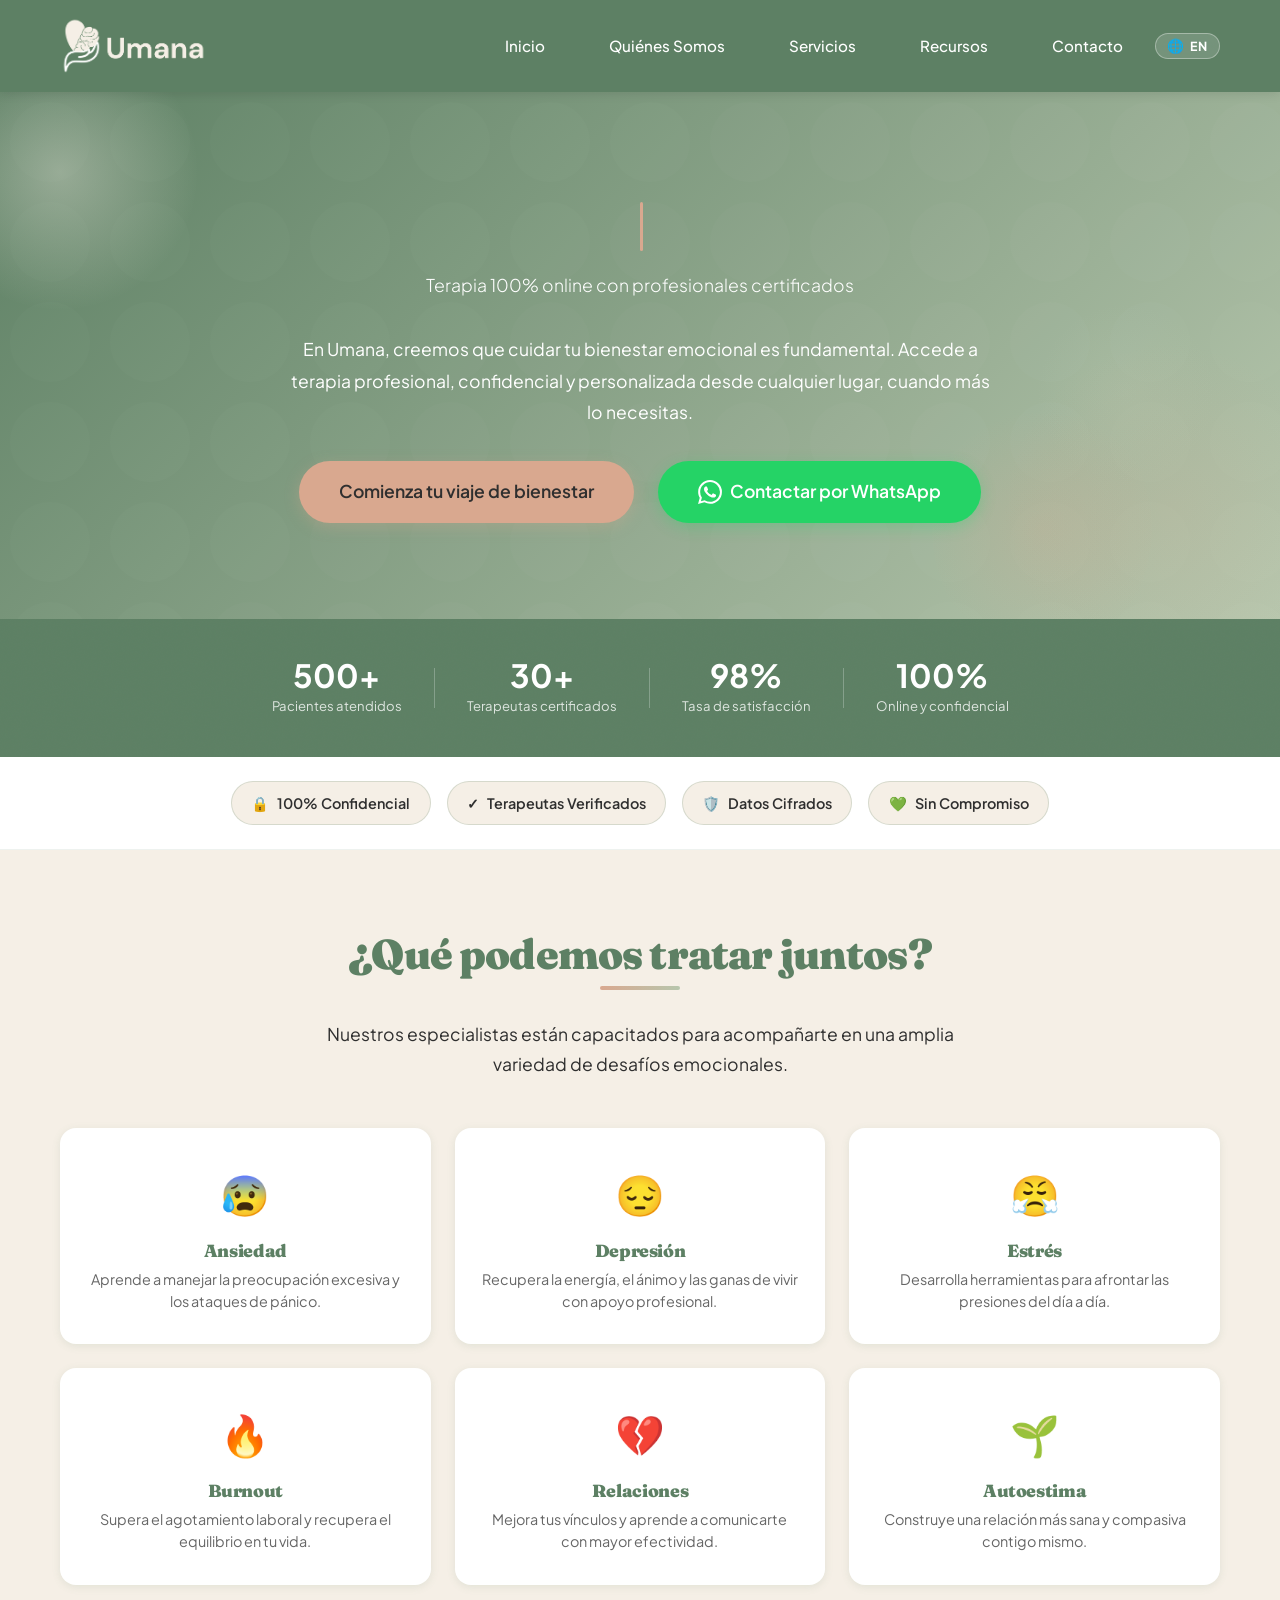
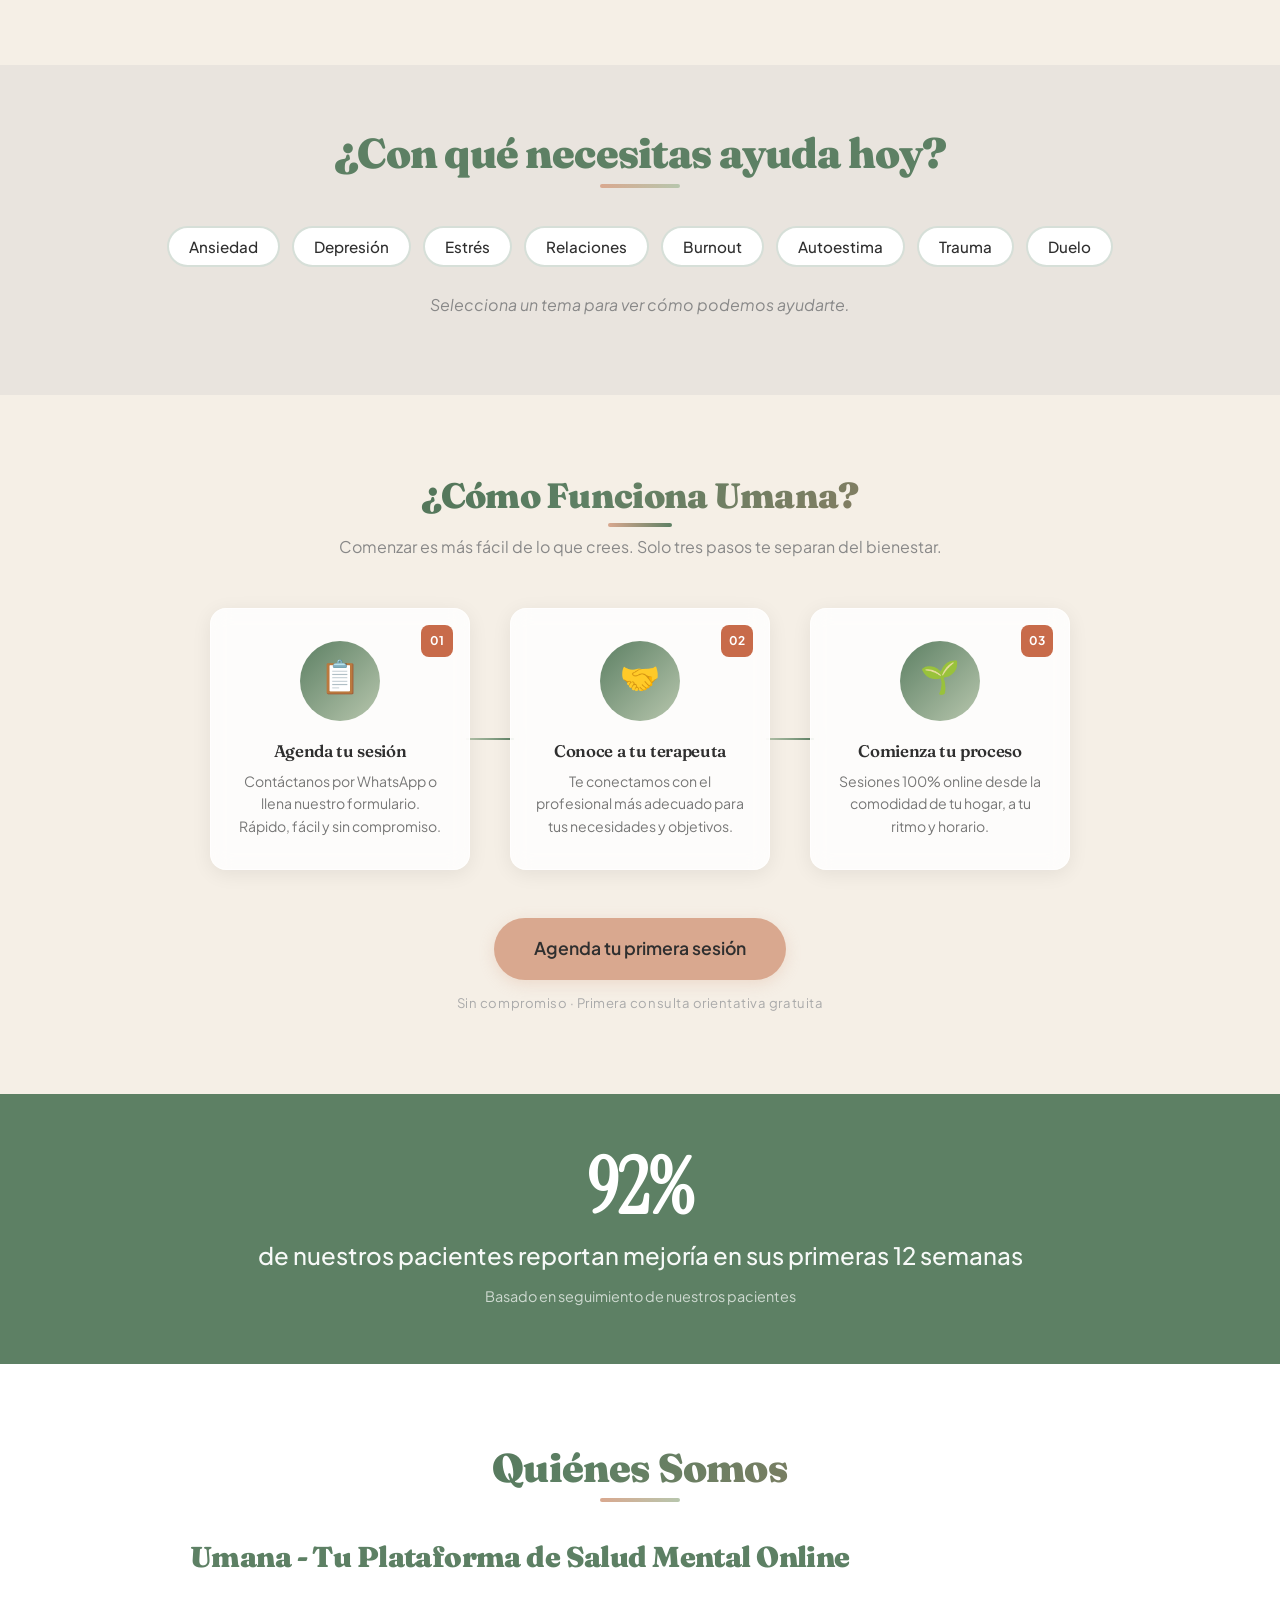
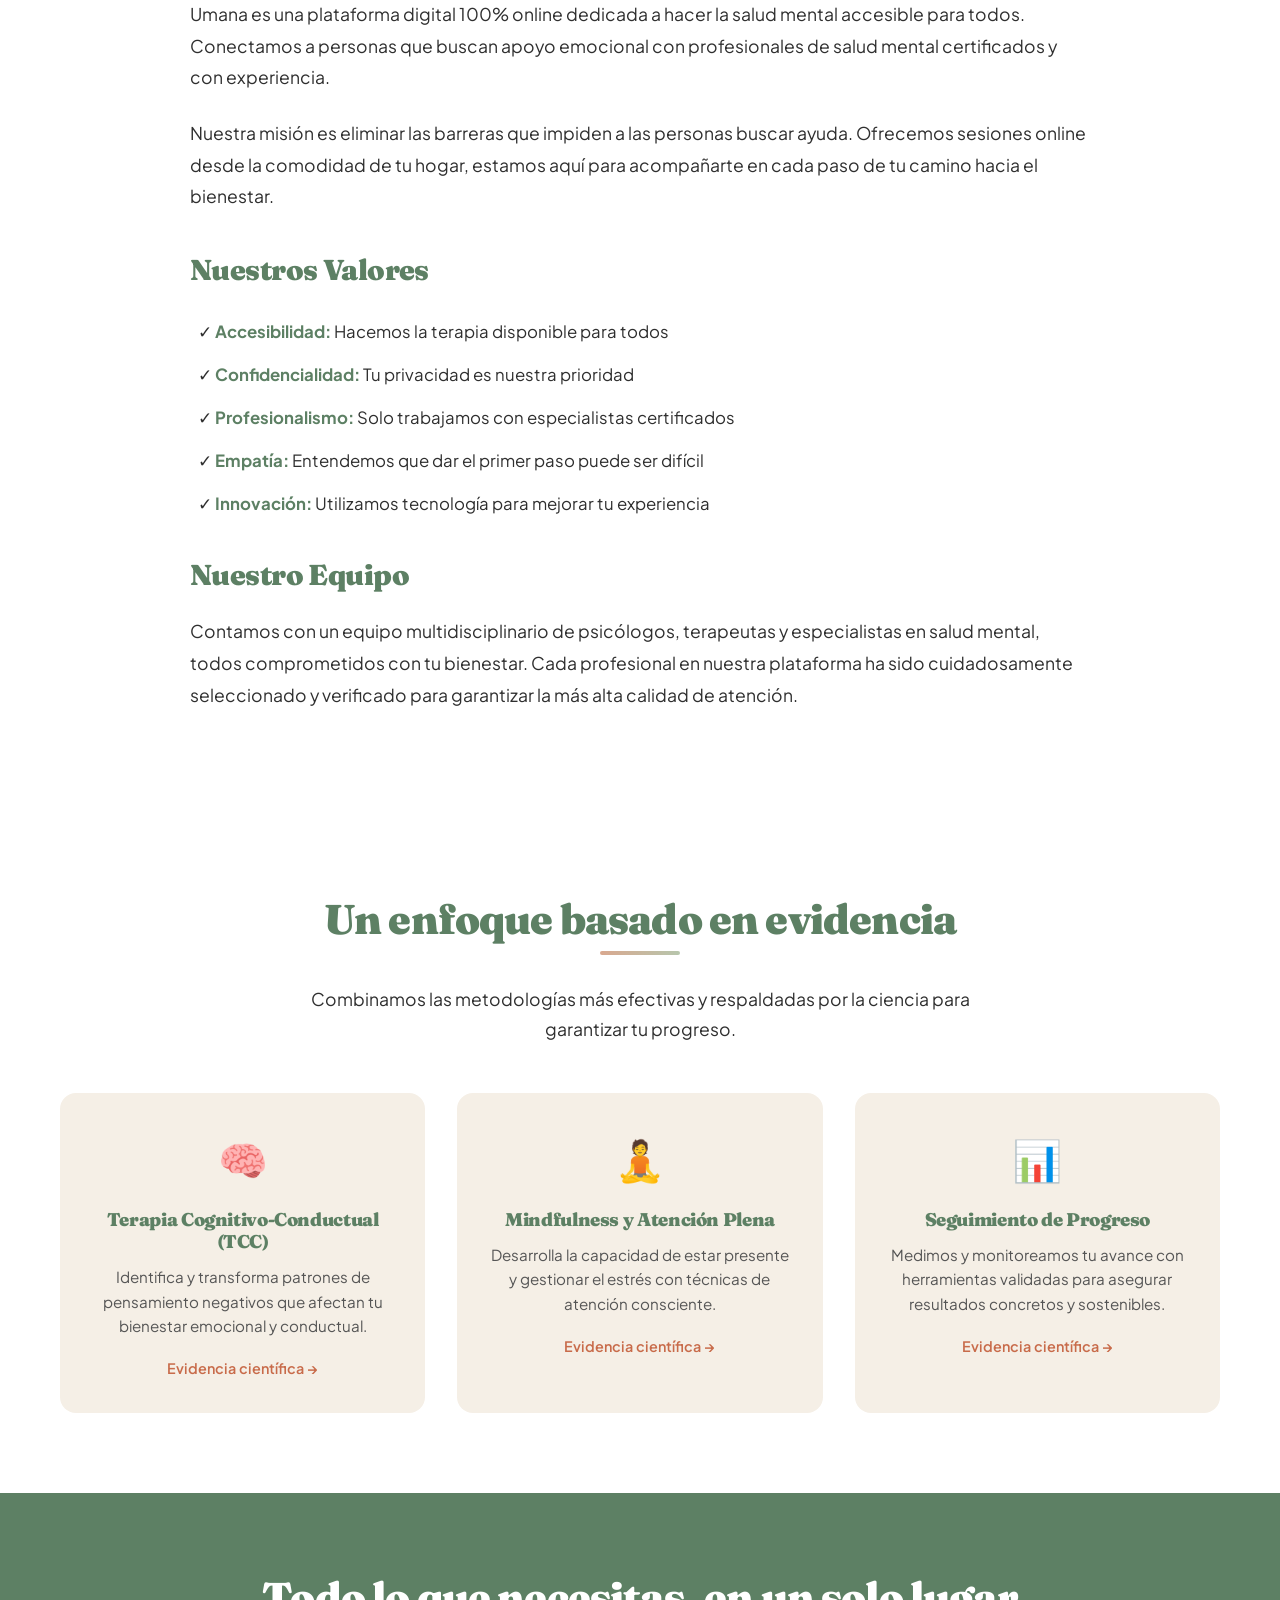
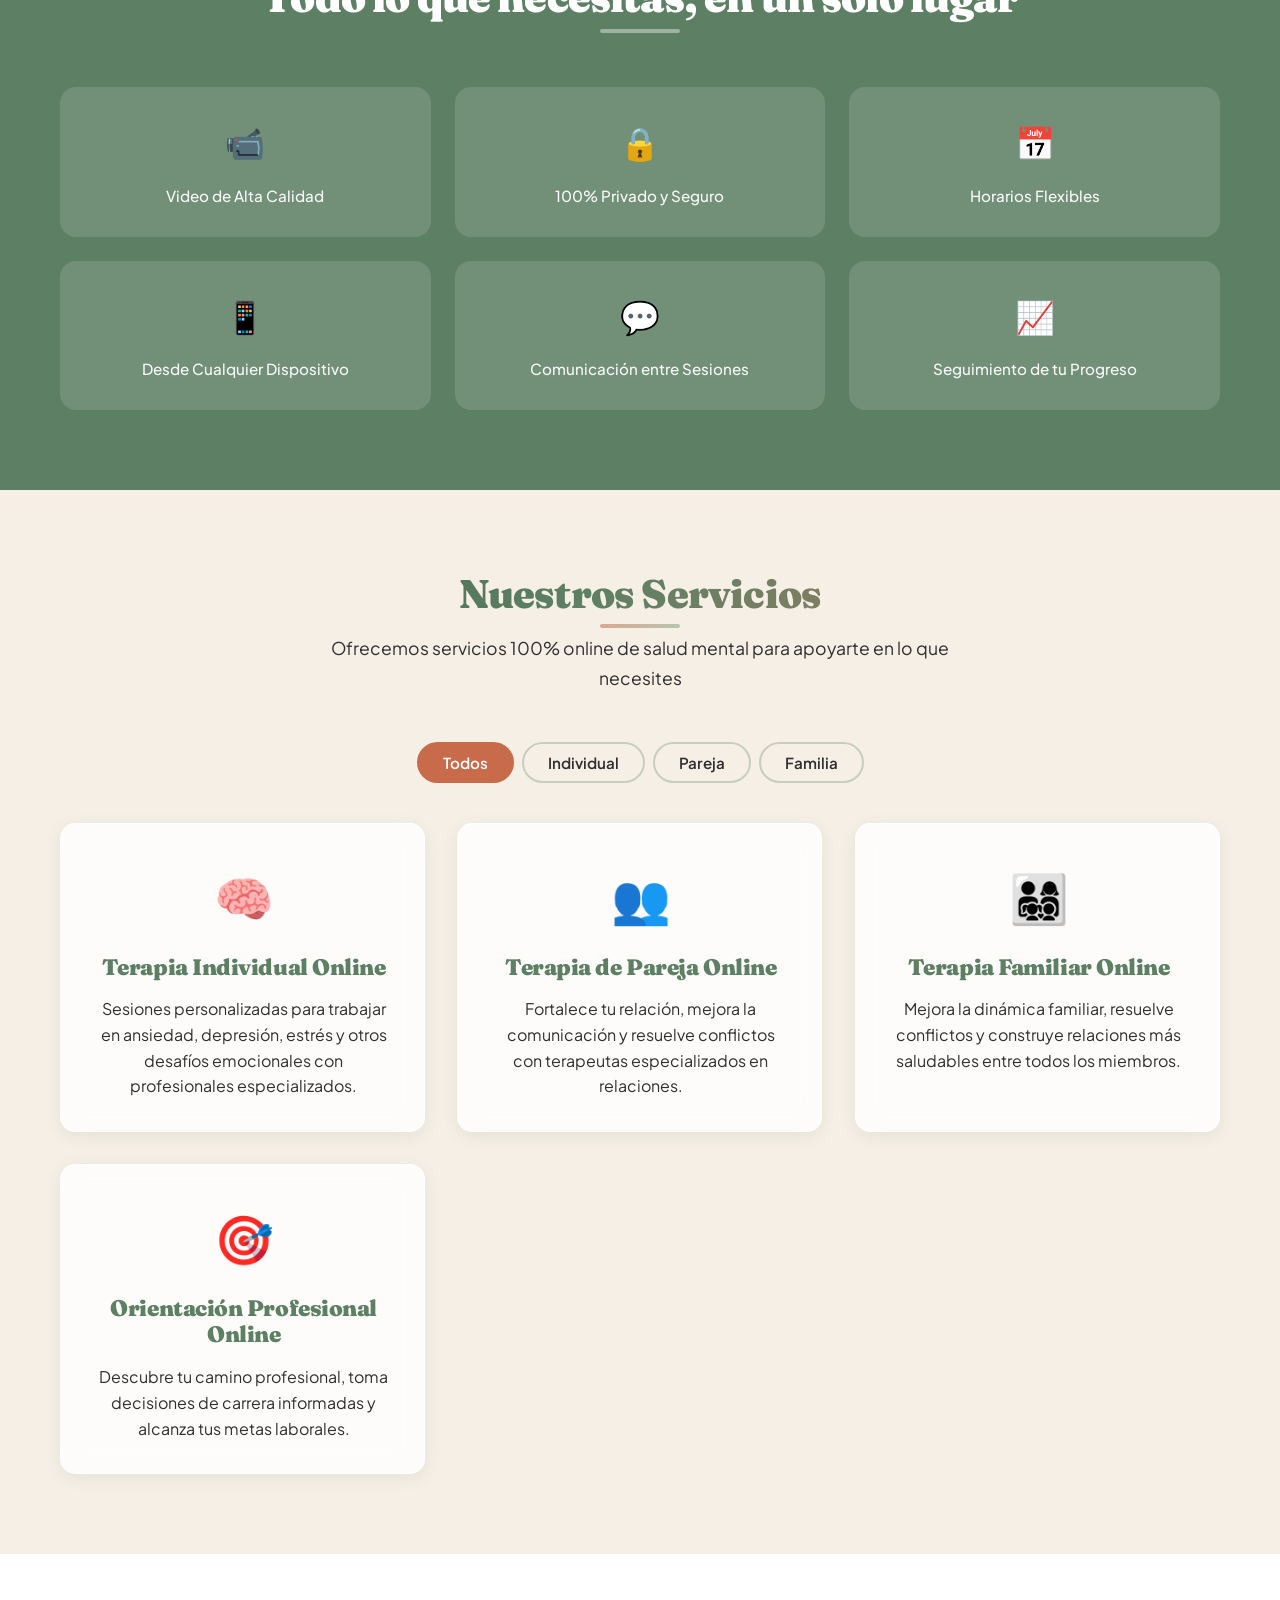
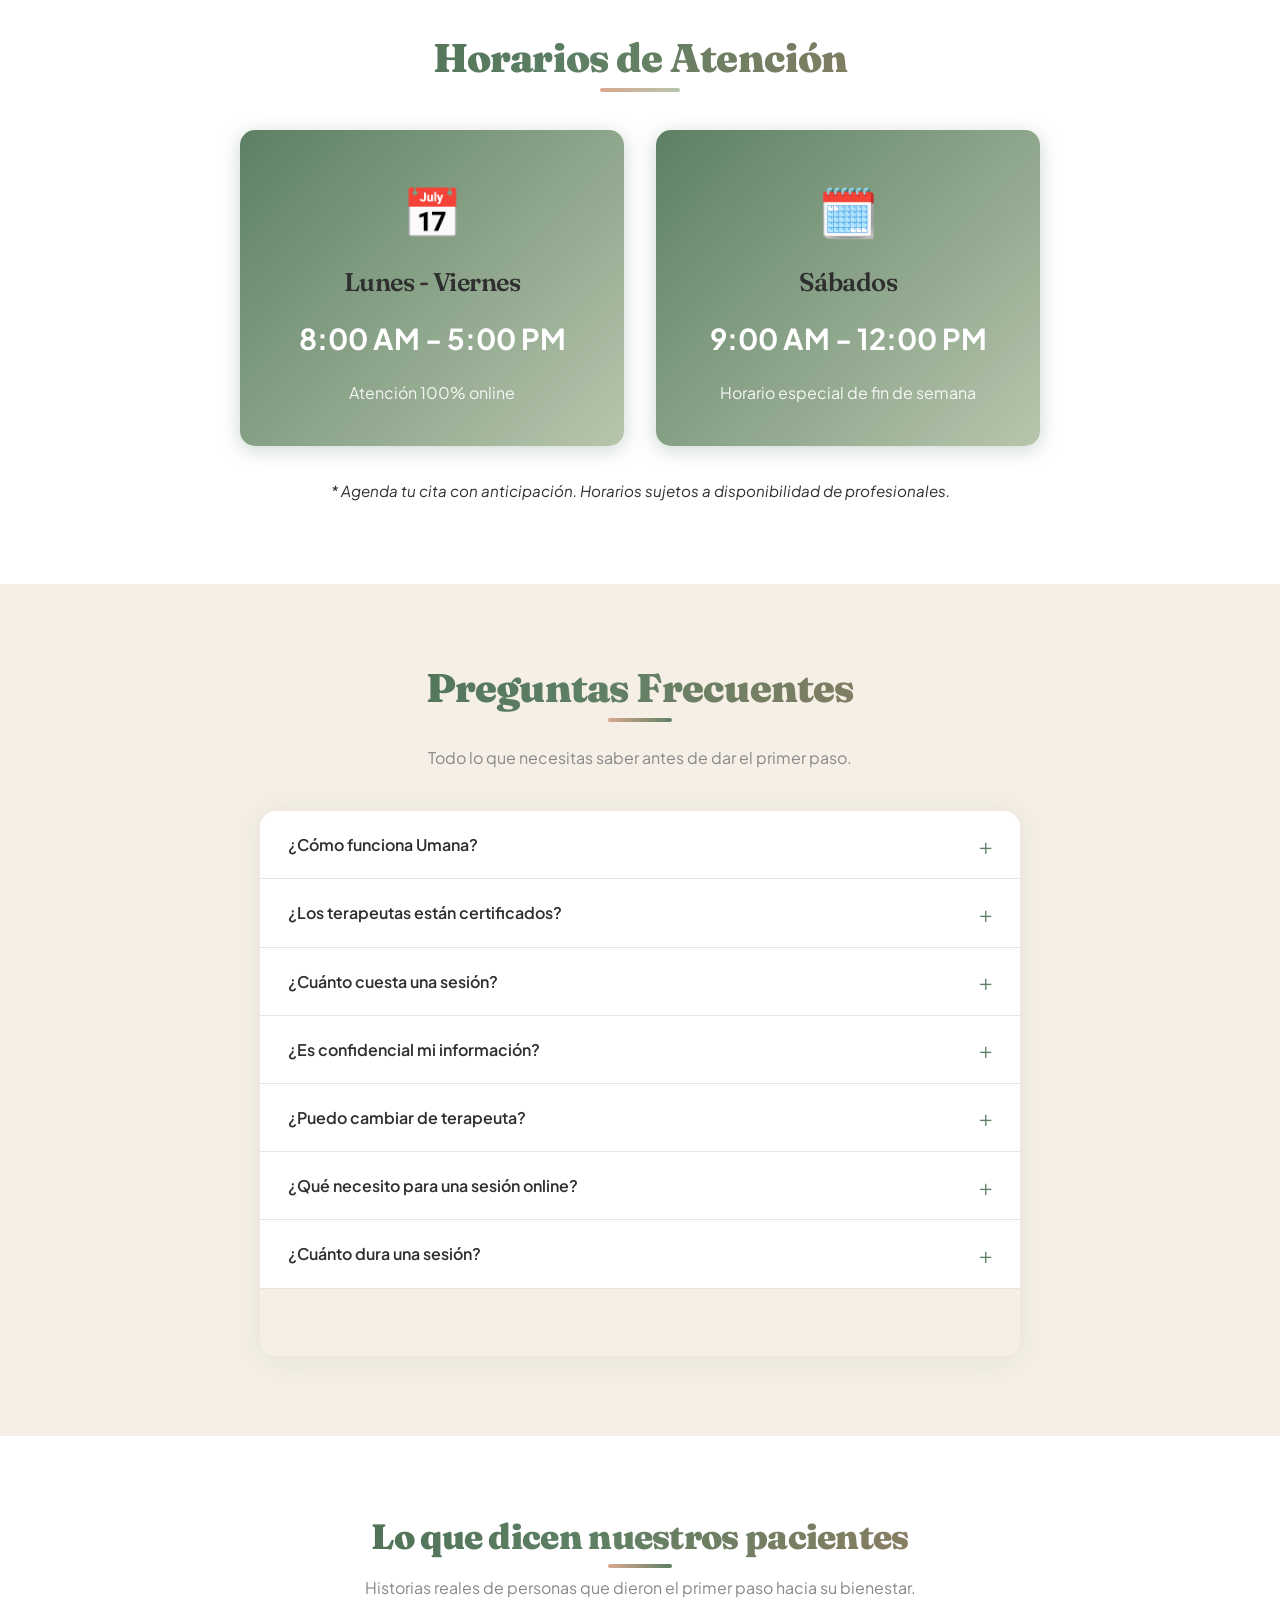
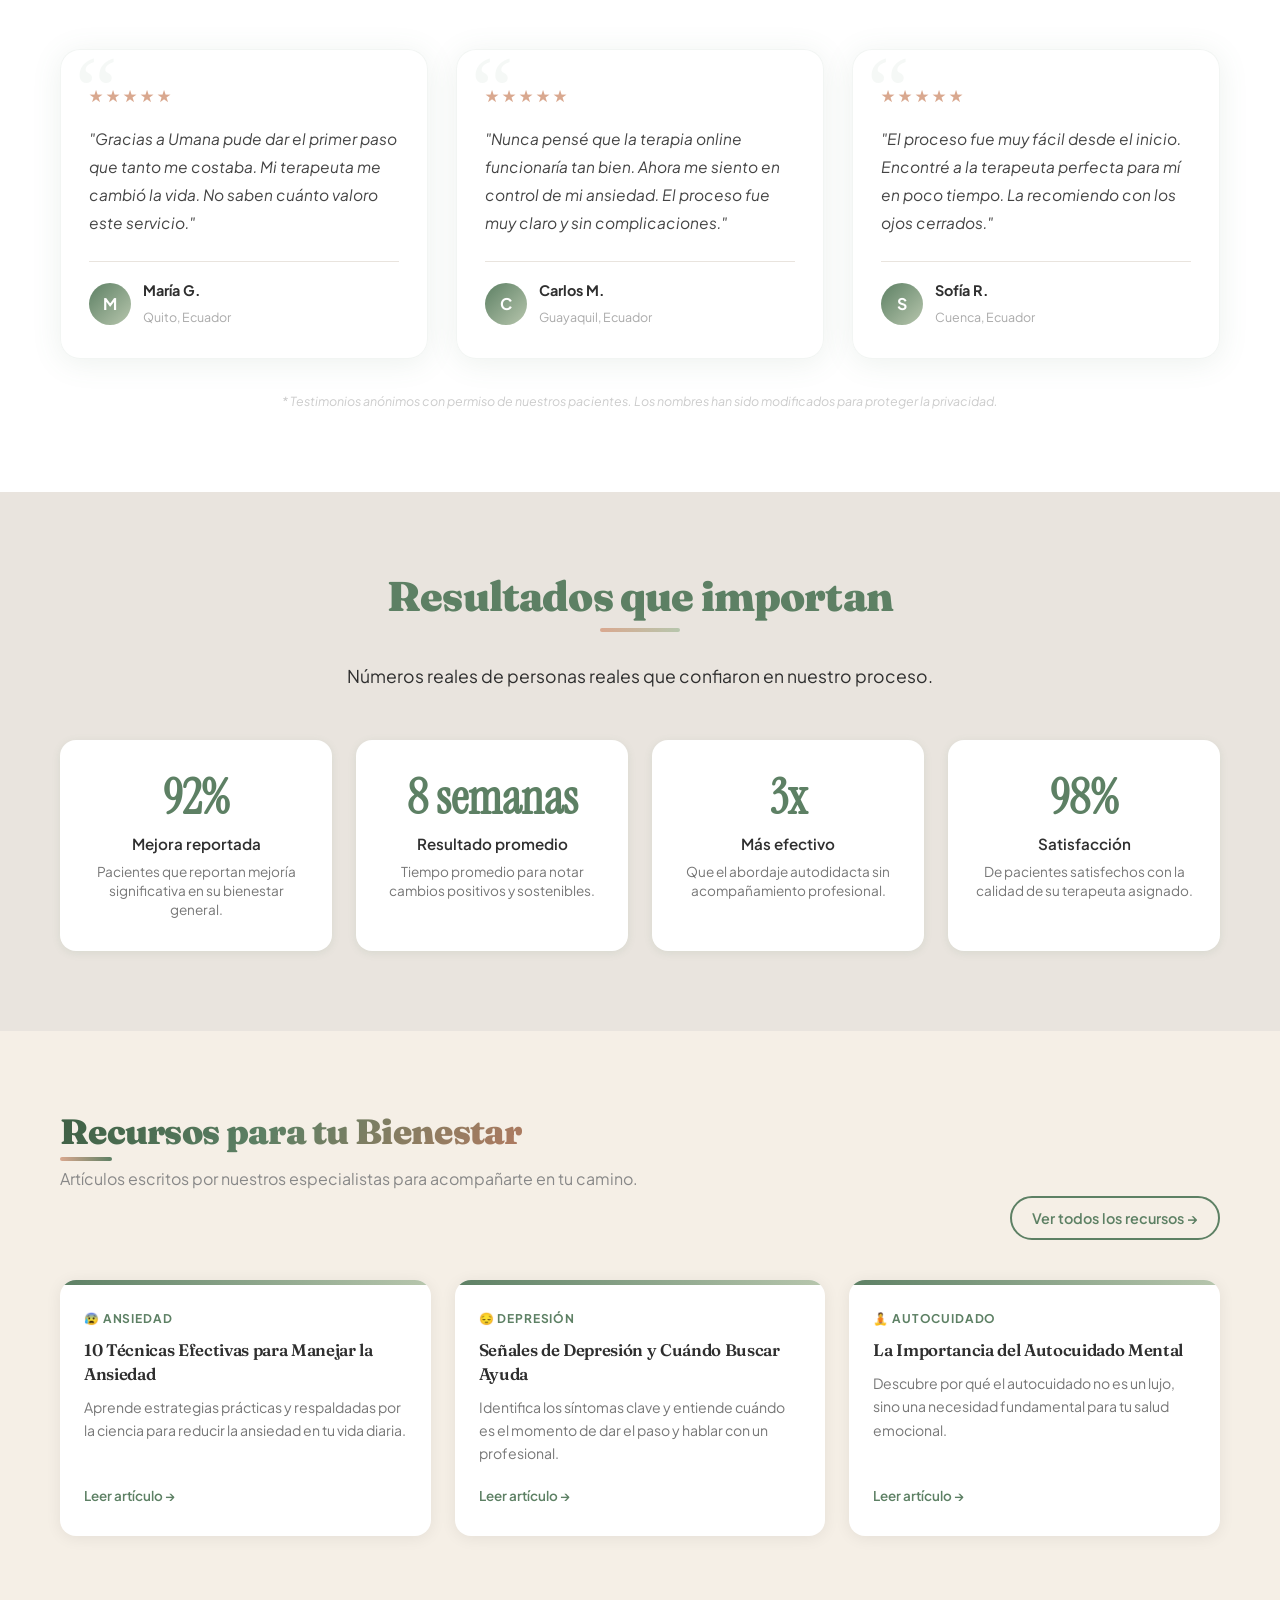
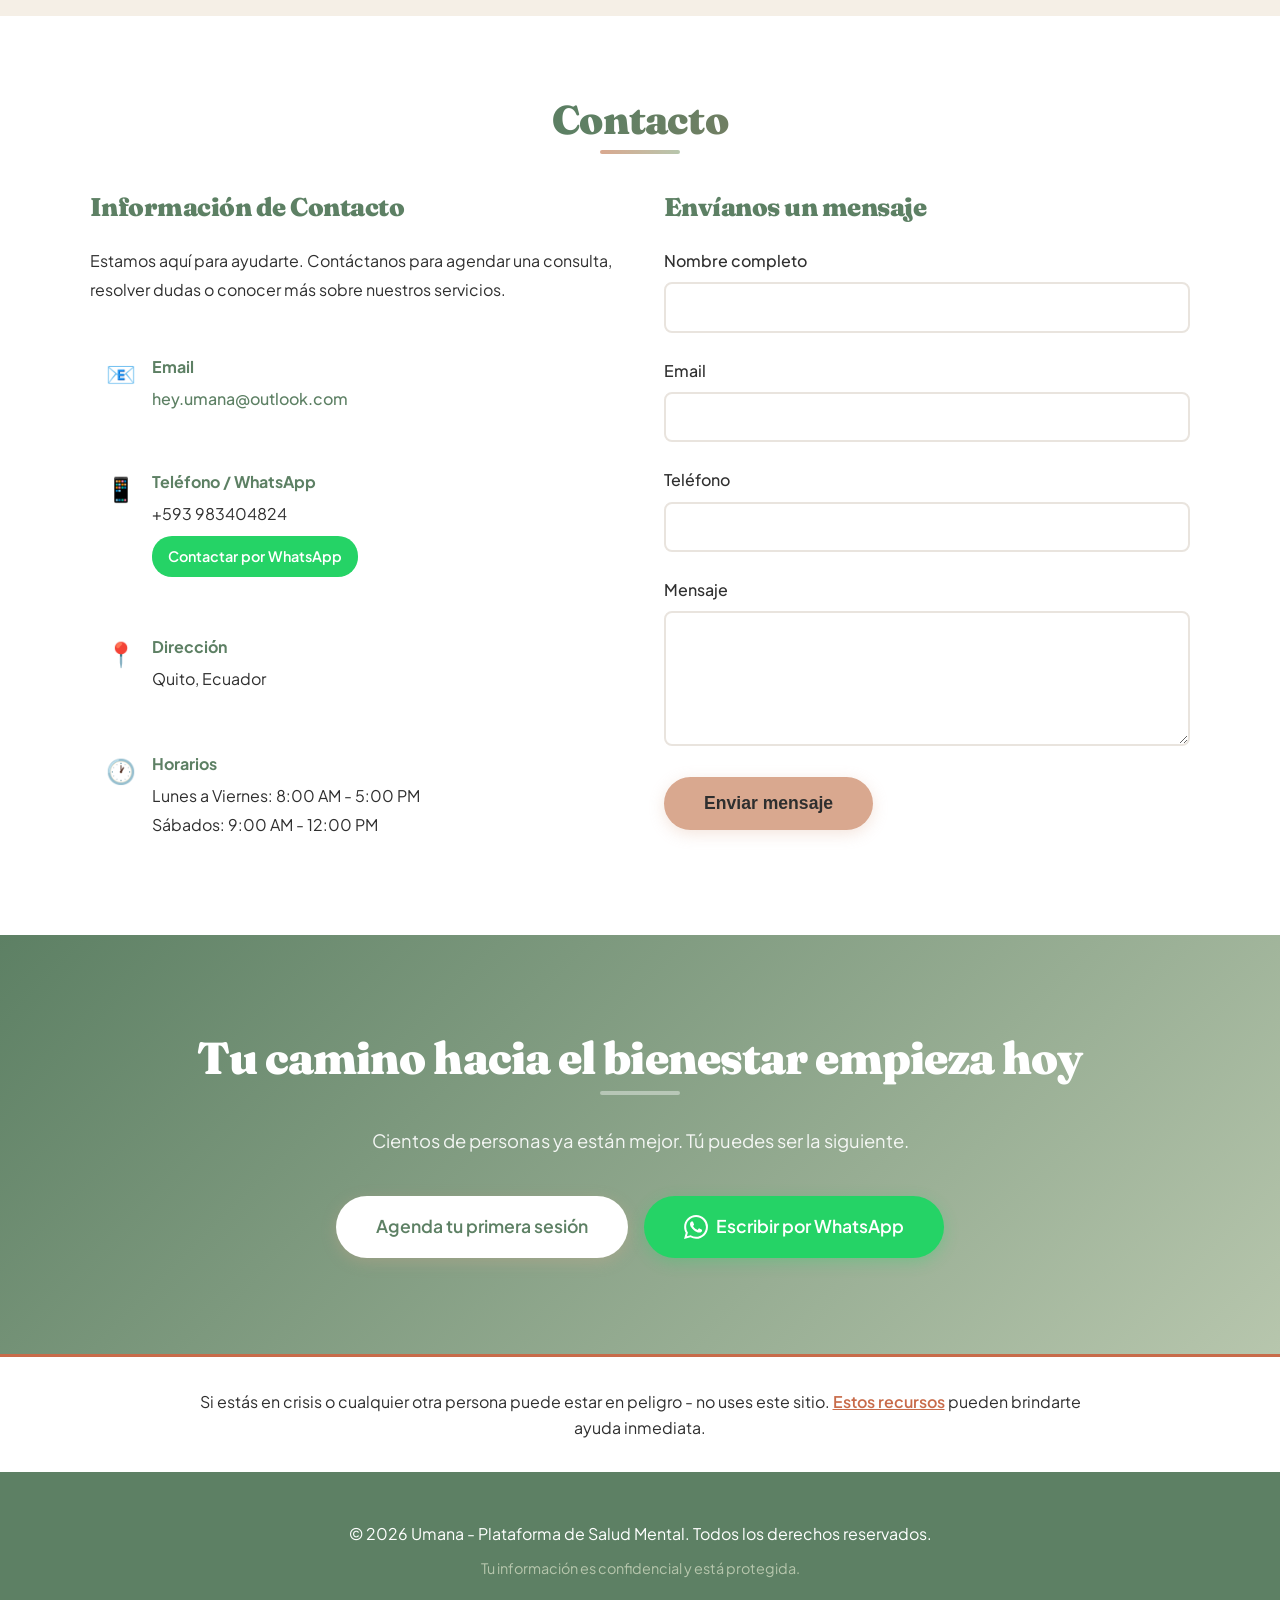
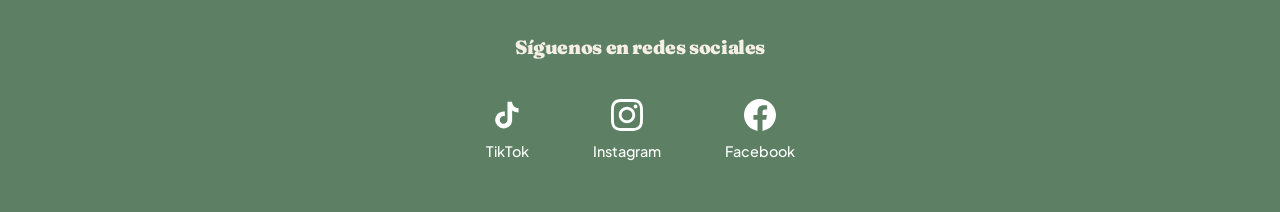
==== index.html @ 253be268 "feat: hero h1 → Fraunces 900; admin image upload for hero/about/testimonials/branding Co-authored-by" ====
<!DOCTYPE html>
<html lang="es-419" prefix="og: https://ogp.me/ns#">
<head>
    <meta charset="UTF-8">
    <meta name="viewport" content="width=device-width, initial-scale=1.0">
    <meta name="google-site-verification" content="b06fc9ef5c585532" />

    <!-- ═══ Primary SEO ═══════════════════════════════════════════ -->
    <title>Umana | Terapia Online en Ecuador – Salud Mental Accesible</title>
    <meta name="description" content="Umana es tu plataforma de salud mental 100% online en Ecuador. Conectamos con psicólogos y terapeutas certificados para tratar ansiedad, depresión, estrés, relaciones y más. Primera consulta orientativa gratuita.">
    <meta name="keywords" content="terapia online Ecuador, psicólogo online Quito, salud mental online, terapia ansiedad, terapia depresión, psicólogo certificado, Umana salud mental, terapia pareja online, burnout, bienestar emocional">
    <meta name="author" content="Umana Salud Mental">
    <meta name="robots" content="index, follow, max-snippet:-1, max-image-preview:large, max-video-preview:-1">
    <link rel="canonical" href="https://umana-salud-mental.github.io/">

    <!-- ═══ Language / Region ═════════════════════════════════════ -->
    <link rel="alternate" hreflang="es" href="https://umana-salud-mental.github.io/">
    <link rel="alternate" hreflang="en" href="https://umana-salud-mental.github.io/">
    <link rel="alternate" hreflang="x-default" href="https://umana-salud-mental.github.io/">

    <!-- ═══ Open Graph (Facebook, WhatsApp, LinkedIn) ════════════ -->
    <meta property="og:type" content="website">
    <meta property="og:url" content="https://umana-salud-mental.github.io/">
    <meta property="og:title" content="Umana | Terapia Online en Ecuador – Salud Mental Accesible">
    <meta property="og:description" content="Terapia 100% online con psicólogos certificados. Trata ansiedad, depresión, estrés y más desde la comodidad de tu hogar. Primera consulta orientativa gratuita.">
    <meta property="og:image" content="https://umana-salud-mental.github.io/assets/images/og-umana.png">
    <meta property="og:image:width" content="1200">
    <meta property="og:image:height" content="630">
    <meta property="og:image:alt" content="Umana – Plataforma de Salud Mental Online Ecuador">
    <meta property="og:site_name" content="Umana Salud Mental">
    <meta property="og:locale" content="es_EC">

    <!-- ═══ Twitter / X Card ══════════════════════════════════════ -->
    <meta name="twitter:card" content="summary_large_image">
    <meta name="twitter:site" content="@umanaterapia">
    <meta name="twitter:title" content="Umana | Terapia Online en Ecuador">
    <meta name="twitter:description" content="Terapia 100% online con psicólogos certificados. Ansiedad, depresión, estrés y más. Primera consulta orientativa gratuita.">
    <meta name="twitter:image" content="https://umana-salud-mental.github.io/assets/images/og-umana.png">

    <!-- ═══ Structured Data (JSON-LD) ════════════════════════════ -->
    <script type="application/ld+json">
    {
      "@context": "https://schema.org",
      "@graph": [
        {
          "@type": "Organization",
          "@id": "https://umana-salud-mental.github.io/#organization",
          "name": "Umana Salud Mental",
          "url": "https://umana-salud-mental.github.io/",
          "logo": {
            "@type": "ImageObject",
            "url": "https://umana-salud-mental.github.io/assets/images/logo.png",
            "width": 200,
            "height": 60
          },
          "description": "Plataforma de salud mental 100% online en Ecuador. Terapia individual, de pareja y familiar con profesionales certificados.",
          "email": "hey.umana@outlook.com",
          "telephone": "+593983404824",
          "address": {
            "@type": "PostalAddress",
            "addressLocality": "Quito",
            "addressCountry": "EC"
          },
          "sameAs": [
            "https://www.instagram.com/umana.saludmental/",
            "https://www.tiktok.com/@umanaterapiaonline",
            "https://www.facebook.com/profile.php?id=61584479810534"
          ],
          "areaServed": {
            "@type": "Country",
            "name": "Ecuador"
          },
          "serviceType": "Mental Health Services"
        },
        {
          "@type": "MedicalBusiness",
          "@id": "https://umana-salud-mental.github.io/#business",
          "name": "Umana Salud Mental",
          "url": "https://umana-salud-mental.github.io/",
          "image": "https://umana-salud-mental.github.io/assets/images/og-umana.png",
          "description": "Plataforma de terapia online certificada en Ecuador. Servicios de salud mental para ansiedad, depresión, estrés, terapia de pareja y más.",
          "telephone": "+593983404824",
          "email": "hey.umana@outlook.com",
          "address": {
            "@type": "PostalAddress",
            "addressLocality": "Quito",
            "addressRegion": "Pichincha",
            "addressCountry": "EC"
          },
          "openingHoursSpecification": [
            {
              "@type": "OpeningHoursSpecification",
              "dayOfWeek": ["Monday","Tuesday","Wednesday","Thursday","Friday"],
              "opens": "08:00",
              "closes": "17:00"
            },
            {
              "@type": "OpeningHoursSpecification",
              "dayOfWeek": "Saturday",
              "opens": "09:00",
              "closes": "12:00"
            }
          ],
          "priceRange": "$$",
          "currenciesAccepted": "USD",
          "paymentAccepted": "Cash, Credit Card, Bank Transfer",
          "medicalSpecialty": "Psychiatry",
          "availableService": [
            {
              "@type": "MedicalTherapy",
              "name": "Terapia Individual Online",
              "description": "Sesiones de psicoterapia individual para ansiedad, depresión, estrés y bienestar emocional"
            },
            {
              "@type": "MedicalTherapy",
              "name": "Terapia de Pareja Online",
              "description": "Terapia de pareja para mejorar la comunicación y resolver conflictos"
            },
            {
              "@type": "MedicalTherapy",
              "name": "Terapia Familiar Online",
              "description": "Terapia familiar para mejorar la dinámica y relaciones familiares"
            }
          ]
        },
        {
          "@type": "WebSite",
          "@id": "https://umana-salud-mental.github.io/#website",
          "url": "https://umana-salud-mental.github.io/",
          "name": "Umana Salud Mental",
          "description": "Plataforma de salud mental 100% online en Ecuador",
          "publisher": { "@id": "https://umana-salud-mental.github.io/#organization" },
          "inLanguage": ["es-419", "en"],
          "potentialAction": {
            "@type": "SearchAction",
            "target": {
              "@type": "EntryPoint",
              "urlTemplate": "https://umana-salud-mental.github.io/recursos.html?q={search_term_string}"
            },
            "query-input": "required name=search_term_string"
          }
        }
      ]
    }
    </script>

    <!-- ═══ Fonts ══════════════════════════════════════════════════ -->
    <link rel="preconnect" href="https://fonts.googleapis.com">
    <link rel="preconnect" href="https://fonts.gstatic.com" crossorigin>
    <link href="https://fonts.googleapis.com/css2?family=Fraunces:ital,opsz,wght@0,9..144,900;1,9..144,900&family=Instrument+Serif:ital@0;1&family=Plus+Jakarta+Sans:ital,wght@0,300;0,400;0,500;0,600;0,700;1,400&display=swap" rel="stylesheet">

    <!-- ═══ Sitemap reference ══════════════════════════════════════ -->
    <link rel="sitemap" type="application/xml" href="/sitemap.xml">

    <link rel="stylesheet" href="styles.css">
    <script src="translations.js"></script>
</head>
<body>
    <!-- Skip to main content (accessibility-first: keyboard users) -->
    <a href="#inicio" class="skip-to-content" data-i18n="a11y.skip">Saltar al contenido principal</a>

    <!-- Scroll progress bar (filled by JS) -->
    <div id="scroll-progress" role="progressbar" aria-hidden="true"></div>

    <header>
        <nav>
            <div class="container">
                <div class="logo">
                    <a href="#inicio">
                        <img src="assets/images/logo.png?v=2" alt="Umana – Salud Mental Online" class="logo-img">
                    </a>
                </div>
                <div class="nav-end">
                    <ul class="nav-menu" id="nav-menu">
                        <li><a href="#inicio" data-i18n="nav.home">Inicio</a></li>
                        <li><a href="#quienes-somos" data-i18n="nav.about">Quiénes Somos</a></li>
                        <li><a href="#servicios" data-i18n="nav.services">Servicios</a></li>
                        <li><a href="recursos.html" data-i18n="nav.resources">Recursos</a></li>
                        <li><a href="#contacto" data-i18n="nav.contact">Contacto</a></li>
                    </ul>
                    <button id="lang-toggle" class="lang-toggle" aria-label="Switch to English" data-i18n-aria="nav.lang.aria">
                        <span class="lang-globe">🌐</span>
                        <span id="lang-toggle-text" data-i18n="nav.lang">EN</span>
                    </button>
                    <button class="nav-toggle" id="nav-toggle" aria-label="Menú" aria-expanded="false">
                        <span></span><span></span><span></span>
                    </button>
                </div>
            </div>
        </nav>
    </header>

    <main>
        <section id="inicio" class="hero">
            <div class="container">
                <div class="hero-content">
                    <h1 id="hero-title"><span id="tw-text">Tu salud mental importa</span></h1>
                    <p class="hero-subtitle" data-i18n="hero.subtitle">Terapia 100% online con profesionales certificados</p>
                    <p data-i18n="hero.desc">En Umana, creemos que cuidar tu bienestar emocional es fundamental. Accede a terapia profesional, confidencial y personalizada desde cualquier lugar, cuando más lo necesitas.</p>
                    <div class="hero-buttons">
                        <a href="#contacto" class="cta-button" data-i18n="hero.cta">Comienza tu viaje de bienestar</a>
                        <a href="https://wa.me/593983404824?text=Hola%2C%20quisiera%20informaci%C3%B3n%20sobre%20las%20sesiones%20de%20terapia" target="_blank" rel="noopener noreferrer" class="whatsapp-button">
                            <svg width="24" height="24" viewBox="0 0 24 24" fill="currentColor">
                                <path d="M17.472 14.382c-.297-.149-1.758-.867-2.03-.967-.273-.099-.471-.148-.67.15-.197.297-.767.966-.94 1.164-.173.199-.347.223-.644.075-.297-.15-1.255-.463-2.39-1.475-.883-.788-1.48-1.761-1.653-2.059-.173-.297-.018-.458.13-.606.134-.133.298-.347.446-.52.149-.174.198-.298.298-.497.099-.198.05-.371-.025-.52-.075-.149-.669-1.612-.916-2.207-.242-.579-.487-.5-.669-.51-.173-.008-.371-.01-.57-.01-.198 0-.52.074-.792.372-.272.297-1.04 1.016-1.04 2.479 0 1.462 1.065 2.875 1.213 3.074.149.198 2.096 3.2 5.077 4.487.709.306 1.262.489 1.694.625.712.227 1.36.195 1.871.118.571-.085 1.758-.719 2.006-1.413.248-.694.248-1.289.173-1.413-.074-.124-.272-.198-.57-.347m-5.421 7.403h-.004a9.87 9.87 0 01-5.031-1.378l-.361-.214-3.741.982.998-3.648-.235-.374a9.86 9.86 0 01-1.51-5.26c.001-5.45 4.436-9.884 9.888-9.884 2.64 0 5.122 1.03 6.988 2.898a9.825 9.825 0 012.893 6.994c-.003 5.45-4.437 9.884-9.885 9.884m8.413-18.297A11.815 11.815 0 0012.05 0C5.495 0 .16 5.335.157 11.892c0 2.096.547 4.142 1.588 5.945L.057 24l6.305-1.654a11.882 11.882 0 005.683 1.448h.005c6.554 0 11.89-5.335 11.893-11.893a11.821 11.821 0 00-3.48-8.413z"/>
                            </svg>
                            <span data-i18n="hero.whatsapp">Contactar por WhatsApp</span>
                        </a>
                    </div>
                </div>
            </div>
            <div class="hero-blob hero-blob-1" aria-hidden="true"></div>
            <div class="hero-blob hero-blob-2" aria-hidden="true"></div>
            <div class="hero-blob hero-blob-3" aria-hidden="true"></div>
        </section>

        <!-- Trust Stats Bar -->
        <section class="trust-stats" id="confianza">
            <div class="container">
                <div class="stats-bar">
                    <div class="trust-stat" id="cms-trust-0">
                        <span class="trust-number" id="cms-trust-num-0">500+</span>
                        <span class="trust-label" id="cms-trust-label-0" data-i18n="stats.patients">Pacientes atendidos</span>
                    </div>
                    <div class="trust-divider"></div>
                    <div class="trust-stat" id="cms-trust-1">
                        <span class="trust-number" id="cms-trust-num-1">30+</span>
                        <span class="trust-label" id="cms-trust-label-1" data-i18n="stats.therapists">Terapeutas certificados</span>
                    </div>
                    <div class="trust-divider"></div>
                    <div class="trust-stat" id="cms-trust-2">
                        <span class="trust-number" id="cms-trust-num-2">98%</span>
                        <span class="trust-label" id="cms-trust-label-2" data-i18n="stats.satisfaction">Tasa de satisfacción</span>
                    </div>
                    <div class="trust-divider"></div>
                    <div class="trust-stat" id="cms-trust-3">
                        <span class="trust-number" id="cms-trust-num-3">100%</span>
                        <span class="trust-label" id="cms-trust-label-3" data-i18n="stats.online">Online y confidencial</span>
                    </div>
                </div>
            </div>
        </section>

        <!-- Trust Badges -->
        <section class="trust-badges" role="region" aria-label="Certificaciones y garantías">
            <div class="container">
                <div class="badges-row">
                    <span class="trust-badge reveal"><span>🔒</span><span data-i18n="badge.1">100% Confidencial</span></span>
                    <span class="trust-badge reveal reveal-delay-1"><span>✓</span><span data-i18n="badge.2">Terapeutas Verificados</span></span>
                    <span class="trust-badge reveal reveal-delay-2"><span>🛡️</span><span data-i18n="badge.3">Datos Cifrados</span></span>
                    <span class="trust-badge reveal reveal-delay-3"><span>💚</span><span data-i18n="badge.4">Sin Compromiso</span></span>
                </div>
            </div>
        </section>

        <!-- Lo que tratamos -->
        <section id="lo-que-tratamos" class="conditions-section" role="region" aria-label="Condiciones que tratamos">
            <div class="container">
                <h2 data-i18n="cond.heading">¿Qué podemos tratar juntos?</h2>
                <p class="conditions-intro" data-i18n="cond.intro">Nuestros especialistas están capacitados para acompañarte en una amplia variedad de desafíos emocionales.</p>
                <div class="conditions-grid">
                    <a href="recursos.html" class="condition-card reveal" rel="noopener noreferrer">
                        <span class="condition-emoji">😰</span>
                        <h3 data-i18n="cond.1.name">Ansiedad</h3>
                        <p data-i18n="cond.1.desc">Aprende a manejar la preocupación excesiva y los ataques de pánico.</p>
                    </a>
                    <a href="recursos.html" class="condition-card reveal reveal-delay-1" rel="noopener noreferrer">
                        <span class="condition-emoji">😔</span>
                        <h3 data-i18n="cond.2.name">Depresión</h3>
                        <p data-i18n="cond.2.desc">Recupera la energía, el ánimo y las ganas de vivir con apoyo profesional.</p>
                    </a>
                    <a href="recursos.html" class="condition-card reveal reveal-delay-2" rel="noopener noreferrer">
                        <span class="condition-emoji">😤</span>
                        <h3 data-i18n="cond.3.name">Estrés</h3>
                        <p data-i18n="cond.3.desc">Desarrolla herramientas para afrontar las presiones del día a día.</p>
                    </a>
                    <a href="recursos.html" class="condition-card reveal" rel="noopener noreferrer">
                        <span class="condition-emoji">🔥</span>
                        <h3 data-i18n="cond.4.name">Burnout</h3>
                        <p data-i18n="cond.4.desc">Supera el agotamiento laboral y recupera el equilibrio en tu vida.</p>
                    </a>
                    <a href="recursos.html" class="condition-card reveal reveal-delay-1" rel="noopener noreferrer">
                        <span class="condition-emoji">💔</span>
                        <h3 data-i18n="cond.5.name">Relaciones</h3>
                        <p data-i18n="cond.5.desc">Mejora tus vínculos y aprende a comunicarte con mayor efectividad.</p>
                    </a>
                    <a href="recursos.html" class="condition-card reveal reveal-delay-2" rel="noopener noreferrer">
                        <span class="condition-emoji">🌱</span>
                        <h3 data-i18n="cond.6.name">Autoestima</h3>
                        <p data-i18n="cond.6.desc">Construye una relación más sana y compasiva contigo mismo.</p>
                    </a>
                </div>
            </div>
        </section>

        <!-- Help Picker -->
        <section class="help-picker" role="region" aria-label="Selector de necesidad">
            <div class="container">
                <h2 data-i18n="hp.heading">¿Con qué necesitas ayuda hoy?</h2>
                <div class="help-pills" id="help-pills-row">
                    <button class="help-pill" data-condition-es="Ansiedad" data-condition-en="Anxiety" data-i18n="hp.pill.1">Ansiedad</button>
                    <button class="help-pill" data-condition-es="Depresión" data-condition-en="Depression" data-i18n="hp.pill.2">Depresión</button>
                    <button class="help-pill" data-condition-es="Estrés" data-condition-en="Stress" data-i18n="hp.pill.3">Estrés</button>
                    <button class="help-pill" data-condition-es="Relaciones" data-condition-en="Relationships" data-i18n="hp.pill.4">Relaciones</button>
                    <button class="help-pill" data-condition-es="Burnout" data-condition-en="Burnout" data-i18n="hp.pill.5">Burnout</button>
                    <button class="help-pill" data-condition-es="Autoestima" data-condition-en="Self-esteem" data-i18n="hp.pill.6">Autoestima</button>
                    <button class="help-pill" data-condition-es="Trauma" data-condition-en="Trauma" data-i18n="hp.pill.7">Trauma</button>
                    <button class="help-pill" data-condition-es="Duelo" data-condition-en="Grief" data-i18n="hp.pill.8">Duelo</button>
                </div>
                <div class="help-picker-cta" id="help-picker-cta">
                    <p class="default-msg" data-i18n="hp.default">Selecciona un tema para ver cómo podemos ayudarte.</p>
                </div>
            </div>
        </section>

        <!-- Cómo Funciona -->
        <section id="como-funciona" class="how-it-works">
            <div class="container">
                <h2 id="cms-how-heading" data-i18n="how.heading">¿Cómo Funciona Umana?</h2>
                <p class="section-intro" data-i18n="how.intro">Comenzar es más fácil de lo que crees. Solo tres pasos te separan del bienestar.</p>
                <div class="steps-grid" id="cms-how-steps">
                    <div class="step-card">
                        <div class="step-number">01</div>
                        <div class="step-visual"><span class="step-icon">📋</span></div>
                        <h3 data-i18n="how.s1.title">Agenda tu sesión</h3>
                        <p data-i18n="how.s1.desc">Contáctanos por WhatsApp o llena nuestro formulario. Rápido, fácil y sin compromiso.</p>
                    </div>
                    <div class="step-connector"></div>
                    <div class="step-card">
                        <div class="step-number">02</div>
                        <div class="step-visual"><span class="step-icon">🤝</span></div>
                        <h3 data-i18n="how.s2.title">Conoce a tu terapeuta</h3>
                        <p data-i18n="how.s2.desc">Te conectamos con el profesional más adecuado para tus necesidades y objetivos.</p>
                    </div>
                    <div class="step-connector"></div>
                    <div class="step-card">
                        <div class="step-number">03</div>
                        <div class="step-visual"><span class="step-icon">🌱</span></div>
                        <h3 data-i18n="how.s3.title">Comienza tu proceso</h3>
                        <p data-i18n="how.s3.desc">Sesiones 100% online desde la comodidad de tu hogar, a tu ritmo y horario.</p>
                    </div>
                </div>
                <div class="how-cta">
                    <a href="#contacto" class="cta-button" data-i18n="how.cta">Agenda tu primera sesión</a>
                    <span class="how-cta-note" data-i18n="how.cta.note">Sin compromiso · Primera consulta orientativa gratuita</span>
                </div>
            </div>
        </section>

        <!-- Outcome Callout -->
        <section class="outcome-callout" role="region" aria-label="Estadística de resultados">
            <div class="container">
                <span class="oc-stat-num" data-i18n="oc.stat">92%</span>
                <p class="oc-stat-text" data-i18n="oc.desc">de nuestros pacientes reportan mejoría en sus primeras 12 semanas</p>
                <p class="oc-label" data-i18n="oc.label">Basado en seguimiento de nuestros pacientes</p>
            </div>
        </section>

        <section id="quienes-somos" class="about">
            <div class="container">
                <h2 data-i18n="about.heading">Quiénes Somos</h2>
                <div class="about-content">
                    <div class="about-text">
                        <h3 data-i18n="about.sub">Umana - Tu Plataforma de Salud Mental Online</h3>
                        <p data-i18n="about.p1">Umana es una plataforma digital 100% online dedicada a hacer la salud mental accesible para todos. Conectamos a personas que buscan apoyo emocional con profesionales de salud mental certificados y con experiencia.</p>
                        <p data-i18n="about.p2">Nuestra misión es eliminar las barreras que impiden a las personas buscar ayuda. Ofrecemos sesiones online desde la comodidad de tu hogar, estamos aquí para acompañarte en cada paso de tu camino hacia el bienestar.</p>
                        
                        <h3 class="values-title" data-i18n="about.values">Nuestros Valores</h3>
                        <ul class="credentials">
                            <li data-i18n-html="about.v1">✓ <strong>Accesibilidad:</strong> Hacemos la terapia disponible para todos</li>
                            <li data-i18n-html="about.v2">✓ <strong>Confidencialidad:</strong> Tu privacidad es nuestra prioridad</li>
                            <li data-i18n-html="about.v3">✓ <strong>Profesionalismo:</strong> Solo trabajamos con especialistas certificados</li>
                            <li data-i18n-html="about.v4">✓ <strong>Empatía:</strong> Entendemos que dar el primer paso puede ser difícil</li>
                            <li data-i18n-html="about.v5">✓ <strong>Innovación:</strong> Utilizamos tecnología para mejorar tu experiencia</li>
                        </ul>

                        <h3 class="team-title" data-i18n="about.team">Nuestro Equipo</h3>
                        <p data-i18n="about.team.p">Contamos con un equipo multidisciplinario de psicólogos, terapeutas y especialistas en salud mental, todos comprometidos con tu bienestar. Cada profesional en nuestra plataforma ha sido cuidadosamente seleccionado y verificado para garantizar la más alta calidad de atención.</p>
                    </div>
                </div>
            </div>
        </section>

        <!-- Enfoque basado en evidencia -->
        <section id="nuestro-enfoque" class="approach-section" role="region" aria-label="Nuestro enfoque terapéutico">
            <div class="container">
                <h2 data-i18n="ap.heading">Un enfoque basado en evidencia</h2>
                <p class="approach-intro" data-i18n="ap.intro">Combinamos las metodologías más efectivas y respaldadas por la ciencia para garantizar tu progreso.</p>
                <div class="approach-grid">
                    <div class="approach-card reveal">
                        <span class="approach-icon">🧠</span>
                        <h3 data-i18n="ap.1.title">Terapia Cognitivo-Conductual (TCC)</h3>
                        <p data-i18n="ap.1.desc">Identifica y transforma patrones de pensamiento negativos que afectan tu bienestar emocional y conductual.</p>
                        <a href="recursos.html" class="approach-link" rel="noopener noreferrer" data-i18n="ap.link">Evidencia científica →</a>
                    </div>
                    <div class="approach-card reveal reveal-delay-1">
                        <span class="approach-icon">🧘</span>
                        <h3 data-i18n="ap.2.title">Mindfulness y Atención Plena</h3>
                        <p data-i18n="ap.2.desc">Desarrolla la capacidad de estar presente y gestionar el estrés con técnicas de atención consciente.</p>
                        <a href="recursos.html" class="approach-link" rel="noopener noreferrer" data-i18n="ap.link">Evidencia científica →</a>
                    </div>
                    <div class="approach-card reveal reveal-delay-2">
                        <span class="approach-icon">📊</span>
                        <h3 data-i18n="ap.3.title">Seguimiento de Progreso</h3>
                        <p data-i18n="ap.3.desc">Medimos y monitoreamos tu avance con herramientas validadas para asegurar resultados concretos y sostenibles.</p>
                        <a href="recursos.html" class="approach-link" rel="noopener noreferrer" data-i18n="ap.link">Evidencia científica →</a>
                    </div>
                </div>
            </div>
        </section>

        <!-- Platform Features -->
        <section class="platform-features" role="region" aria-label="Características de la plataforma">
            <div class="container">
                <h2 data-i18n="pf.heading">Todo lo que necesitas, en un solo lugar</h2>
                <div class="platform-grid">
                    <div class="platform-feature reveal">
                        <span class="platform-feature-icon">📹</span>
                        <span data-i18n="pf.1">Video de Alta Calidad</span>
                    </div>
                    <div class="platform-feature reveal reveal-delay-1">
                        <span class="platform-feature-icon">🔒</span>
                        <span data-i18n="pf.2">100% Privado y Seguro</span>
                    </div>
                    <div class="platform-feature reveal reveal-delay-2">
                        <span class="platform-feature-icon">📅</span>
                        <span data-i18n="pf.3">Horarios Flexibles</span>
                    </div>
                    <div class="platform-feature reveal">
                        <span class="platform-feature-icon">📱</span>
                        <span data-i18n="pf.4">Desde Cualquier Dispositivo</span>
                    </div>
                    <div class="platform-feature reveal reveal-delay-1">
                        <span class="platform-feature-icon">💬</span>
                        <span data-i18n="pf.5">Comunicación entre Sesiones</span>
                    </div>
                    <div class="platform-feature reveal reveal-delay-2">
                        <span class="platform-feature-icon">📈</span>
                        <span data-i18n="pf.6">Seguimiento de tu Progreso</span>
                    </div>
                </div>
            </div>
        </section>

        <section id="servicios" class="services">
            <div class="container">
                <h2 id="cms-services-heading" data-i18n="svc.heading">Nuestros Servicios</h2>
                <p class="services-intro" id="cms-services-intro" data-i18n="svc.intro">Ofrecemos servicios 100% online de salud mental para apoyarte en lo que necesites</p>
                <div class="service-tabs" role="tablist" aria-label="Filtrar servicios">
                    <button class="service-tab-btn active" data-filter="all" role="tab" aria-selected="true" data-i18n="svc.tab.all">Todos</button>
                    <button class="service-tab-btn" data-filter="individual" role="tab" aria-selected="false" data-i18n="svc.tab.ind">Individual</button>
                    <button class="service-tab-btn" data-filter="pareja" role="tab" aria-selected="false" data-i18n="svc.tab.couple">Pareja</button>
                    <button class="service-tab-btn" data-filter="familia" role="tab" aria-selected="false" data-i18n="svc.tab.family">Familia</button>
                </div>
                <div class="services-grid" id="cms-services-grid">
                    <div class="service-card" data-type="individual">
                        <div class="service-icon">🧠</div>
                        <h3 data-i18n="svc.1.title">Terapia Individual Online</h3>
                        <p data-i18n="svc.1.desc">Sesiones personalizadas para trabajar en ansiedad, depresión, estrés y otros desafíos emocionales con profesionales especializados.</p>
                    </div>
                    <div class="service-card" data-type="pareja">
                        <div class="service-icon">👥</div>
                        <h3 data-i18n="svc.2.title">Terapia de Pareja Online</h3>
                        <p data-i18n="svc.2.desc">Fortalece tu relación, mejora la comunicación y resuelve conflictos con terapeutas especializados en relaciones.</p>
                    </div>
                    <div class="service-card" data-type="familia">
                        <div class="service-icon">👨‍👩‍👧‍👦</div>
                        <h3 data-i18n="svc.3.title">Terapia Familiar Online</h3>
                        <p data-i18n="svc.3.desc">Mejora la dinámica familiar, resuelve conflictos y construye relaciones más saludables entre todos los miembros.</p>
                    </div>
                    <div class="service-card" data-type="individual">
                        <div class="service-icon">🎯</div>
                        <h3 data-i18n="svc.4.title">Orientación Profesional Online</h3>
                        <p data-i18n="svc.4.desc">Descubre tu camino profesional, toma decisiones de carrera informadas y alcanza tus metas laborales.</p>
                    </div>
                </div>
            </div>
        </section>

        <!-- Terapeutas -->
        <section id="terapeutas" class="therapists-section" role="region" aria-label="Nuestros especialistas">
            <div class="container">
                <h2 data-i18n="th.heading">Conoce a nuestros especialistas</h2>
                <p class="therapists-intro" data-i18n="th.intro">Profesionales certificados, empáticos y comprometidos con tu bienestar.</p>
                <div class="therapists-grid">
                    <div class="therapist-card reveal">
                        <div class="therapist-avatar">CV</div>
                        <p class="therapist-name" data-i18n="th.1.name">Dra. Carolina V.</p>
                        <p class="therapist-specialty" data-i18n="th.1.spec">Ansiedad y Depresión</p>
                        <p class="therapist-years" data-i18n="th.1.years">8 años de experiencia</p>
                        <div class="therapist-tags">
                            <span class="therapist-tag">CBT</span>
                            <span class="therapist-tag">Mindfulness</span>
                            <span class="therapist-tag" data-i18n="th.tag.adults">Adultos</span>
                        </div>
                        <p class="therapist-quote" data-i18n="th.1.quote">"Mi objetivo es que cada paciente descubra su propia fortaleza interior."</p>
                    </div>
                    <div class="therapist-card reveal reveal-delay-1">
                        <div class="therapist-avatar">AM</div>
                        <p class="therapist-name" data-i18n="th.2.name">Psic. Andrés M.</p>
                        <p class="therapist-specialty" data-i18n="th.2.spec">Terapia de Pareja</p>
                        <p class="therapist-years" data-i18n="th.2.years">6 años de experiencia</p>
                        <div class="therapist-tags">
                            <span class="therapist-tag" data-i18n="th.tag.rel">Relaciones</span>
                            <span class="therapist-tag" data-i18n="th.tag.comm">Comunicación</span>
                            <span class="therapist-tag" data-i18n="th.tag.fam">Familias</span>
                        </div>
                        <p class="therapist-quote" data-i18n="th.2.quote">"Las relaciones sanas se construyen con empatía, escucha y trabajo conjunto."</p>
                    </div>
                    <div class="therapist-card reveal reveal-delay-2">
                        <div class="therapist-avatar">VR</div>
                        <p class="therapist-name" data-i18n="th.3.name">Dra. Valentina R.</p>
                        <p class="therapist-specialty" data-i18n="th.3.spec">Burnout y Estrés</p>
                        <p class="therapist-years" data-i18n="th.3.years">5 años de experiencia</p>
                        <div class="therapist-tags">
                            <span class="therapist-tag" data-i18n="th.tag.stress">Estrés</span>
                            <span class="therapist-tag" data-i18n="th.tag.work">Laboral</span>
                            <span class="therapist-tag" data-i18n="th.tag.self">Autoestima</span>
                        </div>
                        <p class="therapist-quote" data-i18n="th.3.quote">"El burnout no es debilidad; es una señal de que necesitas apoyo y cuidado."</p>
                    </div>
                </div>
            </div>
        </section>

        <section id="horarios" class="schedule">
            <div class="container">
                <h2 data-i18n="sch.heading">Horarios de Atención</h2>
                <div class="schedule-grid">
                    <div class="schedule-card">
                        <div class="schedule-icon">📅</div>
                        <h3 data-i18n="sch.days1">Lunes - Viernes</h3>
                        <p class="schedule-time" data-i18n="sch.time1">8:00 AM - 5:00 PM</p>
                        <p class="schedule-desc" data-i18n="sch.desc1">Atención 100% online</p>
                    </div>
                    <div class="schedule-card">
                        <div class="schedule-icon">🗓️</div>
                        <h3 data-i18n="sch.days2">Sábados</h3>
                        <p class="schedule-time" data-i18n="sch.time2">9:00 AM - 12:00 PM</p>
                        <p class="schedule-desc" data-i18n="sch.desc2">Horario especial de fin de semana</p>
                    </div>
                </div>
                <p class="schedule-note" data-i18n="sch.note">* Agenda tu cita con anticipación. Horarios sujetos a disponibilidad de profesionales.</p>
            </div>
        </section>

        <section id="faq" class="faq">
            <div class="container">
                <h2 data-i18n="faq.heading">Preguntas Frecuentes</h2>
                <p class="section-intro" data-i18n="faq.intro">Todo lo que necesitas saber antes de dar el primer paso.</p>
                <div class="faq-list" id="cms-faq-list">
                    <details class="faq-item">
                        <summary class="faq-question" data-i18n="faq.q1">¿Cómo funciona Umana?</summary>
                        <div class="faq-answer"><p data-i18n="faq.a1">Umana es una plataforma que conecta a personas que buscan apoyo de salud mental con profesionales certificados. Agenda tu cita, conoce a tu terapeuta y comienza tu proceso terapéutico de manera sencilla y confidencial, 100% desde tu hogar.</p></div>
                    </details>
                    <details class="faq-item">
                        <summary class="faq-question" data-i18n="faq.q2">¿Los terapeutas están certificados?</summary>
                        <div class="faq-answer"><p data-i18n="faq.a2">Sí, todos nuestros profesionales están debidamente certificados y cuentan con licencia para ejercer. Cada terapeuta pasa por un riguroso proceso de verificación antes de unirse a nuestra plataforma.</p></div>
                    </details>
                    <details class="faq-item">
                        <summary class="faq-question" data-i18n="faq.q3">¿Cuánto cuesta una sesión?</summary>
                        <div class="faq-answer"><p data-i18n="faq.a3">Los costos varían según el tipo de servicio y el profesional. Contáctanos para conocer nuestras tarifas actuales y planes disponibles. Trabajamos para hacer la terapia accesible para todos.</p></div>
                    </details>
                    <details class="faq-item">
                        <summary class="faq-question" data-i18n="faq.q4">¿Es confidencial mi información?</summary>
                        <div class="faq-answer"><p data-i18n="faq.a4">Absolutamente. La confidencialidad es fundamental para nosotros. Toda la información compartida en las sesiones está protegida por las leyes de privacidad y secreto profesional. Usamos tecnología de encriptación para proteger tus datos.</p></div>
                    </details>
                    <details class="faq-item">
                        <summary class="faq-question" data-i18n="faq.q5">¿Puedo cambiar de terapeuta?</summary>
                        <div class="faq-answer"><p data-i18n="faq.a5">Sí, sabemos que la conexión con tu terapeuta es importante. Si sientes que no es el adecuado para ti, puedes solicitar un cambio sin ningún problema ni costo adicional.</p></div>
                    </details>
                    <details class="faq-item">
                        <summary class="faq-question" data-i18n="faq.q6">¿Qué necesito para una sesión online?</summary>
                        <div class="faq-answer"><p data-i18n="faq.a6">Solo necesitas una conexión a internet estable, un dispositivo (computadora, tablet o smartphone) con cámara y micrófono, y un espacio privado donde te sientas cómodo hablando.</p></div>
                    </details>
                    <details class="faq-item">
                        <summary class="faq-question" data-i18n="faq.q7">¿Cuánto dura una sesión?</summary>
                        <div class="faq-answer"><p data-i18n="faq.a7">Las sesiones típicamente duran entre 45 y 60 minutos. Tu terapeuta trabajará contigo para establecer la frecuencia y duración más adecuadas para tu proceso.</p></div>
                    </details>
                    <details class="faq-item">
                        <summary class="faq-question" data-i18n="faq.q8">¿Puedo cancelar o reprogramar mi cita?</summary>
                        <div class="faq-answer"><p data-i18n="faq.a8">Sí, puedes cancelar o reprogramar tu cita con al menos 24 horas de anticipación sin costo adicional. Contáctanos y con gusto te ayudamos a encontrar un nuevo horario.</p></div>
                    </details>
                </div>
            </div>
        </section>

        <!-- Testimonials -->
        <section id="testimonios" class="testimonials">
            <div class="container">
                <h2 id="cms-test-heading" data-i18n="test.heading">Lo que dicen nuestros pacientes</h2>
                <p class="section-intro" data-i18n="test.intro">Historias reales de personas que dieron el primer paso hacia su bienestar.</p>
                <div class="testimonials-grid" id="cms-testimonials">
                    <div class="testimonial-card">
                        <div class="testimonial-stars">★★★★★</div>
                        <p class="testimonial-quote" data-i18n="test.q1">"Gracias a Umana pude dar el primer paso que tanto me costaba. Mi terapeuta me cambió la vida. No saben cuánto valoro este servicio."</p>
                        <div class="testimonial-author">
                            <div class="author-avatar">M</div>
                            <div>
                                <strong>María G.</strong>
                                <span data-i18n="test.loc1">Quito, Ecuador</span>
                            </div>
                        </div>
                    </div>
                    <div class="testimonial-card">
                        <div class="testimonial-stars">★★★★★</div>
                        <p class="testimonial-quote" data-i18n="test.q2">"Nunca pensé que la terapia online funcionaría tan bien. Ahora me siento en control de mi ansiedad. El proceso fue muy claro y sin complicaciones."</p>
                        <div class="testimonial-author">
                            <div class="author-avatar">C</div>
                            <div>
                                <strong>Carlos M.</strong>
                                <span data-i18n="test.loc2">Guayaquil, Ecuador</span>
                            </div>
                        </div>
                    </div>
                    <div class="testimonial-card">
                        <div class="testimonial-stars">★★★★★</div>
                        <p class="testimonial-quote" data-i18n="test.q3">"El proceso fue muy fácil desde el inicio. Encontré a la terapeuta perfecta para mí en poco tiempo. La recomiendo con los ojos cerrados."</p>
                        <div class="testimonial-author">
                            <div class="author-avatar">S</div>
                            <div>
                                <strong>Sofía R.</strong>
                                <span data-i18n="test.loc3">Cuenca, Ecuador</span>
                            </div>
                        </div>
                    </div>
                </div>
                <p class="testimonials-note" data-i18n="test.note">* Testimonios anónimos con permiso de nuestros pacientes. Los nombres han sido modificados para proteger la privacidad.</p>
            </div>
        </section>

        <!-- Resultados -->
        <section id="resultados" class="outcomes-section" role="region" aria-label="Resultados clínicos">
            <div class="container">
                <h2 data-i18n="out.heading">Resultados que importan</h2>
                <p class="outcomes-intro" data-i18n="out.intro">Números reales de personas reales que confiaron en nuestro proceso.</p>
                <div class="outcomes-grid">
                    <div class="outcome-stat reveal">
                        <span class="outcome-num" data-i18n="out.1.num">92%</span>
                        <span class="outcome-label" data-i18n="out.1.label">Mejora reportada</span>
                        <p class="outcome-desc" data-i18n="out.1.desc">Pacientes que reportan mejoría significativa en su bienestar general.</p>
                    </div>
                    <div class="outcome-stat reveal reveal-delay-1">
                        <span class="outcome-num" data-i18n="out.2.num">8 semanas</span>
                        <span class="outcome-label" data-i18n="out.2.label">Resultado promedio</span>
                        <p class="outcome-desc" data-i18n="out.2.desc">Tiempo promedio para notar cambios positivos y sostenibles.</p>
                    </div>
                    <div class="outcome-stat reveal reveal-delay-2">
                        <span class="outcome-num" data-i18n="out.3.num">3x</span>
                        <span class="outcome-label" data-i18n="out.3.label">Más efectivo</span>
                        <p class="outcome-desc" data-i18n="out.3.desc">Que el abordaje autodidacta sin acompañamiento profesional.</p>
                    </div>
                    <div class="outcome-stat reveal reveal-delay-3">
                        <span class="outcome-num" data-i18n="out.4.num">98%</span>
                        <span class="outcome-label" data-i18n="out.4.label">Satisfacción</span>
                        <p class="outcome-desc" data-i18n="out.4.desc">De pacientes satisfechos con la calidad de su terapeuta asignado.</p>
                    </div>
                </div>
            </div>
        </section>

        <!-- Blog Preview -->
        <section id="blog-preview" class="blog-preview">
            <div class="container">
                <div class="blog-preview-header">
                    <div>
                        <h2 data-i18n="blog.heading">Recursos para tu Bienestar</h2>
                        <p class="section-intro" data-i18n="blog.intro">Artículos escritos por nuestros especialistas para acompañarte en tu camino.</p>
                    </div>
                    <a href="recursos.html" class="btn-all-resources" data-i18n="blog.all">Ver todos los recursos →</a>
                </div>
                <div class="blog-preview-grid">
                    <a href="recursos.html" class="blog-preview-card">
                        <div class="blog-preview-card-accent"></div>
                        <div class="blog-preview-card-body">
                            <div class="blog-preview-cat" data-i18n="blog.cat1">😰 Ansiedad</div>
                            <h3 data-i18n="blog.t1">10 Técnicas Efectivas para Manejar la Ansiedad</h3>
                            <p data-i18n="blog.d1">Aprende estrategias prácticas y respaldadas por la ciencia para reducir la ansiedad en tu vida diaria.</p>
                            <span class="read-more" data-i18n="blog.r1">Leer artículo →</span>
                        </div>
                    </a>
                    <a href="recursos.html" class="blog-preview-card">
                        <div class="blog-preview-card-accent"></div>
                        <div class="blog-preview-card-body">
                            <div class="blog-preview-cat" data-i18n="blog.cat2">😔 Depresión</div>
                            <h3 data-i18n="blog.t2">Señales de Depresión y Cuándo Buscar Ayuda</h3>
                            <p data-i18n="blog.d2">Identifica los síntomas clave y entiende cuándo es el momento de dar el paso y hablar con un profesional.</p>
                            <span class="read-more" data-i18n="blog.r2">Leer artículo →</span>
                        </div>
                    </a>
                    <a href="recursos.html" class="blog-preview-card">
                        <div class="blog-preview-card-accent"></div>
                        <div class="blog-preview-card-body">
                            <div class="blog-preview-cat" data-i18n="blog.cat3">🧘 Autocuidado</div>
                            <h3 data-i18n="blog.t3">La Importancia del Autocuidado Mental</h3>
                            <p data-i18n="blog.d3">Descubre por qué el autocuidado no es un lujo, sino una necesidad fundamental para tu salud emocional.</p>
                            <span class="read-more" data-i18n="blog.r3">Leer artículo →</span>
                        </div>
                    </a>
                </div>
            </div>
        </section>

        <section id="contacto" class="contact">
            <div class="container">
                <h2 data-i18n="ct.heading">Contacto</h2>
                <div class="contact-content">
                    <div class="contact-info">
                        <h3 data-i18n="ct.info.h">Información de Contacto</h3>
                        <p data-i18n="ct.info.p">Estamos aquí para ayudarte. Contáctanos para agendar una consulta, resolver dudas o conocer más sobre nuestros servicios.</p>
                        <div class="contact-details">
                            <div class="contact-item">
                                <span class="icon">📧</span>
                                <div>
                                    <strong data-i18n="ct.email.l">Email</strong>
                                    <a href="mailto:hey.umana@outlook.com" class="email-link">hey.umana@outlook.com</a>
                                </div>
                            </div>
                            <div class="contact-item">
                                <span class="icon">📱</span>
                                <div>
                                    <strong data-i18n="ct.phone.l">Teléfono / WhatsApp</strong>
                                    <p>+593 983404824</p>
                                    <a href="https://wa.me/593983404824?text=Hola%2C%20quisiera%20informaci%C3%B3n%20sobre%20las%20sesiones%20de%20terapia" target="_blank" rel="noopener noreferrer" class="whatsapp-link">
                                        <span data-i18n="ct.wa.btn">Contactar por WhatsApp</span>
                                    </a>
                                </div>
                            </div>
                            <div class="contact-item">
                                <span class="icon">📍</span>
                                <div>
                                    <strong data-i18n="ct.addr.l">Dirección</strong>
                                    <p data-i18n="ct.addr.v">Quito, Ecuador</p>
                                </div>
                            </div>
                            <div class="contact-item">
                                <span class="icon">🕐</span>
                                <div>
                                    <strong data-i18n="ct.hrs.l">Horarios</strong>
                                    <p data-i18n="ct.hrs.v1">Lunes a Viernes: 8:00 AM - 5:00 PM</p>
                                    <p data-i18n="ct.hrs.v2">Sábados: 9:00 AM - 12:00 PM</p>
                                </div>
                            </div>
                        </div>
                    </div>
                    <div class="contact-form">
                        <h3 data-i18n="ct.form.h">Envíanos un mensaje</h3>
                        <form id="contact-form" action="#" method="POST" novalidate>
                            <div class="form-group">
                                <label for="nombre" data-i18n="ct.form.nm">Nombre completo</label>
                                <input type="text" id="nombre" name="nombre" required>
                            </div>
                            <div class="form-group">
                                <label for="email" data-i18n="ct.form.em">Email</label>
                                <input type="email" id="email" name="email" required>
                            </div>
                            <div class="form-group">
                                <label for="telefono" data-i18n="ct.form.ph">Teléfono</label>
                                <input type="tel" id="telefono" name="telefono">
                            </div>
                            <div class="form-group">
                                <label for="mensaje" data-i18n="ct.form.ms">Mensaje</label>
                                <textarea id="mensaje" name="mensaje" rows="5" required></textarea>
                            </div>
                            <button type="submit" class="submit-button" data-i18n="ct.form.btn">Enviar mensaje</button>
                        </form>
                    </div>
                </div>
            </div>
        </section>

        <!-- Final CTA -->
        <section id="cta-final" class="final-cta-section" role="region" aria-label="Llamada a la acción final">
            <div class="container">
                <h2 data-i18n="fcta.heading">Tu camino hacia el bienestar empieza hoy</h2>
                <p class="final-cta-sub" data-i18n="fcta.sub">Cientos de personas ya están mejor. Tú puedes ser la siguiente.</p>
                <div class="final-cta-buttons">
                    <a href="#contacto" class="cta-button" data-i18n="fcta.btn">Agenda tu primera sesión</a>
                    <a href="https://wa.me/593983404824?text=Hola%2C%20quisiera%20informaci%C3%B3n%20sobre%20las%20sesiones%20de%20terapia" target="_blank" rel="noopener noreferrer" class="whatsapp-button">
                        <svg width="24" height="24" viewBox="0 0 24 24" fill="currentColor"><path d="M17.472 14.382c-.297-.149-1.758-.867-2.03-.967-.273-.099-.471-.148-.67.15-.197.297-.767.966-.94 1.164-.173.199-.347.223-.644.075-.297-.15-1.255-.463-2.39-1.475-.883-.788-1.48-1.761-1.653-2.059-.173-.297-.018-.458.13-.606.134-.133.298-.347.446-.52.149-.174.198-.298.298-.497.099-.198.05-.371-.025-.52-.075-.149-.669-1.612-.916-2.207-.242-.579-.487-.5-.669-.51-.173-.008-.371-.01-.57-.01-.198 0-.52.074-.792.372-.272.297-1.04 1.016-1.04 2.479 0 1.462 1.065 2.875 1.213 3.074.149.198 2.096 3.2 5.077 4.487.709.306 1.262.489 1.694.625.712.227 1.36.195 1.871.118.571-.085 1.758-.719 2.006-1.413.248-.694.248-1.289.173-1.413-.074-.124-.272-.198-.57-.347m-5.421 7.403h-.004a9.87 9.87 0 01-5.031-1.378l-.361-.214-3.741.982.998-3.648-.235-.374a9.86 9.86 0 01-1.51-5.26c.001-5.45 4.436-9.884 9.888-9.884 2.64 0 5.122 1.03 6.988 2.898a9.825 9.825 0 012.893 6.994c-.003 5.45-4.437 9.884-9.885 9.884m8.413-18.297A11.815 11.815 0 0012.05 0C5.495 0 .16 5.335.157 11.892c0 2.096.547 4.142 1.588 5.945L.057 24l6.305-1.654a11.882 11.882 0 005.683 1.448h.005c6.554 0 11.89-5.335 11.893-11.893a11.821 11.821 0 00-3.48-8.413z"/></svg>
                        <span data-i18n="fcta.wa">Escribir por WhatsApp</span>
                    </a>
                </div>
            </div>
        </section>

        <!-- Crisis Help Section -->
        <section class="crisis-help">
            <div class="container">
                <div class="crisis-box">
                    <p class="crisis-warning">
                        <span data-i18n="crisis.before">Si estás en crisis o cualquier otra persona puede estar en peligro - no uses este sitio.</span>
                        <a href="ayuda-crisis.html" class="crisis-link" data-i18n="crisis.link">Estos recursos</a>
                        <span data-i18n="crisis.after">pueden brindarte ayuda inmediata.</span>
                    </p>
                </div>
            </div>
        </section>
    </main>

    <footer>
        <div class="container">
            <div class="footer-content">
                <div class="footer-info">
                    <p data-i18n="footer.copy">&copy; 2026 Umana - Plataforma de Salud Mental. Todos los derechos reservados.</p>
                    <p class="privacy" data-i18n="footer.privacy">Tu información es confidencial y está protegida.</p>
                </div>
                <div class="social-media">
                    <h3 data-i18n="footer.social">Síguenos en redes sociales</h3>
                    <div class="social-links">
                        <a id="cms-social-tiktok" href="https://www.tiktok.com/@umanaterapiaonline?lang=es-419" target="_blank" rel="noopener noreferrer" class="social-link" aria-label="TikTok">
                            <svg width="24" height="24" viewBox="0 0 24 24" fill="#FFFFFF">
                                <path d="M19.59 6.69a4.83 4.83 0 0 1-3.77-4.25V2h-3.45v13.67a2.89 2.89 0 0 1-5.2 1.74 2.89 2.89 0 0 1 2.31-4.64 2.93 2.93 0 0 1 .88.13V9.4a6.84 6.84 0 0 0-1-.05A6.33 6.33 0 0 0 5 20.1a6.34 6.34 0 0 0 10.86-4.43v-7a8.16 8.16 0 0 0 4.77 1.52v-3.4a4.85 4.85 0 0 1-1-.1z"/>
                            </svg>
                            <span>TikTok</span>
                        </a>
                        <a id="cms-social-instagram" href="https://www.instagram.com/umana.saludmental/" target="_blank" rel="noopener noreferrer" class="social-link" aria-label="Instagram">
                            <svg width="24" height="24" viewBox="0 0 24 24" fill="#FFFFFF">
                                <path d="M12 2.163c3.204 0 3.584.012 4.85.07 3.252.148 4.771 1.691 4.919 4.919.058 1.265.069 1.645.069 4.849 0 3.205-.012 3.584-.069 4.849-.149 3.225-1.664 4.771-4.919 4.919-1.266.058-1.644.07-4.85.07-3.204 0-3.584-.012-4.849-.07-3.26-.149-4.771-1.699-4.919-4.92-.058-1.265-.07-1.644-.07-4.849 0-3.204.013-3.583.07-4.849.149-3.227 1.664-4.771 4.919-4.919 1.266-.057 1.645-.069 4.849-.069zm0-2.163c-3.259 0-3.667.014-4.947.072-4.358.2-6.78 2.618-6.98 6.98-.059 1.281-.073 1.689-.073 4.948 0 3.259.014 3.668.072 4.948.2 4.358 2.618 6.78 6.98 6.98 1.281.058 1.689.072 4.948.072 3.259 0 3.668-.014 4.948-.072 4.354-.2 6.782-2.618 6.979-6.98.059-1.28.073-1.689.073-4.948 0-3.259-.014-3.667-.072-4.947-.196-4.354-2.617-6.78-6.979-6.98-1.281-.059-1.69-.073-4.949-.073zm0 5.838c-3.403 0-6.162 2.759-6.162 6.162s2.759 6.163 6.162 6.163 6.162-2.759 6.162-6.163c0-3.403-2.759-6.162-6.162-6.162zm0 10.162c-2.209 0-4-1.79-4-4 0-2.209 1.791-4 4-4s4 1.791 4 4c0 2.21-1.791 4-4 4zm6.406-11.845c-.796 0-1.441.645-1.441 1.44s.645 1.44 1.441 1.44c.795 0 1.439-.645 1.439-1.44s-.644-1.44-1.439-1.44z"/>
                            </svg>
                            <span>Instagram</span>
                        </a>
                        <a id="cms-social-facebook" href="https://www.facebook.com/profile.php?id=61584479810534" target="_blank" rel="noopener noreferrer" class="social-link" aria-label="Facebook">
                            <svg width="24" height="24" viewBox="0 0 24 24" fill="#FFFFFF">
                                <path d="M24 12.073c0-6.627-5.373-12-12-12s-12 5.373-12 12c0 5.99 4.388 10.954 10.125 11.854v-8.385H7.078v-3.47h3.047V9.43c0-3.007 1.792-4.669 4.533-4.669 1.312 0 2.686.235 2.686.235v2.953H15.83c-1.491 0-1.956.925-1.956 1.874v2.25h3.328l-.532 3.47h-2.796v8.385C19.612 23.027 24 18.062 24 12.073z"/>
                            </svg>
                            <span>Facebook</span>
                        </a>
                    </div>
                </div>
            </div>
        </div>
    </footer>

    <script>
    // ── Mobile hamburger menu ──
    (function() {
        const toggle = document.getElementById('nav-toggle');
        const menu   = document.getElementById('nav-menu');
        if (!toggle || !menu) return;
        toggle.addEventListener('click', function() {
            const open = menu.classList.toggle('open');
            toggle.classList.toggle('open', open);
            toggle.setAttribute('aria-expanded', open);
        });
        // Close on nav link click
        menu.querySelectorAll('a').forEach(function(a) {
            a.addEventListener('click', function() {
                menu.classList.remove('open');
                toggle.classList.remove('open');
                toggle.setAttribute('aria-expanded', 'false');
            });
        });
    })();

    // ── CMS content integration ──
    // Priority: 1) /site-content.json (committed via admin GitHub API) 2) localStorage (local browser only)
    (function() {
        function applyCMSData(data) {
            if (!data || !Object.keys(data).length) return;

            // Hero
            if (data.hero) {
                const h = data.hero;
                if (h.h1)       { const el = document.querySelector('.hero h1'); if (el) el.textContent = h.h1; }
                if (h.subtitle) { const el = document.querySelector('.hero .hero-subtitle'); if (el) el.textContent = h.subtitle; }
                if (h.desc)     { const el = document.querySelector('.hero .hero-content > p:not(.hero-subtitle)'); if (el) el.textContent = h.desc; }
                if (h.cta)      { const el = document.querySelector('.hero .cta-button'); if (el) { el.textContent = h.cta; if (h.ctaLink) el.href = h.ctaLink; } }
                if (h.bgImage)  {
                    const hero = document.querySelector('.hero');
                    if (hero) {
                        hero.style.backgroundImage = 'linear-gradient(rgba(0,0,0,.45),rgba(0,0,0,.45)), url(' + JSON.stringify(h.bgImage) + ')';
                        hero.style.backgroundSize = 'cover';
                        hero.style.backgroundPosition = 'center';
                    }
                }
            }
            // About
            if (data.about) {
                const ab = data.about;
                if (ab.heading)    { const el = document.querySelector('#quienes-somos h2'); if (el) el.textContent = ab.heading; }
                if (ab.subheading) { const el = document.querySelector('#quienes-somos .about-text h3'); if (el) el.textContent = ab.subheading; }
                if (ab.p1)         { const el = document.querySelector('#quienes-somos .about-text > p:nth-of-type(1)'); if (el) el.textContent = ab.p1; }
                if (ab.p2)         { const el = document.querySelector('#quienes-somos .about-text > p:nth-of-type(2)'); if (el) el.textContent = ab.p2; }
                if (ab.image) {
                    var aboutContent = document.querySelector('#quienes-somos .about-content');
                    if (aboutContent) {
                        var existingImg = aboutContent.querySelector('.cms-about-img');
                        if (!existingImg) {
                            existingImg = document.createElement('div');
                            existingImg.className = 'cms-about-img';
                            existingImg.style.cssText = 'flex:0 0 auto;width:clamp(220px,35%,420px);border-radius:12px;overflow:hidden;align-self:center;';
                            var imgEl = document.createElement('img');
                            imgEl.style.cssText = 'width:100%;height:100%;object-fit:cover;display:block;';
                            imgEl.alt = 'Equipo Umana';
                            existingImg.appendChild(imgEl);
                            aboutContent.appendChild(existingImg);
                            aboutContent.style.display = 'flex';
                            aboutContent.style.gap = '2.5rem';
                            aboutContent.style.alignItems = 'flex-start';
                        }
                        existingImg.querySelector('img').src = ab.image;
                    }
                }
            }
            // How it works
            if (data.howItWorks) {
                const hw = data.howItWorks;
                if (hw.heading) { const el = document.getElementById('cms-how-heading'); if (el) el.textContent = hw.heading; }
                if (hw.steps && hw.steps.length) {
                    const grid = document.getElementById('cms-how-steps');
                    if (grid) {
                        grid.innerHTML = '';
                        hw.steps.forEach(function(s, i) {
                            const card = document.createElement('div');
                            card.className = 'step-card';
                            const num = document.createElement('div'); num.className = 'step-number'; num.textContent = s.num || ('0'+(i+1));
                            const icon = document.createElement('div'); icon.className = 'step-icon'; icon.textContent = '🌿';
                            const h3 = document.createElement('h3'); h3.textContent = s.title || '';
                            const p  = document.createElement('p');  p.textContent  = s.desc  || '';
                            card.appendChild(num); card.appendChild(icon); card.appendChild(h3); card.appendChild(p);
                            grid.appendChild(card);
                            if (i < hw.steps.length - 1) {
                                const conn = document.createElement('div'); conn.className = 'step-connector'; grid.appendChild(conn);
                            }
                        });
                    }
                }
            }
            // Testimonials
            if (data.testimonials) {
                const tm = data.testimonials;
                if (tm.heading) { const el = document.getElementById('cms-test-heading'); if (el) el.textContent = tm.heading; }
                if (tm.items && tm.items.length) {
                    const grid = document.getElementById('cms-testimonials');
                    if (grid) {
                        grid.innerHTML = '';
                        tm.items.forEach(function(t) {
                            const card = document.createElement('div'); card.className = 'testimonial-card';
                            const stars = document.createElement('div'); stars.className = 'testimonial-stars'; stars.textContent = '★'.repeat(Math.min(5, parseInt(t.stars)||5));
                            const quote = document.createElement('p');   quote.className = 'testimonial-quote'; quote.textContent = '\u201c' + (t.quote||'') + '\u201d';
                            const auth  = document.createElement('div'); auth.className = 'testimonial-author';
                            const av    = document.createElement('div'); av.className = 'author-avatar';
                            if (t.avatar) {
                                const avImg = document.createElement('img');
                                avImg.src = t.avatar;
                                avImg.alt = t.author || '';
                                avImg.style.cssText = 'width:100%;height:100%;object-fit:cover;border-radius:50%;';
                                av.appendChild(avImg);
                            } else {
                                av.textContent = ((t.author||'?')[0]||'?').toUpperCase();
                            }
                            const info  = document.createElement('div');
                            const name  = document.createElement('strong'); name.textContent = t.author   || '';
                            const loc   = document.createElement('span');   loc.textContent  = t.location || '';
                            info.appendChild(name); info.appendChild(loc);
                            auth.appendChild(av); auth.appendChild(info);
                            card.appendChild(stars); card.appendChild(quote); card.appendChild(auth);
                            grid.appendChild(card);
                        });
                    }
                }
            }
            // Services
            if (data.services) {
                const sv = data.services;
                if (sv.heading) { const el = document.getElementById('cms-services-heading'); if (el) el.textContent = sv.heading; }
                if (sv.intro)   { const el = document.getElementById('cms-services-intro');   if (el) el.textContent = sv.intro; }
                if (sv.items && sv.items.length) {
                    const grid = document.getElementById('cms-services-grid');
                    if (grid) {
                        const types = ['individual','pareja','familia','individual'];
                        grid.innerHTML = '';
                        sv.items.forEach(function(it, i) {
                            const card = document.createElement('div');
                            card.className = 'service-card';
                            card.dataset.type = it.type || types[i] || 'individual';
                            const icon = document.createElement('div'); icon.className = 'service-icon'; icon.textContent = it.icon || '🧠';
                            const h3   = document.createElement('h3'); h3.textContent = it.title || '';
                            const p    = document.createElement('p');  p.textContent  = it.desc  || '';
                            card.appendChild(icon); card.appendChild(h3); card.appendChild(p);
                            grid.appendChild(card);
                        });
                    }
                }
            }
            // FAQ
            if (data.faq && data.faq.items && data.faq.items.length) {
                const list = document.getElementById('cms-faq-list');
                if (list) {
                    list.innerHTML = '';
                    data.faq.items.forEach(function(it) {
                        const details = document.createElement('details');
                        details.className = 'faq-item';
                        const summary = document.createElement('summary');
                        summary.className = 'faq-question';
                        summary.textContent = it.q || '';
                        const ans = document.createElement('div');
                        ans.className = 'faq-answer';
                        const p = document.createElement('p');
                        p.textContent = it.a || '';
                        ans.appendChild(p);
                        details.appendChild(summary); details.appendChild(ans);
                        list.appendChild(details);
                    });
                }
            }
            // Trust stats
            if (data.trust && data.trust.items) {
                data.trust.items.forEach(function(it, i) {
                    const numEl   = document.getElementById('cms-trust-num-'   + i);
                    const labelEl = document.getElementById('cms-trust-label-' + i);
                    if (numEl   && it.num)   numEl.textContent   = it.num;
                    if (labelEl && it.label) labelEl.textContent = it.label;
                });
            }
            // Social media
            if (data.social) {
                const so = data.social;
                if (so.tiktok)    { const el = document.getElementById('cms-social-tiktok');    if (el) el.href = so.tiktok; }
                if (so.instagram) { const el = document.getElementById('cms-social-instagram'); if (el) el.href = so.instagram; }
                if (so.facebook)  { const el = document.getElementById('cms-social-facebook');  if (el) el.href = so.facebook; }
            }
            // Logo & Branding
            if (data.branding) {
                const br = data.branding;
                if (br.logoUrl) {
                    document.querySelectorAll('.logo-img').forEach(function(img) { img.src = br.logoUrl; });
                }
            }
            if (data.contact) {
                const ct = data.contact;
                if (ct.email)   { document.querySelectorAll('.contact-details .contact-item').forEach(function(item) { const s = item.querySelector('.icon'); if (s && s.textContent.includes('📧')) { const a = item.querySelector('.email-link'); if (a) { a.textContent = ct.email; a.href = 'mailto:' + ct.email; } } }); }
                if (ct.phone)   { document.querySelectorAll('.contact-details .contact-item').forEach(function(item) { const s = item.querySelector('.icon'); if (s && s.textContent.includes('📱')) { const p = item.querySelector('p'); if (p) p.textContent = ct.phone; } }); }
                if (ct.address) { document.querySelectorAll('.contact-details .contact-item').forEach(function(item) { const s = item.querySelector('.icon'); if (s && s.textContent.includes('📍')) { const p = item.querySelector('p'); if (p) p.textContent = ct.address; } }); }
                if (ct.wa) {
                    document.querySelectorAll('a[href*="wa.me"]').forEach(function(a) {
                        const msg = encodeURIComponent('Hola, quisiera información sobre las sesiones de terapia');
                        a.href = 'https://wa.me/' + ct.wa + '?text=' + msg;
                    });
                }
            }
            // Schedule
            if (data.schedule) {
                const sc = data.schedule;
                const cards = document.querySelectorAll('.schedule-card');
                if (cards[0]) {
                    if (sc.days1) { const h = cards[0].querySelector('h3'); if (h) h.textContent = sc.days1; }
                    if (sc.hours1) { const p = cards[0].querySelector('.schedule-time'); if (p) p.textContent = sc.hours1; }
                }
                if (cards[1]) {
                    if (sc.days2) { const h = cards[1].querySelector('h3'); if (h) h.textContent = sc.days2; }
                    if (sc.hours2) { const p = cards[1].querySelector('.schedule-time'); if (p) p.textContent = sc.hours2; }
                }
                if (sc.note) { const el = document.querySelector('.schedule-note'); if (el) el.textContent = sc.note; }
            }
            // Blog Preview section heading/intro
            if (data.blogPreview) {
                var bp = data.blogPreview;
                if (bp.heading) { var bpH = document.querySelector('#blog-preview h2'); if (bpH) bpH.textContent = bp.heading; }
                if (bp.intro)   { var bpI = document.querySelector('#blog-preview .section-intro'); if (bpI) bpI.textContent = bp.intro; }
            }
        } // end applyCMSData

        // Try server-side site-content.json first (written by admin GitHub API)
        fetch('/site-content.json?v=' + Date.now())
            .then(function(r) { return r.ok ? r.json() : Promise.reject(); })
            .then(function(d) {
                applyCMSData(d);
                // Also sync to localStorage so admin sees it
                try { localStorage.setItem('umana_site_content', JSON.stringify(d)); } catch(_) {}
            })
            .catch(function() {
                // Fallback: apply from localStorage (admin's own browser only)
                try {
                    applyCMSData(JSON.parse(localStorage.getItem('umana_site_content') || '{}'));
                } catch(_) {}
            });

        // ── Render CMS blog posts in the homepage preview grid ──
        (function () {
            var CAT_MAP = {
                ansiedad:'😰 Ansiedad', depresion:'😔 Depresión', relaciones:'💬 Relaciones',
                estres:'🌿 Estrés', autocuidado:'🧘 Autocuidado', familia:'🏡 Familia', general:'📝 General'
            };
            var posts = [];
            try {
                var raw = JSON.parse(localStorage.getItem('umana_blog_posts') || '[]');
                posts = raw.filter(function(p) { return p.status === 'published'; })
                           .sort(function(a, b) { return new Date(b.createdAt) - new Date(a.createdAt); });
            } catch(e) {}
            if (!posts.length) return;

            var grid = document.querySelector('.blog-preview-grid');
            if (!grid) return;
            grid.innerHTML = '';
            posts.slice(0, 3).forEach(function(p) {
                var a = document.createElement('a');
                a.href = p.staticUrl || ('post.html?id=' + encodeURIComponent(p.id));
                a.className = 'blog-preview-card';
                var cat = CAT_MAP[p.category] || '📝 General';
                var excerpt = (p.excerpt || '').slice(0, 160);
                a.innerHTML =
                    '<div class="blog-preview-card-accent"></div>' +
                    '<div class="blog-preview-card-body">' +
                        '<div class="blog-preview-cat">' + cat + '</div>' +
                        '<h3>' + (p.title || '').slice(0, 100) + '</h3>' +
                        '<p>' + excerpt + '</p>' +
                        '<span class="read-more">Leer artículo →</span>' +
                    '</div>';
                grid.appendChild(a);
            });
        }());
    })();
    </script>

    <!-- Back to top -->
    <button id="back-to-top" aria-label="Volver arriba">↑</button>

    <script>
    /* ═══════════════════════════════════════════════════════════
       VISUAL ENHANCEMENTS
       — Scroll progress bar
       — Back to top button
       — Header compact on scroll
       — Scrollspy (active nav link)
       — Scroll reveal (Intersection Observer, no library)
       — Animated counters on trust stats
    ═══════════════════════════════════════════════════════════ */
    (function () {
        'use strict';

        var progressBar = document.getElementById('scroll-progress');
        var btt         = document.getElementById('back-to-top');
        var header      = document.querySelector('header');
        var sections    = Array.from(document.querySelectorAll('section[id]'));
        var navLinks    = Array.from(document.querySelectorAll('.nav-menu a[href^="#"]'));

        // ── Back to top click ────────────────────────────────
        if (btt) {
            btt.addEventListener('click', function () {
                window.scrollTo({ top: 0, behavior: 'smooth' });
            });
        }

        // ── Combined scroll handler (passive) ───────────────
        function onScroll() {
            var scrollY = window.scrollY;
            var docH    = document.documentElement.scrollHeight - window.innerHeight;

            // Progress bar
            if (progressBar) {
                progressBar.style.width = (docH > 0 ? (scrollY / docH * 100) : 0) + '%';
            }

            // Back to top visibility
            if (btt) {
                btt.classList.toggle('visible', scrollY > 500);
            }

            // Header compact state
            if (header) {
                header.classList.toggle('scrolled', scrollY > 80);
            }

            // Scrollspy
            if (navLinks.length && sections.length) {
                var current = '';
                sections.forEach(function (sec) {
                    if (scrollY >= sec.offsetTop - 150) current = sec.id;
                });
                navLinks.forEach(function (link) {
                    var href = (link.getAttribute('href') || '').replace('#', '');
                    link.classList.toggle('active', href === current);
                });
            }
        }

        window.addEventListener('scroll', onScroll, { passive: true });
        onScroll(); // run once on load

        // ── Scroll Reveal ────────────────────────────────────
        // JS adds .reveal classes so elements stay visible when JS is off.
        var revealMap = [
            { sel: '.service-card',      cls: 'reveal',       stagger: true  },
            { sel: '.step-card',         cls: 'reveal',       stagger: true  },
            { sel: '.testimonial-card',  cls: 'reveal',       stagger: true  },
            { sel: '.blog-preview-card', cls: 'reveal',       stagger: true  },
            { sel: '.schedule-card',     cls: 'reveal',       stagger: true  },
            { sel: '.faq-item',          cls: 'reveal',       stagger: false },
            { sel: '.about-text',        cls: 'reveal-left',  stagger: false },
            { sel: '.contact-info',      cls: 'reveal-left',  stagger: false },
            { sel: '.contact-form',      cls: 'reveal-right', stagger: false },
            { sel: '.how-cta',           cls: 'reveal',       stagger: false }
        ];

        var delayClasses = ['', 'reveal-delay-1', 'reveal-delay-2', 'reveal-delay-3', 'reveal-delay-4'];

        revealMap.forEach(function (entry) {
            document.querySelectorAll(entry.sel).forEach(function (el, i) {
                el.classList.add(entry.cls);
                if (entry.stagger && i > 0) {
                    el.classList.add(delayClasses[Math.min(i, delayClasses.length - 1)]);
                }
            });
        });

        var revealObs = new IntersectionObserver(function (entries) {
            entries.forEach(function (entry) {
                if (entry.isIntersecting) {
                    entry.target.classList.add('visible');
                    revealObs.unobserve(entry.target);
                }
            });
        }, { threshold: 0.1, rootMargin: '0px 0px -40px 0px' });

        document.querySelectorAll('.reveal, .reveal-left, .reveal-right').forEach(function (el) {
            revealObs.observe(el);
        });

        // ── Animated Counters (trust stats) ─────────────────
        function easeOutCubic(t) { return 1 - Math.pow(1 - t, 3); }

        function animateCounter(el, targetNum, suffix, duration) {
            // Hide from assistive technology while numbers are changing rapidly
            el.setAttribute('aria-hidden', 'true');
            var startTime = null;
            function step(ts) {
                if (!startTime) startTime = ts;
                var progress = Math.min((ts - startTime) / duration, 1);
                el.textContent = Math.round(easeOutCubic(progress) * targetNum) + suffix;
                if (progress < 1) {
                    requestAnimationFrame(step);
                } else {
                    // Restore accessibility with final value
                    el.removeAttribute('aria-hidden');
                }
            }
            requestAnimationFrame(step);
        }

        var counterObs = new IntersectionObserver(function (entries) {
            entries.forEach(function (entry) {
                if (entry.isIntersecting) {
                    var el  = entry.target;
                    var raw = el.dataset.target;
                    if (!raw) return;
                    var match = raw.match(/^(\d+)(.*)$/);
                    if (match) animateCounter(el, parseInt(match[1], 10), match[2], 1800);
                    counterObs.unobserve(el);
                }
            });
        }, { threshold: 0.6 });

        document.querySelectorAll('.trust-number').forEach(function (el) {
            el.dataset.target = el.textContent.trim();
            counterObs.observe(el);
        });

    }());

    /* ═══════════════════════════════════════════════════════════
       LANGUAGE TOGGLE  ·  TYPEWRITER HERO  ·  SOCIAL PROOF TOAST
    ═══════════════════════════════════════════════════════════ */
    (function () {
        'use strict';

        /* Guard — wait for UMANA_I18N (loaded via translations.js) */
        if (!window.UMANA_I18N) return;
        var I18N = window.UMANA_I18N;

        /* ── i18n init (restores saved language on page load) ── */
        I18N.init();

        /* ── Language toggle click ─────────────────────────────── */
        var btn = document.getElementById('lang-toggle');
        if (btn) {
            btn.addEventListener('click', function () {
                var next = I18N.current === 'es' ? 'en' : 'es';
                I18N.apply(next);
                /* restart typewriter with new lang */
                if (window._umanaTypewriter) window._umanaTypewriter.restart();
            });
        }

        /* ── Typewriter hero h1 ────────────────────────────────── */
        var heroTitle  = document.getElementById('hero-title');
        var twCursor   = null;

        if (heroTitle) {
            var twText = document.getElementById('tw-text');
            /* Inject cursor span INSIDE h1 (after the text span) so it renders inline */
            twCursor = document.createElement('span');
            twCursor.id = 'tw-cursor';
            twCursor.setAttribute('aria-hidden', 'true');
            heroTitle.appendChild(twCursor);

            var twState = {
                lang: I18N.current,
                phraseIdx: 0,
                charIdx: 0,
                deleting: false,
                paused: false,
                timer: null
            };

            function twPhrases() {
                return I18N.typewriterPhrases[twState.lang] || I18N.typewriterPhrases['es'];
            }

            function twTick() {
                var phrases = twPhrases();
                var cur     = phrases[twState.phraseIdx % phrases.length];

                if (twState.deleting) {
                    twState.charIdx--;
                    twText.textContent = cur.slice(0, twState.charIdx);
                    if (twState.charIdx === 0) {
                        twState.deleting  = false;
                        twState.phraseIdx = (twState.phraseIdx + 1) % phrases.length;
                        twState.timer = setTimeout(twTick, 420);
                        return;
                    }
                    twState.timer = setTimeout(twTick, 42);
                } else {
                    twState.charIdx++;
                    twText.textContent = cur.slice(0, twState.charIdx);
                    if (twState.charIdx === cur.length) {
                        twState.paused = true;
                        twState.timer  = setTimeout(function () {
                            twState.paused   = false;
                            twState.deleting = true;
                            twTick();
                        }, 2600);
                        return;
                    }
                    twState.timer = setTimeout(twTick, 68);
                }
            }

            /* Start after initial hero animations finish */
            twState.charIdx = I18N.typewriterPhrases[twState.lang][0].length;
            twState.timer   = setTimeout(function () {
                twState.deleting = true;
                twTick();
            }, 3000);

            window._umanaTypewriter = {
                setLang: function (lang) {
                    twState.lang = lang;
                },
                restart: function () {
                    clearTimeout(twState.timer);
                    twState.phraseIdx = 0;
                    twState.charIdx   = 0;
                    twState.deleting  = false;
                    twText.textContent = '';
                    twState.timer = setTimeout(twTick, 200);
                }
            };
        }

    }());

    /* ═══════════════════════════════════════════════════════════
       2026 DESIGN ENHANCEMENTS
       1. Scroll-reveal (IntersectionObserver)
       2. Counter animation (trust stats)
       3. Magnetic CTA buttons
       4. 3-D tilt on cards
       ═══════════════════════════════════════════════════════════ */
    (function () {
        'use strict';

        /* ── 1. Scroll-reveal ──────────────────────────────────── */
        var revealTargets = [
            '.service-card', '.step', '.testimonial-card',
            '.faq-item', '.blog-card', '.schedule-card',
            '.about-content', '.contact-wrapper'
        ];
        revealTargets.forEach(function (sel) {
            document.querySelectorAll(sel).forEach(function (el) {
                el.classList.add('reveal');
            });
        });

        if ('IntersectionObserver' in window) {
            var revealObs = new IntersectionObserver(function (entries) {
                entries.forEach(function (e) {
                    if (e.isIntersecting) {
                        e.target.classList.add('visible');
                        revealObs.unobserve(e.target);
                    }
                });
            }, { threshold: 0.12, rootMargin: '0px 0px -40px 0px' });

            document.querySelectorAll('.reveal').forEach(function (el) {
                revealObs.observe(el);
            });
        } else {
            /* Fallback: show everything */
            document.querySelectorAll('.reveal').forEach(function (el) {
                el.classList.add('visible');
            });
        }

        /* ── 2. Counter animation (trust stats) ────────────────── */
        function animateCounter(el) {
            var target = parseFloat(el.dataset.target || el.textContent);
            var suffix = el.dataset.suffix || '';
            var isFloat = String(target).includes('.');
            var duration = 1800;
            var start = null;

            function step(ts) {
                if (!start) start = ts;
                var progress = Math.min((ts - start) / duration, 1);
                /* Ease-out cubic */
                var eased = 1 - Math.pow(1 - progress, 3);
                var val   = target * eased;
                el.textContent = (isFloat ? val.toFixed(1) : Math.floor(val)) + suffix;
                if (progress < 1) requestAnimationFrame(step);
                else el.textContent = target + suffix;
            }
            requestAnimationFrame(step);
        }

        if ('IntersectionObserver' in window) {
            var counterObs = new IntersectionObserver(function (entries) {
                entries.forEach(function (e) {
                    if (e.isIntersecting) {
                        animateCounter(e.target);
                        counterObs.unobserve(e.target);
                    }
                });
            }, { threshold: 0.5 });

            document.querySelectorAll('.trust-number').forEach(function (el) {
                /* Store original value before first observe */
                el.dataset.target = el.dataset.target || el.textContent.replace(/[^0-9.]/g, '');
                el.dataset.suffix = el.dataset.suffix || el.textContent.replace(/[0-9.]/g, '');
                el.textContent    = '0' + el.dataset.suffix;
                counterObs.observe(el);
            });
        }

        /* ── 3. Magnetic CTA (subtle cursor pull) ──────────────── */
        function addMagnetic(selector) {
            document.querySelectorAll(selector).forEach(function (btn) {
                btn.addEventListener('mousemove', function (e) {
                    var rect  = btn.getBoundingClientRect();
                    var cx    = rect.left + rect.width  / 2;
                    var cy    = rect.top  + rect.height / 2;
                    var dx    = (e.clientX - cx) * 0.22;
                    var dy    = (e.clientY - cy) * 0.22;
                    btn.style.transform = 'translate(' + dx + 'px,' + dy + 'px) scale(1.03)';
                });
                btn.addEventListener('mouseleave', function () {
                    btn.style.transform = '';
                });
            });
        }
        addMagnetic('.cta-button');
        addMagnetic('.whatsapp-button');
        addMagnetic('.wa-contact-btn');

        /* ── 4. 3-D tilt on cards ──────────────────────────────── */
        function addTilt(selector) {
            document.querySelectorAll(selector).forEach(function (card) {
                card.classList.add('tilt-card');
                card.addEventListener('mousemove', function (e) {
                    var rect  = card.getBoundingClientRect();
                    var x     = (e.clientX - rect.left) / rect.width  - 0.5;
                    var y     = (e.clientY - rect.top)  / rect.height - 0.5;
                    var rotX  = (-y * 8).toFixed(2);
                    var rotY  = ( x * 8).toFixed(2);
                    card.style.transform =
                        'perspective(700px) rotateX(' + rotX + 'deg) rotateY(' + rotY + 'deg) scale(1.02)';
                });
                card.addEventListener('mouseleave', function () {
                    card.style.transform = '';
                });
            });
        }
        addTilt('.testimonial-card');
        addTilt('.service-card');

    }());
    </script>

    <script>
    /* Service type tabs */
    (function () {
        'use strict';
        var tabs  = document.querySelectorAll('.service-tab-btn');
        var cards = document.querySelectorAll('.service-card[data-type]');
        if (!tabs.length || !cards.length) return;
        tabs.forEach(function (btn) {
            btn.addEventListener('click', function () {
                tabs.forEach(function (b) { b.classList.remove('active'); b.setAttribute('aria-selected', 'false'); });
                btn.classList.add('active');
                btn.setAttribute('aria-selected', 'true');
                var filter = btn.getAttribute('data-filter');
                cards.forEach(function (card) {
                    var match = filter === 'all' || card.getAttribute('data-type') === filter;
                    card.classList.toggle('hidden', !match);
                    card.style.opacity = match ? '1' : '0';
                    if (match) { setTimeout(function () { card.style.opacity = '1'; }, 10); }
                });
            });
        });
    }());
    </script>

    <script>
    /* Help picker */
    (function () {
        'use strict';
        var pills   = document.querySelectorAll('.help-pill');
        var ctaBox  = document.getElementById('help-picker-cta');
        if (!pills.length || !ctaBox) return;
        pills.forEach(function (pill) {
            pill.addEventListener('click', function () {
                var isActive = pill.classList.contains('active');
                pills.forEach(function (p) { p.classList.remove('active'); });
                if (isActive) {
                    ctaBox.innerHTML = '<p class="default-msg" data-i18n="hp.default">Selecciona un tema para ver cómo podemos ayudarte.</p>';
                    if (window.UMANA_I18N) window.UMANA_I18N.apply(window.UMANA_I18N.current);
                    return;
                }
                pill.classList.add('active');
                var lang = (window.UMANA_I18N && window.UMANA_I18N.current) || 'es';
                var cond = lang === 'en'
                    ? (pill.getAttribute('data-condition-en') || pill.textContent.trim())
                    : (pill.getAttribute('data-condition-es') || pill.textContent.trim());
                var i18n   = window.UMANA_I18N;
                var prefix = i18n ? i18n.t('hp.cta.prefix') : '';
                var suffix = i18n ? i18n.t('hp.cta.suffix') : '';
                ctaBox.innerHTML = '<a href="#contacto">' + prefix + '<strong>' + cond + '</strong>' + suffix + '</a>';
            });
        });
    }());
    </script>

    <script>
    /* Contact form – mailto submission */
    (function () {
        var CONTACT_EMAIL = 'hey.umana@outlook.com';
        var CONTACT_WA    = 'https://wa.me/593983404824?text=Hola%2C%20quisiera%20informaci%C3%B3n%20sobre%20las%20sesiones%20de%20terapia';

        var form = document.getElementById('contact-form');
        if (!form) return;

        form.addEventListener('submit', function (e) {
            e.preventDefault();

            var nombre   = (document.getElementById('nombre').value   || '').trim();
            var email    = (document.getElementById('email').value    || '').trim();
            var telefono = (document.getElementById('telefono').value || '').trim();
            var mensaje  = (document.getElementById('mensaje').value  || '').trim();

            var subject = 'Consulta de ' + nombre;
            var body    = 'Nombre: ' + nombre + '\n' +
                          'Email: '  + email  + '\n' +
                          (telefono ? 'Teléfono: ' + telefono + '\n' : '') +
                          '\nMensaje:\n' + mensaje;

            var mailtoUrl = 'mailto:' + CONTACT_EMAIL +
                            '?subject=' + encodeURIComponent(subject) +
                            '&body='    + encodeURIComponent(body);

            /* Open the mail client */
            window.location.href = mailtoUrl;

            /* Replace form with a success panel */
            var wrapper = form.parentNode;
            wrapper.innerHTML =
                '<div class="form-success" role="status">' +
                    '<div class="form-success-icon">✅</div>' +
                    '<h4 class="form-success-title">¡Listo!</h4>' +
                    '<p class="form-success-msg">Tu cliente de correo se abrió con tu mensaje listo para enviar.<br>' +
                    'Si no se abrió automáticamente, escríbenos directamente a<br>' +
                    '<a href="mailto:' + CONTACT_EMAIL + '">' + CONTACT_EMAIL + '</a></p>' +
                    '<a href="' + CONTACT_WA + '" ' +
                       'class="whatsapp-link" target="_blank" rel="noopener noreferrer">' +
                       '💬 O contáctanos por WhatsApp' +
                    '</a>' +
                '</div>';
        });
    }());
    </script>
</body>
</html>
---- styles.css ----
/* ═══════════════════════════════════════════════════════════
   UMANA – Design System 2026
   Typography : Fraunces (headings) · Instrument Serif (display) · Plus Jakarta Sans (UI)
   Motion     : scroll-reveal · counter · magnetic CTA · tilt card
   ═══════════════════════════════════════════════════════════ */

/* CSS Custom Properties */
:root {
  --font-heading: 'Fraunces', Georgia, serif;
  --font-display: 'Instrument Serif', Georgia, serif;
  --font-body:    'Plus Jakarta Sans', -apple-system, BlinkMacSystemFont, 'Segoe UI', sans-serif;

  --color-primary:   #5D8064;
  --color-primary-d: #4a6a51;
  --color-cream:     #F5EFE6;
  --color-dark:      #2F2F2F;
  --color-peach:     #D9A88F;
  --color-sage:      #B7C6AD;
  --color-terracotta:#C86B4A;
  --color-white:     #FFFFFF;
  --color-bg-muted:  #E9E4DE;

  --radius-sm: 8px;
  --radius-md: 16px;
  --radius-lg: 24px;
  --radius-xl: 40px;

  --shadow-sm: 0 2px 8px rgba(93,128,100,.12);
  --shadow-md: 0 8px 32px rgba(93,128,100,.16);
  --shadow-lg: 0 20px 60px rgba(93,128,100,.20);

  --ease-spring: cubic-bezier(.34,1.56,.64,1);
  --ease-smooth: cubic-bezier(.25,.46,.45,.94);
}

/* Reset and Base Styles */
*, *::before, *::after {
    margin: 0;
    padding: 0;
    box-sizing: border-box;
}

/* Focus-visible ring — accessibility */
*:focus-visible {
    outline: 2.5px solid var(--color-primary);
    outline-offset: 3px;
    border-radius: 4px;
}
*:focus:not(:focus-visible) { outline: none; }

body {
    font-family: var(--font-body);
    font-size: 16px;
    line-height: 1.7;
    color: var(--color-dark);
    background-color: var(--color-cream);
    overflow-x: hidden;
}

.container {
    max-width: 1200px;
    margin: 0 auto;
    padding: 0 20px;
}

/* ── Global Typography ────────────────────────────────────── */
h1, h2, h3, h4, h5 {
    font-family: var(--font-heading);
    font-weight: 900;
    line-height: 1.2;
    letter-spacing: -0.02em;
    color: var(--color-dark);
}
h2 { font-size: clamp(1.9rem, 3.5vw, 2.6rem); }
h3 { font-size: clamp(1.2rem, 2vw, 1.5rem); }

/* Display-scale headings keep their colour overrides */
.about h2, .services h2, .schedule h2, .faq h2, .contact h2,
.testimonials h2, .como-funciona h2 {
    font-family: var(--font-heading);
    font-size: clamp(1.9rem, 3.5vw, 2.6rem);
    font-weight: 900;
}

/* ── Scroll-reveal utility ───────────────────────────────── */
.reveal {
    opacity: 0;
    transform: translateY(28px);
    transition: opacity 0.65s var(--ease-smooth),
                transform 0.65s var(--ease-smooth);
}
.reveal.visible {
    opacity: 1;
    transform: none;
}
/* Stagger siblings */
.reveal:nth-child(2) { transition-delay: 0.1s; }
.reveal:nth-child(3) { transition-delay: 0.2s; }
.reveal:nth-child(4) { transition-delay: 0.3s; }
.reveal:nth-child(5) { transition-delay: 0.4s; }
.reveal:nth-child(6) { transition-delay: 0.5s; }

/* ── Grain texture overlay (warmth, 2026 trend) ─────────── */
.grain-overlay::after {
    content: '';
    position: absolute;
    inset: 0;
    background-image: url("data:image/svg+xml,%3Csvg viewBox='0 0 256 256' xmlns='http://www.w3.org/2000/svg'%3E%3Cfilter id='n'%3E%3CfeTurbulence type='fractalNoise' baseFrequency='0.9' numOctaves='4' stitchTiles='stitch'/%3E%3C/filter%3E%3Crect width='100%25' height='100%25' filter='url(%23n)' opacity='0.035'/%3E%3C/svg%3E");
    pointer-events: none;
    z-index: 0;
    border-radius: inherit;
}

/* ── Magnetic CTA (enhanced pulse ring) ─────────────────── */
.cta-button, .whatsapp-button {
    will-change: transform;
    transition: transform 0.15s var(--ease-spring),
                box-shadow 0.15s ease;
}
.cta-button:hover, .whatsapp-button:hover {
    box-shadow: var(--shadow-lg);
}

/* ── Testimonial / service card tilt ─────────────────────── */
.tilt-card {
    transform-style: preserve-3d;
    transition: transform 0.25s var(--ease-smooth),
                box-shadow 0.25s ease;
    will-change: transform;
}
.tilt-card:hover { box-shadow: var(--shadow-lg); }

/* Header and Navigation */
header {
    background-color: #5D8064;
    box-shadow: 0 2px 10px rgba(0,0,0,0.1);
    position: sticky;
    top: 0;
    z-index: 1000;
    transition: box-shadow 0.3s ease;
}

header:hover {
    box-shadow: 0 4px 20px rgba(93, 128, 100, 0.3);
}

nav {
    padding: 1rem 0;
}

nav .container {
    display: flex;
    justify-content: space-between;
    align-items: center;
}

.logo {
    color: #fff;
    font-size: 1.5rem;
    font-weight: 600;
    display: flex;
    align-items: center;
}

.logo a {
    color: inherit;
    text-decoration: none;
    display: flex;
    align-items: center;
}

.logo-img {
    height: 60px;
    width: auto;
    max-width: 200px;
    object-fit: contain;
    display: block;
}

.nav-menu {
    display: flex;
    list-style: none;
    gap: 2rem;
}

.nav-menu a {
    color: #fff;
    text-decoration: none;
    font-weight: 500;
    transition: all 0.3s ease;
    font-size: 0.95rem;
    padding: 0.5rem 1rem;
    border-radius: 8px;
    position: relative;
}

.nav-menu a::after {
    content: '';
    position: absolute;
    bottom: 0;
    left: 50%;
    transform: translateX(-50%);
    width: 0;
    height: 2px;
    background-color: #B7C6AD;
    transition: width 0.3s ease;
}

.nav-menu a:hover::after {
    width: 80%;
}

.nav-menu a:hover {
    color: #B7C6AD;
    background-color: rgba(183, 198, 173, 0.1);
}

.nav-menu a:active {
    transform: scale(0.95);
}

/* Hero Section */
.hero {
    background: linear-gradient(135deg, #5D8064 0%, #B7C6AD 100%);
    color: #fff;
    padding: 6rem 0;
    text-align: center;
    position: relative;
    overflow: hidden;
}

.hero::before {
    content: '';
    position: absolute;
    top: 0;
    left: 0;
    right: 0;
    bottom: 0;
    background: url('data:image/svg+xml,<svg width="100" height="100" xmlns="http://www.w3.org/2000/svg"><circle cx="50" cy="50" r="40" fill="rgba(255,255,255,0.05)"/></svg>');
    opacity: 0.3;
    animation: float 20s infinite linear;
}

@keyframes float {
    0% { transform: translateY(0) translateX(0); }
    50% { transform: translateY(-20px) translateX(20px); }
    100% { transform: translateY(0) translateX(0); }
}

.hero-content {
    position: relative;
    z-index: 1;
}

.hero-content h1 {
    font-family: var(--font-heading);
    font-size: clamp(2.4rem, 5vw, 3.6rem);
    line-height: 1.15;
    margin-bottom: 1rem;
    font-weight: 900;
    letter-spacing: -0.02em;
    animation: fadeInUp 0.8s ease-out;
    /* Warm gradient: white → cream → soft peach — premium editorial feel */
    background: linear-gradient(135deg, #FFFFFF 0%, #F5EFE6 55%, #D9A88F 100%);
    -webkit-background-clip: text;
    -webkit-text-fill-color: transparent;
    background-clip: text;
}

@keyframes fadeInUp {
    from {
        opacity: 0;
        transform: translateY(30px);
    }
    to {
        opacity: 1;
        transform: translateY(0);
    }
}

.hero-subtitle {
    font-size: 1.5rem;
    margin-bottom: 1.5rem;
    font-weight: 300;
    animation: fadeInUp 0.8s ease-out 0.2s backwards;
}

.hero-content p {
    font-size: 1.1rem;
    max-width: 700px;
    margin: 0 auto 2rem;
    line-height: 1.8;
    animation: fadeInUp 0.8s ease-out 0.4s backwards;
}

.hero-buttons {
    display: flex;
    gap: 1.5rem;
    justify-content: center;
    flex-wrap: wrap;
    animation: fadeInUp 0.8s ease-out 0.6s backwards;
}

.cta-button {
    display: inline-block;
    background-color: #D9A88F;
    color: #2F2F2F;
    padding: 1rem 2.5rem;
    border-radius: 50px;
    text-decoration: none;
    font-weight: 600;
    font-size: 1.1rem;
    transition: all 0.3s ease;
    box-shadow: 0 4px 15px rgba(217, 168, 143, 0.3);
    position: relative;
    overflow: hidden;
}

.whatsapp-button {
    display: inline-flex;
    align-items: center;
    gap: 0.5rem;
    background-color: #25D366;
    color: #fff;
    padding: 1rem 2.5rem;
    border-radius: 50px;
    text-decoration: none;
    font-weight: 600;
    font-size: 1.1rem;
    transition: all 0.3s ease;
    box-shadow: 0 4px 15px rgba(37, 211, 102, 0.3);
    position: relative;
    overflow: hidden;
}

.whatsapp-button svg {
    width: 24px;
    height: 24px;
}

.whatsapp-button::before {
    content: '';
    position: absolute;
    top: 50%;
    left: 50%;
    width: 0;
    height: 0;
    border-radius: 50%;
    background: rgba(255, 255, 255, 0.3);
    transform: translate(-50%, -50%);
    transition: width 0.6s, height 0.6s;
}

.whatsapp-button:hover::before {
    width: 300px;
    height: 300px;
}

.whatsapp-button:hover {
    background-color: #128C7E;
    transform: translateY(-3px);
    box-shadow: 0 6px 25px rgba(37, 211, 102, 0.4);
}

.whatsapp-button:active {
    transform: translateY(-1px) scale(0.98);
}

.cta-button::before {
    content: '';
    position: absolute;
    top: 50%;
    left: 50%;
    width: 0;
    height: 0;
    border-radius: 50%;
    background: rgba(255, 255, 255, 0.3);
    transform: translate(-50%, -50%);
    transition: width 0.6s, height 0.6s;
}

.cta-button:hover::before {
    width: 300px;
    height: 300px;
}

.cta-button:hover {
    transform: translateY(-3px);
    box-shadow: 0 6px 25px rgba(217, 168, 143, 0.4);
    background-color: #C86B4A;
    color: #fff;
}

.cta-button:active {
    transform: translateY(-1px) scale(0.98);
}

/* About Section */
.about {
    padding: 5rem 0;
    background-color: #fff;
}

.about h2 {
    text-align: center;
    font-size: 2.5rem;
    margin-bottom: 3rem;
    color: #5D8064;
    position: relative;
    display: inline-block;
    width: 100%;
}

.about h2::after {
    content: '';
    position: absolute;
    bottom: -10px;
    left: 50%;
    transform: translateX(-50%);
    width: 80px;
    height: 4px;
    background: linear-gradient(90deg, #D9A88F, #B7C6AD);
    border-radius: 2px;
}

.about-content {
    max-width: 900px;
    margin: 0 auto;
    animation: fadeIn 1s ease-out;
}

@keyframes fadeIn {
    from {
        opacity: 0;
    }
    to {
        opacity: 1;
    }
}

.about-text h3 {
    font-size: 1.8rem;
    margin-bottom: 1.5rem;
    color: #5D8064;
}

.values-title,
.team-title {
    font-size: 1.6rem;
    margin-top: 2.5rem;
    margin-bottom: 1.2rem;
    color: #5D8064;
}

.about-text p {
    font-size: 1.1rem;
    margin-bottom: 1.5rem;
    line-height: 1.8;
    color: #2F2F2F;
}

.credentials {
    list-style: none;
    margin-top: 2rem;
}

.credentials li {
    font-size: 1.05rem;
    margin-bottom: 1rem;
    color: #2F2F2F;
    padding-left: 0.5rem;
    line-height: 1.6;
    transition: transform 0.3s ease;
}

.credentials li:hover {
    transform: translateX(5px);
}

.credentials li strong {
    color: #5D8064;
}

/* Services Section */
.services {
    padding: 5rem 0;
    background-color: #F5EFE6;
}

.services h2 {
    text-align: center;
    font-size: 2.5rem;
    margin-bottom: 1rem;
    color: #5D8064;
    position: relative;
    display: inline-block;
    width: 100%;
}

.services h2::after {
    content: '';
    position: absolute;
    bottom: -10px;
    left: 50%;
    transform: translateX(-50%);
    width: 80px;
    height: 4px;
    background: linear-gradient(90deg, #D9A88F, #B7C6AD);
    border-radius: 2px;
}

.services-intro {
    text-align: center;
    font-size: 1.1rem;
    color: #2F2F2F;
    margin-bottom: 3rem;
    max-width: 700px;
    margin-left: auto;
    margin-right: auto;
}

.services-grid {
    display: grid;
    grid-template-columns: repeat(auto-fit, minmax(280px, 1fr));
    gap: 2rem;
}

.service-card {
    background: #fff;
    padding: 2rem;
    border-radius: 15px;
    box-shadow: 0 4px 15px rgba(93, 128, 100, 0.1);
    transition: all 0.4s cubic-bezier(0.175, 0.885, 0.32, 1.275);
    text-align: center;
    cursor: pointer;
    position: relative;
    overflow: hidden;
}

.service-card::before {
    content: '';
    position: absolute;
    top: 0;
    left: 0;
    width: 100%;
    height: 4px;
    background: linear-gradient(90deg, #D9A88F, #B7C6AD);
    transform: scaleX(0);
    transition: transform 0.3s ease;
}

.service-card:hover::before {
    transform: scaleX(1);
}

.service-card:hover {
    transform: translateY(-10px) scale(1.02);
    box-shadow: 0 10px 30px rgba(93, 128, 100, 0.2);
    background: linear-gradient(135deg, #fff 0%, #F5EFE6 100%);
}

.service-card:active {
    transform: translateY(-8px) scale(1);
}

.service-icon {
    font-size: 3rem;
    margin-bottom: 1rem;
    transition: transform 0.3s ease;
}

.service-card:hover .service-icon {
    transform: scale(1.2) rotate(5deg);
    animation: bounce 0.6s ease;
}

@keyframes bounce {
    0%, 100% { transform: scale(1.2) rotate(5deg) translateY(0); }
    50% { transform: scale(1.2) rotate(5deg) translateY(-10px); }
}

.service-card h3 {
    font-size: 1.4rem;
    margin-bottom: 1rem;
    color: #5D8064;
    transition: color 0.3s ease;
}

.service-card:hover h3 {
    color: #C86B4A;
}

.service-card p {
    color: #2F2F2F;
    line-height: 1.6;
}

/* Schedule Section */
.schedule {
    padding: 5rem 0;
    background-color: #fff;
}

.schedule h2 {
    text-align: center;
    font-size: 2.5rem;
    margin-bottom: 3rem;
    color: #5D8064;
    position: relative;
    display: inline-block;
    width: 100%;
}

.schedule h2::after {
    content: '';
    position: absolute;
    bottom: -10px;
    left: 50%;
    transform: translateX(-50%);
    width: 80px;
    height: 4px;
    background: linear-gradient(90deg, #D9A88F, #B7C6AD);
    border-radius: 2px;
}

.schedule-grid {
    display: grid;
    grid-template-columns: repeat(auto-fit, minmax(300px, 1fr));
    gap: 2rem;
    max-width: 800px;
    margin: 0 auto 2rem;
}

.schedule-card {
    background: linear-gradient(135deg, #5D8064 0%, #B7C6AD 100%);
    color: #fff;
    padding: 2.5rem;
    border-radius: 15px;
    text-align: center;
    box-shadow: 0 4px 20px rgba(93, 128, 100, 0.3);
    transition: all 0.3s ease;
    cursor: pointer;
}

.schedule-card:hover {
    transform: translateY(-5px) scale(1.03);
    box-shadow: 0 8px 30px rgba(93, 128, 100, 0.4);
}

.schedule-card:active {
    transform: translateY(-3px) scale(1.01);
}

.schedule-icon {
    font-size: 3rem;
    margin-bottom: 1rem;
    animation: pulse 2s ease-in-out infinite;
}

@keyframes pulse {
    0%, 100% { opacity: 1; }
    50% { opacity: 0.7; }
}

.schedule-card h3 {
    font-size: 1.6rem;
    margin-bottom: 1rem;
    font-weight: 600;
}

.schedule-time {
    font-size: 1.8rem;
    font-weight: 700;
    margin-bottom: 1rem;
}

.schedule-desc {
    font-size: 1rem;
    opacity: 0.9;
}

.schedule-note {
    text-align: center;
    color: #2F2F2F;
    font-size: 0.95rem;
    font-style: italic;
    margin-top: 2rem;
}

/* FAQ Section */
.faq {
    padding: 5rem 0;
    background-color: #F5EFE6;
}

.faq h2 {
    text-align: center;
    font-size: 2.5rem;
    margin-bottom: 0.5rem;
    color: #2F2F2F;
    position: relative;
    display: inline-block;
    width: 100%;
}

.faq h2::after {
    content: '';
    position: absolute;
    bottom: -10px;
    left: 50%;
    transform: translateX(-50%);
    width: 64px;
    height: 4px;
    background: linear-gradient(90deg, #D9A88F, #5D8064);
    border-radius: 2px;
}

.faq .section-intro {
    margin-top: 1.5rem;
    margin-bottom: 0;
}

.faq-list {
    max-width: 760px;
    margin: 2.5rem auto 0;
    border-radius: 16px;
    overflow: hidden;
    box-shadow: 0 4px 30px rgba(93,128,100,.1);
}

.faq-item {
    background: #fff;
    border-bottom: 1px solid #E9E4DE;
}

.faq-item:last-child {
    border-bottom: none;
}

.faq-question {
    padding: 1.25rem 1.75rem;
    cursor: pointer;
    font-weight: 600;
    color: #2F2F2F;
    font-size: 1rem;
    list-style: none;
    display: flex;
    justify-content: space-between;
    align-items: center;
    gap: 1rem;
    transition: background 0.2s ease, color 0.2s ease;
    user-select: none;
}

.faq-question::-webkit-details-marker { display: none; }

.faq-question::after {
    content: '+';
    font-size: 1.4rem;
    font-weight: 300;
    color: #5D8064;
    flex-shrink: 0;
    transition: transform 0.3s ease;
    line-height: 1;
}

.faq-item[open] > .faq-question {
    color: #5D8064;
    background: #F5EFE6;
}

.faq-item[open] > .faq-question::after {
    transform: rotate(45deg);
}

.faq-question:hover {
    background: #faf8f5;
}

.faq-answer {
    padding: 0 1.75rem 1.25rem;
    animation: fadeInUp 0.2s ease-out;
}

.faq-answer p {
    color: #555;
    line-height: 1.75;
    font-size: 0.97rem;
}

/* Contact Section */
.contact {
    padding: 5rem 0;
    background-color: #fff;
}

.contact h2 {
    text-align: center;
    font-size: 2.5rem;
    margin-bottom: 3rem;
    color: #5D8064;
    position: relative;
    display: inline-block;
    width: 100%;
}

.contact h2::after {
    content: '';
    position: absolute;
    bottom: -10px;
    left: 50%;
    transform: translateX(-50%);
    width: 80px;
    height: 4px;
    background: linear-gradient(90deg, #D9A88F, #B7C6AD);
    border-radius: 2px;
}

.contact-content {
    display: grid;
    grid-template-columns: 1fr 1fr;
    gap: 3rem;
    max-width: 1100px;
    margin: 0 auto;
}

.contact-info h3,
.contact-form h3 {
    font-size: 1.6rem;
    margin-bottom: 1.5rem;
    color: #5D8064;
}

.contact-info p {
    color: #2F2F2F;
    margin-bottom: 2rem;
    line-height: 1.8;
}

.contact-details {
    display: flex;
    flex-direction: column;
    gap: 1.5rem;
}

.contact-item {
    display: flex;
    gap: 1rem;
    align-items: flex-start;
    padding: 1rem;
    border-radius: 10px;
    transition: all 0.3s ease;
    cursor: pointer;
}

.contact-item:hover {
    background-color: #F5EFE6;
    transform: translateX(5px);
}

.contact-item .icon {
    font-size: 1.5rem;
}

.contact-item strong {
    display: block;
    color: #5D8064;
    margin-bottom: 0.3rem;
}

.contact-item p {
    margin: 0;
    color: #2F2F2F;
}

.email-link {
    display: inline-block;
    color: #5D8064;
    text-decoration: none;
    font-weight: 500;
    transition: color 0.2s ease;
    word-break: break-all;
}

.email-link:hover {
    color: #C86B4A;
    text-decoration: underline;
}

.whatsapp-link {
    display: inline-flex;
    align-items: center;
    margin-top: 0.5rem;
    padding: 0.5rem 1rem;
    background-color: #25D366;
    color: #fff;
    text-decoration: none;
    border-radius: 20px;
    font-size: 0.9rem;
    font-weight: 600;
    transition: all 0.3s ease;
}

.whatsapp-link:hover {
    background-color: #128C7E;
    transform: translateX(3px);
}

/* Contact Form */
.form-group {
    margin-bottom: 1.5rem;
}

.form-group label {
    display: block;
    margin-bottom: 0.5rem;
    color: #2F2F2F;
    font-weight: 500;
}

.form-group input,
.form-group textarea {
    width: 100%;
    padding: 0.8rem;
    border: 2px solid #E9E4DE;
    border-radius: 8px;
    font-size: 1rem;
    font-family: inherit;
    transition: all 0.3s ease;
    background-color: #fff;
}

.form-group input:focus,
.form-group textarea:focus {
    outline: none;
    border-color: #5D8064;
    background-color: #F5EFE6;
    box-shadow: 0 0 0 3px rgba(93, 128, 100, 0.1);
}

.submit-button {
    background-color: #D9A88F;
    color: #2F2F2F;
    padding: 1rem 2.5rem;
    border: none;
    border-radius: 50px;
    font-size: 1.1rem;
    font-weight: 600;
    cursor: pointer;
    transition: all 0.3s ease;
    box-shadow: 0 4px 15px rgba(217, 168, 143, 0.3);
    position: relative;
    overflow: hidden;
}

.submit-button::before {
    content: '';
    position: absolute;
    top: 50%;
    left: 50%;
    width: 0;
    height: 0;
    border-radius: 50%;
    background: rgba(255, 255, 255, 0.3);
    transform: translate(-50%, -50%);
    transition: width 0.6s, height 0.6s;
}

.submit-button:hover::before {
    width: 300px;
    height: 300px;
}

.submit-button:hover {
    background-color: #C86B4A;
    color: #fff;
    transform: translateY(-2px);
    box-shadow: 0 6px 20px rgba(217, 168, 143, 0.4);
}

.submit-button:active {
    transform: translateY(0) scale(0.98);
}

/* Footer */
footer {
    background-color: #5D8064;
    color: #fff;
    padding: 3rem 0 2rem;
    text-align: center;
}

.footer-content {
    display: flex;
    flex-direction: column;
    gap: 2rem;
}

.footer-info p {
    margin-bottom: 0.5rem;
}

.privacy {
    font-size: 0.9rem;
    color: #B7C6AD;
}

.social-media {
    margin-top: 1rem;
}

.social-media h3 {
    font-size: 1.2rem;
    margin-bottom: 1.5rem;
    color: #F5EFE6;
}

.social-links {
    display: flex;
    justify-content: center;
    gap: 2rem;
    flex-wrap: wrap;
}

.social-link {
    display: flex;
    flex-direction: column;
    align-items: center;
    gap: 0.5rem;
    color: #fff;
    text-decoration: none;
    transition: all 0.3s ease;
    padding: 1rem;
    border-radius: 10px;
}

.social-link:hover {
    background-color: rgba(255, 255, 255, 0.1);
    transform: translateY(-3px);
}

.social-link svg {
    width: 32px;
    height: 32px;
    transition: transform 0.3s ease;
    fill: #FFFFFF;
    color: #FFFFFF;
}

.social-link:hover svg {
    transform: scale(1.2);
}

.social-link span {
    font-size: 0.9rem;
    font-weight: 500;
}

/* Crisis Help Section */
.crisis-help {
    padding: 2rem 0;
    background-color: #fff;
    border-top: 3px solid #C86B4A;
}

.crisis-box {
    max-width: 900px;
    margin: 0 auto;
    text-align: center;
}

.crisis-warning {
    font-size: 1rem;
    color: #2F2F2F;
    line-height: 1.6;
}

.crisis-link {
    color: #C86B4A;
    font-weight: 600;
    text-decoration: underline;
    transition: all 0.3s ease;
}

.crisis-link:hover {
    color: #D9A88F;
}

/* Responsive Design */
@media (max-width: 768px) {
    .nav-menu {
        gap: 1rem;
        flex-wrap: wrap;
        justify-content: center;
        font-size: 0.9rem;
    }

    .hero-content h1 {
        font-size: 2rem;
    }

    .hero-subtitle {
        font-size: 1.2rem;
    }

    .hero-buttons {
        flex-direction: column;
        gap: 1rem;
    }

    .whatsapp-button,
    .cta-button {
        width: 100%;
        max-width: 300px;
    }

    .about h2,
    .services h2,
    .schedule h2,
    .faq h2,
    .contact h2 {
        font-size: 2rem;
    }

    .services-grid {
        grid-template-columns: 1fr;
    }

    .schedule-grid {
        grid-template-columns: 1fr;
    }

    .contact-content {
        grid-template-columns: 1fr;
        gap: 2rem;
    }

    .social-links {
        gap: 1rem;
    }

    nav .container {
        flex-direction: column;
        gap: 1rem;
    }

    .hero {
        padding: 4rem 0;
    }
}

@media (max-width: 480px) {
    .hero-content h1 {
        font-size: 1.6rem;
    }

    .hero-subtitle {
        font-size: 1rem;
    }

    .cta-button {
        padding: 0.8rem 2rem;
        font-size: 1rem;
    }

    .about,
    .services,
    .schedule,
    .faq,
    .contact {
        padding: 3rem 0;
    }

    .schedule-card {
        padding: 2rem;
    }

    .schedule-time {
        font-size: 1.5rem;
    }
}

/* ══════════════════════════════════════════════════════════
   HAMBURGER MENU
══════════════════════════════════════════════════════════ */
.nav-toggle {
    display: none;
    flex-direction: column;
    gap: 5px;
    background: none;
    border: none;
    cursor: pointer;
    padding: 4px;
    z-index: 200;
}
.nav-toggle span {
    display: block;
    width: 24px;
    height: 2px;
    background: #fff;
    border-radius: 2px;
    transition: transform 0.3s ease, opacity 0.3s ease;
}
.nav-toggle.open span:nth-child(1) { transform: translateY(7px) rotate(45deg); }
.nav-toggle.open span:nth-child(2) { opacity: 0; }
.nav-toggle.open span:nth-child(3) { transform: translateY(-7px) rotate(-45deg); }

@media (max-width: 768px) {
    .nav-toggle { display: flex; }
    .nav-menu {
        position: fixed;
        top: 62px;
        left: 0;
        right: 0;
        background: #2F2F2F;
        flex-direction: column;
        gap: 0;
        padding: 0;
        max-height: 0;
        overflow: hidden;
        transition: max-height 0.35s ease, padding 0.35s ease;
        z-index: 150;
    }
    .nav-menu.open {
        max-height: 400px;
        padding: 0.5rem 0 1rem;
    }
    .nav-menu li { width: 100%; }
    .nav-menu a {
        display: block;
        padding: 0.75rem 1.5rem;
        font-size: 1rem;
        border-radius: 0;
    }
    .nav-menu a::after { display: none; }
}

/* ══════════════════════════════════════════════════════════
   TRUST STATS BAR
══════════════════════════════════════════════════════════ */
.trust-stats {
    background: #5D8064;
    padding: 2rem 0;
}
.stats-bar {
    display: flex;
    align-items: center;
    justify-content: center;
    gap: 0;
    flex-wrap: wrap;
}
.trust-stat {
    display: flex;
    flex-direction: column;
    align-items: center;
    padding: 0.5rem 2rem;
    gap: 0.25rem;
}
.trust-number {
    font-size: 2rem;
    font-weight: 700;
    color: #fff;
    line-height: 1;
}
.trust-label {
    font-size: 0.82rem;
    color: rgba(255,255,255,0.8);
    text-align: center;
}
.trust-divider {
    width: 1px;
    height: 40px;
    background: rgba(255,255,255,0.25);
}
@media (max-width: 640px) {
    .trust-divider { display: none; }
    .trust-stat { padding: 0.75rem 1.25rem; }
    .stats-bar { gap: 0; }
}

/* ══════════════════════════════════════════════════════════
   HOW IT WORKS
══════════════════════════════════════════════════════════ */
.how-it-works {
    padding: 5rem 0;
    background: #F5EFE6;
}
.how-it-works h2 {
    text-align: center;
    font-size: 2.2rem;
    color: #2F2F2F;
    margin-bottom: 0.5rem;
    position: relative;
    display: inline-block;
    width: 100%;
}
.how-it-works h2::after {
    content: '';
    position: absolute;
    bottom: -10px;
    left: 50%;
    transform: translateX(-50%);
    width: 64px;
    height: 4px;
    background: linear-gradient(90deg, #D9A88F, #5D8064);
    border-radius: 2px;
}
.section-intro {
    text-align: center;
    color: #888;
    font-size: 1rem;
    margin-bottom: 3rem;
    margin-top: 0.5rem;
}
.steps-grid {
    display: flex;
    align-items: center;
    justify-content: center;
    gap: 0;
    flex-wrap: nowrap;
}
.step-card {
    background: #fff;
    border-radius: 16px;
    padding: 2rem 1.5rem;
    text-align: center;
    flex: 1;
    max-width: 260px;
    box-shadow: 0 4px 20px rgba(0,0,0,.07);
    position: relative;
    transition: transform 0.3s ease, box-shadow 0.3s ease;
}
.step-card:hover {
    transform: translateY(-4px);
    box-shadow: 0 8px 30px rgba(93,128,100,.15);
}
.step-number {
    font-size: 3rem;
    font-weight: 800;
    color: #B7C6AD;
    line-height: 1;
    margin-bottom: 0.5rem;
}
.step-icon {
    font-size: 2rem;
    margin-bottom: 0.75rem;
}
.step-card h3 {
    font-size: 1.05rem;
    font-weight: 600;
    color: #2F2F2F;
    margin-bottom: 0.5rem;
}
.step-card p {
    font-size: 0.88rem;
    color: #777;
    line-height: 1.6;
}
.step-connector {
    width: 48px;
    height: 2px;
    background: linear-gradient(90deg, #B7C6AD, #5D8064);
    flex-shrink: 0;
    margin: 0 -4px;
}
.how-cta {
    text-align: center;
    margin-top: 3rem;
    display: flex;
    flex-direction: column;
    align-items: center;
    gap: 0.75rem;
}
.how-cta-note {
    font-size: 0.82rem;
    color: #aaa;
    letter-spacing: 0.04em;
}
@media (max-width: 768px) {
    .steps-grid {
        flex-direction: column;
        gap: 1.25rem;
    }
    .step-card { max-width: 100%; }
    .step-connector {
        width: 2px;
        height: 32px;
        background: linear-gradient(180deg, #B7C6AD, #5D8064);
        margin: -4px 0;
    }
}

/* ══════════════════════════════════════════════════════════
   TESTIMONIALS
══════════════════════════════════════════════════════════ */
.testimonials {
    padding: 5rem 0;
    background: #fff;
}
.testimonials h2 {
    text-align: center;
    font-size: 2.2rem;
    color: #2F2F2F;
    margin-bottom: 0.5rem;
    position: relative;
    display: inline-block;
    width: 100%;
}
.testimonials h2::after {
    content: '';
    position: absolute;
    bottom: -10px;
    left: 50%;
    transform: translateX(-50%);
    width: 64px;
    height: 4px;
    background: linear-gradient(90deg, #D9A88F, #5D8064);
    border-radius: 2px;
}
.testimonials-grid {
    display: grid;
    grid-template-columns: repeat(auto-fit, minmax(280px, 1fr));
    gap: 1.75rem;
    margin-top: 2.5rem;
}
.testimonial-card {
    background: #fff;
    border-radius: 20px;
    padding: 2rem 1.75rem 1.75rem;
    box-shadow: 0 4px 30px rgba(93,128,100,.11);
    transition: transform 0.3s ease, box-shadow 0.3s ease;
    position: relative;
    overflow: hidden;
    border: 1px solid rgba(93,128,100,.08);
}
.testimonial-card::before {
    content: '\201C';
    position: absolute;
    top: -8px;
    left: 14px;
    font-size: 7rem;
    font-family: Georgia, 'Times New Roman', serif;
    color: rgba(93,128,100,.08);
    line-height: 1;
    pointer-events: none;
    user-select: none;
}
.testimonial-card:hover {
    transform: translateY(-5px);
    box-shadow: 0 12px 40px rgba(93,128,100,.16);
}
.testimonial-stars {
    color: #D9A88F;
    font-size: 1rem;
    margin-bottom: 1rem;
    letter-spacing: 3px;
    position: relative;
    z-index: 1;
}
.testimonial-quote {
    font-size: 0.97rem;
    color: #444;
    line-height: 1.8;
    font-style: italic;
    margin-bottom: 1.5rem;
    position: relative;
    z-index: 1;
}
.testimonial-author {
    display: flex;
    align-items: center;
    gap: 0.75rem;
    border-top: 1px solid #E9E4DE;
    padding-top: 1rem;
}
.author-avatar {
    width: 42px;
    height: 42px;
    border-radius: 50%;
    background: linear-gradient(135deg, #5D8064, #B7C6AD);
    color: #fff;
    display: flex;
    align-items: center;
    justify-content: center;
    font-size: 1rem;
    font-weight: 700;
    flex-shrink: 0;
}
.testimonial-author strong {
    display: block;
    font-size: 0.9rem;
    color: #2F2F2F;
}
.testimonial-author span {
    font-size: 0.78rem;
    color: #aaa;
}
.testimonials-note {
    text-align: center;
    font-size: 0.78rem;
    color: #ccc;
    margin-top: 2rem;
    font-style: italic;
}

/* ══════════════════════════════════════════════════════════
   BLOG PREVIEW
══════════════════════════════════════════════════════════ */
.blog-preview {
    padding: 5rem 0;
    background: #F5EFE6;
}
.blog-preview-header {
    display: flex;
    align-items: flex-end;
    justify-content: space-between;
    margin-bottom: 2.5rem;
    gap: 1rem;
    flex-wrap: wrap;
}
.blog-preview-header h2 {
    font-size: 2.2rem;
    color: #2F2F2F;
    margin-bottom: 0.25rem;
    position: relative;
    display: inline-block;
}
.blog-preview-header h2::after {
    content: '';
    position: absolute;
    bottom: -8px;
    left: 0;
    width: 52px;
    height: 4px;
    background: linear-gradient(90deg, #D9A88F, #5D8064);
    border-radius: 2px;
}
.btn-all-resources {
    color: #5D8064;
    text-decoration: none;
    font-weight: 600;
    font-size: 0.9rem;
    white-space: nowrap;
    padding: 0.5rem 1.25rem;
    border: 2px solid #5D8064;
    border-radius: 50px;
    transition: all 0.2s ease;
}
.btn-all-resources:hover {
    background: #5D8064;
    color: #fff;
}
.blog-preview-grid {
    display: grid;
    grid-template-columns: repeat(auto-fit, minmax(260px, 1fr));
    gap: 1.5rem;
}
.blog-preview-card {
    background: #fff;
    border-radius: 16px;
    overflow: hidden;
    text-decoration: none;
    color: inherit;
    box-shadow: 0 2px 16px rgba(0,0,0,.07);
    transition: transform 0.3s ease, box-shadow 0.3s ease;
    display: flex;
    flex-direction: column;
}
.blog-preview-card:hover {
    transform: translateY(-5px);
    box-shadow: 0 10px 36px rgba(93,128,100,.18);
}
.blog-preview-card-accent {
    height: 5px;
    background: linear-gradient(90deg, #5D8064, #B7C6AD);
}
.blog-preview-card-body {
    padding: 1.5rem 1.5rem 1.75rem;
    flex: 1;
    display: flex;
    flex-direction: column;
}
.blog-preview-cat {
    font-size: 0.75rem;
    font-weight: 700;
    color: #5D8064;
    text-transform: uppercase;
    letter-spacing: 0.07em;
    margin-bottom: 0.6rem;
}
.blog-preview-card h3 {
    font-size: 1.05rem;
    font-weight: 600;
    color: #2F2F2F;
    margin-bottom: 0.6rem;
    line-height: 1.4;
}
.blog-preview-card p {
    font-size: 0.88rem;
    color: #777;
    line-height: 1.65;
    margin-bottom: 1.25rem;
    flex: 1;
}
.read-more {
    font-size: 0.84rem;
    color: #5D8064;
    font-weight: 600;
    display: inline-flex;
    align-items: center;
    gap: 0.25rem;
    margin-top: auto;
}
.blog-preview-card:hover .read-more {
    color: #C86B4A;
}
@media (max-width: 600px) {
    .blog-preview-header {
        flex-direction: column;
        align-items: flex-start;
    }
    .blog-preview-header h2::after {
        display: none;
    }
}

/* ══════════════════════════════════════════════════════════
   SMOOTH SCROLL + SECTION OFFSET (sticky header)
══════════════════════════════════════════════════════════ */
html {
    scroll-behavior: smooth;
}

section[id] {
    scroll-margin-top: 72px;
}

/* ══════════════════════════════════════════════════════════
   SCROLL REVEAL ANIMATIONS
   Elements are kept visible if JS is disabled (JS adds the
   class, so CSS only hides them when JS is active).
══════════════════════════════════════════════════════════ */
.reveal {
    opacity: 0;
    translate: 0 36px;
    transition: opacity 0.7s ease, translate 0.65s ease;
}

.reveal-left {
    opacity: 0;
    translate: -40px 0;
    transition: opacity 0.7s ease, translate 0.65s ease;
}

.reveal-right {
    opacity: 0;
    translate: 40px 0;
    transition: opacity 0.7s ease, translate 0.65s ease;
}

.reveal.visible,
.reveal-left.visible,
.reveal-right.visible {
    opacity: 1;
    translate: 0 0;
}

.reveal-delay-1 { transition-delay: 0.1s; }
.reveal-delay-2 { transition-delay: 0.22s; }
.reveal-delay-3 { transition-delay: 0.34s; }
.reveal-delay-4 { transition-delay: 0.46s; }

/* Respect user motion preferences */
@media (prefers-reduced-motion: reduce) {
    .reveal, .reveal-left, .reveal-right {
        opacity: 1 !important;
        translate: 0 0 !important;
        transition: none !important;
    }
}

/* ══════════════════════════════════════════════════════════
   SCROLL PROGRESS BAR
══════════════════════════════════════════════════════════ */
#scroll-progress {
    position: fixed;
    top: 0;
    left: 0;
    height: 3px;
    background: linear-gradient(90deg, #D9A88F, #5D8064, #B7C6AD, #D9A88F);
    background-size: 200% 100%;
    z-index: 9999;
    width: 0%;
    will-change: width;
    pointer-events: none;
    border-radius: 0 2px 2px 0;
    animation: progress-shimmer 3s linear infinite;
}

@keyframes progress-shimmer {
    0%   { background-position: 0% 50%; }
    100% { background-position: 200% 50%; }
}

/* ══════════════════════════════════════════════════════════
   BACK TO TOP BUTTON
══════════════════════════════════════════════════════════ */
#back-to-top {
    position: fixed;
    bottom: 2rem;
    right: 2rem;
    width: 48px;
    height: 48px;
    border-radius: 50%;
    background: #5D8064;
    color: #fff;
    border: none;
    cursor: pointer;
    font-size: 1.3rem;
    line-height: 1;
    display: flex;
    align-items: center;
    justify-content: center;
    box-shadow: 0 4px 16px rgba(93, 128, 100, 0.45);
    opacity: 0;
    pointer-events: none;
    translate: 0 16px;
    transition: opacity 0.3s ease, translate 0.3s ease,
                background-color 0.2s ease, box-shadow 0.2s ease;
    z-index: 998;
}

#back-to-top.visible {
    opacity: 1;
    pointer-events: auto;
    translate: 0 0;
}

#back-to-top:hover {
    background: #C86B4A;
    translate: 0 -3px;
    box-shadow: 0 6px 20px rgba(200, 107, 74, 0.45);
}

#back-to-top:active {
    translate: 0 0;
}

/* ══════════════════════════════════════════════════════════
   HEADER — COMPACT ON SCROLL
══════════════════════════════════════════════════════════ */
header {
    transition: box-shadow 0.35s ease;
}

header.scrolled nav {
    padding: 0.5rem 0;
}

header.scrolled {
    box-shadow: 0 4px 24px rgba(47, 47, 47, 0.18);
}

/* ══════════════════════════════════════════════════════════
   SCROLLSPY — ACTIVE NAV LINK
══════════════════════════════════════════════════════════ */
.nav-menu a.active {
    color: #D9A88F !important;
    background-color: rgba(217, 168, 143, 0.12);
}

.nav-menu a.active::after {
    width: 80%;
    background-color: #D9A88F !important;
}

/* ══════════════════════════════════════════════════════════
   LANGUAGE TOGGLE (nav top-right)
   Inspired by Derek Siu's frosted-glass pill approach
══════════════════════════════════════════════════════════ */
.nav-end {
    display: flex;
    align-items: center;
    gap: 1rem;
}

/* Push nav-end to the right */
nav .container {
    justify-content: flex-start;
}

.nav-end .nav-menu {
    margin-left: 0;
}

/* The logo pushes nav-end to the right */
.logo {
    flex: 1;
}

#lang-toggle {
    display: flex;
    align-items: center;
    gap: 0.3rem;
    background: rgba(255,255,255,0.15);
    border: 1.5px solid rgba(255,255,255,0.35);
    border-radius: 20px;
    color: #fff;
    padding: 0.28rem 0.7rem;
    font-size: 0.78rem;
    font-weight: 700;
    cursor: pointer;
    transition: all 0.2s ease;
    letter-spacing: 0.07em;
    backdrop-filter: blur(6px);
    -webkit-backdrop-filter: blur(6px);
    white-space: nowrap;
    font-family: inherit;
    flex-shrink: 0;
}

.lang-globe {
    font-size: 0.85rem;
    line-height: 1;
}

#lang-toggle:hover {
    background: rgba(255,255,255,0.28);
    border-color: rgba(255,255,255,0.6);
    transform: translateY(-1px);
}

#lang-toggle:active {
    transform: translateY(0);
}

/* Mobile: lang toggle always visible alongside hamburger */
@media (max-width: 768px) {
    nav .container {
        /* revert to space-between on mobile for logo | nav-end */
        justify-content: space-between;
        flex-direction: row;    /* override old column stacking */
        gap: 0;
    }
    .logo {
        flex: unset;
    }
    .nav-end {
        gap: 0.5rem;
    }
    #lang-toggle {
        font-size: 0.72rem;
        padding: 0.24rem 0.6rem;
    }
}

/* ══════════════════════════════════════════════════════════
   URGENCY STRIP  (hero — psychology: availability cue)
══════════════════════════════════════════════════════════ */
.urgency-strip {
    display: inline-flex;
    align-items: center;
    gap: 0.4rem;
    background: rgba(255,255,255,0.12);
    border: 1.5px solid rgba(255,255,255,0.28);
    border-radius: 50px;
    padding: 0.32rem 1rem;
    font-size: 0.8rem;
    font-weight: 600;
    color: rgba(255,255,255,0.92);
    margin-bottom: 1.5rem;
    letter-spacing: 0.03em;
    backdrop-filter: blur(4px);
    -webkit-backdrop-filter: blur(4px);
    animation: fadeInUp 0.8s ease-out 0.15s backwards;
}

/* ══════════════════════════════════════════════════════════
   TYPEWRITER CURSOR
══════════════════════════════════════════════════════════ */
#tw-cursor {
    display: inline-block;
    width: 3px;
    height: 0.85em;
    background: #D9A88F;
    margin-left: 3px;
    vertical-align: middle;
    border-radius: 2px;
    animation: blink-cursor 0.75s step-end infinite;
    position: relative;
    top: -1px;
}

@keyframes blink-cursor {
    0%, 100% { opacity: 1; }
    50%       { opacity: 0; }
}

/* ══════════════════════════════════════════════════════════
   GRADIENT TEXT  (section headings — 2026 trend)
══════════════════════════════════════════════════════════ */
.about h2,
.services h2,
.how-it-works h2,
.faq h2,
.blog-preview-header h2,
.testimonials h2,
.schedule h2,
.contact h2 {
    background: linear-gradient(130deg, #3d5e43 0%, #5D8064 45%, #b07a60 100%);
    -webkit-background-clip: text;
    -webkit-text-fill-color: transparent;
    background-clip: text;
}

/* ══════════════════════════════════════════════════════════
   2026 DESIGN TRENDS — GLASSMORPHISM 2.0
   Subtle frosted depth on cards (not cold/sterile, warm + tactile)
══════════════════════════════════════════════════════════ */
.service-card {
    background: rgba(255,255,255,0.82) !important;
    backdrop-filter: blur(12px);
    -webkit-backdrop-filter: blur(12px);
    border: 1px solid rgba(255,255,255,0.7) !important;
}

.testimonial-card {
    background: rgba(255,255,255,0.85) !important;
    backdrop-filter: blur(10px);
    -webkit-backdrop-filter: blur(10px);
}

.step-card {
    background: rgba(255,255,255,0.82) !important;
    backdrop-filter: blur(10px);
    -webkit-backdrop-filter: blur(10px);
    border: 1px solid rgba(255,255,255,0.65) !important;
}

/* ── Glassmorphism hero urgency pill ── */
.urgency-strip {
    background: rgba(255,255,255,0.14) !important;
    border-color: rgba(255,255,255,0.32) !important;
    backdrop-filter: blur(8px);
    -webkit-backdrop-filter: blur(8px);
}

/* ══════════════════════════════════════════════════════════
   2026 DESIGN TRENDS — MOTION NARRATIVE
   Story-driven staggered reveals (not decorative — purposeful)
══════════════════════════════════════════════════════════ */

/* Services: each card enters with staggered delay */
.services-grid .service-card:nth-child(1) { animation-delay: 0s; }
.services-grid .service-card:nth-child(2) { animation-delay: 0.1s; }
.services-grid .service-card:nth-child(3) { animation-delay: 0.2s; }
.services-grid .service-card:nth-child(4) { animation-delay: 0.3s; }

/* How-it-works steps */
.steps-grid .step-card:nth-child(1) { animation-delay: 0s; }
.steps-grid .step-card:nth-child(3) { animation-delay: 0.15s; }
.steps-grid .step-card:nth-child(5) { animation-delay: 0.3s; }

/* Testimonials */
.testimonials-grid .testimonial-card:nth-child(1) { animation-delay: 0s; }
.testimonials-grid .testimonial-card:nth-child(2) { animation-delay: 0.12s; }
.testimonials-grid .testimonial-card:nth-child(3) { animation-delay: 0.24s; }

/* FAQ items stagger */
.faq-list .faq-item.reveal-visible:nth-child(even) {
    animation-delay: 0.06s;
}

/* ══════════════════════════════════════════════════════════
   2026 DESIGN TRENDS — MICRO-INTERACTIONS WITH PURPOSE
   Every interaction gives clear feedback (not decorative)
══════════════════════════════════════════════════════════ */

/* Form inputs: glowing focus ring that signals active state */
.contact-form input,
.contact-form textarea {
    transition: border-color 0.25s ease, box-shadow 0.25s ease, transform 0.2s ease;
    outline: none;
}
.contact-form input:focus,
.contact-form textarea:focus {
    border-color: #5D8064 !important;
    box-shadow: 0 0 0 3px rgba(93,128,100,0.15), 0 2px 8px rgba(93,128,100,0.08);
    transform: translateY(-1px);
}

/* Form label rises on focus (floating label feel) */
.form-group {
    position: relative;
}
.form-group label {
    transition: color 0.2s ease;
}
.form-group:focus-within label {
    color: #5D8064;
    font-weight: 600;
}

/* Service card: purposeful left accent bar on hover (depth cue) */
.service-card {
    border-left: 3px solid transparent !important;
    transition: all 0.35s cubic-bezier(0.175, 0.885, 0.32, 1.275),
                border-left-color 0.3s ease !important;
}
.service-card:hover {
    border-left-color: #D9A88F !important;
}

/* FAQ: smooth height animation on open — visual feedback */
.faq-answer {
    overflow: hidden;
    animation: faqReveal 0.28s cubic-bezier(0.4, 0, 0.2, 1) both;
}
@keyframes faqReveal {
    from { opacity: 0; transform: translateY(-6px); }
    to   { opacity: 1; transform: translateY(0); }
}

/* Submit button: press depth (purposeful tactile feedback) */
.submit-button:active {
    transform: scale(0.97) translateY(1px) !important;
    box-shadow: 0 2px 6px rgba(93,128,100,0.2) !important;
}

/* Nav lang toggle: purposeful ring on focus */
#lang-toggle:focus-visible {
    outline: 2px solid #D9A88F;
    outline-offset: 2px;
}

/* ══════════════════════════════════════════════════════════
   2026 DESIGN TRENDS — ORGANIC ANTI-GRID
   Natural, human feel — subtle tilt on hover (not uniform)
══════════════════════════════════════════════════════════ */

/* Testimonial cards: each tilts a different direction on hover */
.testimonials-grid .testimonial-card:nth-child(1):hover {
    transform: translateY(-6px) rotate(-0.8deg) !important;
}
.testimonials-grid .testimonial-card:nth-child(2):hover {
    transform: translateY(-8px) rotate(0deg) !important;
}
.testimonials-grid .testimonial-card:nth-child(3):hover {
    transform: translateY(-6px) rotate(0.8deg) !important;
}

/* Blog preview cards: slight perspective tilt on hover */
.blog-preview-card:hover {
    transform: translateY(-6px) rotate(-0.4deg) !important;
}

/* Step cards: subtle organic wobble on entrance */
@keyframes stepEntrance {
    0%   { opacity: 0; transform: translateY(24px) rotate(-1deg); }
    60%  { transform: translateY(-3px) rotate(0.3deg); }
    100% { opacity: 1; transform: translateY(0) rotate(0deg); }
}
.step-card.reveal-visible {
    animation: stepEntrance 0.55s cubic-bezier(0.34, 1.56, 0.64, 1) both;
}

/* ══════════════════════════════════════════════════════════
   2026 DESIGN TRENDS — ACCESSIBILITY-FIRST
   Designed for everyone, not a last-minute checkbox
══════════════════════════════════════════════════════════ */

/* Skip-to-content link (keyboard nav essential) */
.skip-to-content {
    position: absolute;
    top: -100%;
    left: 1rem;
    background: #5D8064;
    color: #fff;
    padding: 0.5rem 1rem;
    border-radius: 0 0 8px 8px;
    font-weight: 600;
    font-size: 0.9rem;
    z-index: 9999;
    text-decoration: none;
    transition: top 0.2s ease;
}
.skip-to-content:focus {
    top: 0;
}

/* Global focus-visible ring — ensures all focusable elements are clear */
*:focus-visible {
    outline: 2.5px solid #5D8064;
    outline-offset: 3px;
    border-radius: 4px;
}
/* Don't show focus ring on mouse click — only keyboard */
*:focus:not(:focus-visible) {
    outline: none;
}

/* High-contrast link in crisis section */
.crisis-link:focus-visible {
    outline: 2px solid #C86B4A;
    outline-offset: 2px;
    border-radius: 3px;
}

/* ══════════════════════════════════════════════════════════
   2026 DESIGN TRENDS — HUMAN-MADE DESIGN FEEL
   Warm details that signal craft, not machine output
══════════════════════════════════════════════════════════ */

/* Hero: organic floating blob decorative element */
.hero::after {
    content: '';
    position: absolute;
    width: 340px;
    height: 340px;
    background: radial-gradient(circle, rgba(217,168,143,0.14) 0%, transparent 70%);
    border-radius: 60% 40% 55% 45% / 50% 60% 40% 50%;
    bottom: -60px;
    right: -60px;
    pointer-events: none;
    animation: blobFloat 9s ease-in-out infinite;
    z-index: 0;
}
@keyframes blobFloat {
    0%, 100% { transform: translate(0,0) rotate(0deg); }
    33%       { transform: translate(-18px, -22px) rotate(5deg); }
    66%       { transform: translate(12px, -10px) rotate(-3deg); }
}

/* Section headings: refined letter-spacing for editorial weight */
.services h2,
.about h2,
.how-it-works h2,
.faq h2,
.testimonials h2,
.contact h2 {
    letter-spacing: -0.02em;
}

/* Subtle noise texture on the trust-stats bar (human imperfection) */
.trust-stats {
    position: relative;
}
.trust-stats::before {
    content: '';
    position: absolute;
    inset: 0;
    background-image: url("data:image/svg+xml,%3Csvg viewBox='0 0 200 200' xmlns='http://www.w3.org/2000/svg'%3E%3Cfilter id='n'%3E%3CfeTurbulence type='fractalNoise' baseFrequency='0.65' numOctaves='3' stitchTiles='stitch'/%3E%3C/filter%3E%3Crect width='100%25' height='100%25' filter='url(%23n)' opacity='0.02'/%3E%3C/svg%3E");
    pointer-events: none;
    opacity: 0.4;
    border-radius: inherit;
}

/* Testimonial quote character: refined sizing for craft feel */
.testimonial-card::before {
    font-size: 6rem !important;
    color: rgba(93,128,100,0.06) !important;
}

/* ══════════════════════════════════════════════════════════
   12 ENHANCEMENTS: LYRA · SPRING · TALKSPACE · MERU
══════════════════════════════════════════════════════════ */

/* 1. Hero animated blobs */
.hero-blob {
    position: absolute;
    border-radius: 50%;
    pointer-events: none;
    z-index: 0;
}
.hero-blob-1 {
    width: 280px; height: 280px;
    background: radial-gradient(circle, rgba(245,239,230,0.35) 0%, transparent 70%);
    top: -60px; left: -80px;
    animation: blob-float-1 25s ease-in-out infinite;
}
.hero-blob-2 {
    width: 220px; height: 260px;
    background: radial-gradient(circle, rgba(217,168,143,0.22) 0%, transparent 70%);
    bottom: -40px; right: 10%;
    animation: blob-float-2 35s ease-in-out infinite;
}
.hero-blob-3 {
    width: 180px; height: 180px;
    background: radial-gradient(circle, rgba(183,198,173,0.25) 0%, transparent 70%);
    top: 40%; right: 5%;
    animation: blob-float-3 20s ease-in-out infinite;
}
@keyframes blob-float-1 {
    0%, 100% { transform: translate(0,0) scale(1); }
    33%       { transform: translate(20px,-30px) scale(1.08); }
    66%       { transform: translate(-15px,15px) scale(0.95); }
}
@keyframes blob-float-2 {
    0%, 100% { transform: translate(0,0) scale(1); }
    40%       { transform: translate(-25px,20px) scale(1.1); }
    70%       { transform: translate(10px,-15px) scale(0.92); }
}
@keyframes blob-float-3 {
    0%, 100% { transform: translate(0,0) rotate(0deg); }
    50%       { transform: translate(-20px,25px) rotate(15deg) scale(1.12); }
}

/* 4. Trust badges strip */
.trust-badges {
    background: #fff;
    padding: 1.5rem 0;
    border-bottom: 1px solid rgba(93,128,100,0.1);
}
.badges-row {
    display: flex;
    flex-wrap: wrap;
    justify-content: center;
    gap: 1rem;
    align-items: center;
}
.trust-badge {
    display: inline-flex;
    align-items: center;
    gap: 0.5rem;
    background: var(--color-cream);
    border: 1.5px solid rgba(93,128,100,0.2);
    border-radius: var(--radius-xl);
    padding: 0.55rem 1.2rem;
    font-size: 0.9rem;
    font-weight: 600;
    color: var(--color-dark);
    transition: box-shadow 0.25s ease, transform 0.25s ease;
}
.trust-badge:hover {
    box-shadow: var(--shadow-sm);
    transform: translateY(-2px);
}

/* 2. Lo que tratamos */
.conditions-section {
    padding: 5rem 0;
    background: var(--color-cream);
}
.conditions-section h2 {
    text-align: center;
    color: var(--color-primary);
    margin-bottom: 1rem;
    position: relative;
    display: inline-block;
    width: 100%;
}
.conditions-section h2::after {
    content: '';
    position: absolute;
    bottom: -10px;
    left: 50%;
    transform: translateX(-50%);
    width: 80px;
    height: 4px;
    background: linear-gradient(90deg, #D9A88F, #B7C6AD);
    border-radius: 2px;
}
.conditions-intro {
    text-align: center;
    color: var(--color-dark);
    font-size: 1.1rem;
    max-width: 700px;
    margin: 1.5rem auto 3rem;
}
.conditions-grid {
    display: grid;
    grid-template-columns: repeat(3, 1fr);
    gap: 1.5rem;
}
.condition-card {
    background: #fff;
    border-radius: var(--radius-md);
    padding: 2rem 1.5rem;
    text-align: center;
    box-shadow: var(--shadow-sm);
    text-decoration: none;
    color: inherit;
    display: block;
    transition: transform 0.3s var(--ease-spring), box-shadow 0.3s ease;
}
.condition-card:hover {
    transform: translateY(-6px);
    box-shadow: var(--shadow-md);
}
.condition-emoji {
    font-size: 2.5rem;
    display: block;
    margin-bottom: 0.75rem;
}
.condition-card h3 {
    font-size: 1.1rem;
    color: var(--color-primary);
    margin-bottom: 0.5rem;
}
.condition-card p {
    font-size: 0.9rem;
    color: #666;
    line-height: 1.5;
}

/* 9. Help picker */
.help-picker {
    padding: 4rem 0;
    background: var(--color-bg-muted);
}
.help-picker h2 {
    text-align: center;
    color: var(--color-primary);
    margin-bottom: 1rem;
    position: relative;
    display: inline-block;
    width: 100%;
}
.help-picker h2::after {
    content: '';
    position: absolute;
    bottom: -10px;
    left: 50%;
    transform: translateX(-50%);
    width: 80px;
    height: 4px;
    background: linear-gradient(90deg, #D9A88F, #B7C6AD);
    border-radius: 2px;
}
.help-pills {
    display: flex;
    flex-wrap: wrap;
    justify-content: center;
    gap: 0.75rem;
    margin: 2rem 0 1.5rem;
}
.help-pill {
    background: #fff;
    border: 2px solid rgba(93,128,100,0.25);
    border-radius: var(--radius-xl);
    padding: 0.55rem 1.25rem;
    font-size: 0.95rem;
    font-weight: 500;
    cursor: pointer;
    transition: all 0.25s ease;
    color: var(--color-dark);
    font-family: var(--font-body);
}
.help-pill:hover {
    border-color: var(--color-primary);
    color: var(--color-primary);
}
.help-pill.active {
    background: var(--color-terracotta);
    border-color: var(--color-terracotta);
    color: #fff;
}
.help-picker-cta {
    text-align: center;
    margin-top: 1.5rem;
    min-height: 2.5rem;
}
.help-picker-cta a {
    display: inline-block;
    background: var(--color-primary);
    color: #fff;
    padding: 0.75rem 2rem;
    border-radius: var(--radius-xl);
    text-decoration: none;
    font-weight: 600;
    font-size: 1rem;
    transition: background 0.25s ease, transform 0.25s ease;
}
.help-picker-cta a:hover {
    background: var(--color-primary-d);
    transform: translateY(-2px);
}
.help-picker-cta .default-msg {
    color: #888;
    font-style: italic;
}

/* 3. Outcome callout strip */
.outcome-callout {
    background: var(--color-primary);
    padding: 3.5rem 0;
    text-align: center;
    color: #fff;
}
.outcome-callout .oc-stat-num {
    font-family: var(--font-display);
    font-size: clamp(3rem, 6vw, 5rem);
    font-weight: 700;
    line-height: 1;
    color: #fff;
    display: block;
}
.outcome-callout .oc-stat-text {
    font-size: clamp(1.1rem, 2vw, 1.5rem);
    margin: 0.5rem 0;
    font-weight: 500;
    color: rgba(255,255,255,0.95);
}
.outcome-callout .oc-label {
    font-size: 0.9rem;
    color: rgba(255,255,255,0.7);
    margin-top: 0.5rem;
}

/* 7. Step visual upgrade */
.step-visual {
    width: 80px;
    height: 80px;
    border-radius: 50%;
    background: linear-gradient(135deg, var(--color-primary) 0%, var(--color-sage) 100%);
    display: flex;
    align-items: center;
    justify-content: center;
    margin: 0 auto 1.25rem;
    transition: transform 0.35s var(--ease-spring);
}
.step-visual .step-icon {
    font-size: 2rem;
}
.step-card:hover .step-visual {
    transform: scale(1.15);
}
.step-card .step-number {
    position: absolute;
    top: 1rem;
    right: 1rem;
    left: auto;
    background: var(--color-terracotta);
    color: #fff;
    border-radius: var(--radius-sm);
    width: 2rem;
    height: 2rem;
    display: flex;
    align-items: center;
    justify-content: center;
    font-size: 0.75rem;
    font-weight: 700;
    font-family: var(--font-body);
}

/* 11. Evidence-based approach */
.approach-section {
    padding: 5rem 0;
    background: #fff;
}
.approach-section h2 {
    text-align: center;
    color: var(--color-primary);
    margin-bottom: 1rem;
    position: relative;
    display: inline-block;
    width: 100%;
}
.approach-section h2::after {
    content: '';
    position: absolute;
    bottom: -10px;
    left: 50%;
    transform: translateX(-50%);
    width: 80px;
    height: 4px;
    background: linear-gradient(90deg, #D9A88F, #B7C6AD);
    border-radius: 2px;
}
.approach-intro {
    text-align: center;
    max-width: 700px;
    margin: 1.5rem auto 3rem;
    color: var(--color-dark);
    font-size: 1.1rem;
}
.approach-grid {
    display: grid;
    grid-template-columns: repeat(3, 1fr);
    gap: 2rem;
}
.approach-card {
    background: var(--color-cream);
    border-radius: var(--radius-md);
    padding: 2rem;
    text-align: center;
    transition: transform 0.3s var(--ease-spring), box-shadow 0.3s ease;
}
.approach-card:hover {
    transform: translateY(-5px);
    box-shadow: var(--shadow-md);
}
.approach-icon {
    font-size: 2.5rem;
    display: block;
    margin-bottom: 1rem;
}
.approach-card h3 {
    color: var(--color-primary);
    margin-bottom: 0.75rem;
    font-size: 1.15rem;
}
.approach-card p {
    font-size: 0.95rem;
    color: #555;
    line-height: 1.6;
    margin-bottom: 1rem;
}
.approach-link {
    color: var(--color-terracotta);
    font-size: 0.9rem;
    font-weight: 600;
    text-decoration: none;
}
.approach-link:hover { text-decoration: underline; }

/* 12. Platform features */
.platform-features {
    padding: 5rem 0;
    background: var(--color-primary);
    color: #fff;
}
.platform-features h2 {
    text-align: center;
    color: #fff;
    margin-bottom: 1rem;
    position: relative;
    display: inline-block;
    width: 100%;
}
.platform-features h2::after {
    content: '';
    position: absolute;
    bottom: -10px;
    left: 50%;
    transform: translateX(-50%);
    width: 80px;
    height: 4px;
    background: rgba(255,255,255,0.4);
    border-radius: 2px;
}
.platform-grid {
    display: grid;
    grid-template-columns: repeat(3, 1fr);
    gap: 1.5rem;
    margin-top: 3rem;
}
.platform-feature {
    background: rgba(255,255,255,0.12);
    border-radius: var(--radius-md);
    padding: 1.75rem;
    text-align: center;
    transition: background 0.25s ease, transform 0.3s var(--ease-spring);
}
.platform-feature:hover {
    background: rgba(255,255,255,0.2);
    transform: translateY(-4px);
}
.platform-feature-icon {
    font-size: 2rem;
    display: block;
    margin-bottom: 0.75rem;
}
.platform-feature span:last-child {
    font-size: 0.95rem;
    font-weight: 500;
    color: rgba(255,255,255,0.95);
}

/* 5. Service tabs */
.service-tabs {
    display: flex;
    gap: 0.5rem;
    justify-content: center;
    margin-bottom: 2.5rem;
    flex-wrap: wrap;
}
.service-tab-btn {
    background: none;
    border: 2px solid rgba(93,128,100,0.3);
    border-radius: var(--radius-xl);
    padding: 0.55rem 1.5rem;
    font-size: 0.95rem;
    font-weight: 600;
    color: var(--color-dark);
    cursor: pointer;
    font-family: var(--font-body);
    transition: all 0.25s ease;
}
.service-tab-btn:hover {
    border-color: var(--color-primary);
    color: var(--color-primary);
}
.service-tab-btn.active {
    background: var(--color-terracotta);
    border-color: var(--color-terracotta);
    color: #fff;
}
.service-card.hidden {
    display: none;
}

/* 8. Therapists section */
.therapists-section {
    padding: 5rem 0;
    background: #fff;
}
.therapists-section h2 {
    text-align: center;
    color: var(--color-primary);
    margin-bottom: 1rem;
    position: relative;
    display: inline-block;
    width: 100%;
}
.therapists-section h2::after {
    content: '';
    position: absolute;
    bottom: -10px;
    left: 50%;
    transform: translateX(-50%);
    width: 80px;
    height: 4px;
    background: linear-gradient(90deg, #D9A88F, #B7C6AD);
    border-radius: 2px;
}
.therapists-intro {
    text-align: center;
    max-width: 700px;
    margin: 1.5rem auto 3rem;
    font-size: 1.1rem;
    color: var(--color-dark);
}
.therapists-grid {
    display: grid;
    grid-template-columns: repeat(3, 1fr);
    gap: 2rem;
}
.therapist-card {
    background: var(--color-cream);
    border-radius: var(--radius-md);
    padding: 2rem;
    text-align: center;
    transition: transform 0.3s var(--ease-spring), box-shadow 0.3s ease;
}
.therapist-card:hover {
    transform: translateY(-6px);
    box-shadow: var(--shadow-md);
}
.therapist-avatar {
    width: 80px;
    height: 80px;
    border-radius: 50%;
    background: linear-gradient(135deg, var(--color-primary) 0%, var(--color-sage) 100%);
    display: flex;
    align-items: center;
    justify-content: center;
    margin: 0 auto 1rem;
    font-size: 1.4rem;
    font-weight: 700;
    color: #fff;
    font-family: var(--font-display);
}
.therapist-name {
    font-family: var(--font-display);
    font-size: 1.2rem;
    color: var(--color-dark);
    margin-bottom: 0.25rem;
}
.therapist-specialty {
    font-size: 0.9rem;
    color: var(--color-primary);
    font-weight: 600;
    margin-bottom: 0.25rem;
}
.therapist-years {
    font-size: 0.85rem;
    color: #888;
    margin-bottom: 0.75rem;
}
.therapist-tags {
    display: flex;
    flex-wrap: wrap;
    gap: 0.35rem;
    justify-content: center;
    margin-bottom: 1rem;
}
.therapist-tag {
    background: rgba(93,128,100,0.12);
    color: var(--color-primary);
    border-radius: var(--radius-xl);
    padding: 0.25rem 0.75rem;
    font-size: 0.78rem;
    font-weight: 600;
}
.therapist-quote {
    font-style: italic;
    font-size: 0.88rem;
    color: #666;
    line-height: 1.5;
    border-left: 3px solid var(--color-peach);
    padding-left: 0.75rem;
    text-align: left;
    margin-top: 0.5rem;
}

/* 10. Clinical outcomes */
.outcomes-section {
    padding: 5rem 0;
    background: var(--color-bg-muted);
}
.outcomes-section h2 {
    text-align: center;
    color: var(--color-primary);
    margin-bottom: 1rem;
    position: relative;
    display: inline-block;
    width: 100%;
}
.outcomes-section h2::after {
    content: '';
    position: absolute;
    bottom: -10px;
    left: 50%;
    transform: translateX(-50%);
    width: 80px;
    height: 4px;
    background: linear-gradient(90deg, #D9A88F, #B7C6AD);
    border-radius: 2px;
}
.outcomes-intro {
    text-align: center;
    max-width: 700px;
    margin: 1.5rem auto 3rem;
    font-size: 1.1rem;
}
.outcomes-grid {
    display: grid;
    grid-template-columns: repeat(4, 1fr);
    gap: 1.5rem;
}
.outcome-stat {
    background: #fff;
    border-radius: var(--radius-md);
    padding: 2rem 1.5rem;
    text-align: center;
    box-shadow: var(--shadow-sm);
    transition: transform 0.3s var(--ease-spring), box-shadow 0.3s ease;
}
.outcome-stat:hover {
    transform: translateY(-5px);
    box-shadow: var(--shadow-md);
}
.outcome-num {
    font-family: var(--font-display);
    font-size: clamp(2rem, 4vw, 3rem);
    font-weight: 700;
    color: var(--color-primary);
    display: block;
    line-height: 1.1;
}
.outcome-label {
    font-weight: 600;
    font-size: 0.95rem;
    color: var(--color-dark);
    display: block;
    margin: 0.4rem 0 0.3rem;
}
.outcome-desc {
    font-size: 0.85rem;
    color: #777;
    line-height: 1.4;
}

/* 6. Final CTA section */
.final-cta-section {
    padding: 6rem 0;
    background: linear-gradient(135deg, #5D8064 0%, #B7C6AD 100%);
    text-align: center;
    color: #fff;
}
.final-cta-section h2 {
    color: #fff;
    margin-bottom: 1rem;
    font-size: clamp(1.8rem, 3.5vw, 2.8rem);
    position: relative;
    display: inline-block;
    width: 100%;
}
.final-cta-section h2::after {
    content: '';
    position: absolute;
    bottom: -10px;
    left: 50%;
    transform: translateX(-50%);
    width: 80px;
    height: 4px;
    background: rgba(255,255,255,0.4);
    border-radius: 2px;
}
.final-cta-sub {
    font-size: 1.15rem;
    color: rgba(255,255,255,0.9);
    max-width: 600px;
    margin: 1.5rem auto 2.5rem;
}
.final-cta-buttons {
    display: flex;
    gap: 1rem;
    justify-content: center;
    flex-wrap: wrap;
}
.final-cta-section .cta-button {
    background: #fff;
    color: var(--color-primary);
    animation: fadeInUp 0.6s ease both;
}
.final-cta-section .cta-button:hover {
    background: var(--color-cream);
}
.final-cta-section .whatsapp-button {
    animation: fadeInUp 0.6s 0.15s ease both;
}

/* Responsive adjustments for new sections */
@media (max-width: 900px) {
    .conditions-grid,
    .approach-grid,
    .therapists-grid,
    .platform-grid { grid-template-columns: repeat(2, 1fr); }
    .outcomes-grid  { grid-template-columns: repeat(2, 1fr); }
}
@media (max-width: 600px) {
    .conditions-grid,
    .approach-grid,
    .therapists-grid,
    .platform-grid,
    .outcomes-grid  { grid-template-columns: 1fr; }
    .help-pills     { gap: 0.5rem; }
}

/* ══════════════════════════════════════════════════════════
   HIDDEN SECTIONS  (temporarily hidden, not deleted)
   Re-enable by removing these rules.
══════════════════════════════════════════════════════════ */
#terapeutas { display: none !important; }

/* ══════════════════════════════════════════════════════════
   CONTACT FORM – SUCCESS STATE
══════════════════════════════════════════════════════════ */
.form-success {
    display: flex;
    flex-direction: column;
    align-items: flex-start;
    gap: 0.75rem;
    padding: 2rem;
    background: #f0f7f1;
    border: 1px solid var(--color-primary, #5D8064);
    border-radius: var(--radius-lg, 1rem);
    animation: fadeInUp 0.4s ease;
}
.form-success-icon { font-size: 2.5rem; line-height: 1; }
.form-success-title {
    margin: 0;
    font-size: 1.25rem;
    color: var(--color-primary, #5D8064);
}
.form-success-msg {
    margin: 0;
    color: var(--color-text, #2F2F2F);
    line-height: 1.6;
}
.form-success-msg a {
    color: var(--color-primary, #5D8064);
    font-weight: 600;
}
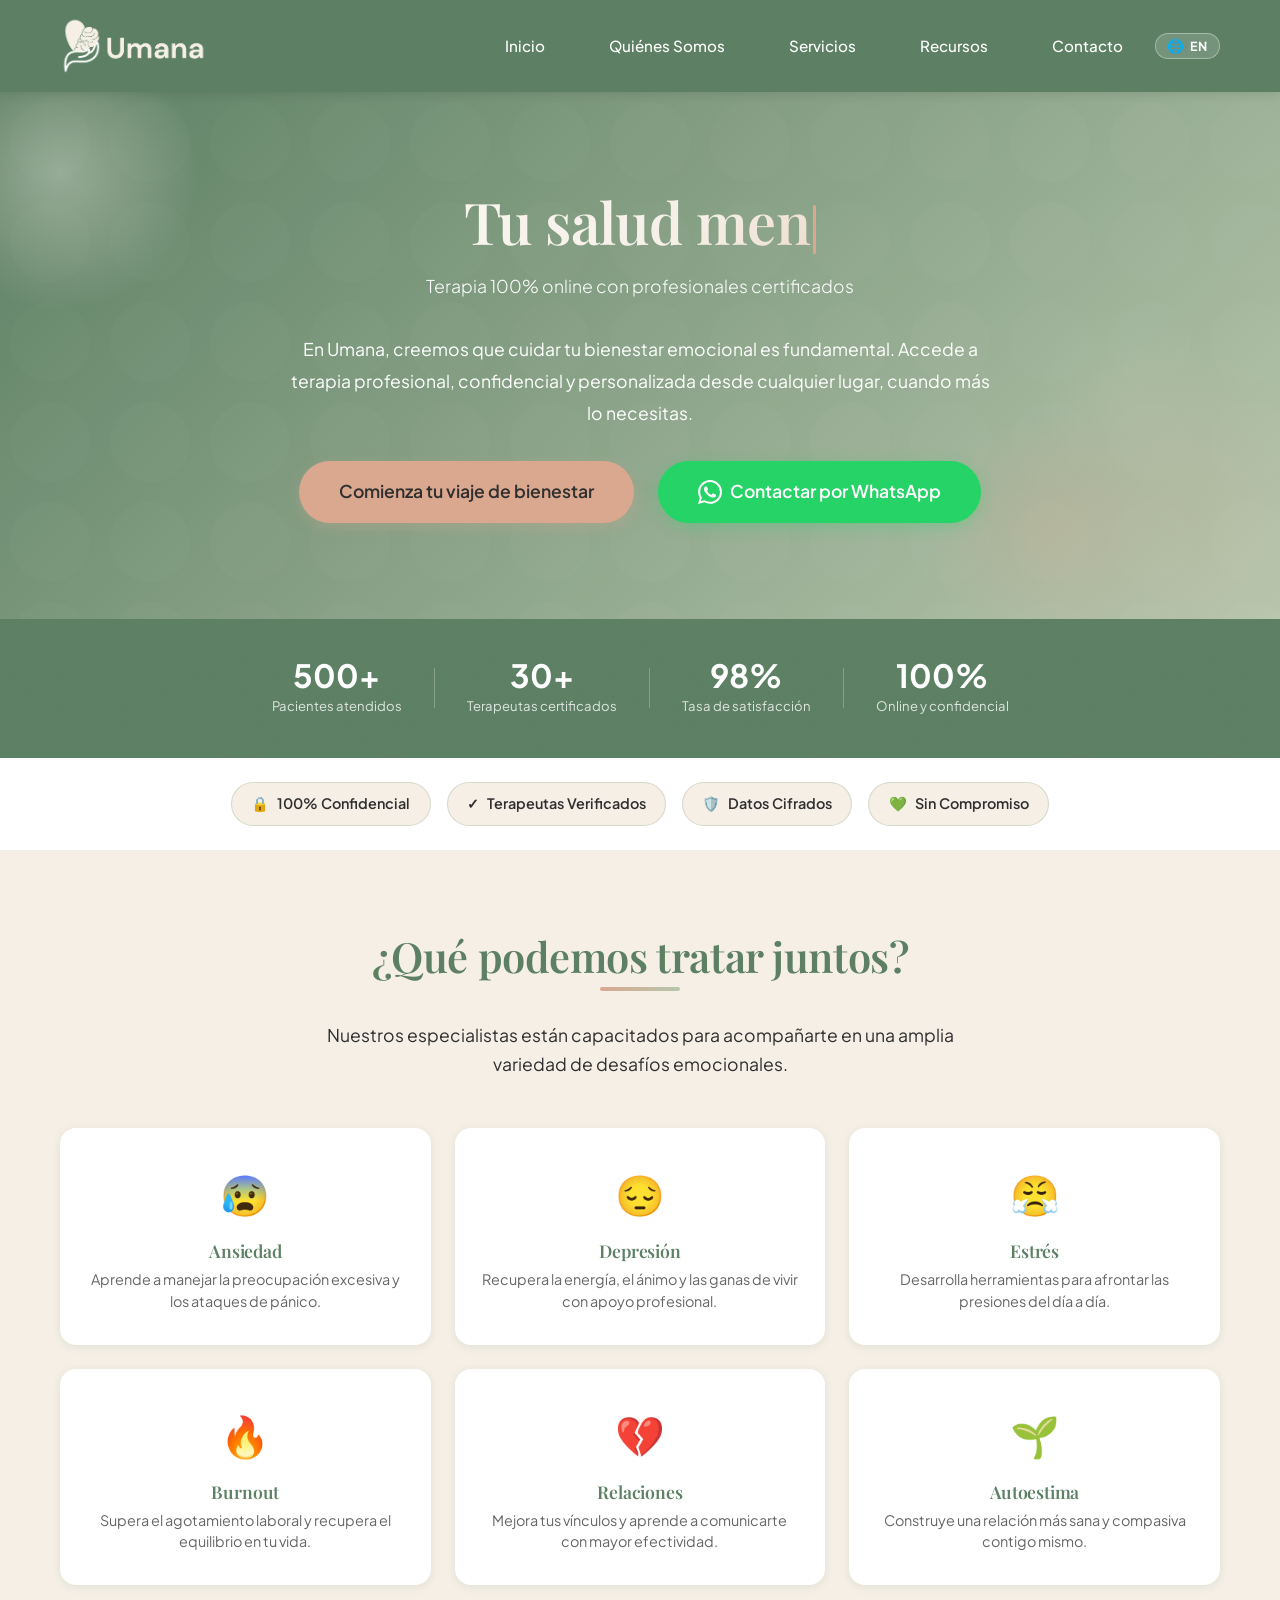
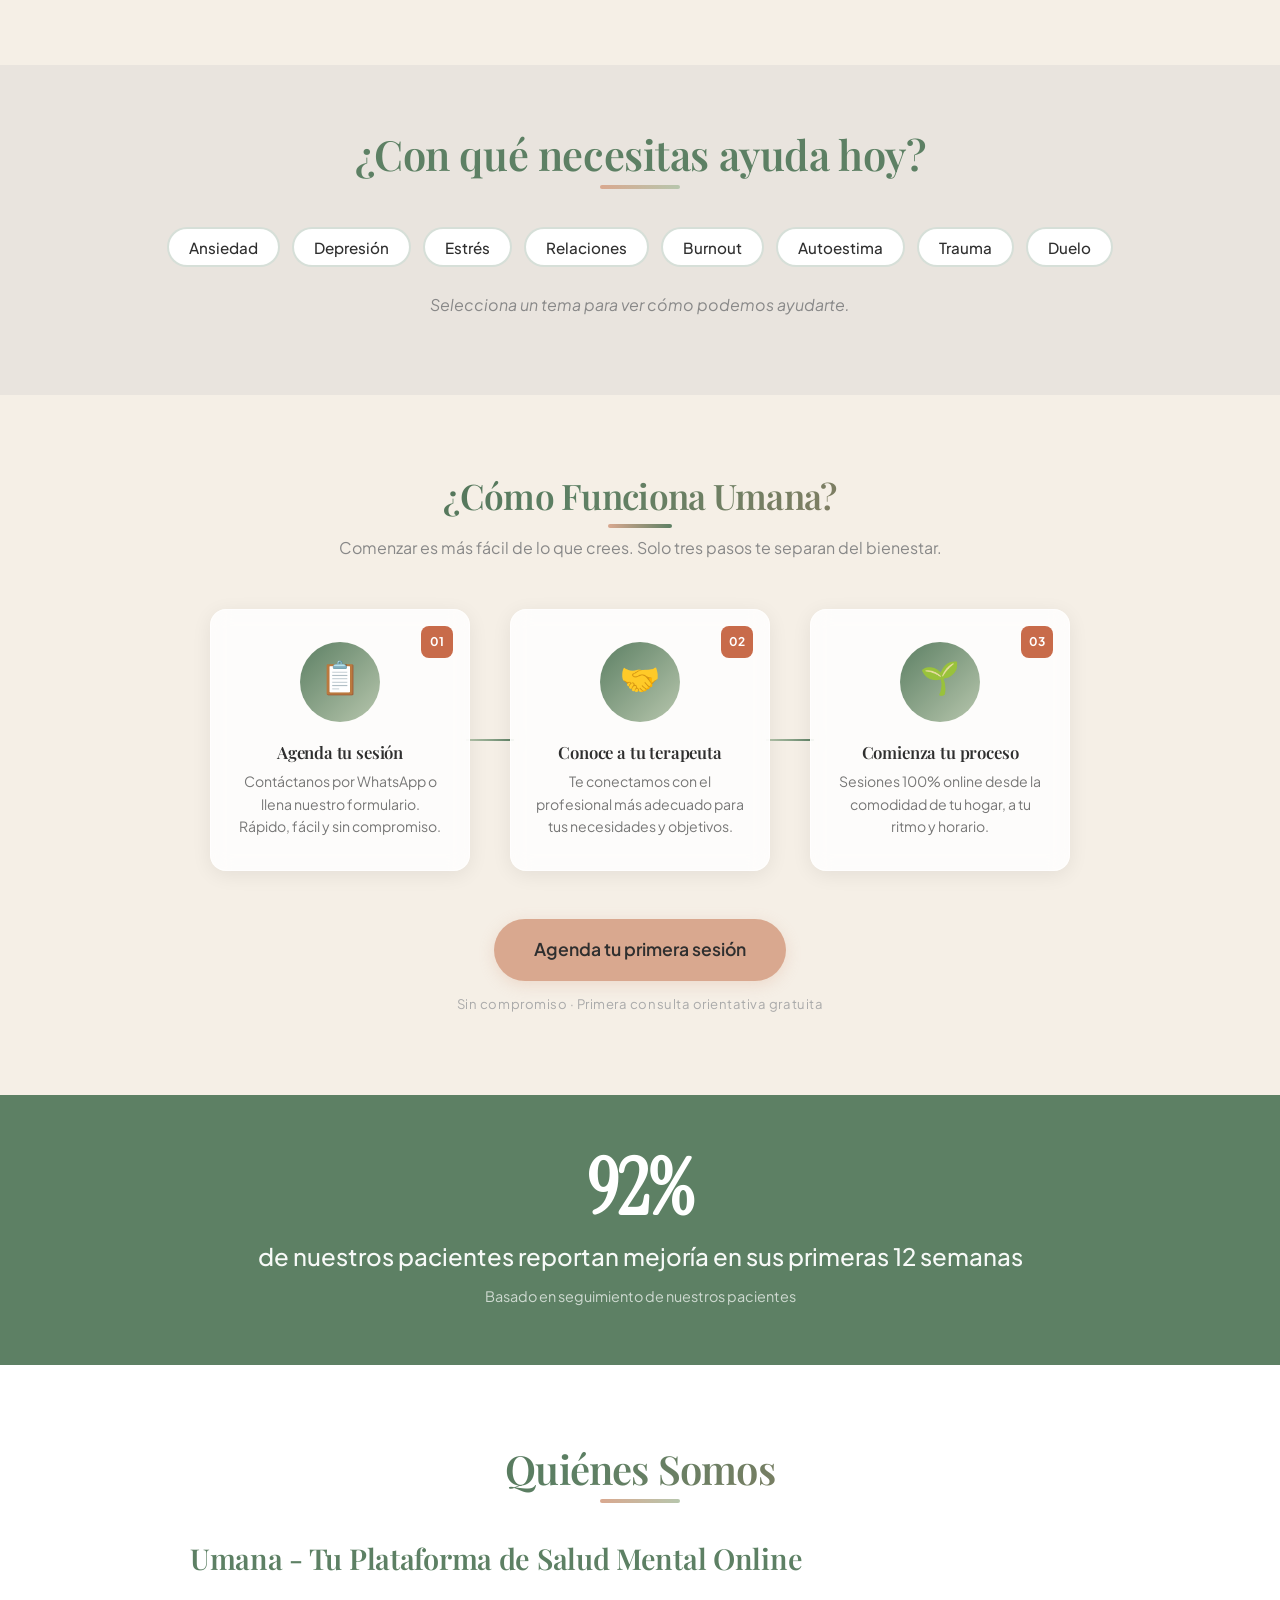
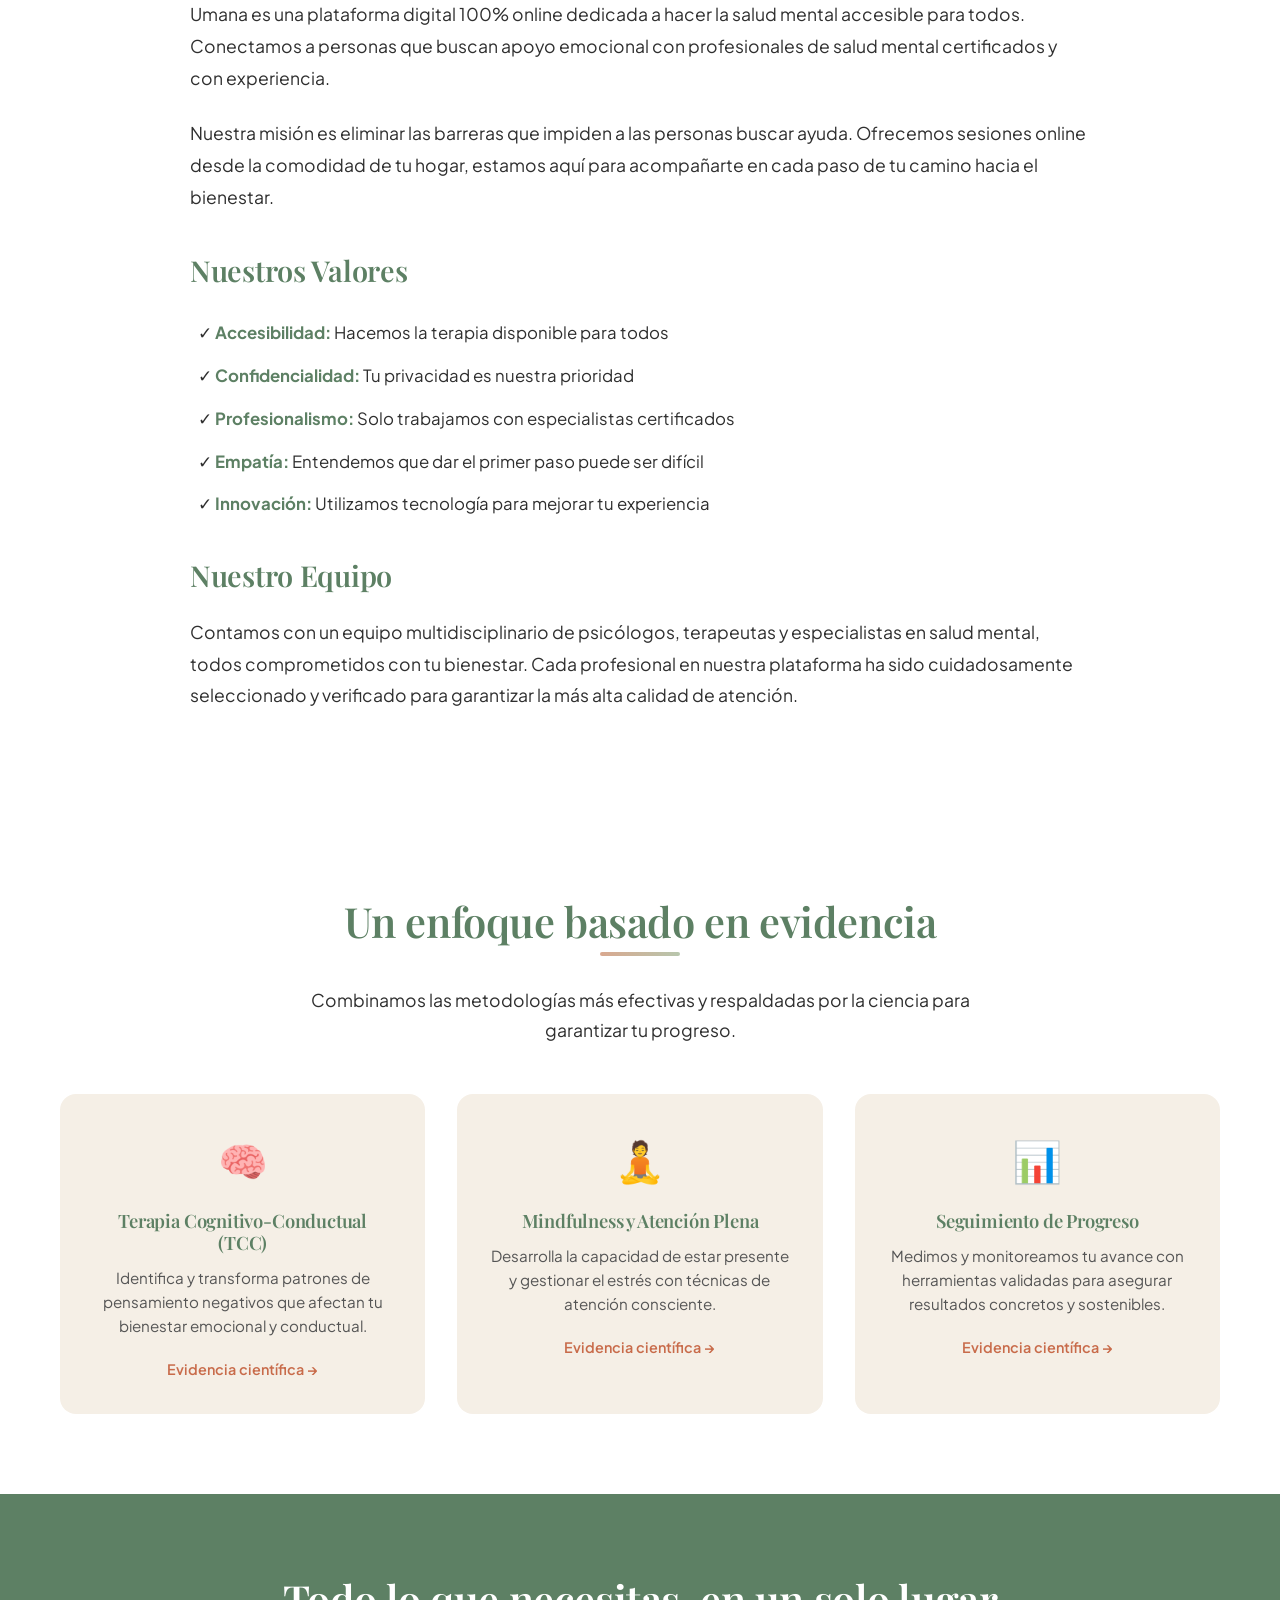
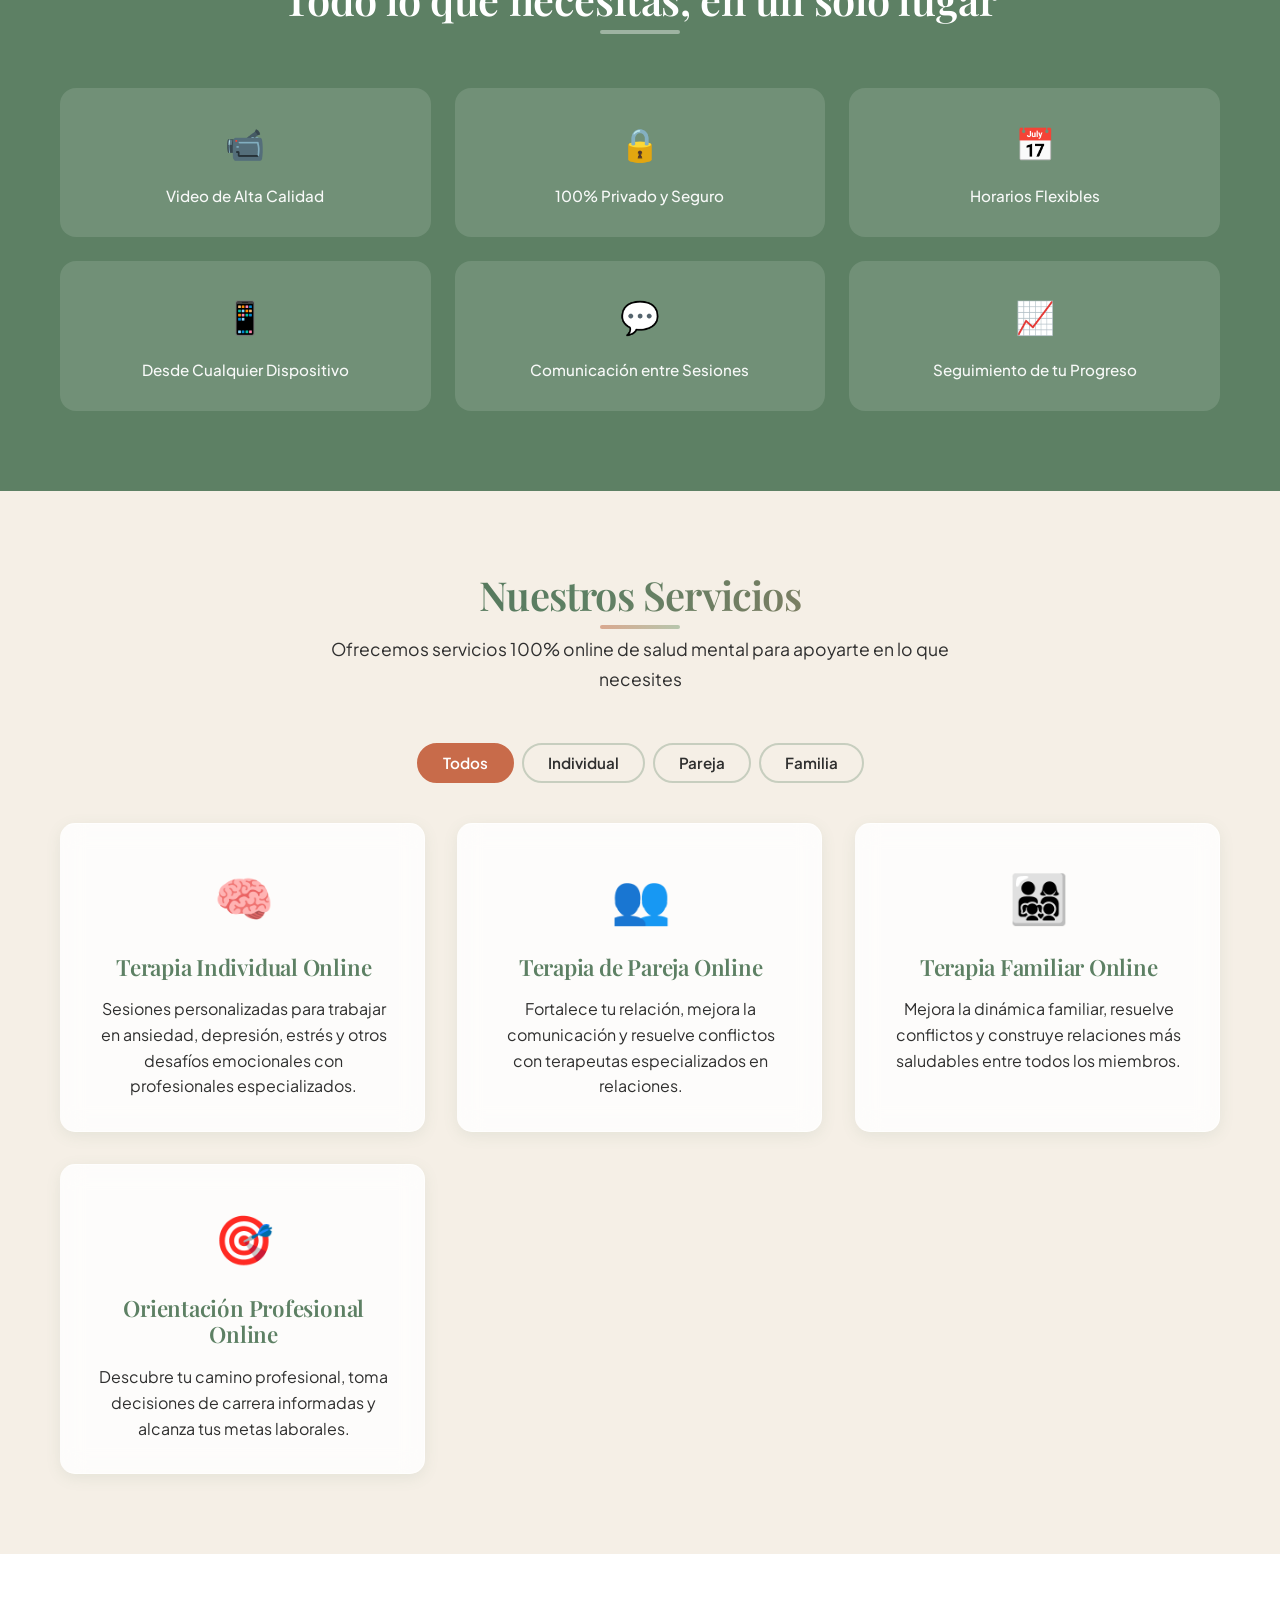
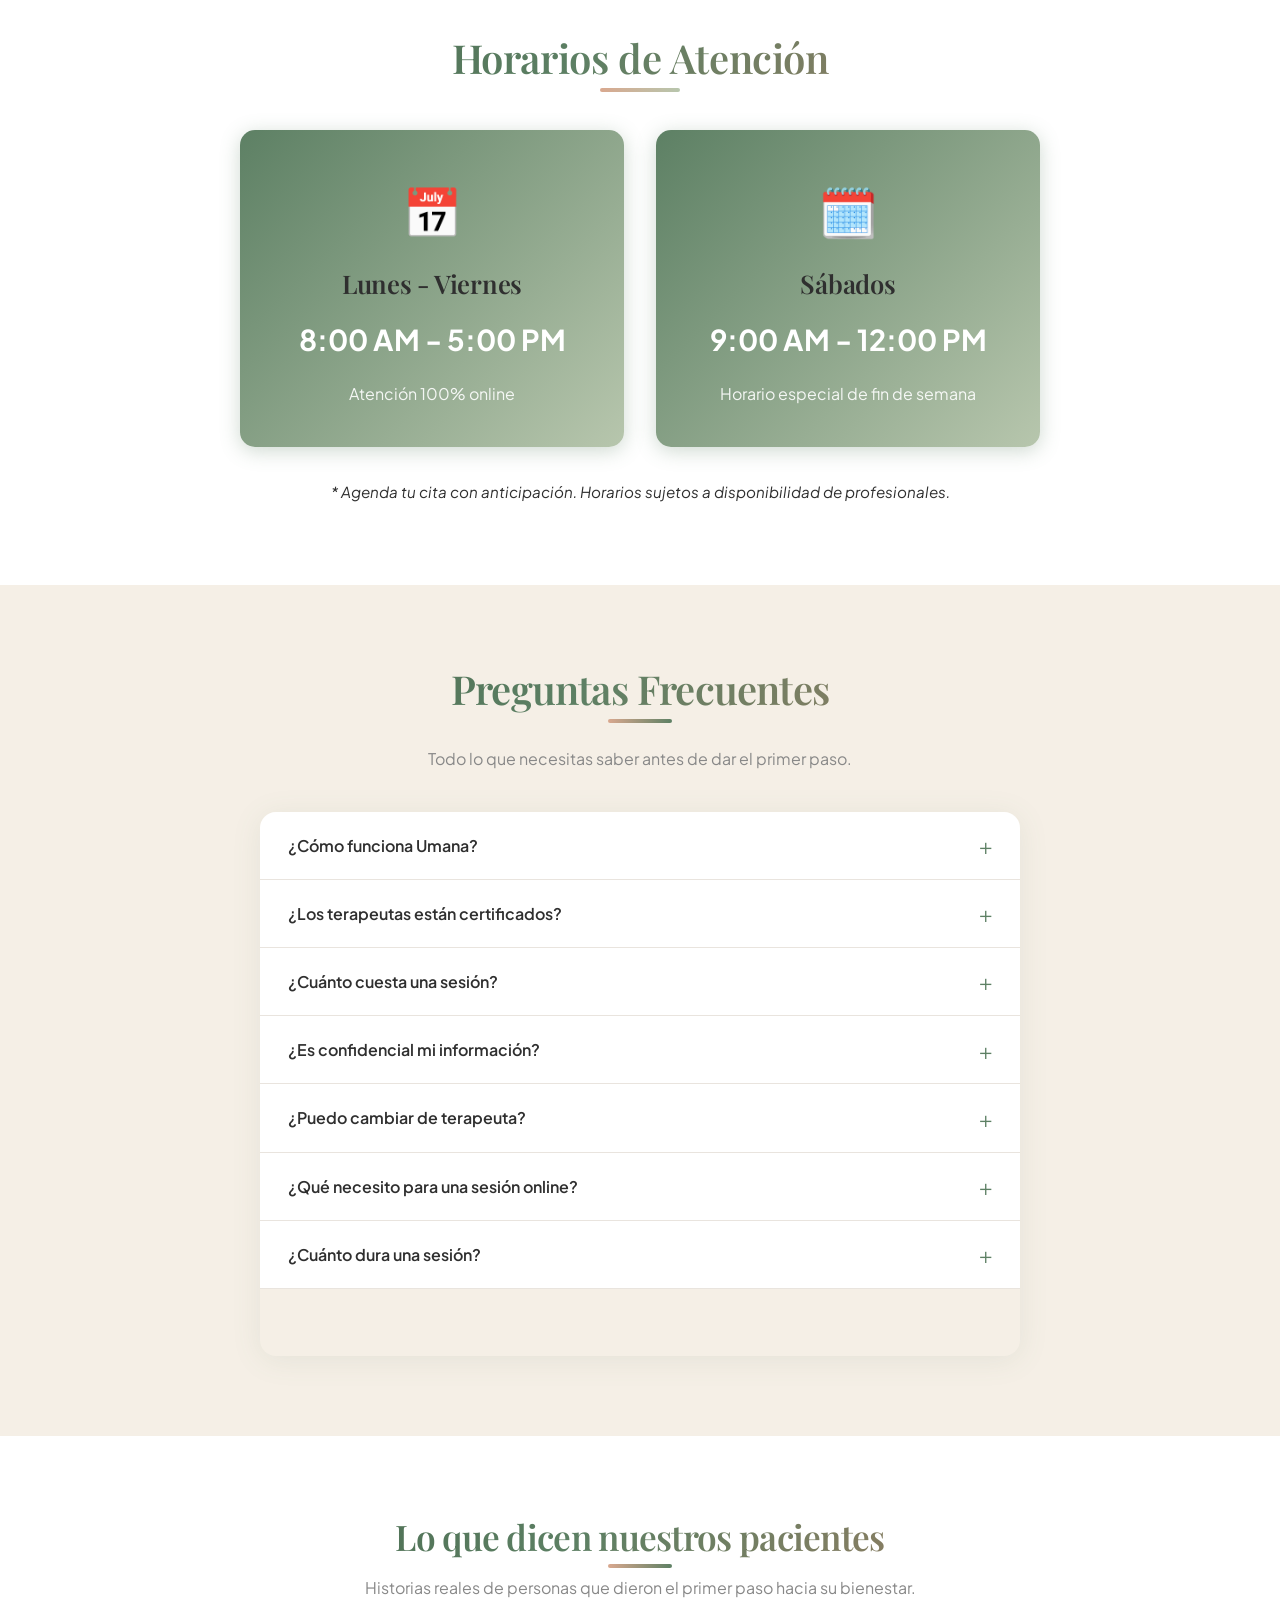
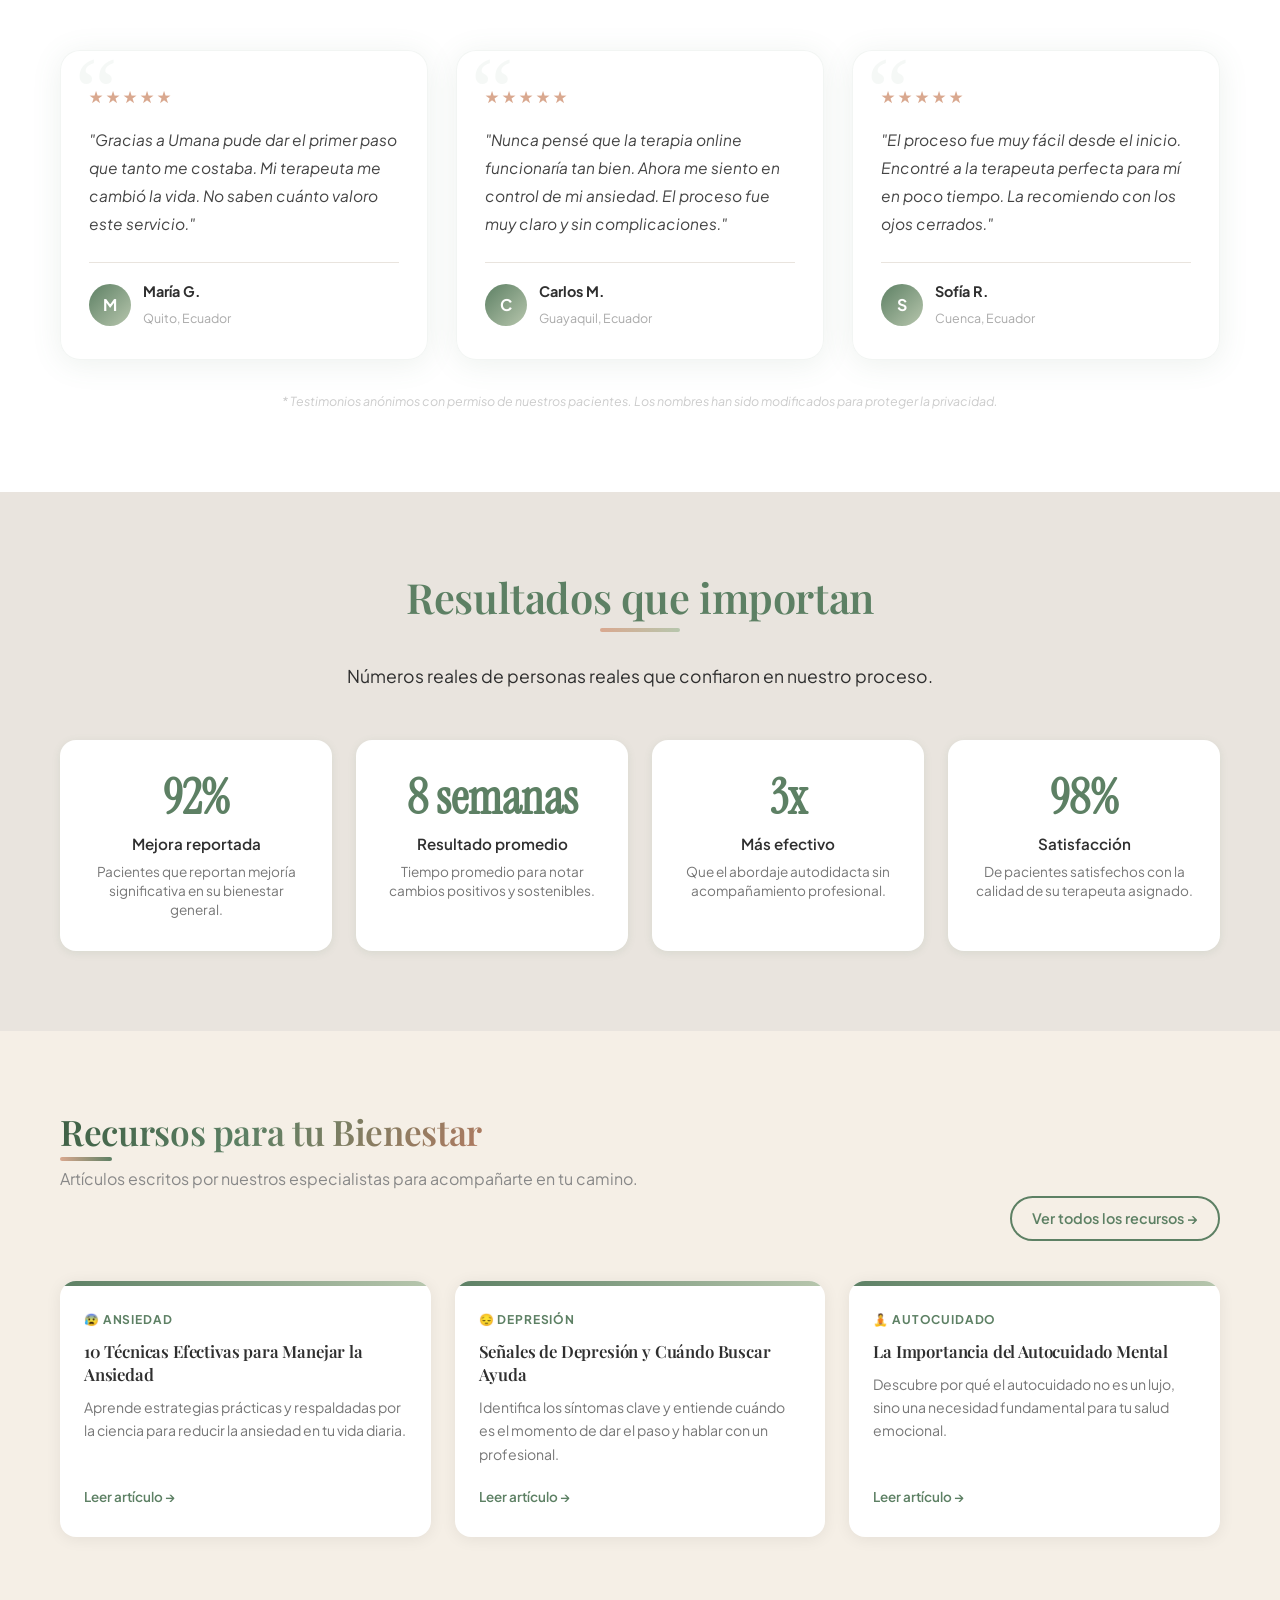
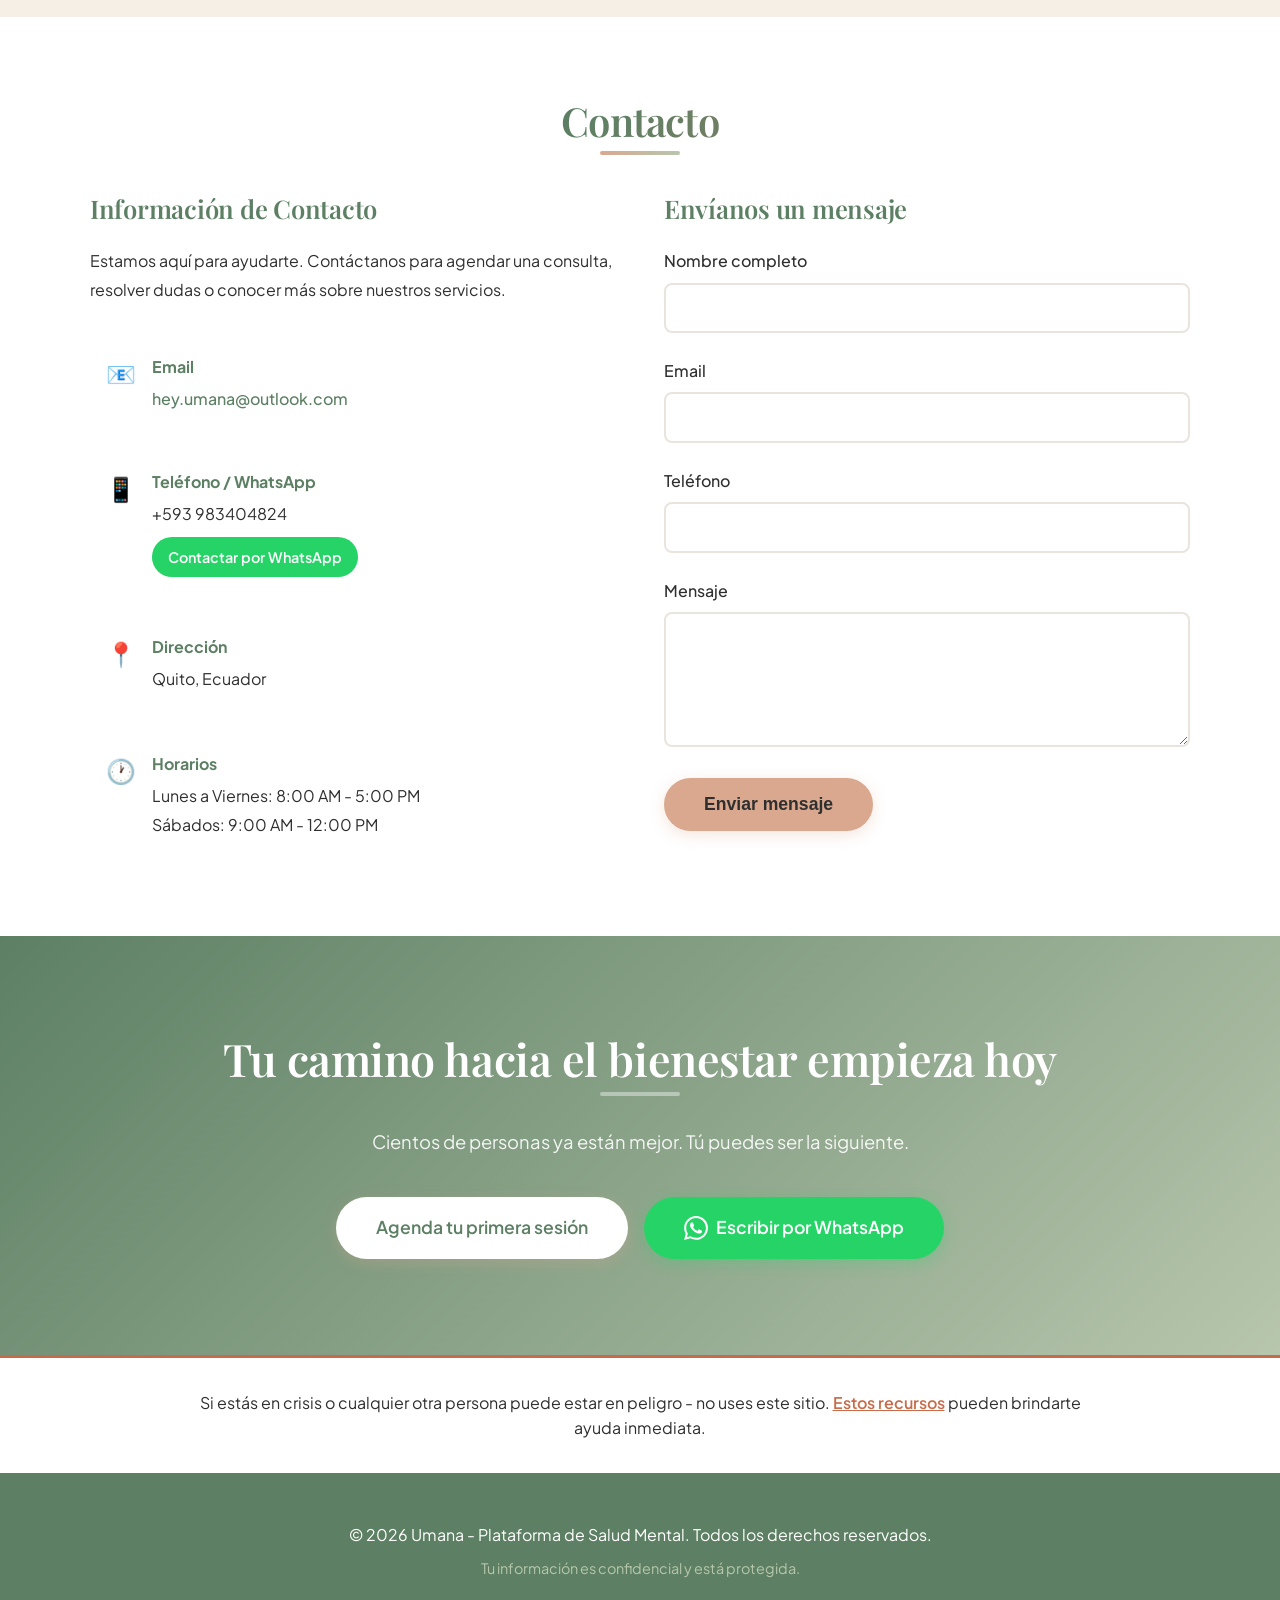
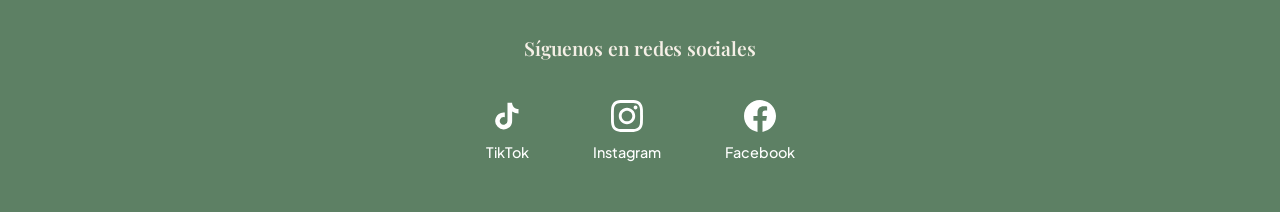
==== commit ea4c20e8: "feat: replace Fraunces Black with Playfair Display SemiBold (Tabac Big match) Co-authored-by: Umana-" ====
--- a/index.html
+++ b/index.html
@@ -147,7 +147,7 @@
     <!-- ═══ Fonts ══════════════════════════════════════════════════ -->
     <link rel="preconnect" href="https://fonts.googleapis.com">
     <link rel="preconnect" href="https://fonts.gstatic.com" crossorigin>
-    <link href="https://fonts.googleapis.com/css2?family=Fraunces:ital,opsz,wght@0,9..144,900;1,9..144,900&family=Instrument+Serif:ital@0;1&family=Plus+Jakarta+Sans:ital,wght@0,300;0,400;0,500;0,600;0,700;1,400&display=swap" rel="stylesheet">
+    <link href="https://fonts.googleapis.com/css2?family=Playfair+Display:ital,wght@0,600;0,700;1,600&family=Instrument+Serif:ital@0;1&family=Plus+Jakarta+Sans:ital,wght@0,300;0,400;0,500;0,600;0,700;1,400&display=swap" rel="stylesheet">
 
     <!-- ═══ Sitemap reference ══════════════════════════════════════ -->
     <link rel="sitemap" type="application/xml" href="/sitemap.xml">
--- a/styles.css
+++ b/styles.css
@@ -1,12 +1,12 @@
 /* ═══════════════════════════════════════════════════════════
    UMANA – Design System 2026
-   Typography : Fraunces (headings) · Instrument Serif (display) · Plus Jakarta Sans (UI)
+   Typography : Playfair Display (headings) · Instrument Serif (display) · Plus Jakarta Sans (UI)
    Motion     : scroll-reveal · counter · magnetic CTA · tilt card
    ═══════════════════════════════════════════════════════════ */
 
 /* CSS Custom Properties */
 :root {
-  --font-heading: 'Fraunces', Georgia, serif;
+  --font-heading: 'Playfair Display', Georgia, serif;
   --font-display: 'Instrument Serif', Georgia, serif;
   --font-body:    'Plus Jakarta Sans', -apple-system, BlinkMacSystemFont, 'Segoe UI', sans-serif;
 
@@ -66,9 +66,9 @@
 /* ── Global Typography ────────────────────────────────────── */
 h1, h2, h3, h4, h5 {
     font-family: var(--font-heading);
-    font-weight: 900;
+    font-weight: 600;
     line-height: 1.2;
-    letter-spacing: -0.02em;
+    letter-spacing: -0.01em;
     color: var(--color-dark);
 }
 h2 { font-size: clamp(1.9rem, 3.5vw, 2.6rem); }
@@ -79,7 +79,7 @@
 .testimonials h2, .como-funciona h2 {
     font-family: var(--font-heading);
     font-size: clamp(1.9rem, 3.5vw, 2.6rem);
-    font-weight: 900;
+    font-weight: 600;
 }
 
 /* ── Scroll-reveal utility ───────────────────────────────── */
@@ -257,8 +257,8 @@
     font-size: clamp(2.4rem, 5vw, 3.6rem);
     line-height: 1.15;
     margin-bottom: 1rem;
-    font-weight: 900;
-    letter-spacing: -0.02em;
+    font-weight: 600;
+    letter-spacing: -0.01em;
     animation: fadeInUp 0.8s ease-out;
     /* Warm gradient: white → cream → soft peach — premium editorial feel */
     background: linear-gradient(135deg, #FFFFFF 0%, #F5EFE6 55%, #D9A88F 100%);
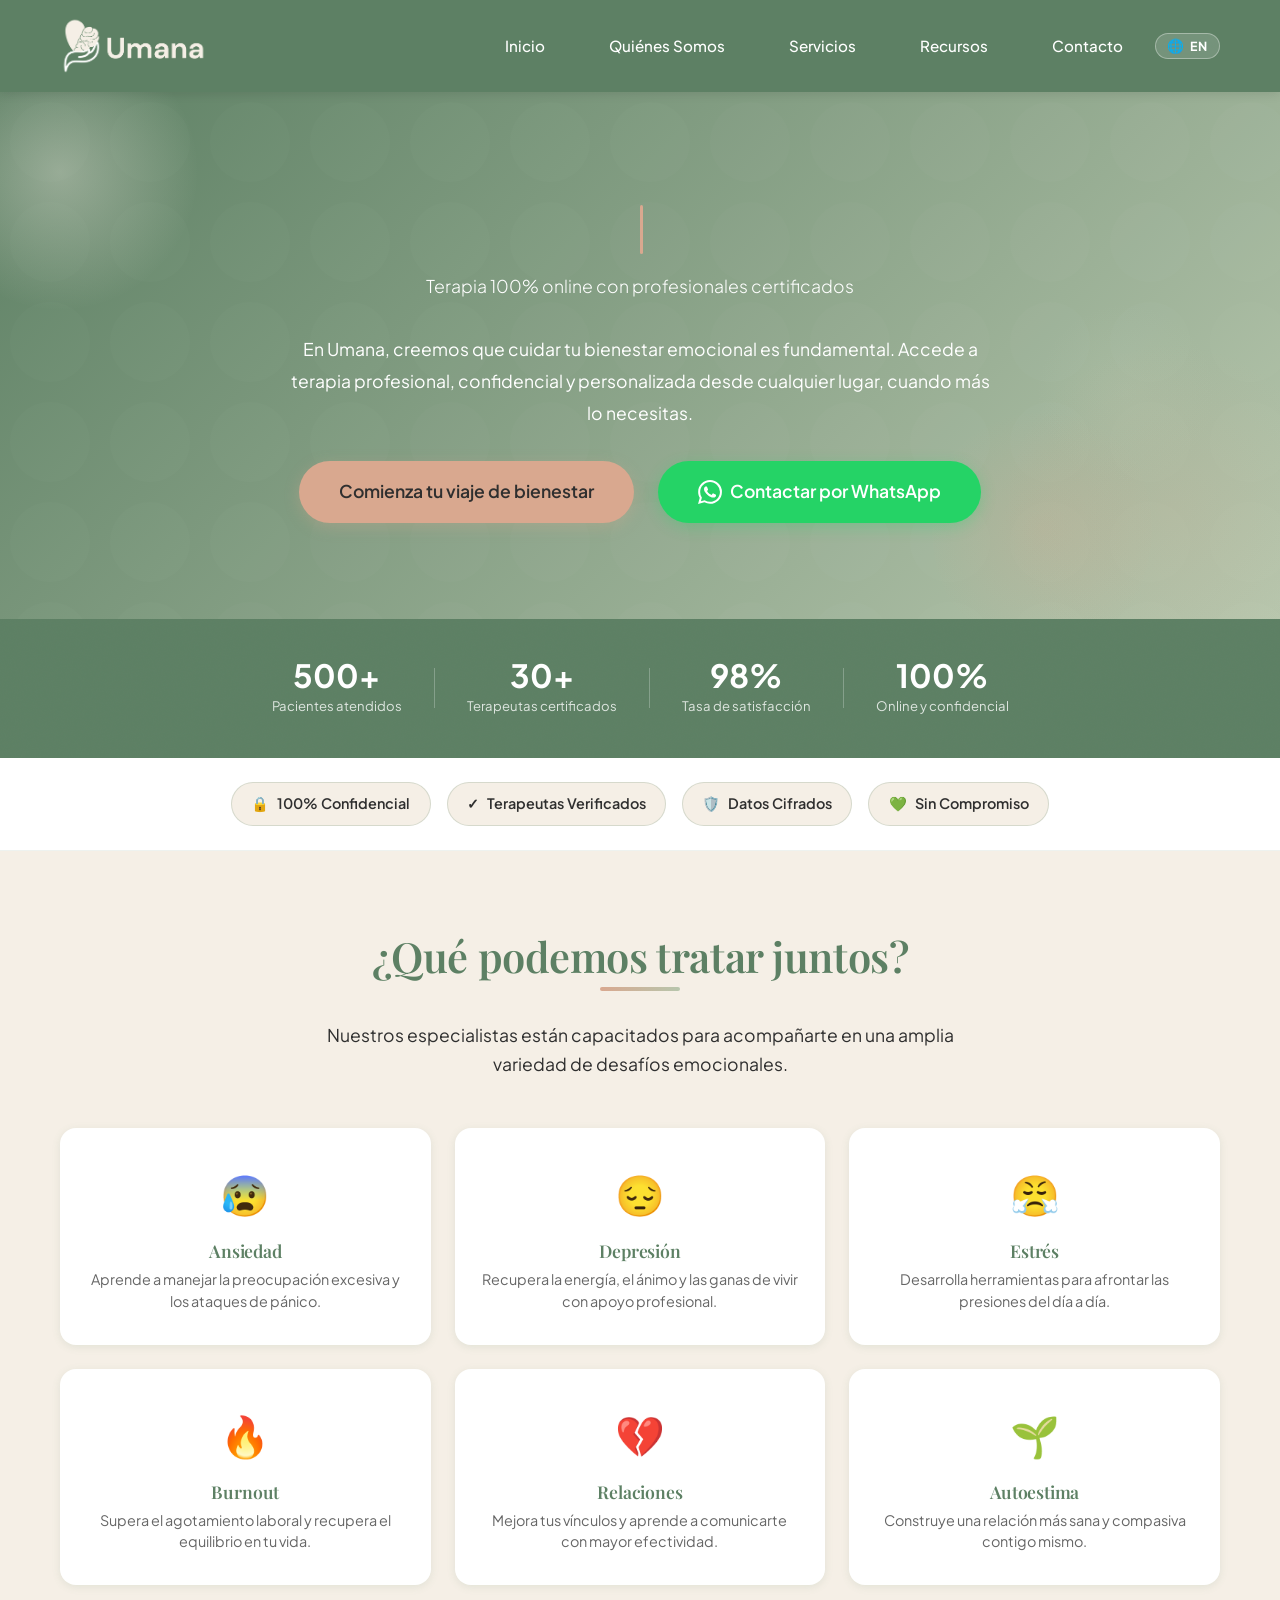
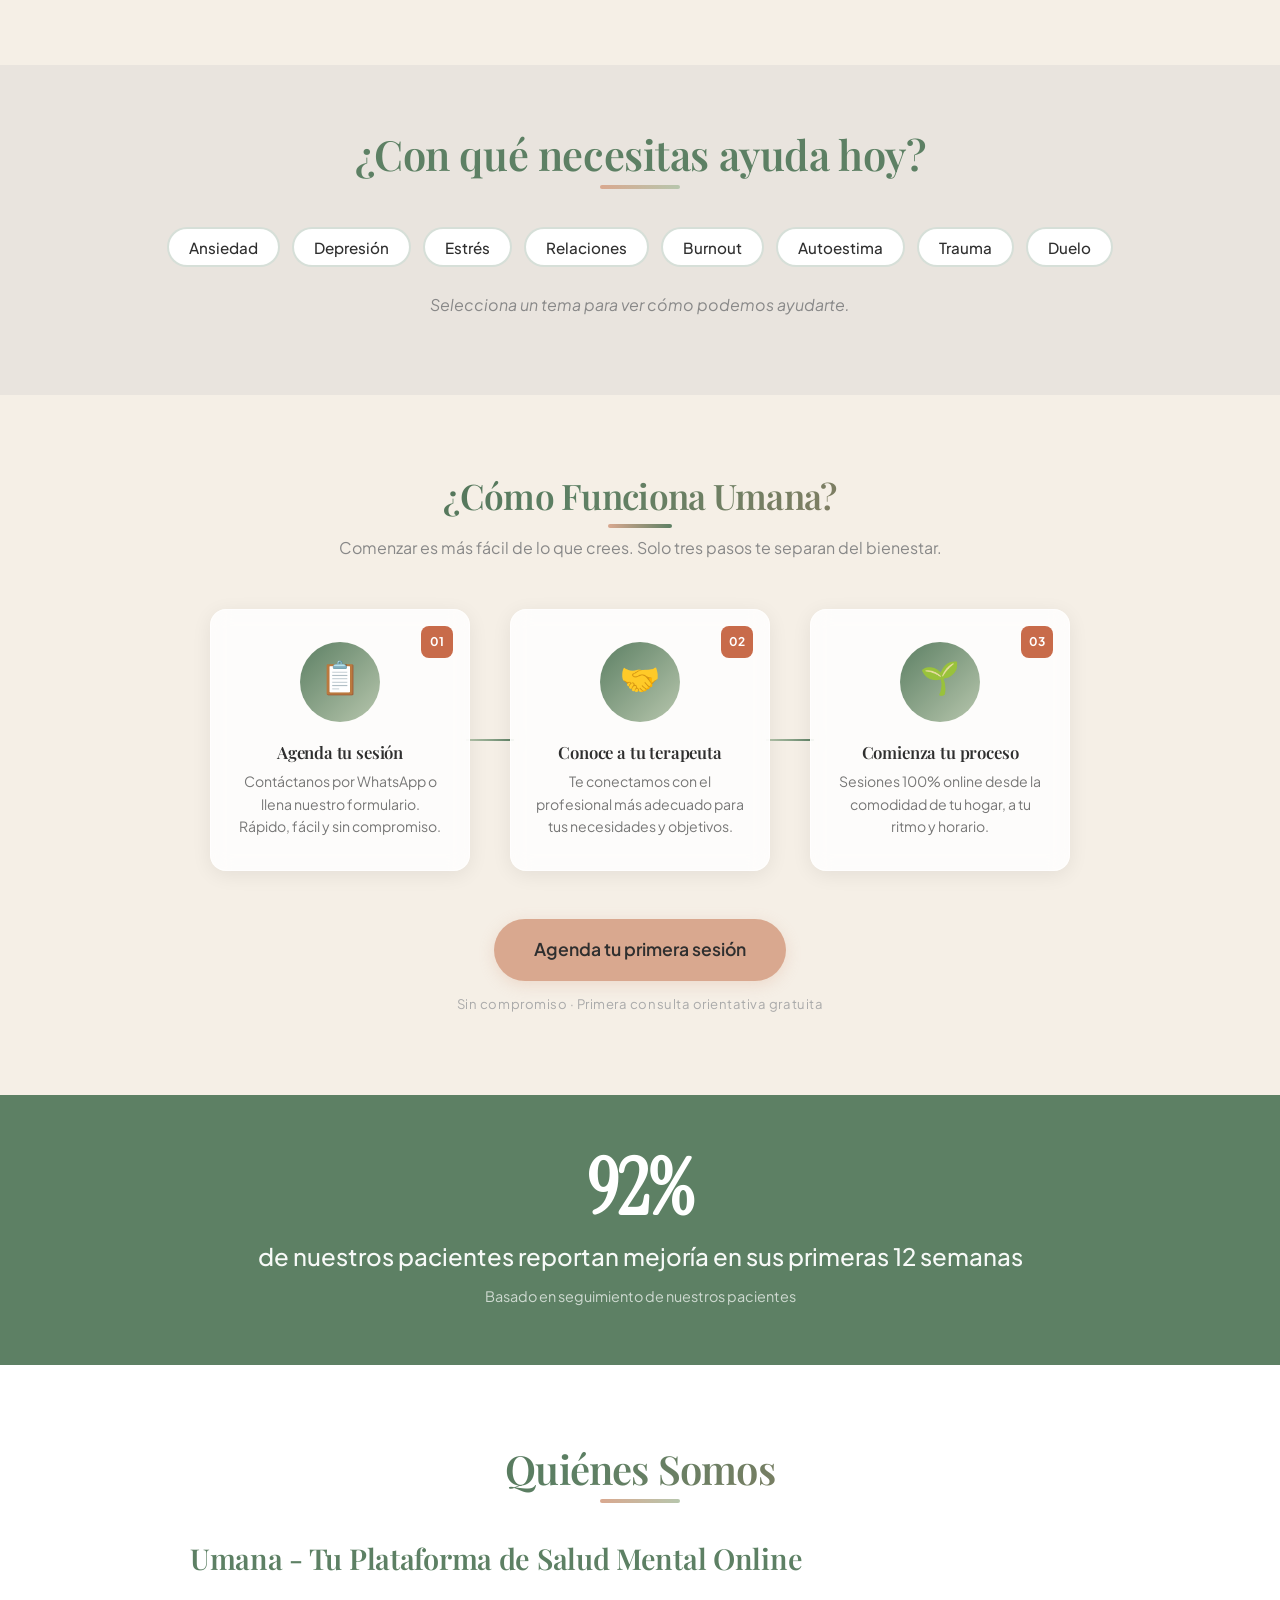
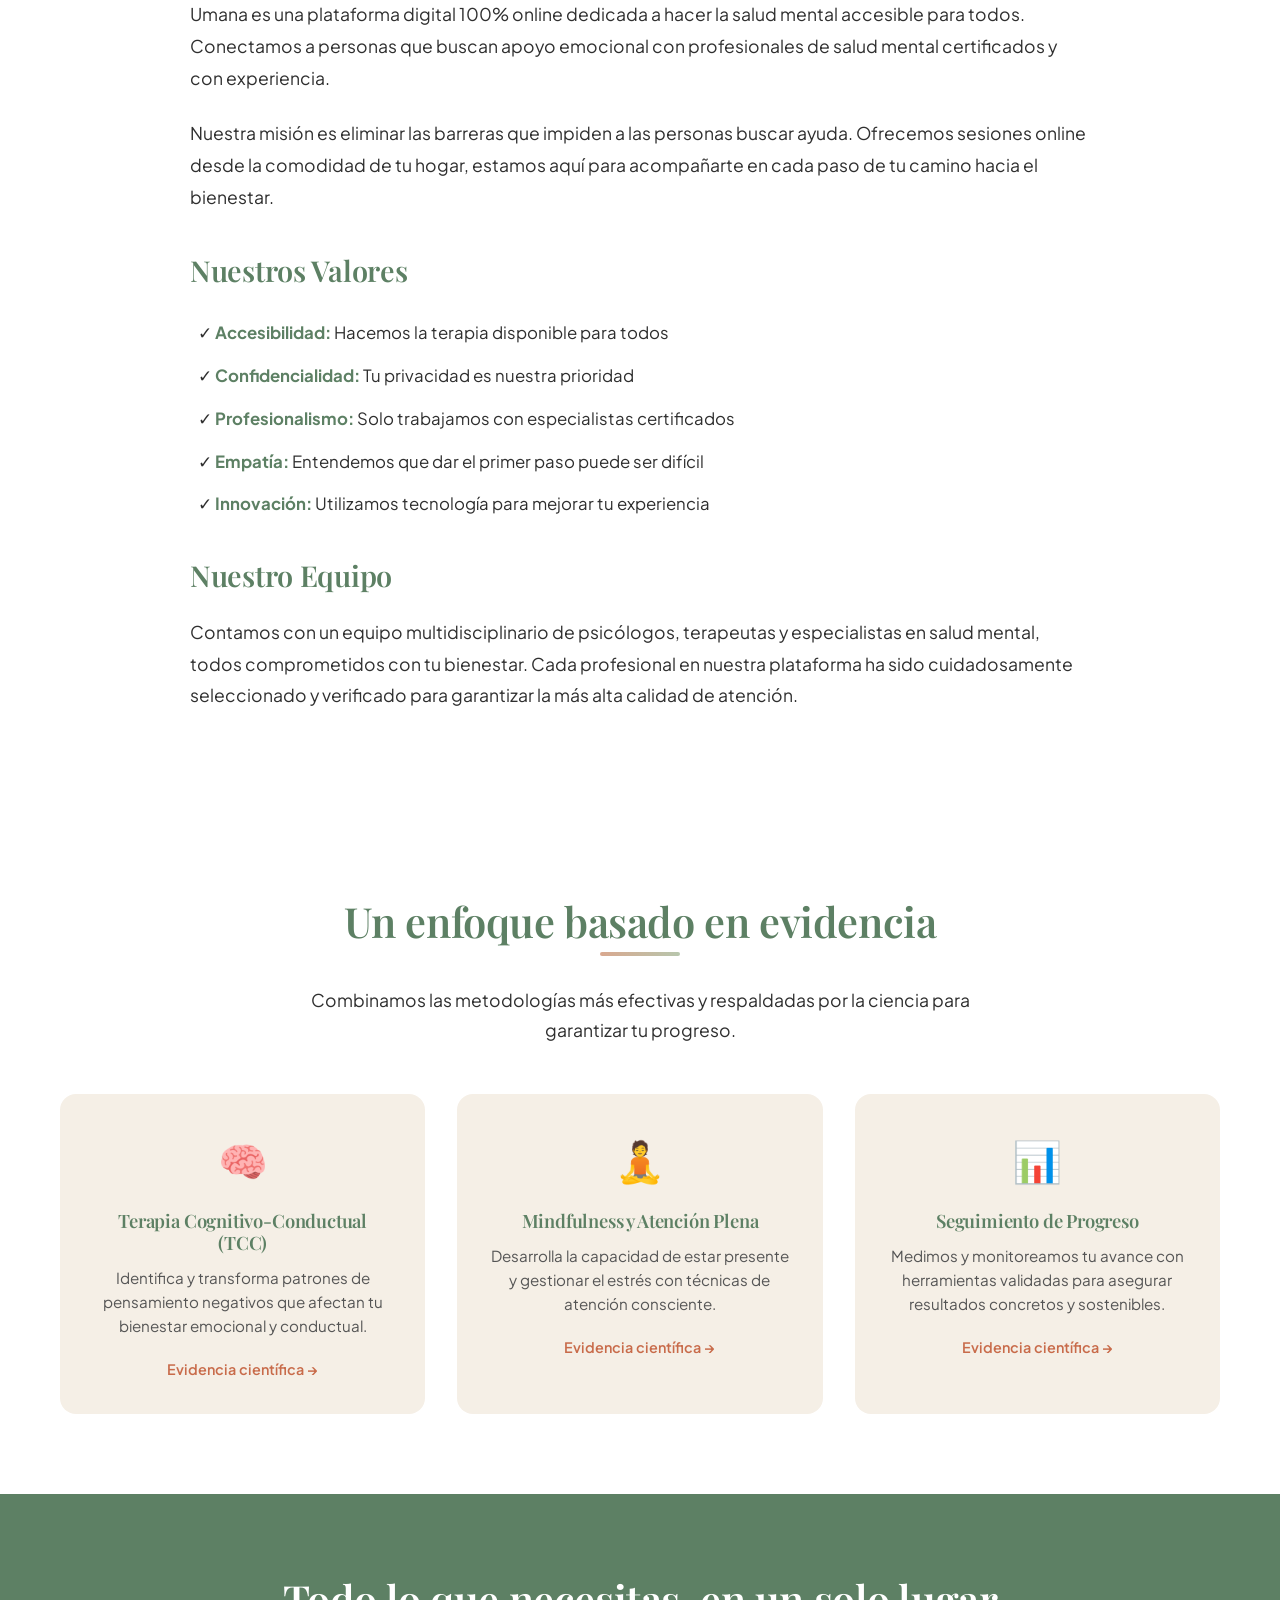
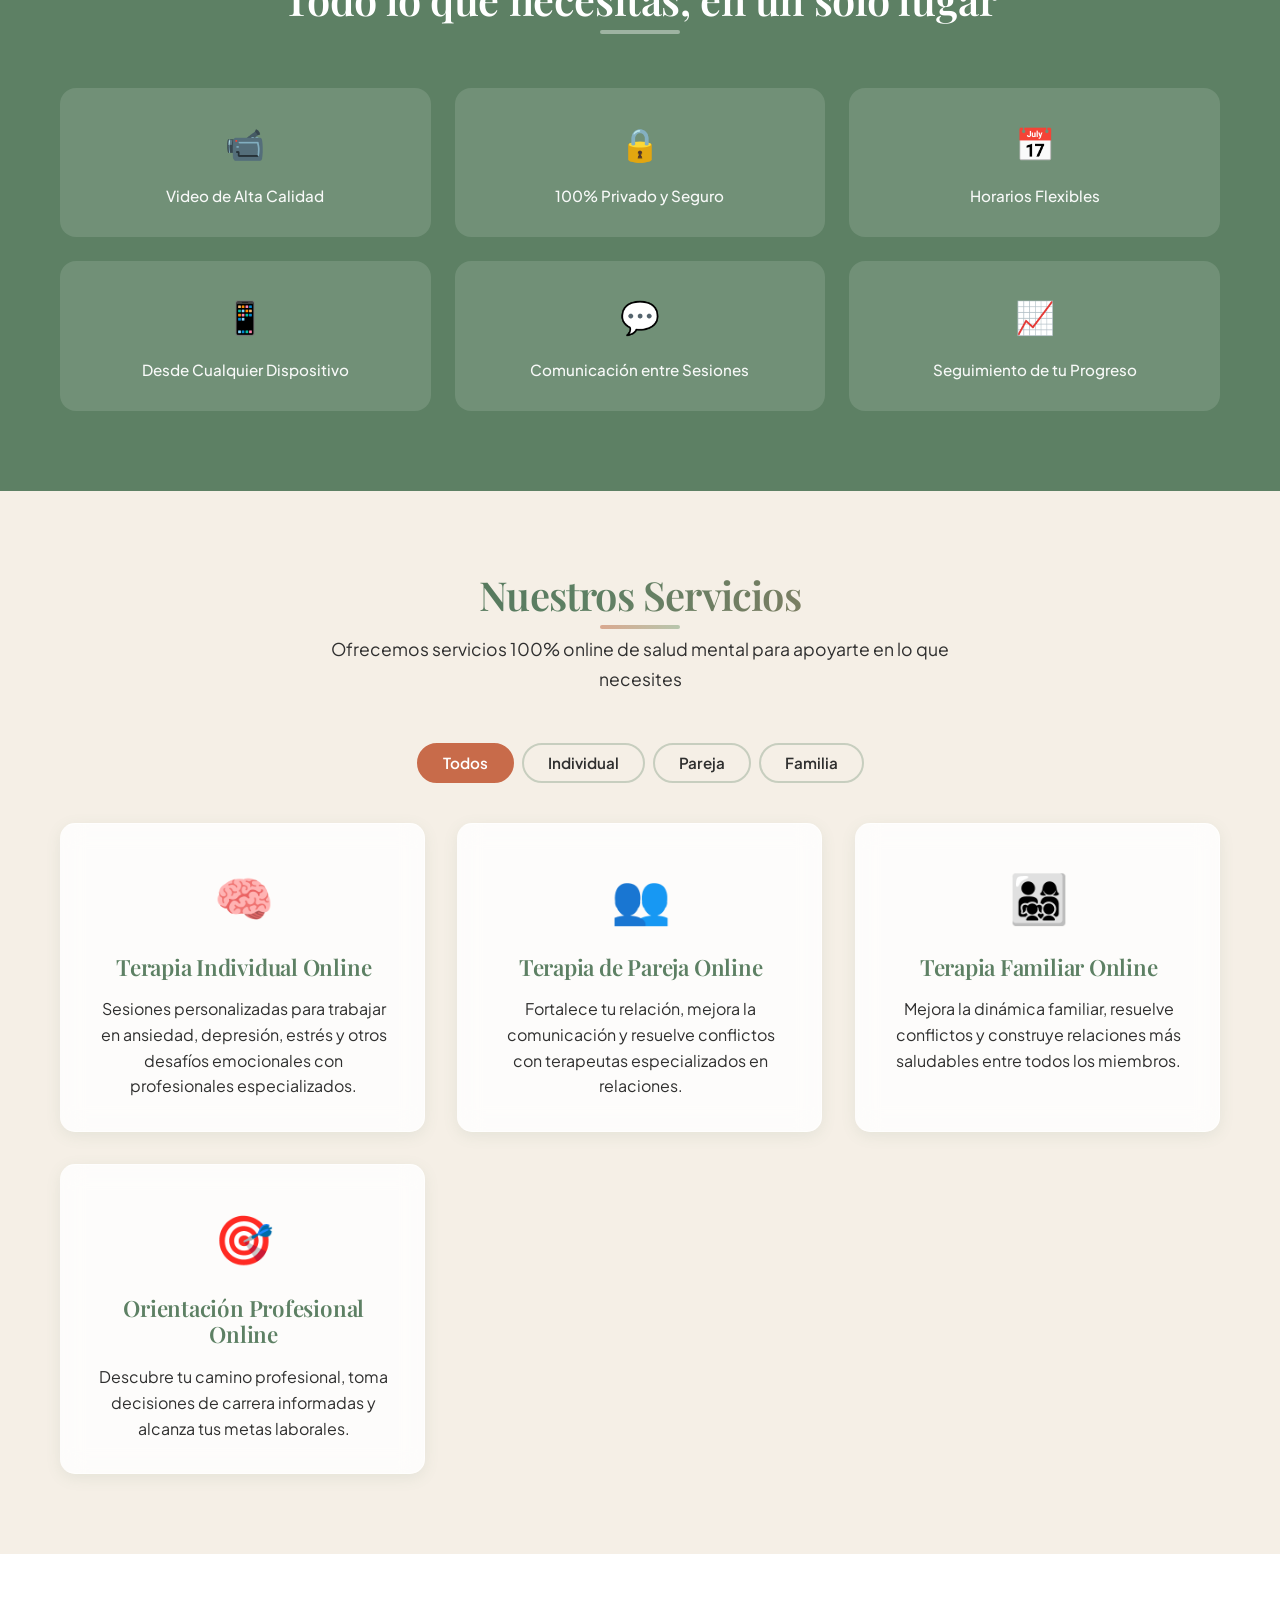
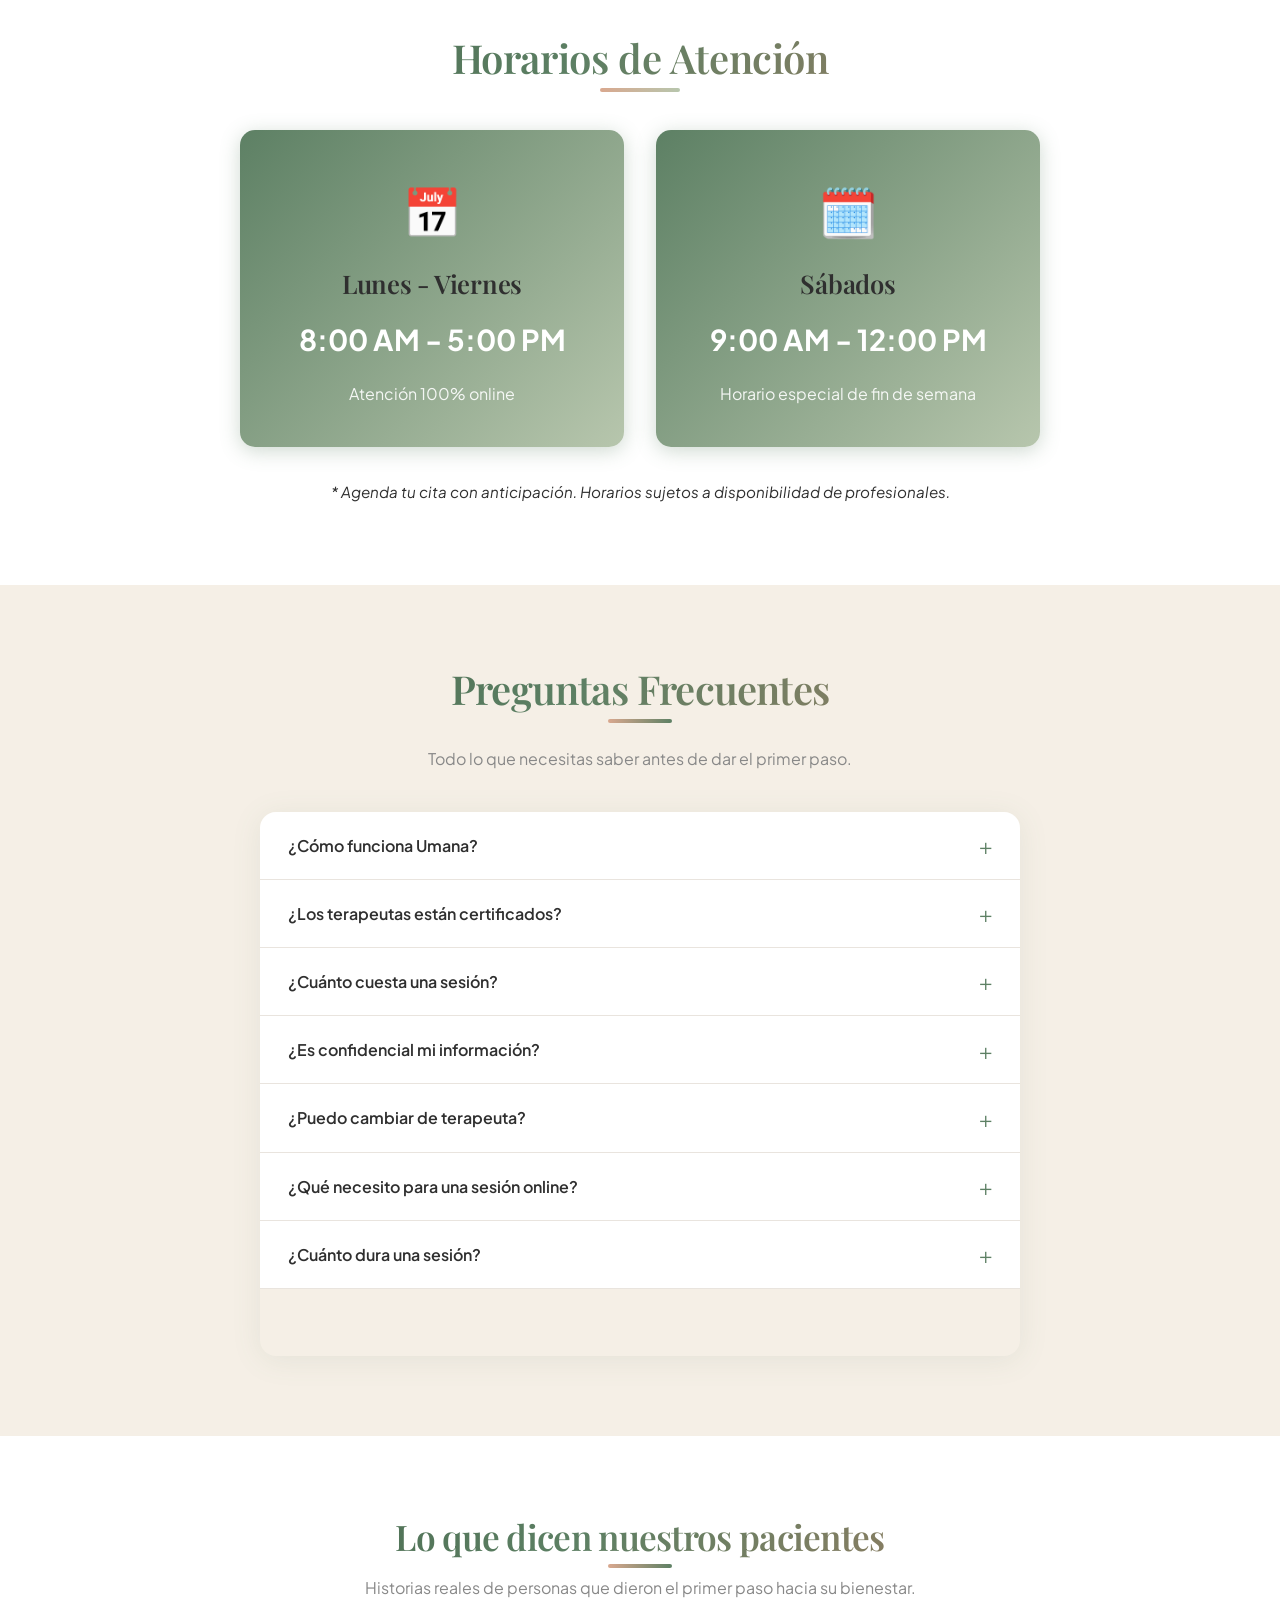
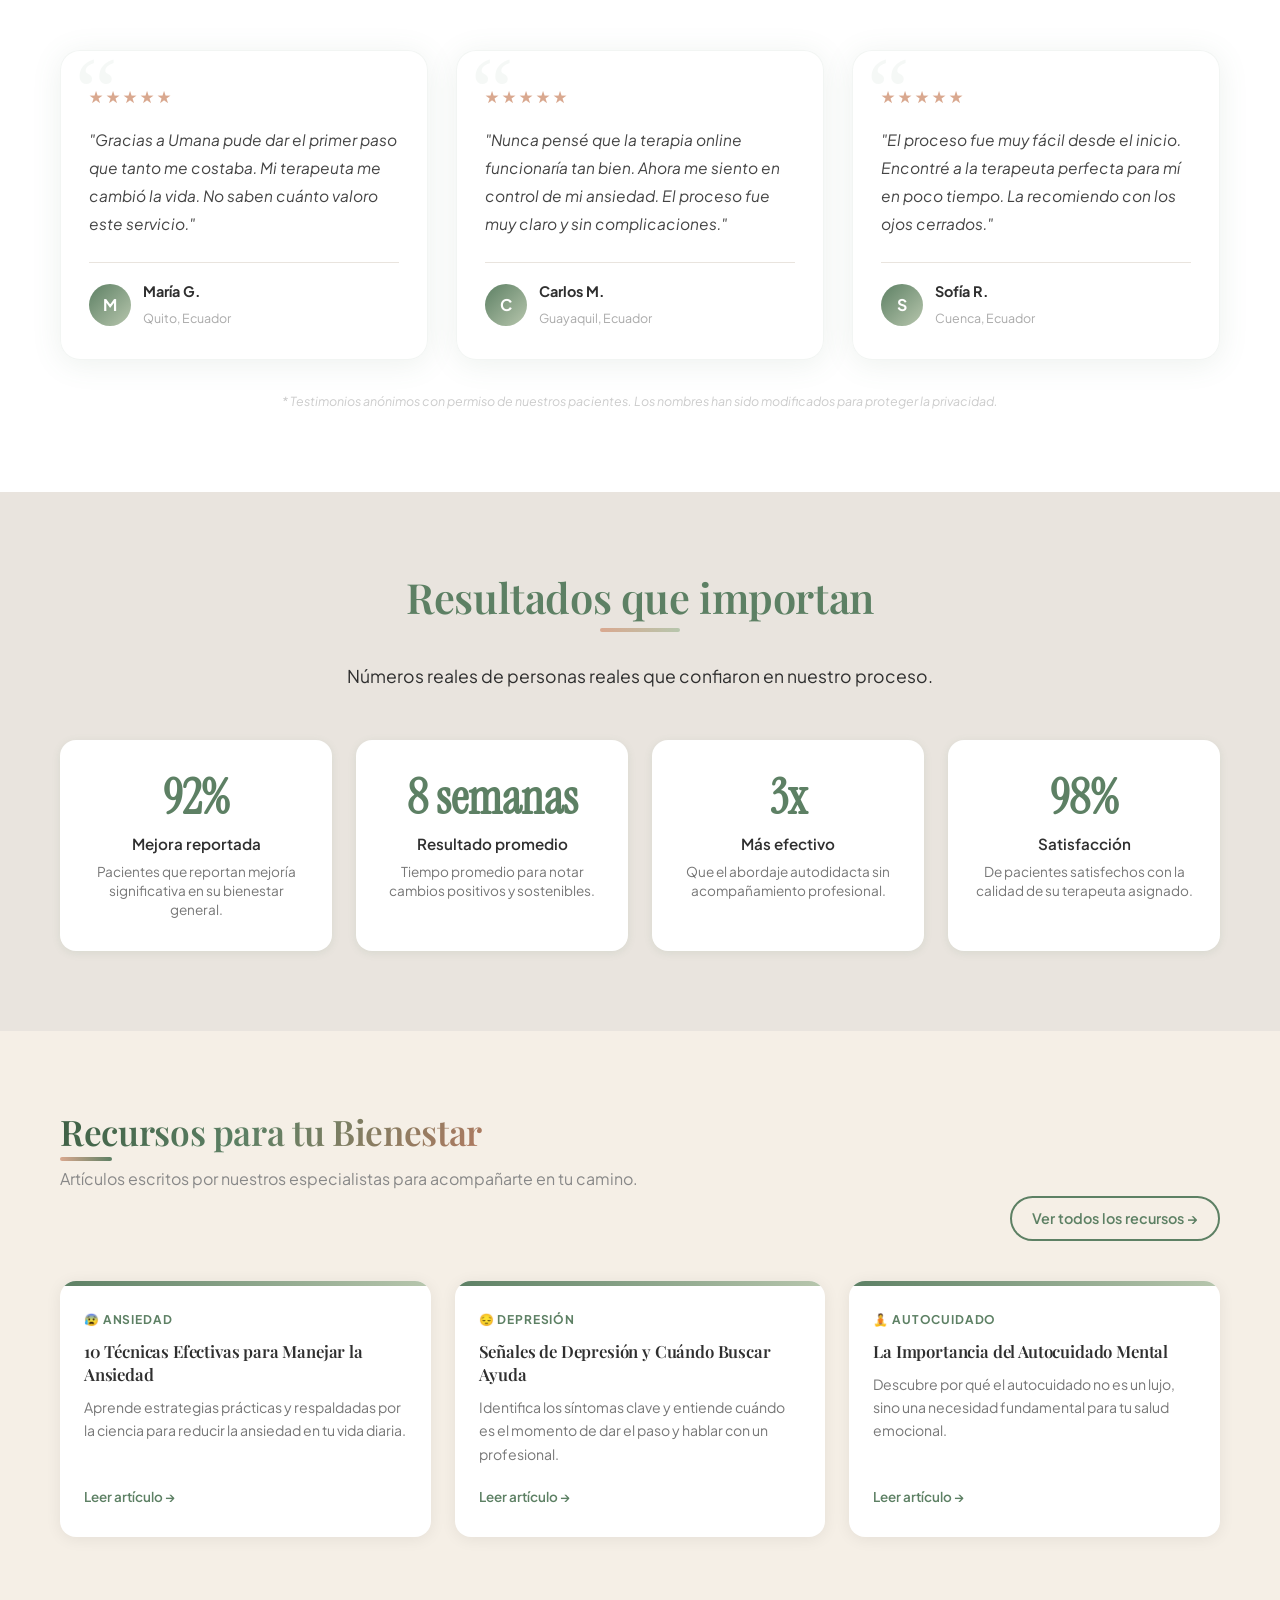
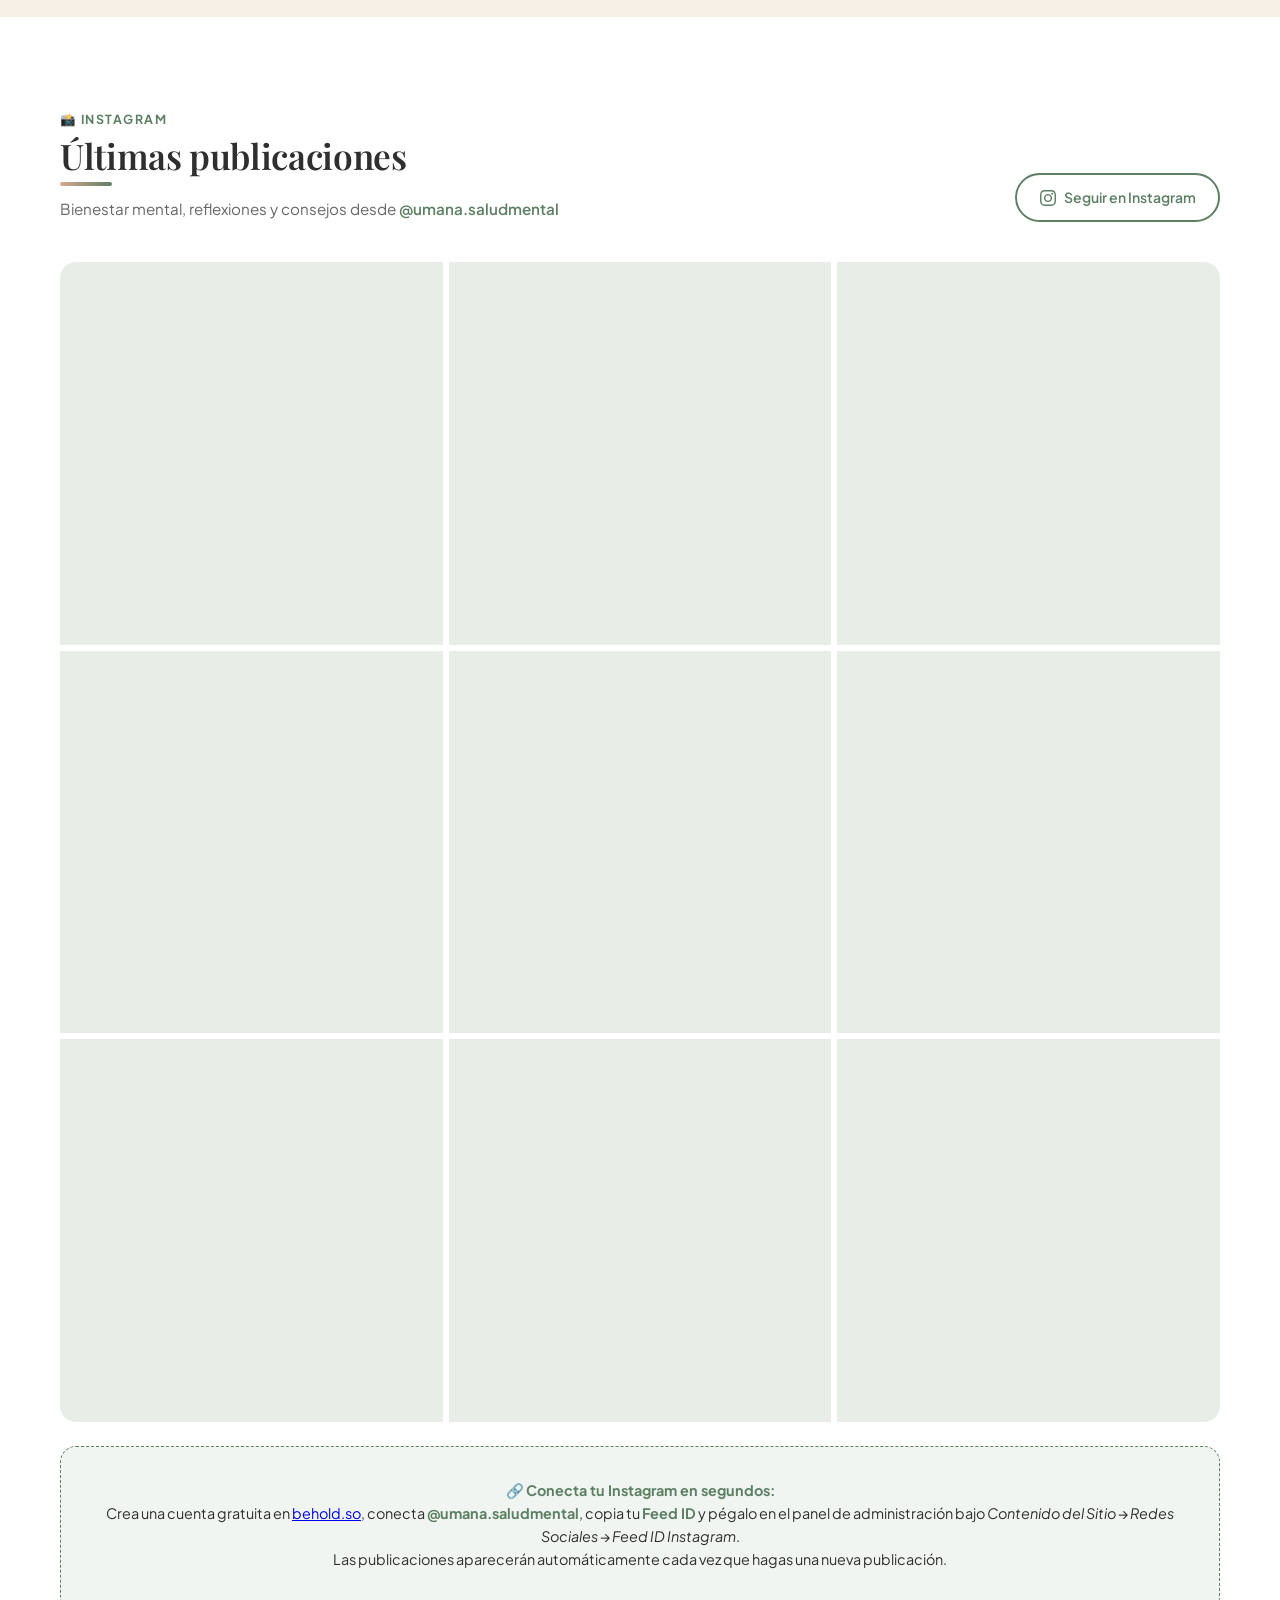
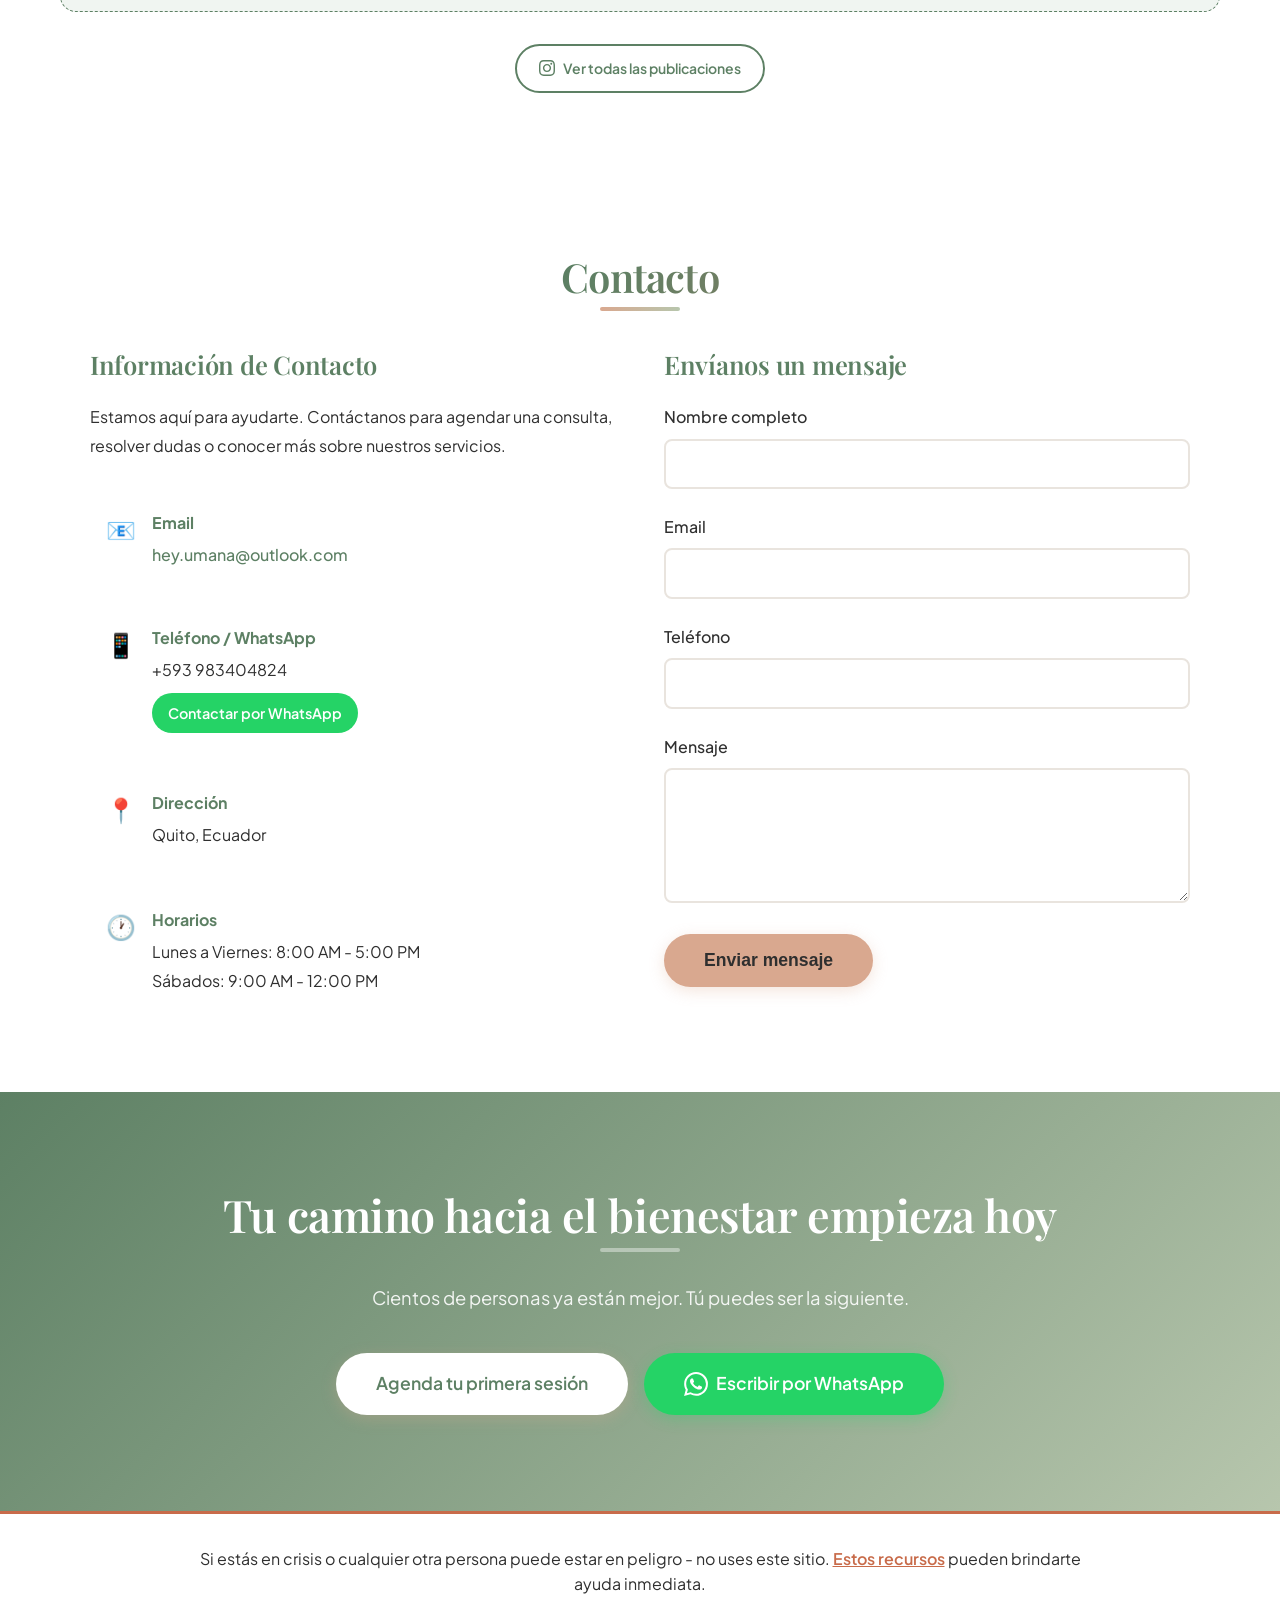
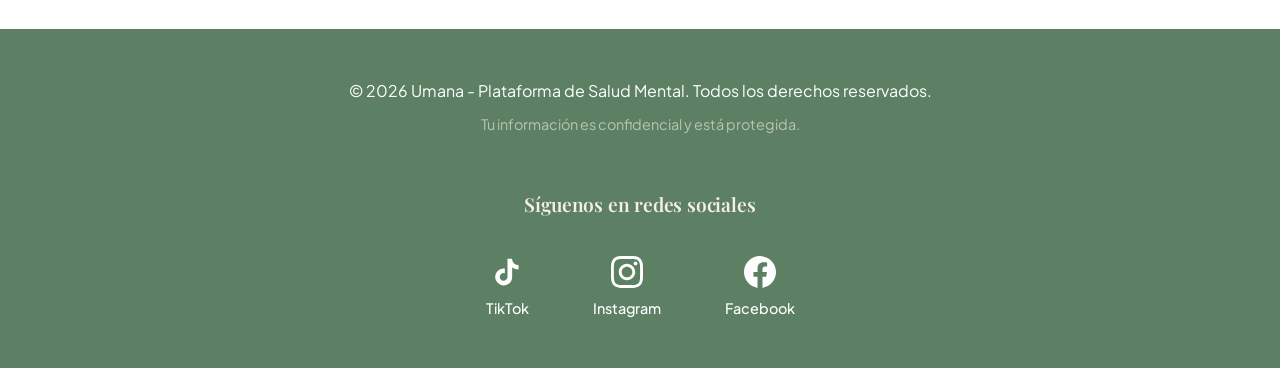
==== commit 7f85cdfe: "feat: add Instagram feed section (Behold.so) + fix recursos.css font weights Co-authored-by: Umana-S" ====
--- a/index.html
+++ b/index.html
@@ -700,6 +700,50 @@
             </div>
         </section>
 
+        <!-- ── Instagram Feed ──────────────────────────────────────── -->
+        <section id="instagram" class="instagram-section reveal" aria-label="Últimas publicaciones en Instagram">
+            <div class="container">
+                <div class="ig-header">
+                    <div class="ig-header-text">
+                        <p class="ig-eyebrow">📸 Instagram</p>
+                        <h2>Últimas publicaciones</h2>
+                        <p>Bienestar mental, reflexiones y consejos desde <a id="ig-handle-link" href="https://www.instagram.com/umana.saludmental/" target="_blank" rel="noopener noreferrer me">@umana.saludmental</a></p>
+                    </div>
+                    <a id="ig-follow-btn" href="https://www.instagram.com/umana.saludmental/" target="_blank" rel="noopener noreferrer me" class="ig-follow-btn" aria-label="Seguir a Umana en Instagram">
+                        <svg width="16" height="16" viewBox="0 0 24 24" fill="currentColor" aria-hidden="true"><path d="M12 2.163c3.204 0 3.584.012 4.85.07 3.252.148 4.771 1.691 4.919 4.919.058 1.265.069 1.645.069 4.849 0 3.205-.012 3.584-.069 4.849-.149 3.225-1.664 4.771-4.919 4.919-1.266.058-1.644.07-4.85.07-3.204 0-3.584-.012-4.849-.07-3.26-.149-4.771-1.699-4.919-4.92-.058-1.265-.07-1.644-.07-4.849 0-3.204.013-3.583.07-4.849.149-3.227 1.664-4.771 4.919-4.919 1.266-.057 1.645-.069 4.849-.069zm0-2.163c-3.259 0-3.667.014-4.947.072-4.358.2-6.78 2.618-6.98 6.98-.059 1.281-.073 1.689-.073 4.948 0 3.259.014 3.668.072 4.948.2 4.358 2.618 6.78 6.98 6.98 1.281.058 1.689.072 4.948.072 3.259 0 3.668-.014 4.948-.072 4.354-.2 6.782-2.618 6.979-6.98.059-1.28.073-1.689.073-4.948 0-3.259-.014-3.667-.072-4.947-.196-4.354-2.617-6.78-6.979-6.98-1.281-.059-1.69-.073-4.949-.073zm0 5.838c-3.403 0-6.162 2.759-6.162 6.162s2.759 6.163 6.162 6.163 6.162-2.759 6.162-6.163c0-3.403-2.759-6.162-6.162-6.162zm0 10.162c-2.209 0-4-1.79-4-4 0-2.209 1.791-4 4-4s4 1.791 4 4c0 2.21-1.791 4-4 4zm6.406-11.845c-.796 0-1.441.645-1.441 1.44s.645 1.44 1.441 1.44c.795 0 1.439-.645 1.439-1.44s-.644-1.44-1.439-1.44z"/></svg>
+                        Seguir en Instagram
+                    </a>
+                </div>
+                <!-- Behold.so widget container — feed injected by JS when feed-id is configured -->
+                <div id="ig-feed-container">
+                    <!-- Shimmer placeholder shown until Behold widget loads or if not configured -->
+                    <div id="ig-placeholder" class="ig-placeholder-grid" aria-hidden="true">
+                        <div class="ig-tile"></div>
+                        <div class="ig-tile"></div>
+                        <div class="ig-tile"></div>
+                        <div class="ig-tile"></div>
+                        <div class="ig-tile"></div>
+                        <div class="ig-tile"></div>
+                        <div class="ig-tile"></div>
+                        <div class="ig-tile"></div>
+                        <div class="ig-tile"></div>
+                    </div>
+                    <!-- Setup prompt shown when no Behold feed ID is configured -->
+                    <div id="ig-setup-notice" class="ig-setup-notice" style="display:none" aria-live="polite">
+                        <p>🔗 <strong>Conecta tu Instagram en segundos:</strong><br>
+                        Crea una cuenta gratuita en <a href="https://behold.so" target="_blank" rel="noopener noreferrer">behold.so</a>, conecta <strong>@umana.saludmental</strong>, copia tu <strong>Feed ID</strong> y pégalo en el panel de administración bajo <em>Contenido del Sitio → Redes Sociales → Feed ID Instagram</em>.<br>
+                        Las publicaciones aparecerán automáticamente cada vez que hagas una nueva publicación.</p>
+                    </div>
+                    <div class="ig-placeholder-cta">
+                        <a href="https://www.instagram.com/umana.saludmental/" target="_blank" rel="noopener noreferrer me" class="ig-follow-btn" style="margin:0 auto">
+                            <svg width="16" height="16" viewBox="0 0 24 24" fill="currentColor" aria-hidden="true"><path d="M12 2.163c3.204 0 3.584.012 4.85.07 3.252.148 4.771 1.691 4.919 4.919.058 1.265.069 1.645.069 4.849 0 3.205-.012 3.584-.069 4.849-.149 3.225-1.664 4.771-4.919 4.919-1.266.058-1.644.07-4.85.07-3.204 0-3.584-.012-4.849-.07-3.26-.149-4.771-1.699-4.919-4.92-.058-1.265-.07-1.644-.07-4.849 0-3.204.013-3.583.07-4.849.149-3.227 1.664-4.771 4.919-4.919 1.266-.057 1.645-.069 4.849-.069zm0-2.163c-3.259 0-3.667.014-4.947.072-4.358.2-6.78 2.618-6.98 6.98-.059 1.281-.073 1.689-.073 4.948 0 3.259.014 3.668.072 4.948.2 4.358 2.618 6.78 6.98 6.98 1.281.058 1.689.072 4.948.072 3.259 0 3.668-.014 4.948-.072 4.354-.2 6.782-2.618 6.979-6.98.059-1.28.073-1.689.073-4.948 0-3.259-.014-3.667-.072-4.947-.196-4.354-2.617-6.78-6.979-6.98-1.281-.059-1.69-.073-4.949-.073zm0 5.838c-3.403 0-6.162 2.759-6.162 6.162s2.759 6.163 6.162 6.163 6.162-2.759 6.162-6.163c0-3.403-2.759-6.162-6.162-6.162zm0 10.162c-2.209 0-4-1.79-4-4 0-2.209 1.791-4 4-4s4 1.791 4 4c0 2.21-1.791 4-4 4zm6.406-11.845c-.796 0-1.441.645-1.441 1.44s.645 1.44 1.441 1.44c.795 0 1.439-.645 1.439-1.44s-.644-1.44-1.439-1.44z"/></svg>
+                            Ver todas las publicaciones
+                        </a>
+                    </div>
+                </div>
+            </div>
+        </section>
+
         <section id="contacto" class="contact">
             <div class="container">
                 <h2 data-i18n="ct.heading">Contacto</h2>
@@ -1019,6 +1063,7 @@
                 if (so.tiktok)    { const el = document.getElementById('cms-social-tiktok');    if (el) el.href = so.tiktok; }
                 if (so.instagram) { const el = document.getElementById('cms-social-instagram'); if (el) el.href = so.instagram; }
                 if (so.facebook)  { const el = document.getElementById('cms-social-facebook');  if (el) el.href = so.facebook; }
+                if (so.beholdFeedId) { initBeholdFeed(so.beholdFeedId); }
             }
             // Logo & Branding
             if (data.branding) {
@@ -1588,5 +1633,58 @@
         });
     }());
     </script>
+
+    <!-- Instagram / Behold.so feed loader -->
+    <script>
+    /* ── Instagram Feed (Behold.so) ─────────────────────────────
+       behold.so is a free, auto-refreshing Instagram widget.
+       Setup: behold.so → connect @umana.saludmental → copy Feed ID
+              → CMS admin /edit → Contenido → Redes Sociales → paste ID.
+       New posts appear automatically — no token management, no backend.
+    ──────────────────────────────────────────────────────────── */
+    (function () {
+        'use strict';
+        var _beholdLoaded = false;
+
+        window.initBeholdFeed = function (feedId) {
+            if (!feedId || _beholdLoaded) return;
+            _beholdLoaded = true;
+
+            var container = document.getElementById('ig-feed-container');
+            var placeholder = document.getElementById('ig-placeholder');
+            var notice = document.getElementById('ig-setup-notice');
+            var cta = document.querySelector('.ig-placeholder-cta');
+            if (!container) return;
+
+            // Hide setup notice if it was shown
+            if (notice) notice.style.display = 'none';
+
+            // Create Behold custom element
+            var widget = document.createElement('behold-widget');
+            widget.setAttribute('feed-id', feedId);
+            container.insertBefore(widget, placeholder);
+
+            // Load Behold script lazily (ESM module, non-blocking)
+            var s = document.createElement('script');
+            s.type = 'module';
+            s.src = 'https://w.behold.so/widget.js';
+            document.head.appendChild(s);
+
+            // Hide shimmer once widget content appears
+            setTimeout(function () {
+                if (placeholder) placeholder.style.display = 'none';
+                if (cta) cta.style.display = 'none';
+            }, 2500);
+        };
+
+        // Show setup notice if no feed is loaded after CMS data applies
+        setTimeout(function () {
+            if (!_beholdLoaded) {
+                var notice = document.getElementById('ig-setup-notice');
+                if (notice) notice.style.display = 'block';
+            }
+        }, 1500);
+    }());
+    </script>
 </body>
 </html>
--- a/styles.css
+++ b/styles.css
@@ -2874,3 +2874,140 @@
     color: var(--color-primary, #5D8064);
     font-weight: 600;
 }
+
+/* ══════════════════════════════════════════════════════════════
+   Instagram Feed Section
+   ══════════════════════════════════════════════════════════════ */
+.instagram-section {
+    padding: 5rem 0;
+    background: var(--color-white, #fff);
+}
+.ig-header {
+    display: flex;
+    align-items: flex-end;
+    justify-content: space-between;
+    gap: 1rem;
+    flex-wrap: wrap;
+    margin-bottom: 2.5rem;
+}
+.ig-header-text .ig-eyebrow {
+    font-family: var(--font-body);
+    font-size: 0.78rem;
+    font-weight: 700;
+    letter-spacing: 0.12em;
+    text-transform: uppercase;
+    color: var(--color-primary);
+    margin-bottom: 0.35rem;
+}
+.ig-header-text h2 {
+    font-size: 2.2rem;
+    color: var(--color-dark);
+    margin-bottom: 0.4rem;
+    position: relative;
+    display: inline-block;
+}
+.ig-header-text h2::after {
+    content: '';
+    position: absolute;
+    bottom: -8px;
+    left: 0;
+    width: 52px;
+    height: 4px;
+    background: linear-gradient(90deg, #D9A88F, #5D8064);
+    border-radius: 2px;
+}
+.ig-header-text p {
+    color: #666;
+    font-size: 0.95rem;
+    margin-top: 0.75rem;
+}
+.ig-header-text p a {
+    color: var(--color-primary);
+    font-weight: 600;
+    text-decoration: none;
+}
+.ig-header-text p a:hover { text-decoration: underline; }
+.ig-follow-btn {
+    display: inline-flex;
+    align-items: center;
+    gap: 0.5rem;
+    padding: 0.65rem 1.4rem;
+    border: 2px solid var(--color-primary);
+    border-radius: 50px;
+    font-family: var(--font-body);
+    font-size: 0.875rem;
+    font-weight: 600;
+    color: var(--color-primary);
+    text-decoration: none;
+    white-space: nowrap;
+    transition: background 0.2s ease, color 0.2s ease;
+    flex-shrink: 0;
+}
+.ig-follow-btn:hover {
+    background: var(--color-primary);
+    color: #fff;
+}
+/* Shimmer placeholder grid */
+.ig-placeholder-grid {
+    display: grid;
+    grid-template-columns: repeat(3, 1fr);
+    gap: 6px;
+    border-radius: var(--radius-md);
+    overflow: hidden;
+}
+.ig-tile {
+    aspect-ratio: 1;
+    border-radius: 0;
+    background: linear-gradient(90deg, #e8ede8 25%, #d8e2d8 50%, #e8ede8 75%);
+    background-size: 400% 100%;
+    animation: igShimmer 1.8s ease-in-out infinite;
+}
+.ig-tile:nth-child(2) { animation-delay: .15s; }
+.ig-tile:nth-child(3) { animation-delay: .30s; }
+.ig-tile:nth-child(4) { animation-delay: .10s; }
+.ig-tile:nth-child(5) { animation-delay: .25s; }
+.ig-tile:nth-child(6) { animation-delay: .40s; }
+.ig-tile:nth-child(7) { animation-delay: .20s; }
+.ig-tile:nth-child(8) { animation-delay: .35s; }
+.ig-tile:nth-child(9) { animation-delay: .50s; }
+@keyframes igShimmer {
+    0%   { background-position: 100% 0; }
+    100% { background-position: -100% 0; }
+}
+.ig-placeholder-cta {
+    text-align: center;
+    margin-top: 2rem;
+}
+/* Behold widget overrides (fit the grid) */
+#ig-feed-container behold-widget {
+    display: block;
+    width: 100%;
+}
+/* Setup notice (shown when no feed ID) */
+.ig-setup-notice {
+    background: #f0f5f1;
+    border: 1.5px dashed var(--color-primary);
+    border-radius: var(--radius-md);
+    padding: 2rem;
+    text-align: center;
+    margin-top: 1.5rem;
+}
+.ig-setup-notice p {
+    color: var(--color-dark);
+    font-size: 0.9rem;
+    line-height: 1.6;
+    margin-bottom: 0.5rem;
+}
+.ig-setup-notice strong { color: var(--color-primary); }
+.ig-setup-notice code {
+    background: rgba(93,128,100,.12);
+    padding: 0.15em 0.4em;
+    border-radius: 4px;
+    font-size: 0.85em;
+    color: var(--color-primary);
+}
+@media (max-width: 640px) {
+    .ig-placeholder-grid { grid-template-columns: repeat(2, 1fr); }
+    .ig-tile:nth-child(9) { display: none; }
+    .ig-header { flex-direction: column; align-items: flex-start; }
+}
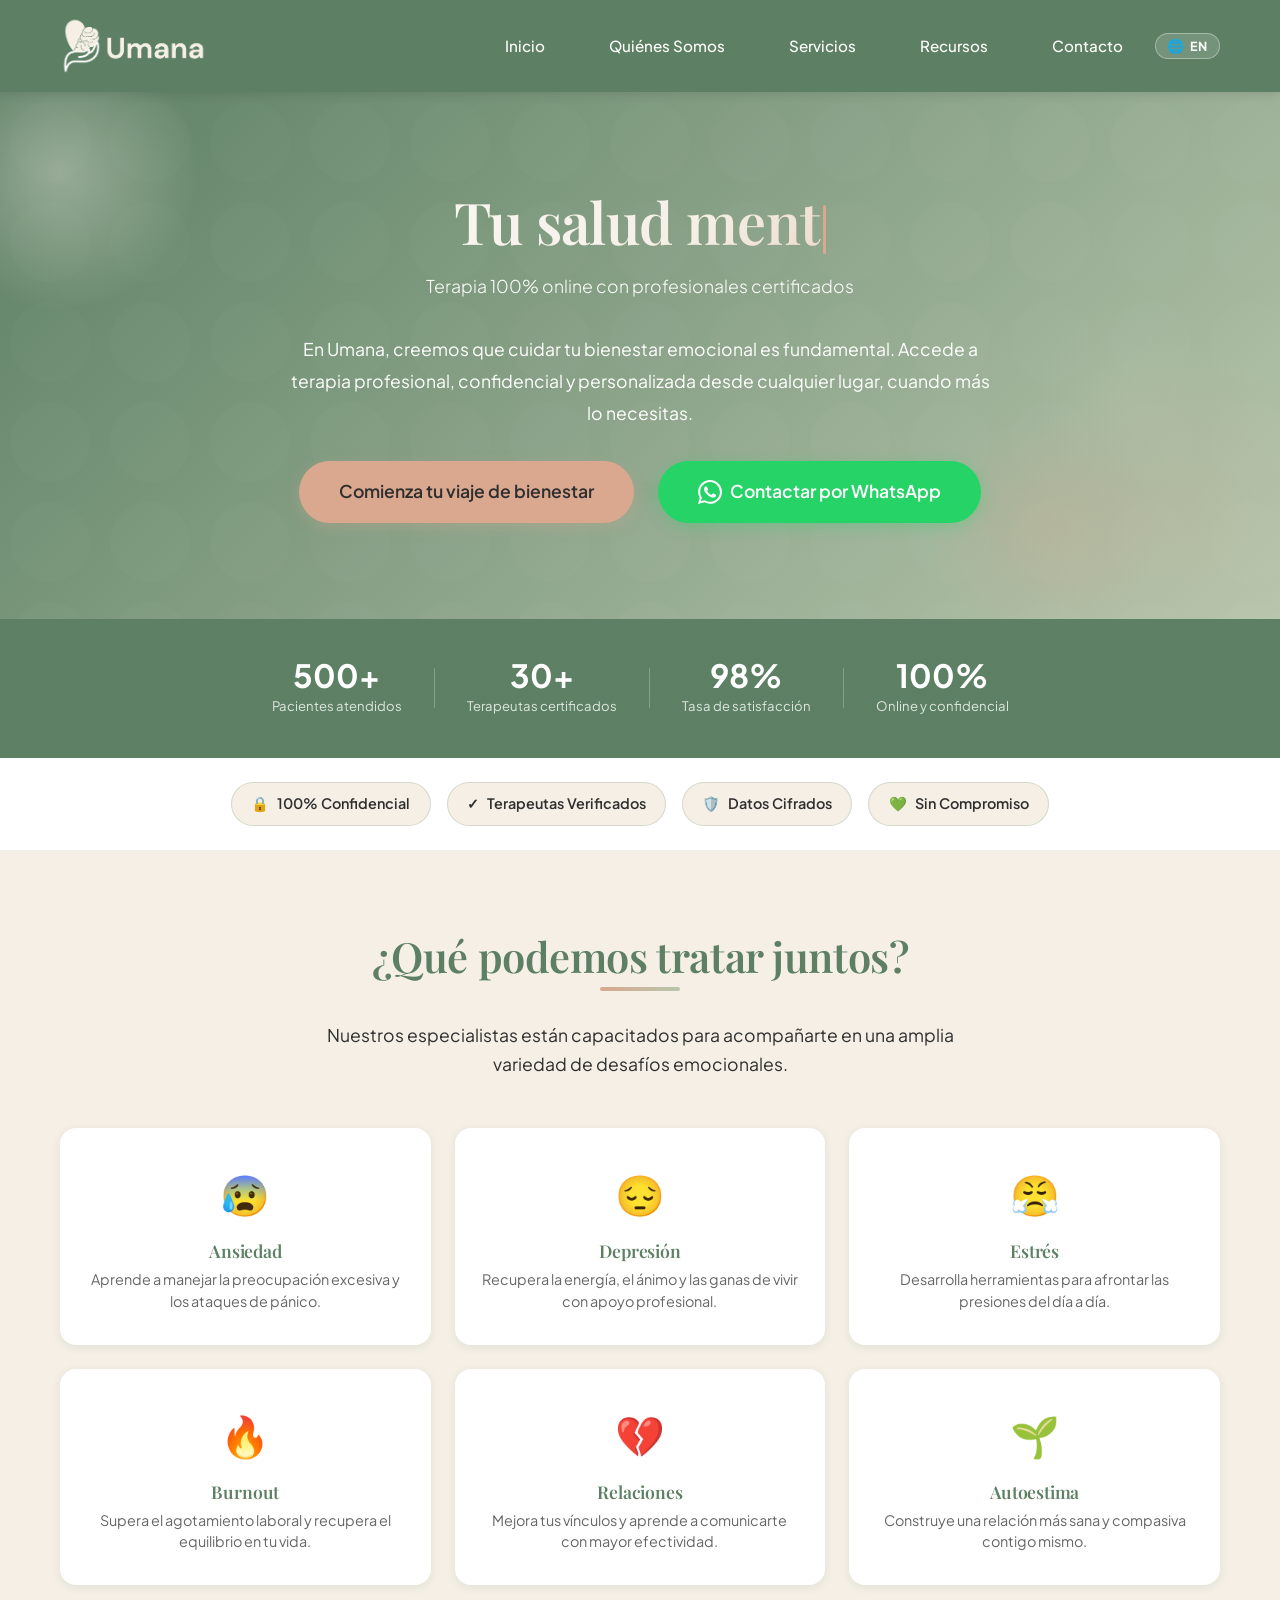
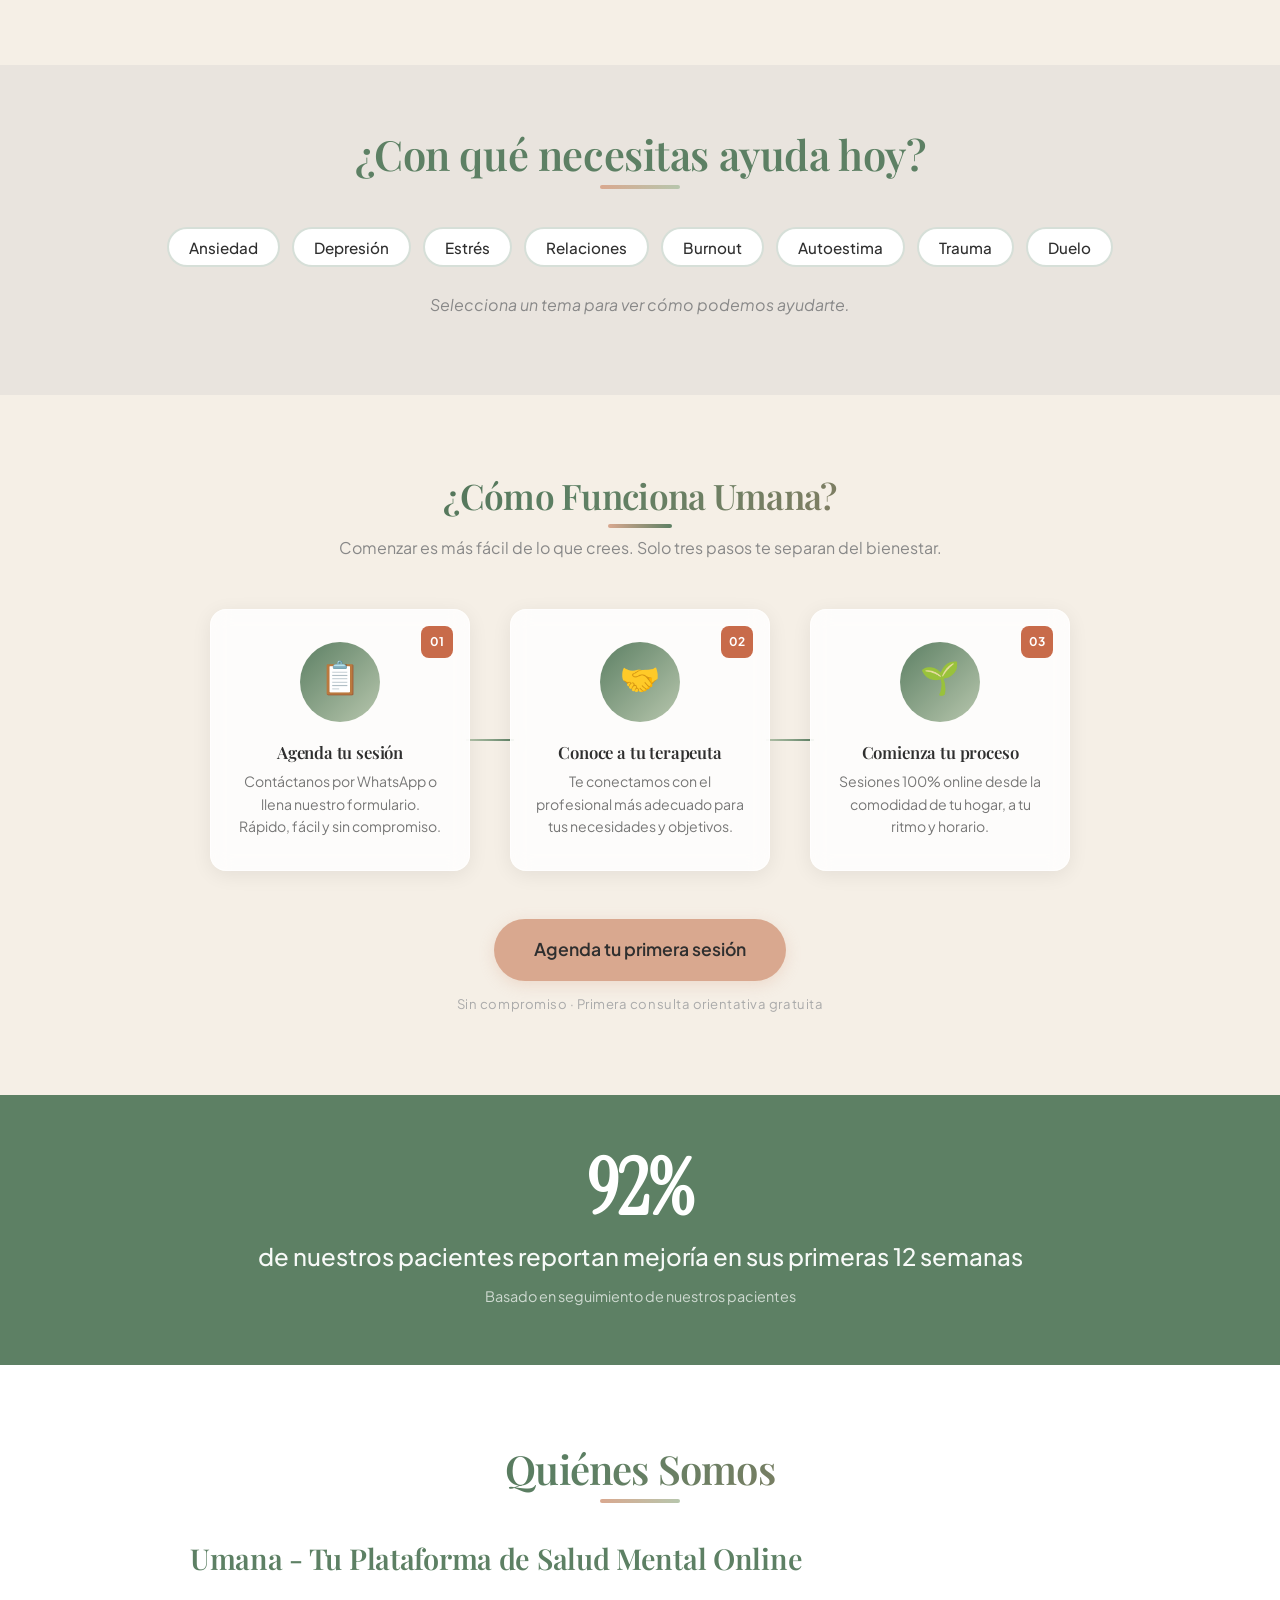
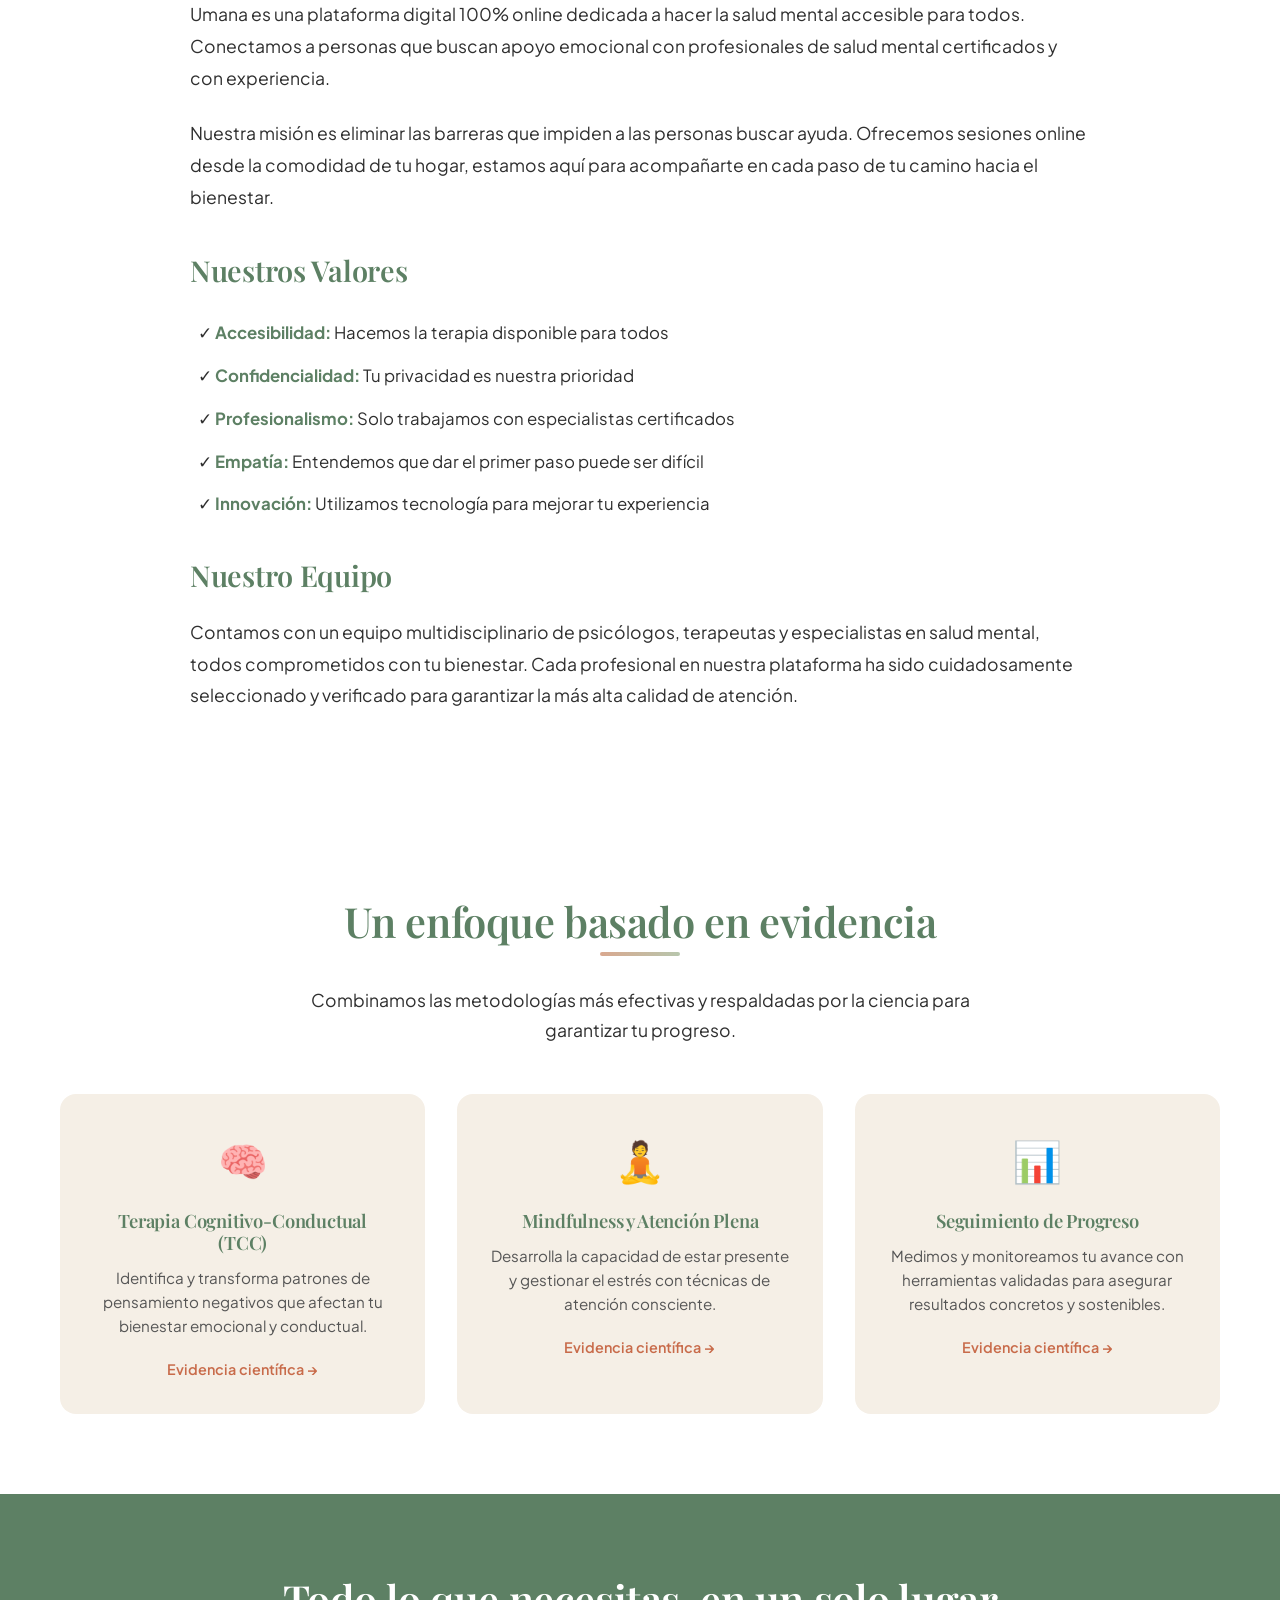
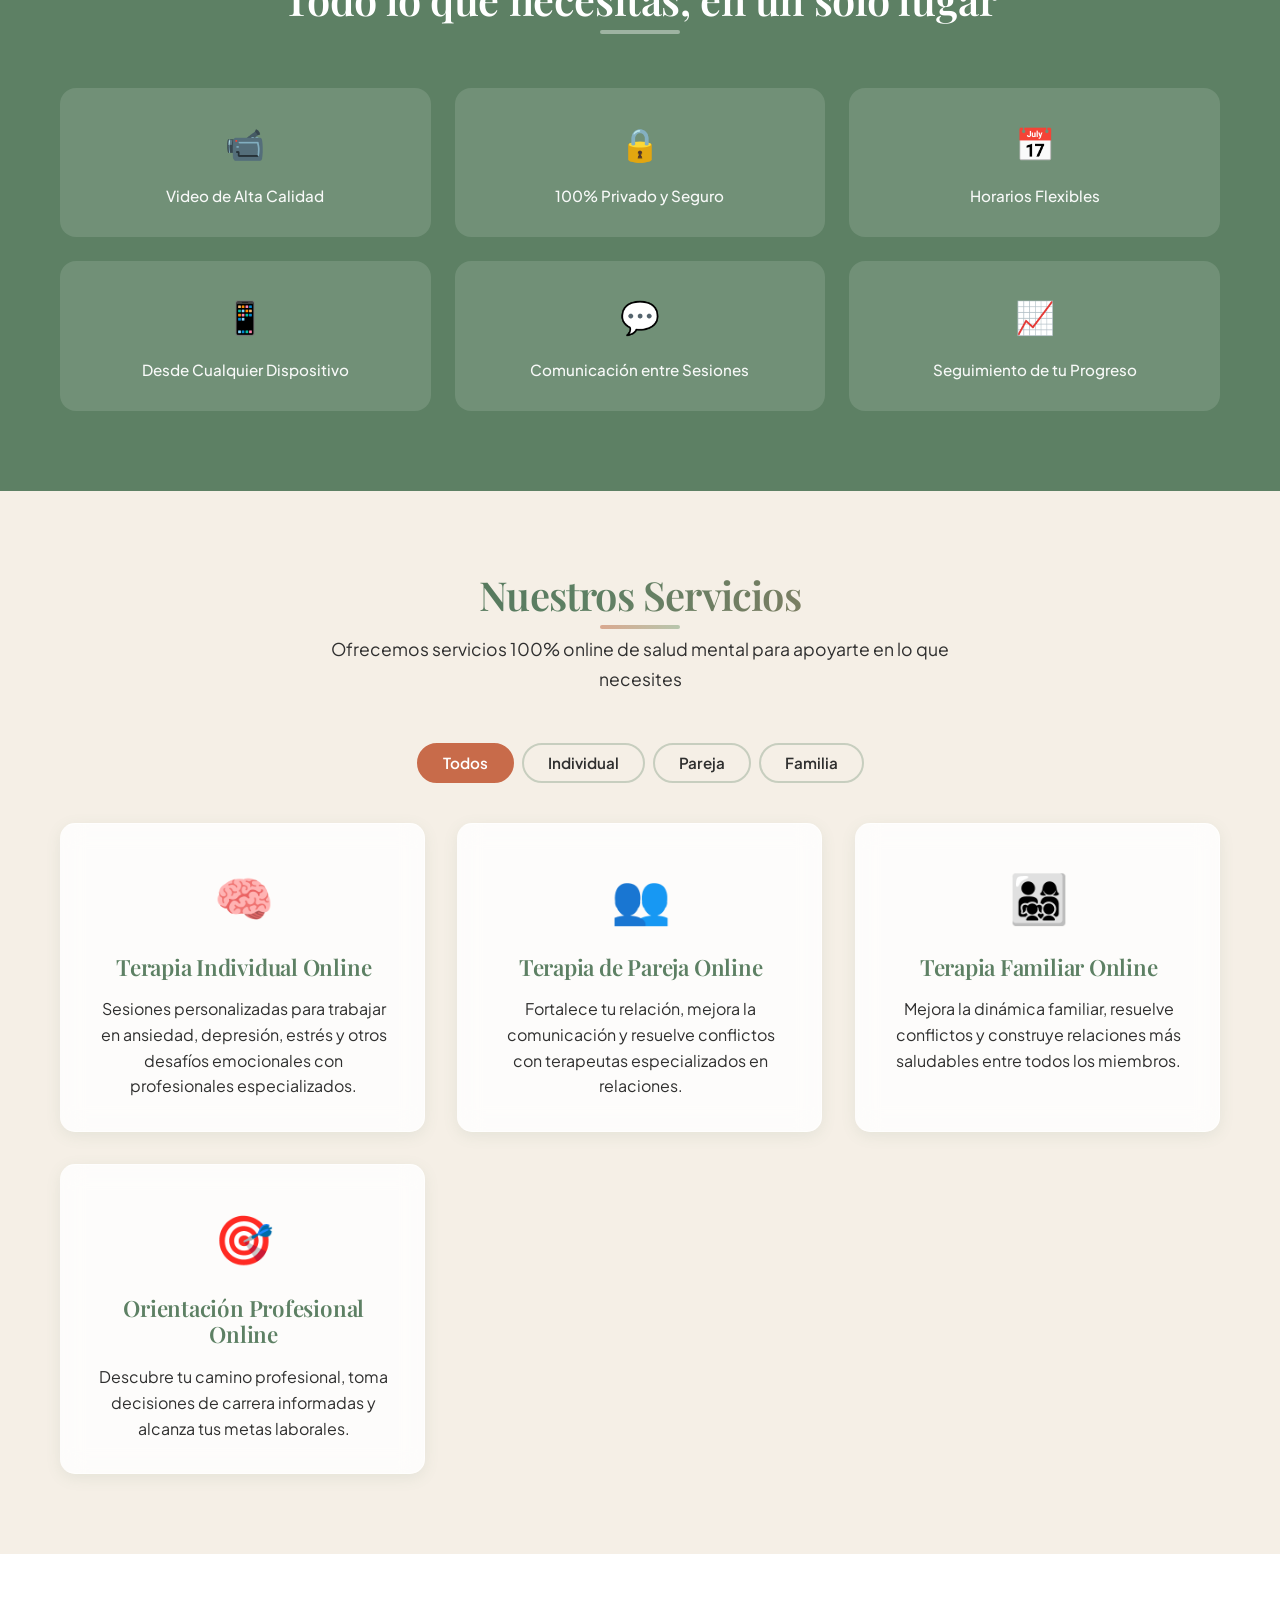
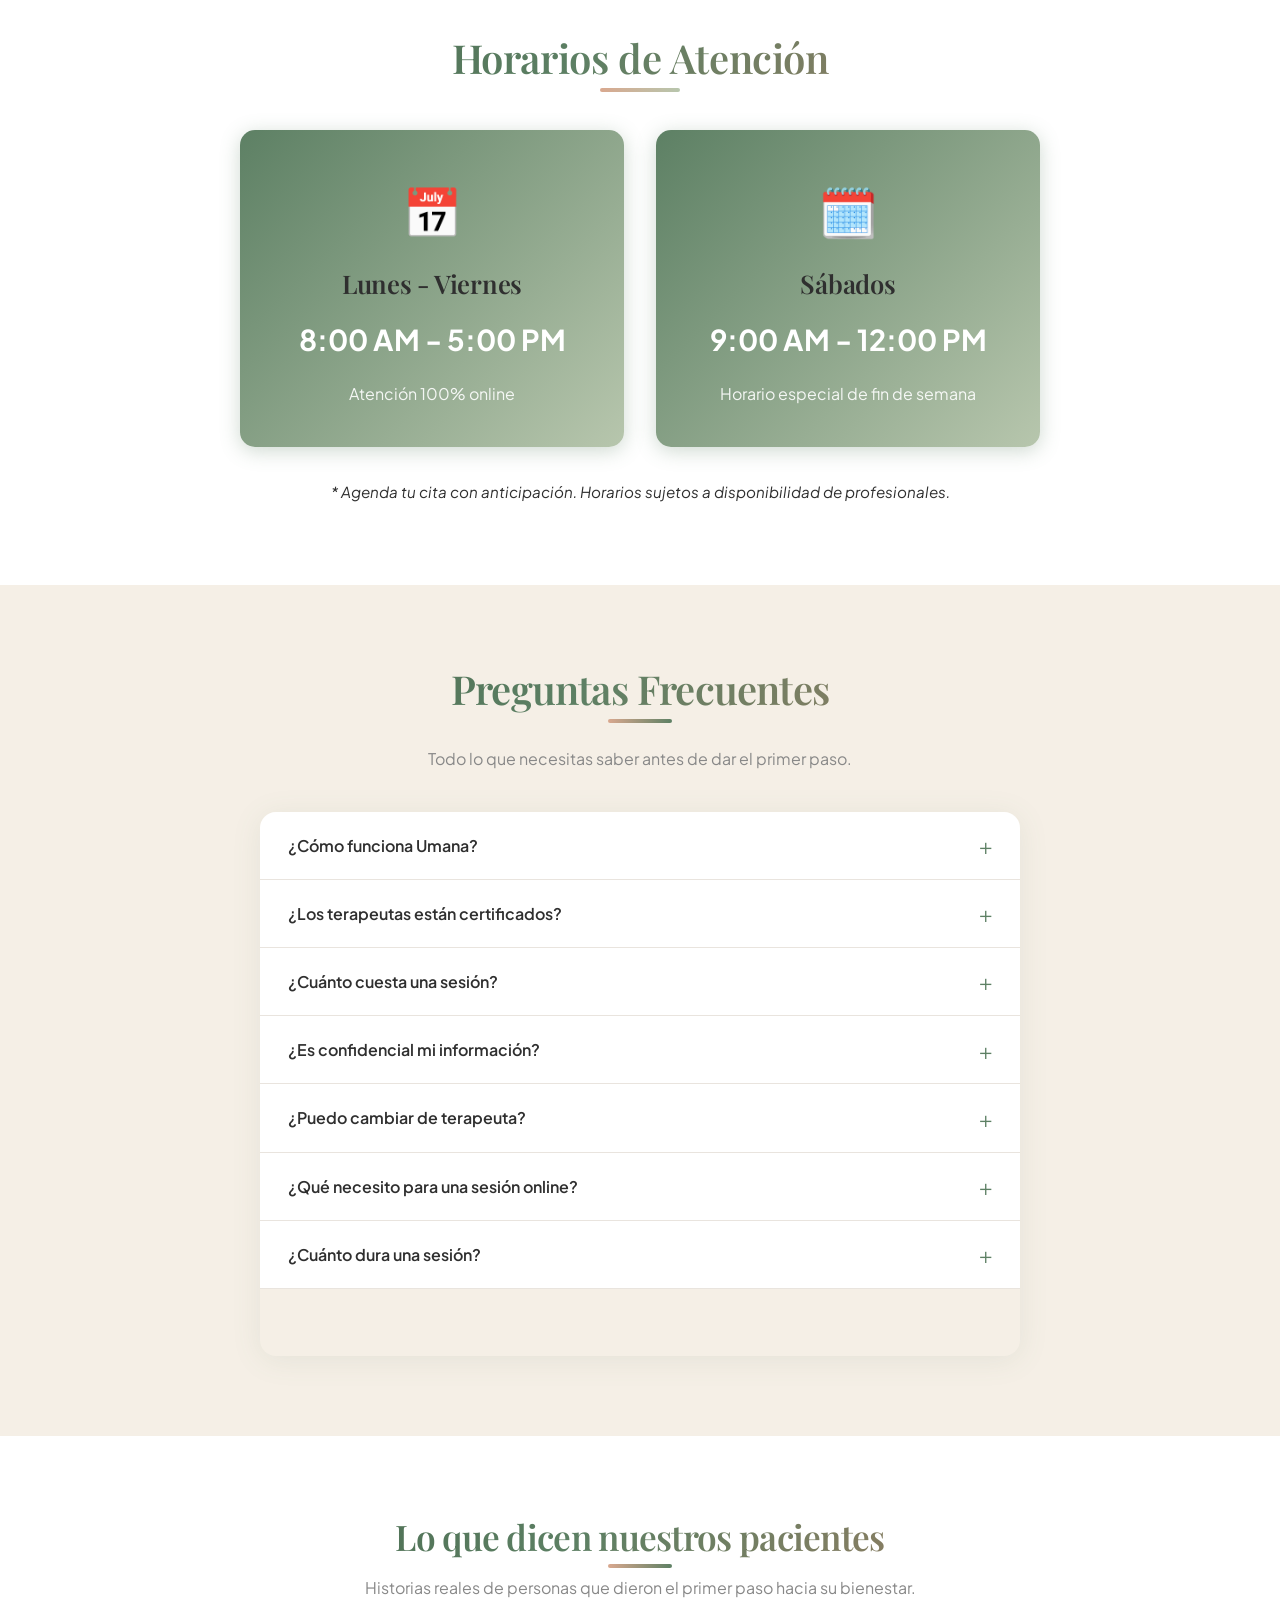
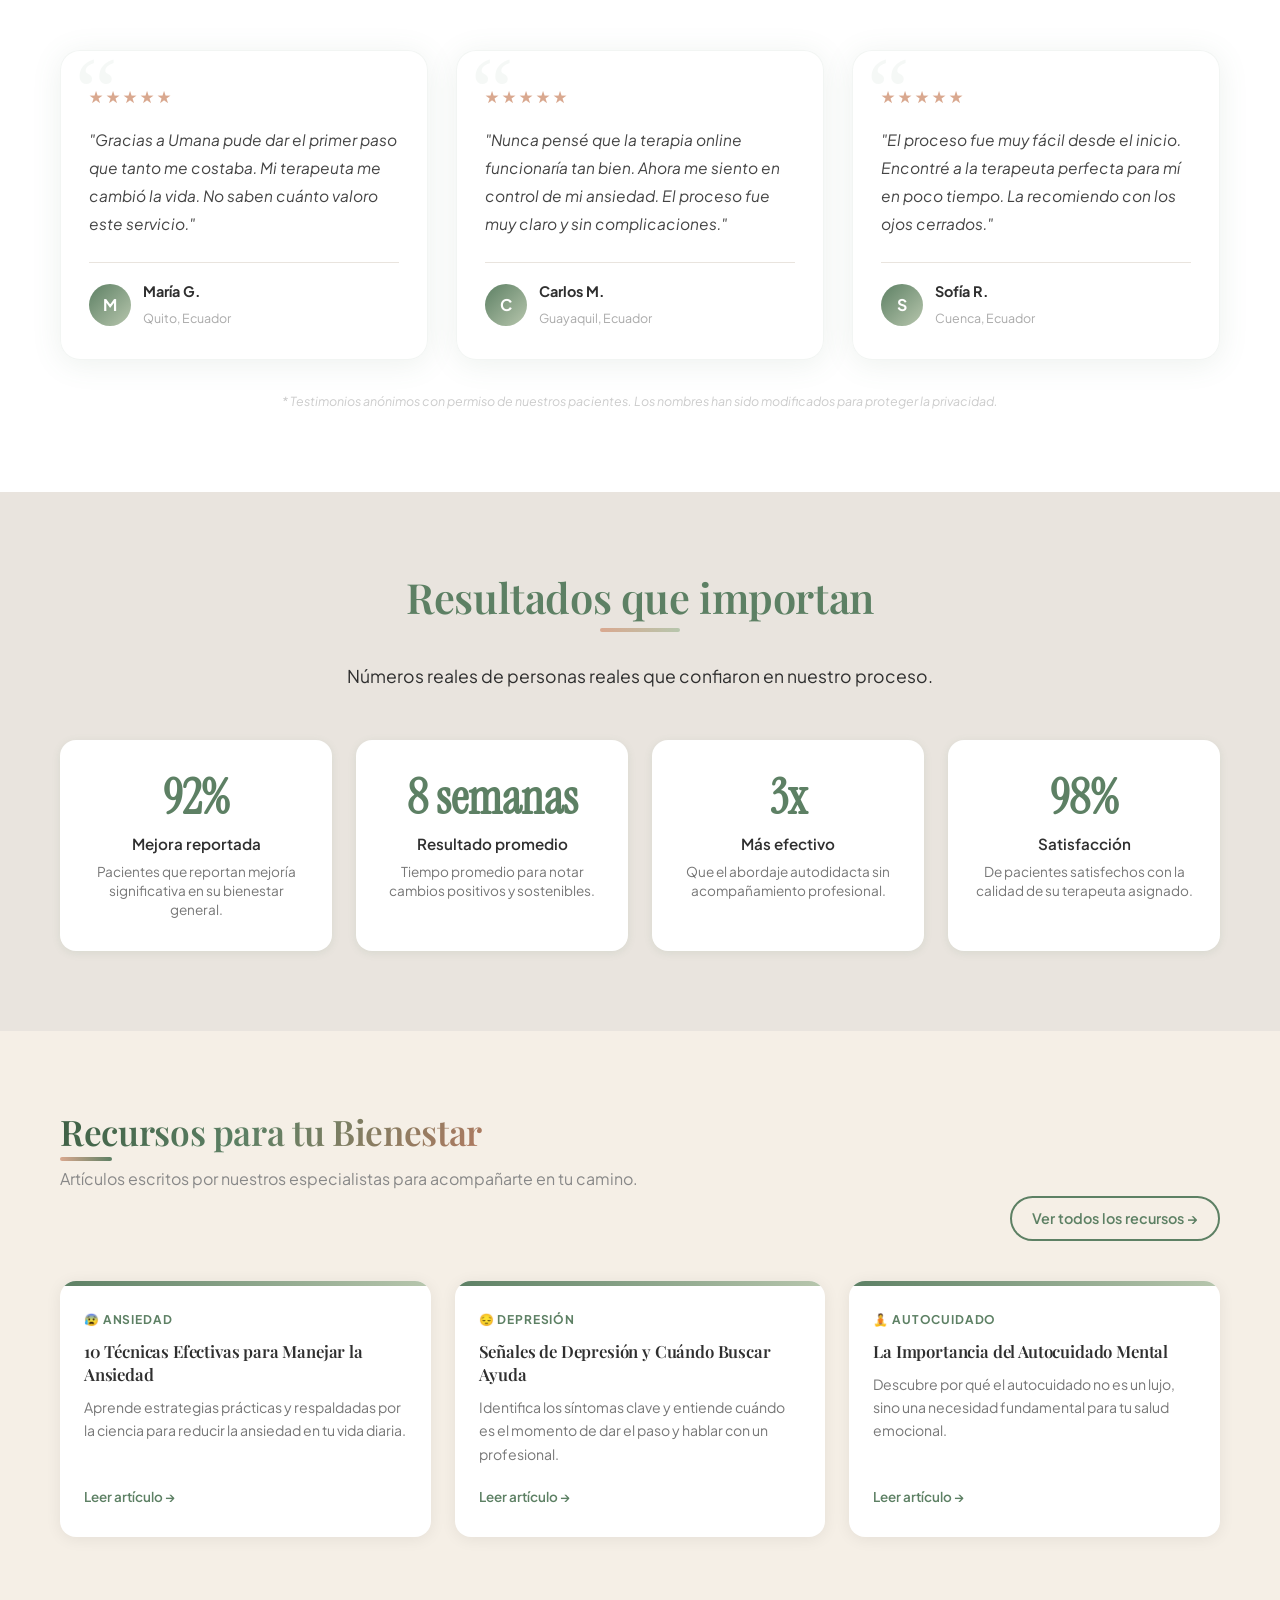
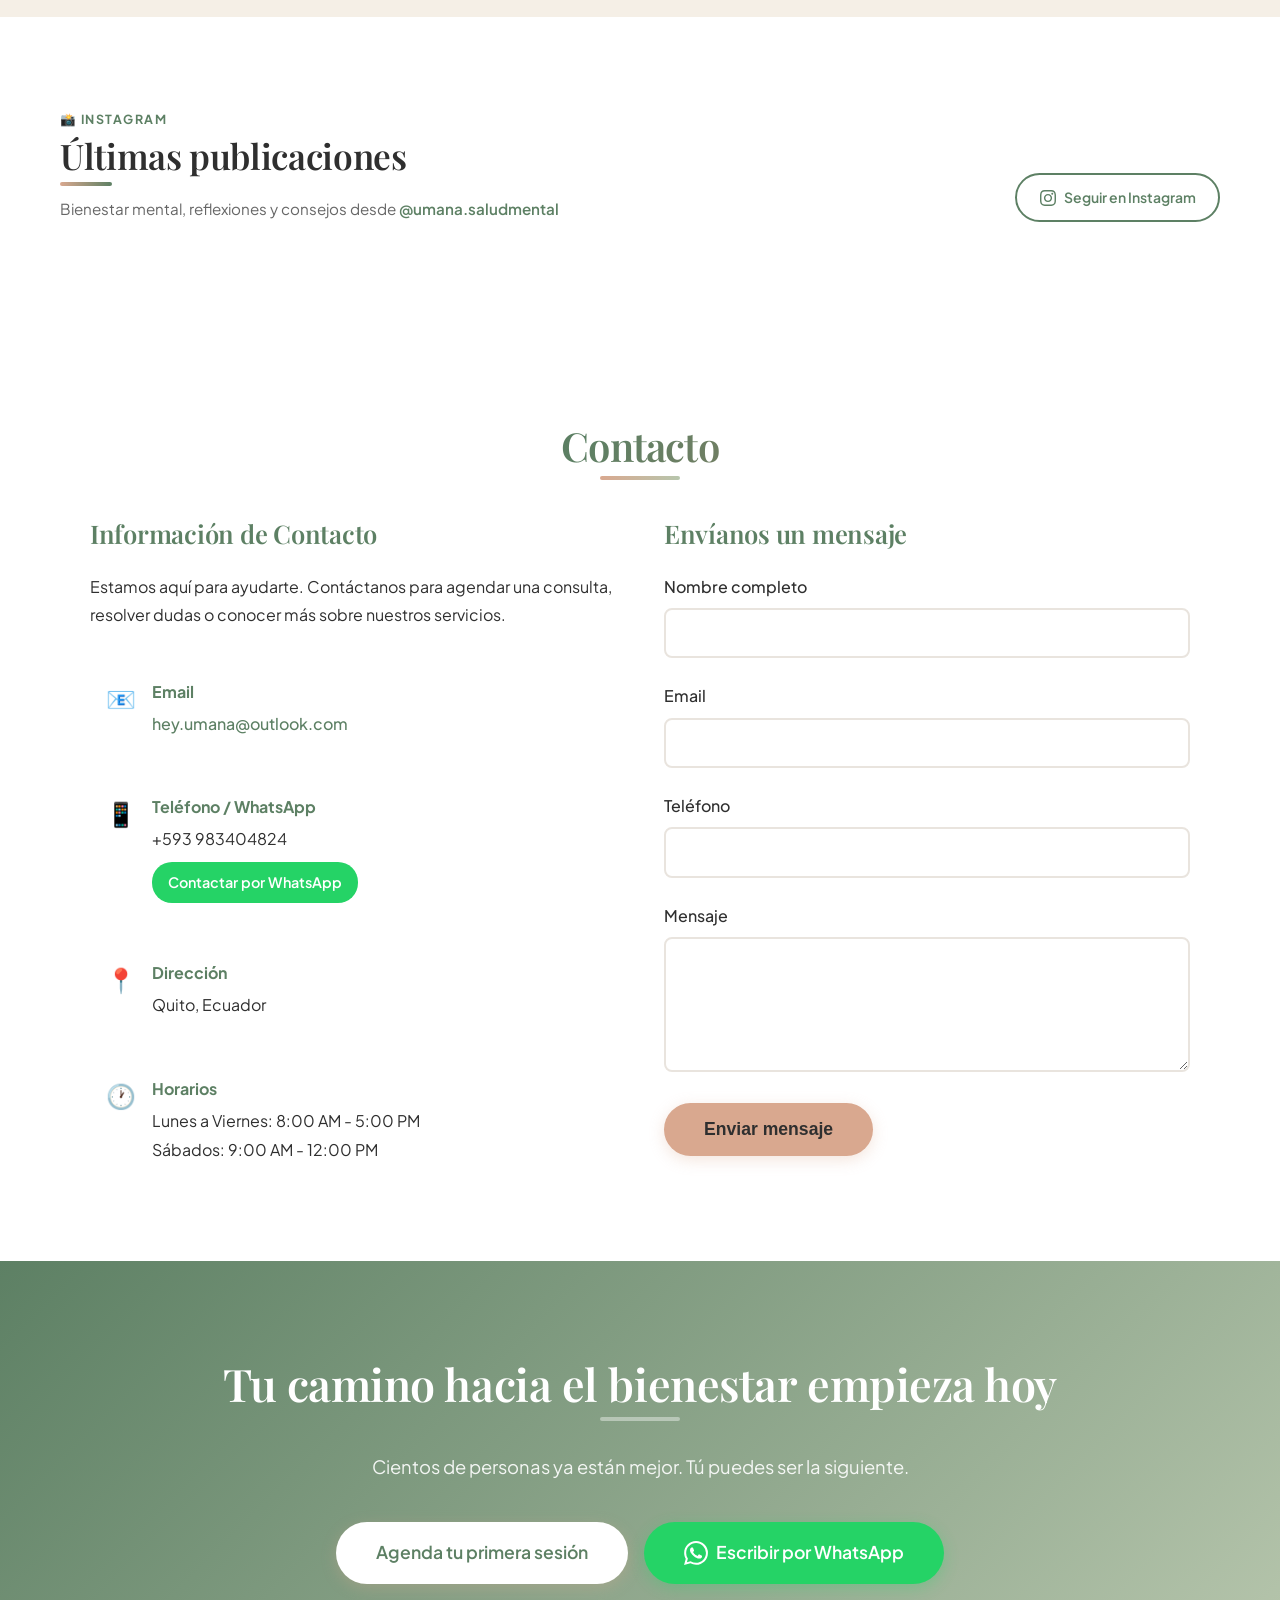
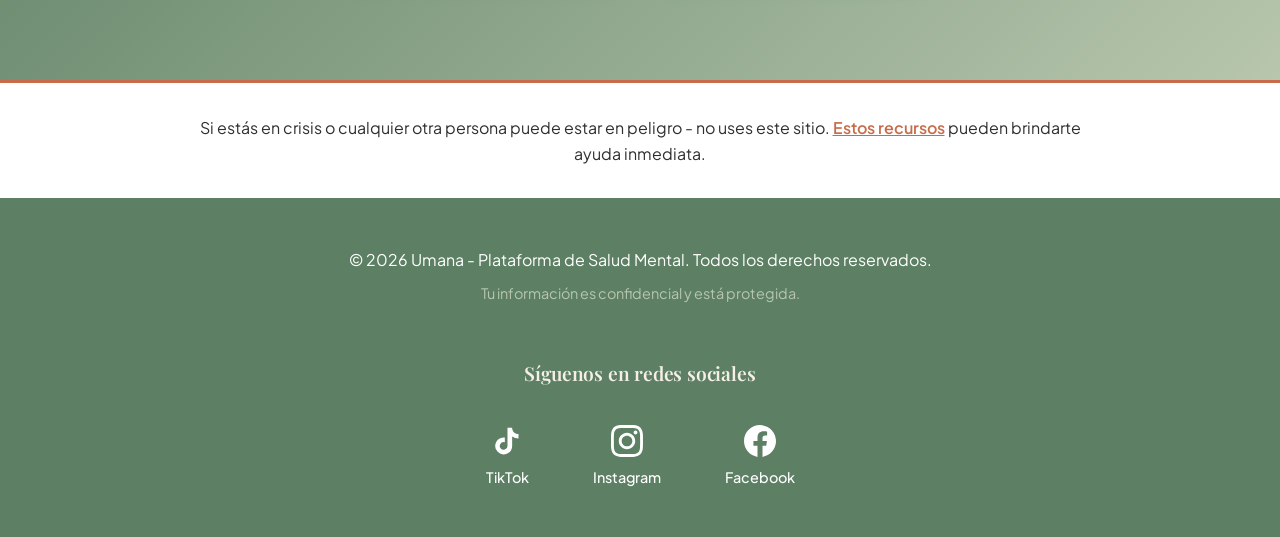
==== commit 17e04dcc: "feat: activate Instagram feed with Behold Feed ID, remove setup notice Co-authored-by: Umana-Salud-M" ====
--- a/index.html
+++ b/index.html
@@ -728,18 +728,6 @@
                         <div class="ig-tile"></div>
                         <div class="ig-tile"></div>
                     </div>
-                    <!-- Setup prompt shown when no Behold feed ID is configured -->
-                    <div id="ig-setup-notice" class="ig-setup-notice" style="display:none" aria-live="polite">
-                        <p>🔗 <strong>Conecta tu Instagram en segundos:</strong><br>
-                        Crea una cuenta gratuita en <a href="https://behold.so" target="_blank" rel="noopener noreferrer">behold.so</a>, conecta <strong>@umana.saludmental</strong>, copia tu <strong>Feed ID</strong> y pégalo en el panel de administración bajo <em>Contenido del Sitio → Redes Sociales → Feed ID Instagram</em>.<br>
-                        Las publicaciones aparecerán automáticamente cada vez que hagas una nueva publicación.</p>
-                    </div>
-                    <div class="ig-placeholder-cta">
-                        <a href="https://www.instagram.com/umana.saludmental/" target="_blank" rel="noopener noreferrer me" class="ig-follow-btn" style="margin:0 auto">
-                            <svg width="16" height="16" viewBox="0 0 24 24" fill="currentColor" aria-hidden="true"><path d="M12 2.163c3.204 0 3.584.012 4.85.07 3.252.148 4.771 1.691 4.919 4.919.058 1.265.069 1.645.069 4.849 0 3.205-.012 3.584-.069 4.849-.149 3.225-1.664 4.771-4.919 4.919-1.266.058-1.644.07-4.85.07-3.204 0-3.584-.012-4.849-.07-3.26-.149-4.771-1.699-4.919-4.92-.058-1.265-.07-1.644-.07-4.849 0-3.204.013-3.583.07-4.849.149-3.227 1.664-4.771 4.919-4.919 1.266-.057 1.645-.069 4.849-.069zm0-2.163c-3.259 0-3.667.014-4.947.072-4.358.2-6.78 2.618-6.98 6.98-.059 1.281-.073 1.689-.073 4.948 0 3.259.014 3.668.072 4.948.2 4.358 2.618 6.78 6.98 6.98 1.281.058 1.689.072 4.948.072 3.259 0 3.668-.014 4.948-.072 4.354-.2 6.782-2.618 6.979-6.98.059-1.28.073-1.689.073-4.948 0-3.259-.014-3.667-.072-4.947-.196-4.354-2.617-6.78-6.979-6.98-1.281-.059-1.69-.073-4.949-.073zm0 5.838c-3.403 0-6.162 2.759-6.162 6.162s2.759 6.163 6.162 6.163 6.162-2.759 6.162-6.163c0-3.403-2.759-6.162-6.162-6.162zm0 10.162c-2.209 0-4-1.79-4-4 0-2.209 1.791-4 4-4s4 1.791 4 4c0 2.21-1.791 4-4 4zm6.406-11.845c-.796 0-1.441.645-1.441 1.44s.645 1.44 1.441 1.44c.795 0 1.439-.645 1.439-1.44s-.644-1.44-1.439-1.44z"/></svg>
-                            Ver todas las publicaciones
-                        </a>
-                    </div>
                 </div>
             </div>
         </section>
@@ -1637,9 +1625,7 @@
     <!-- Instagram / Behold.so feed loader -->
     <script>
     /* ── Instagram Feed (Behold.so) ─────────────────────────────
-       behold.so is a free, auto-refreshing Instagram widget.
-       Setup: behold.so → connect @umana.saludmental → copy Feed ID
-              → CMS admin /edit → Contenido → Redes Sociales → paste ID.
+       Auto-refreshing Instagram widget. Feed ID: mig5lKXMAg1A9HsRL670
        New posts appear automatically — no token management, no backend.
     ──────────────────────────────────────────────────────────── */
     (function () {
@@ -1650,18 +1636,16 @@
             if (!feedId || _beholdLoaded) return;
             _beholdLoaded = true;
 
+            // Accept full URL or bare ID
+            var id = feedId.replace(/^https?:\/\/feeds\.behold\.so\//, '');
+
             var container = document.getElementById('ig-feed-container');
             var placeholder = document.getElementById('ig-placeholder');
-            var notice = document.getElementById('ig-setup-notice');
-            var cta = document.querySelector('.ig-placeholder-cta');
             if (!container) return;
-
-            // Hide setup notice if it was shown
-            if (notice) notice.style.display = 'none';
 
             // Create Behold custom element
             var widget = document.createElement('behold-widget');
-            widget.setAttribute('feed-id', feedId);
+            widget.setAttribute('feed-id', id);
             container.insertBefore(widget, placeholder);
 
             // Load Behold script lazily (ESM module, non-blocking)
@@ -1673,17 +1657,8 @@
             // Hide shimmer once widget content appears
             setTimeout(function () {
                 if (placeholder) placeholder.style.display = 'none';
-                if (cta) cta.style.display = 'none';
             }, 2500);
         };
-
-        // Show setup notice if no feed is loaded after CMS data applies
-        setTimeout(function () {
-            if (!_beholdLoaded) {
-                var notice = document.getElementById('ig-setup-notice');
-                if (notice) notice.style.display = 'block';
-            }
-        }, 1500);
     }());
     </script>
 </body>
--- a/styles.css
+++ b/styles.css
@@ -2983,29 +2983,6 @@
     display: block;
     width: 100%;
 }
-/* Setup notice (shown when no feed ID) */
-.ig-setup-notice {
-    background: #f0f5f1;
-    border: 1.5px dashed var(--color-primary);
-    border-radius: var(--radius-md);
-    padding: 2rem;
-    text-align: center;
-    margin-top: 1.5rem;
-}
-.ig-setup-notice p {
-    color: var(--color-dark);
-    font-size: 0.9rem;
-    line-height: 1.6;
-    margin-bottom: 0.5rem;
-}
-.ig-setup-notice strong { color: var(--color-primary); }
-.ig-setup-notice code {
-    background: rgba(93,128,100,.12);
-    padding: 0.15em 0.4em;
-    border-radius: 4px;
-    font-size: 0.85em;
-    color: var(--color-primary);
-}
 @media (max-width: 640px) {
     .ig-placeholder-grid { grid-template-columns: repeat(2, 1fr); }
     .ig-tile:nth-child(9) { display: none; }
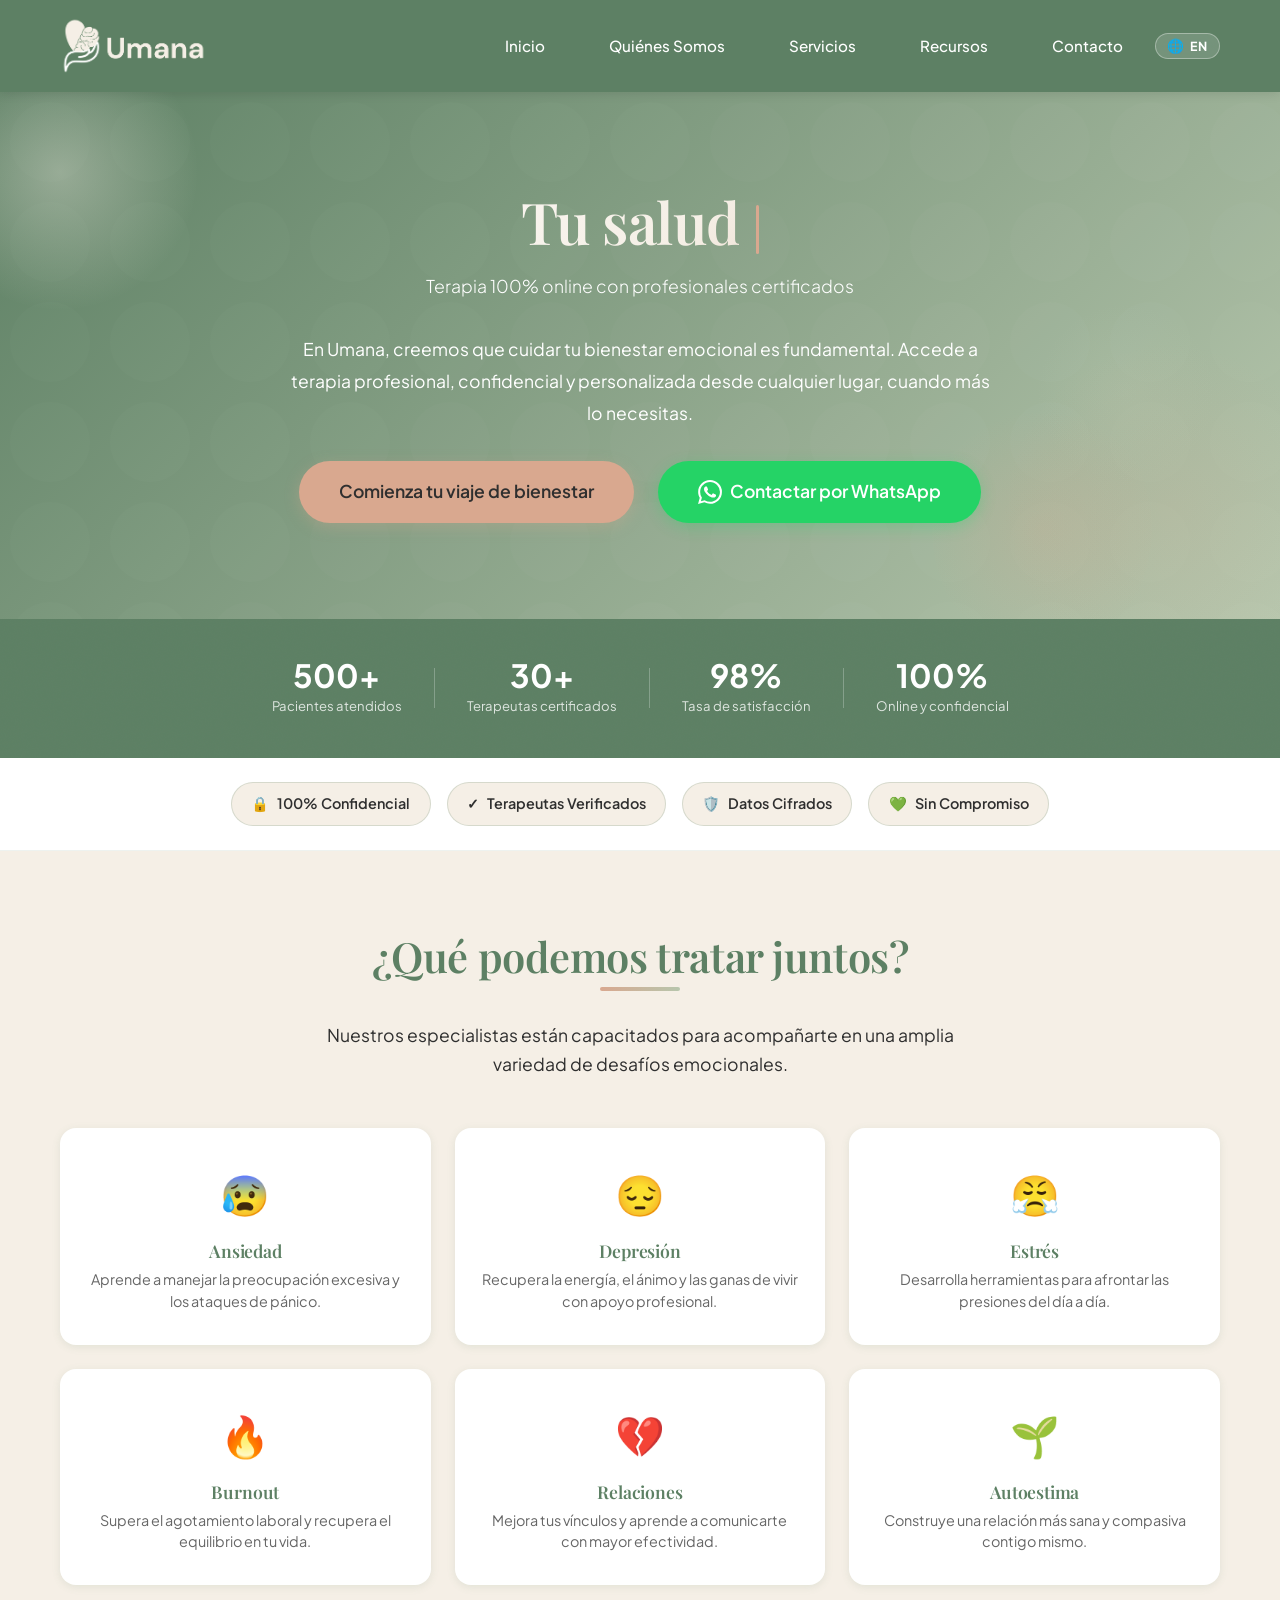
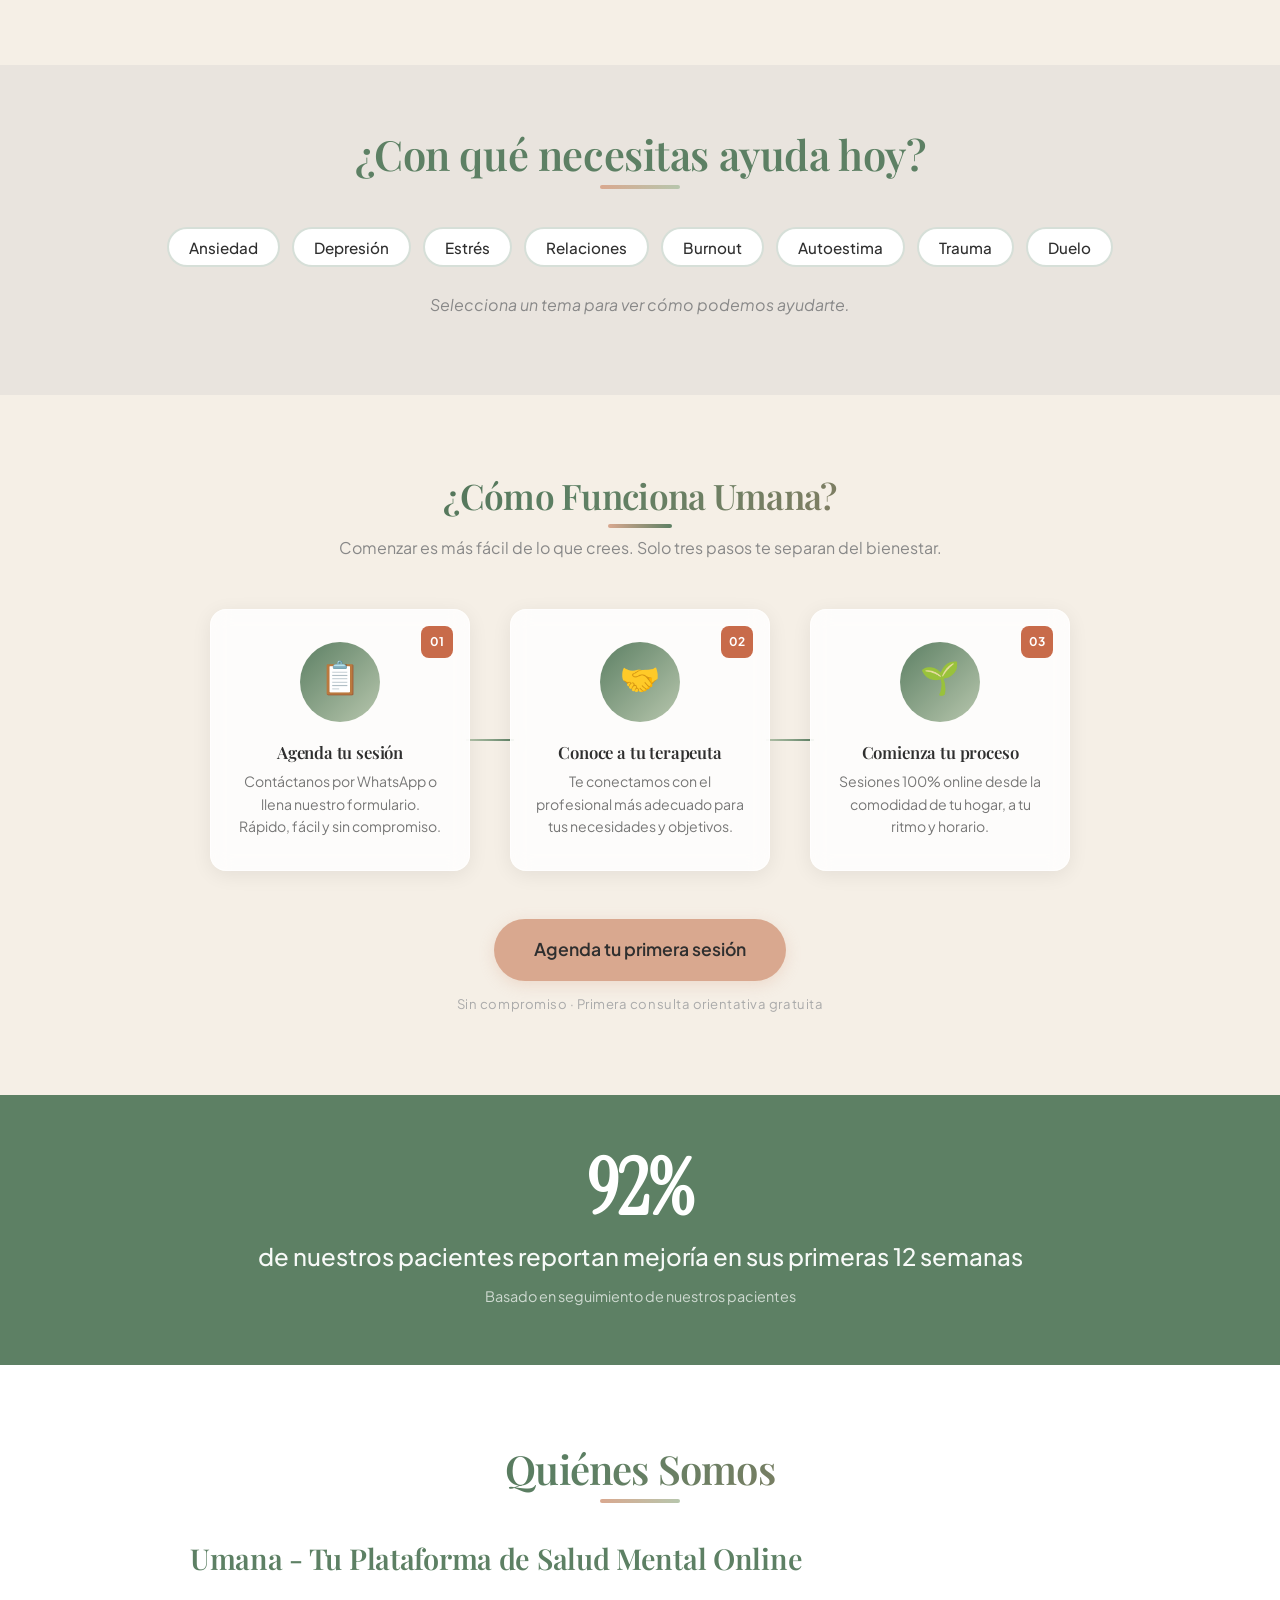
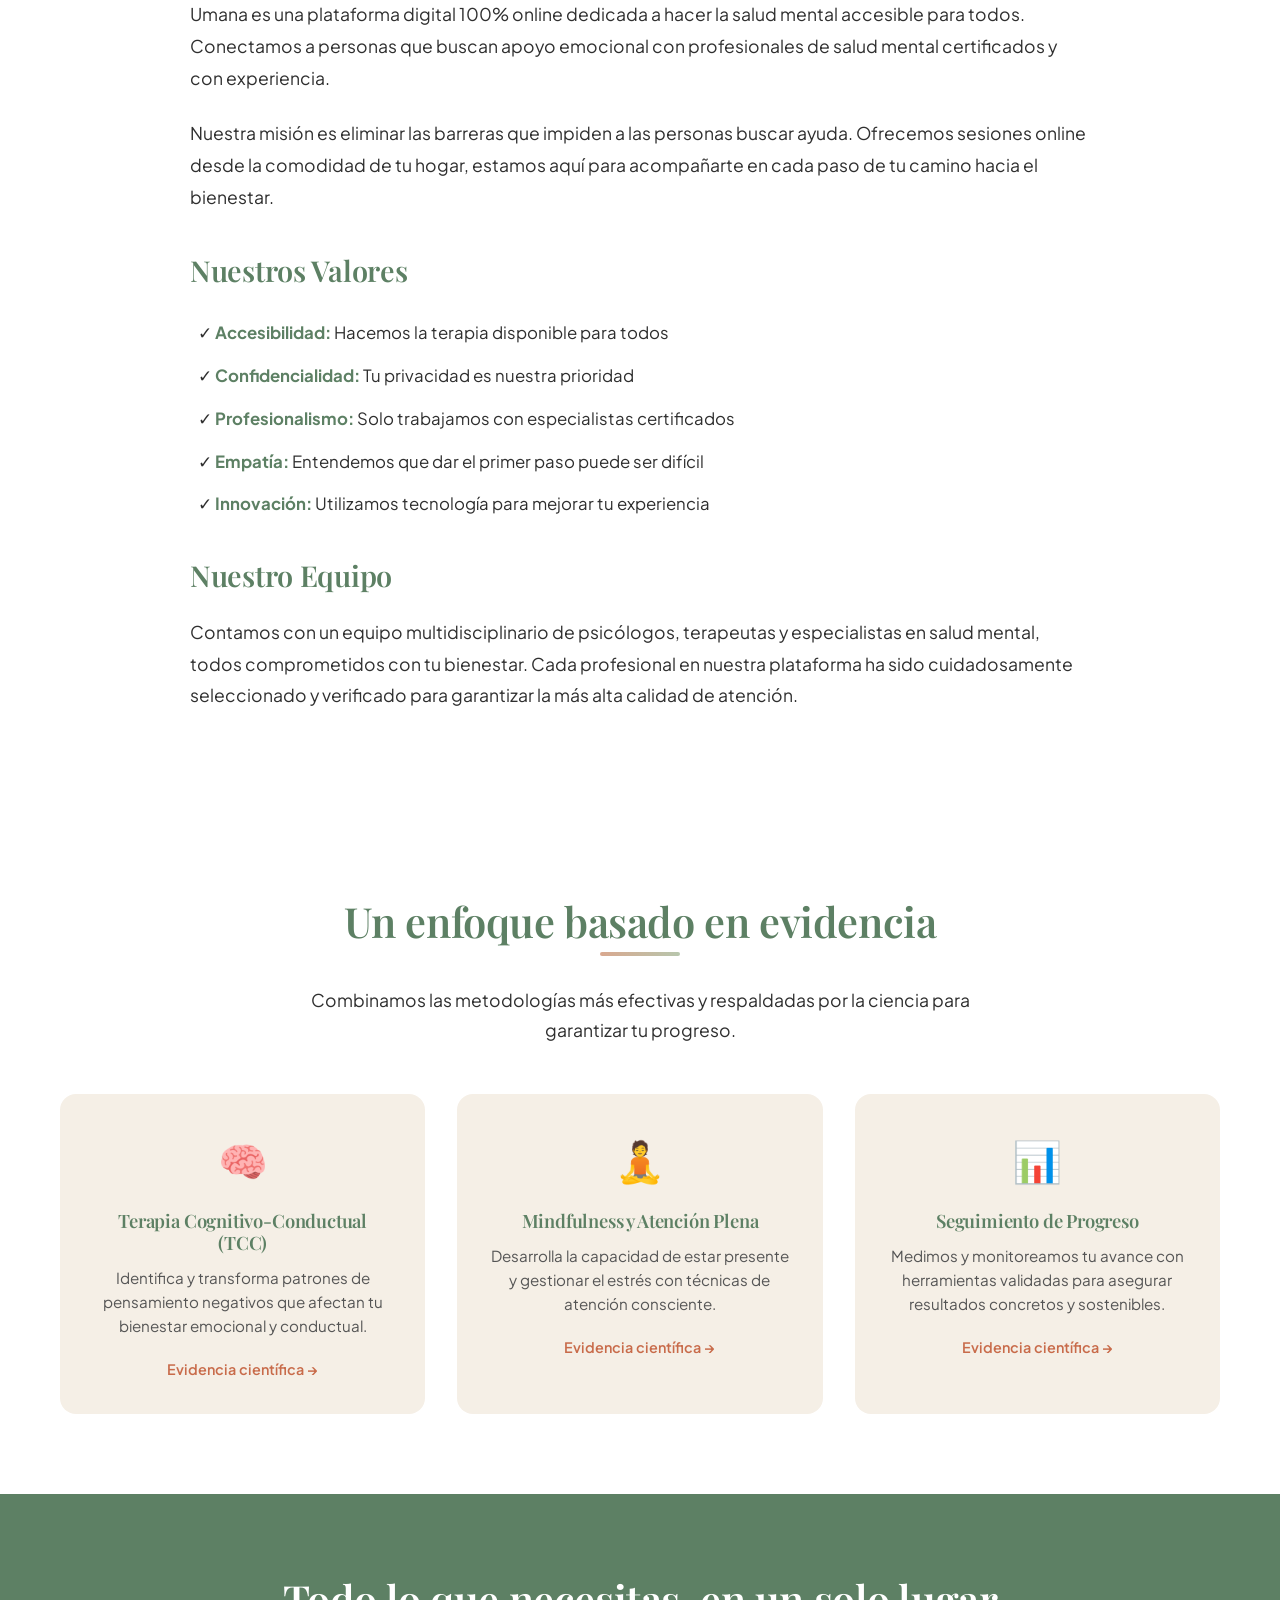
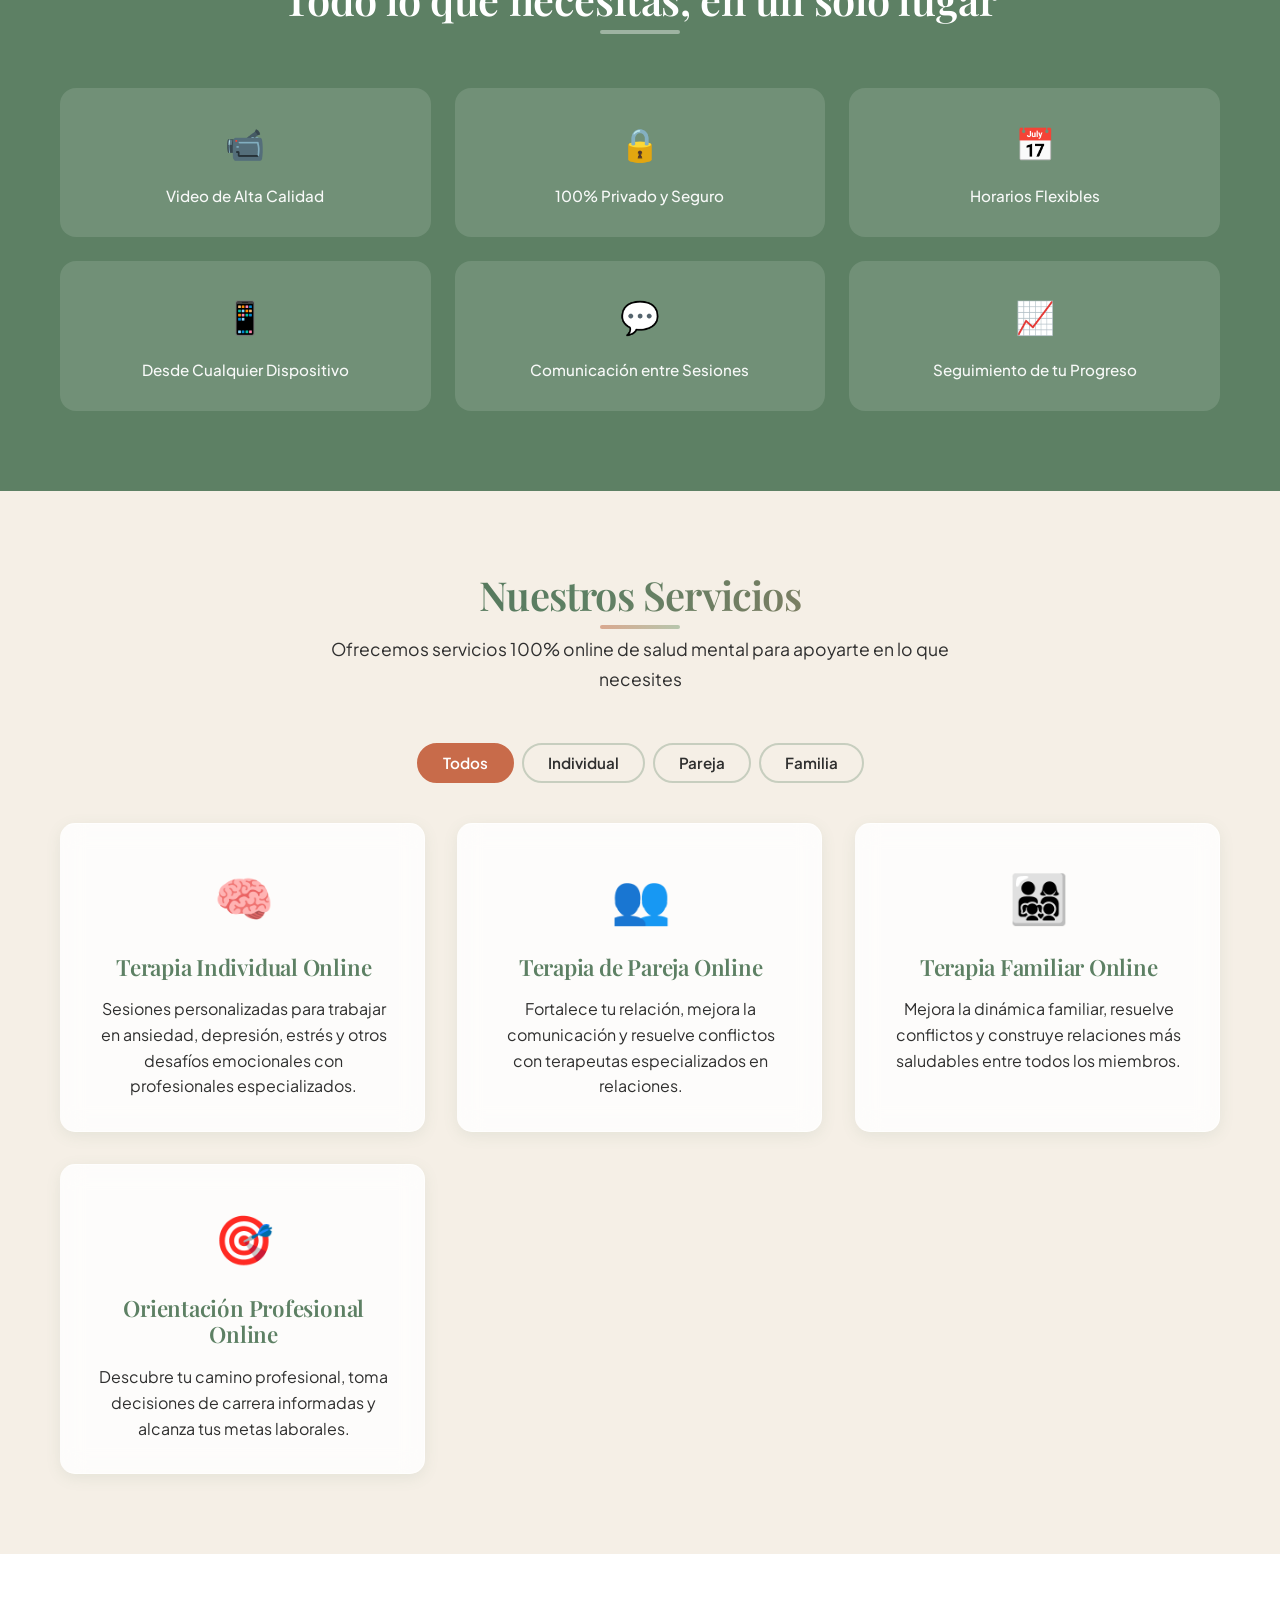
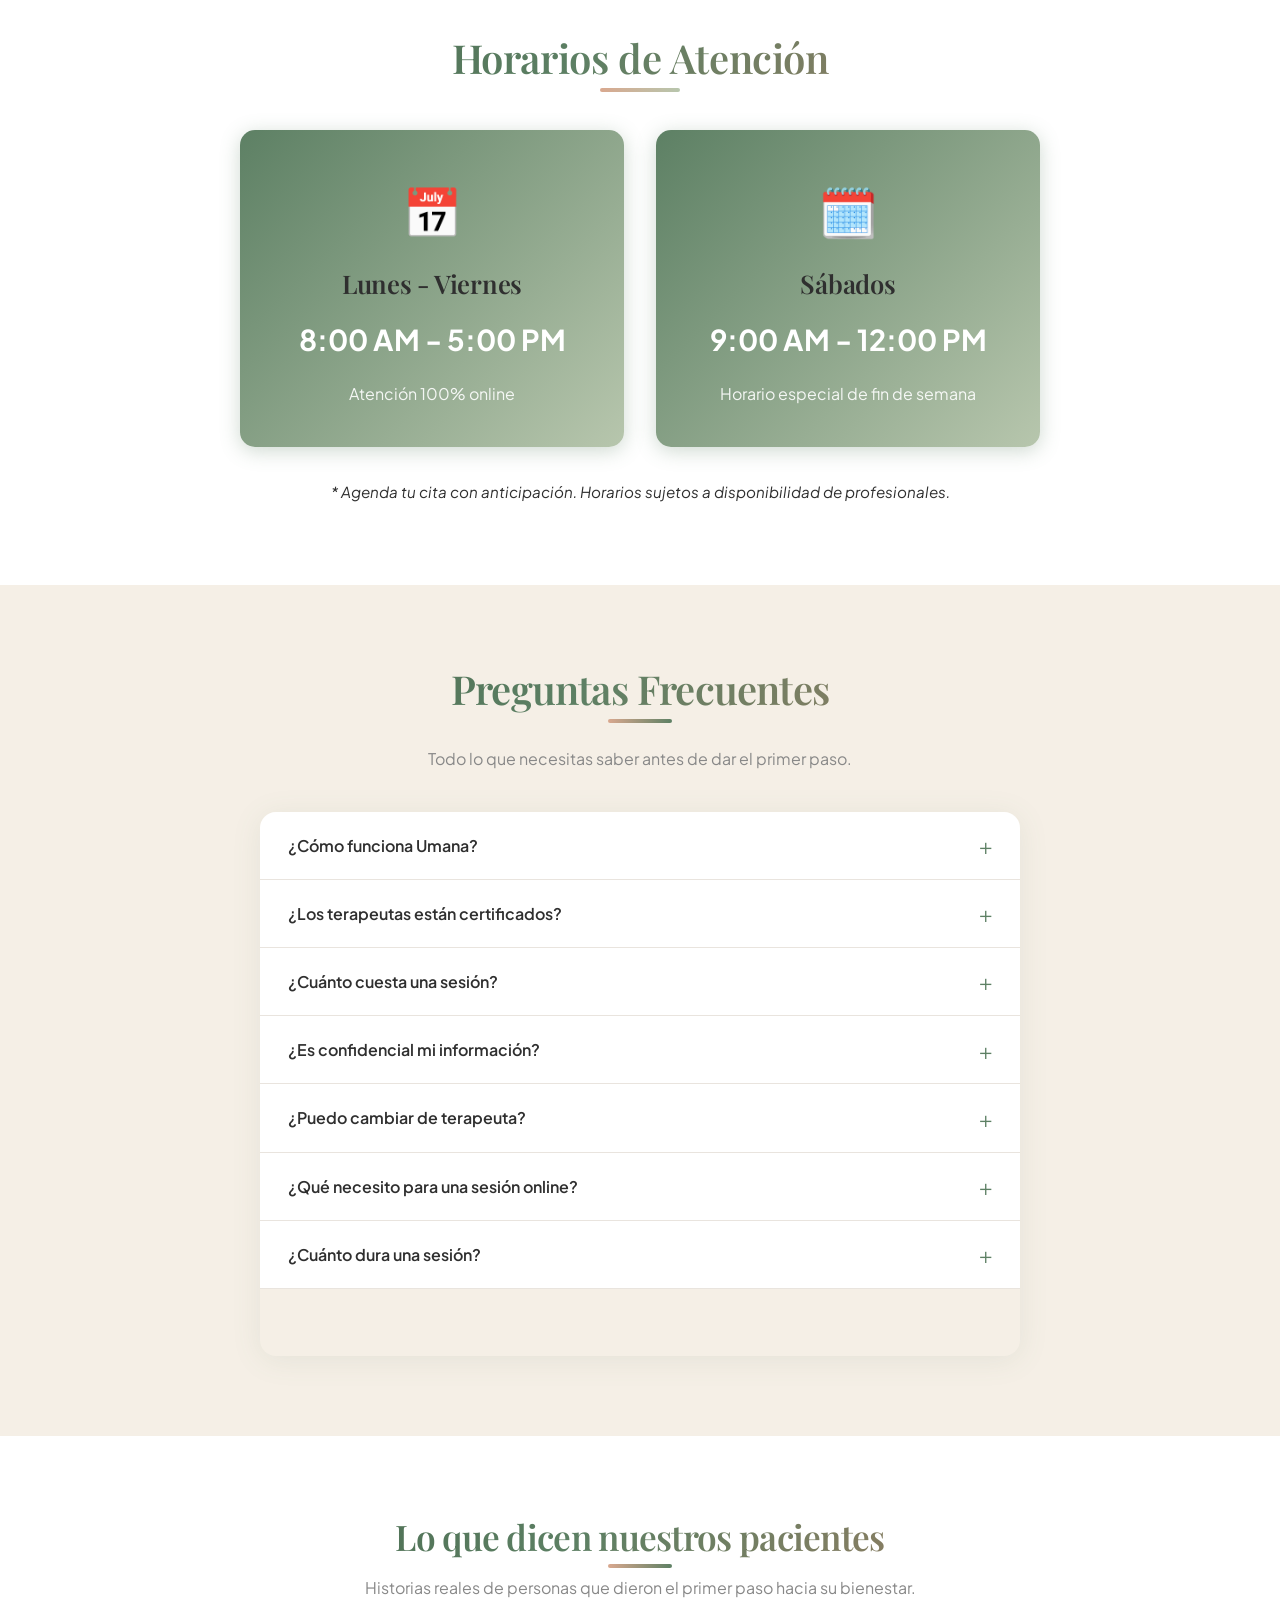
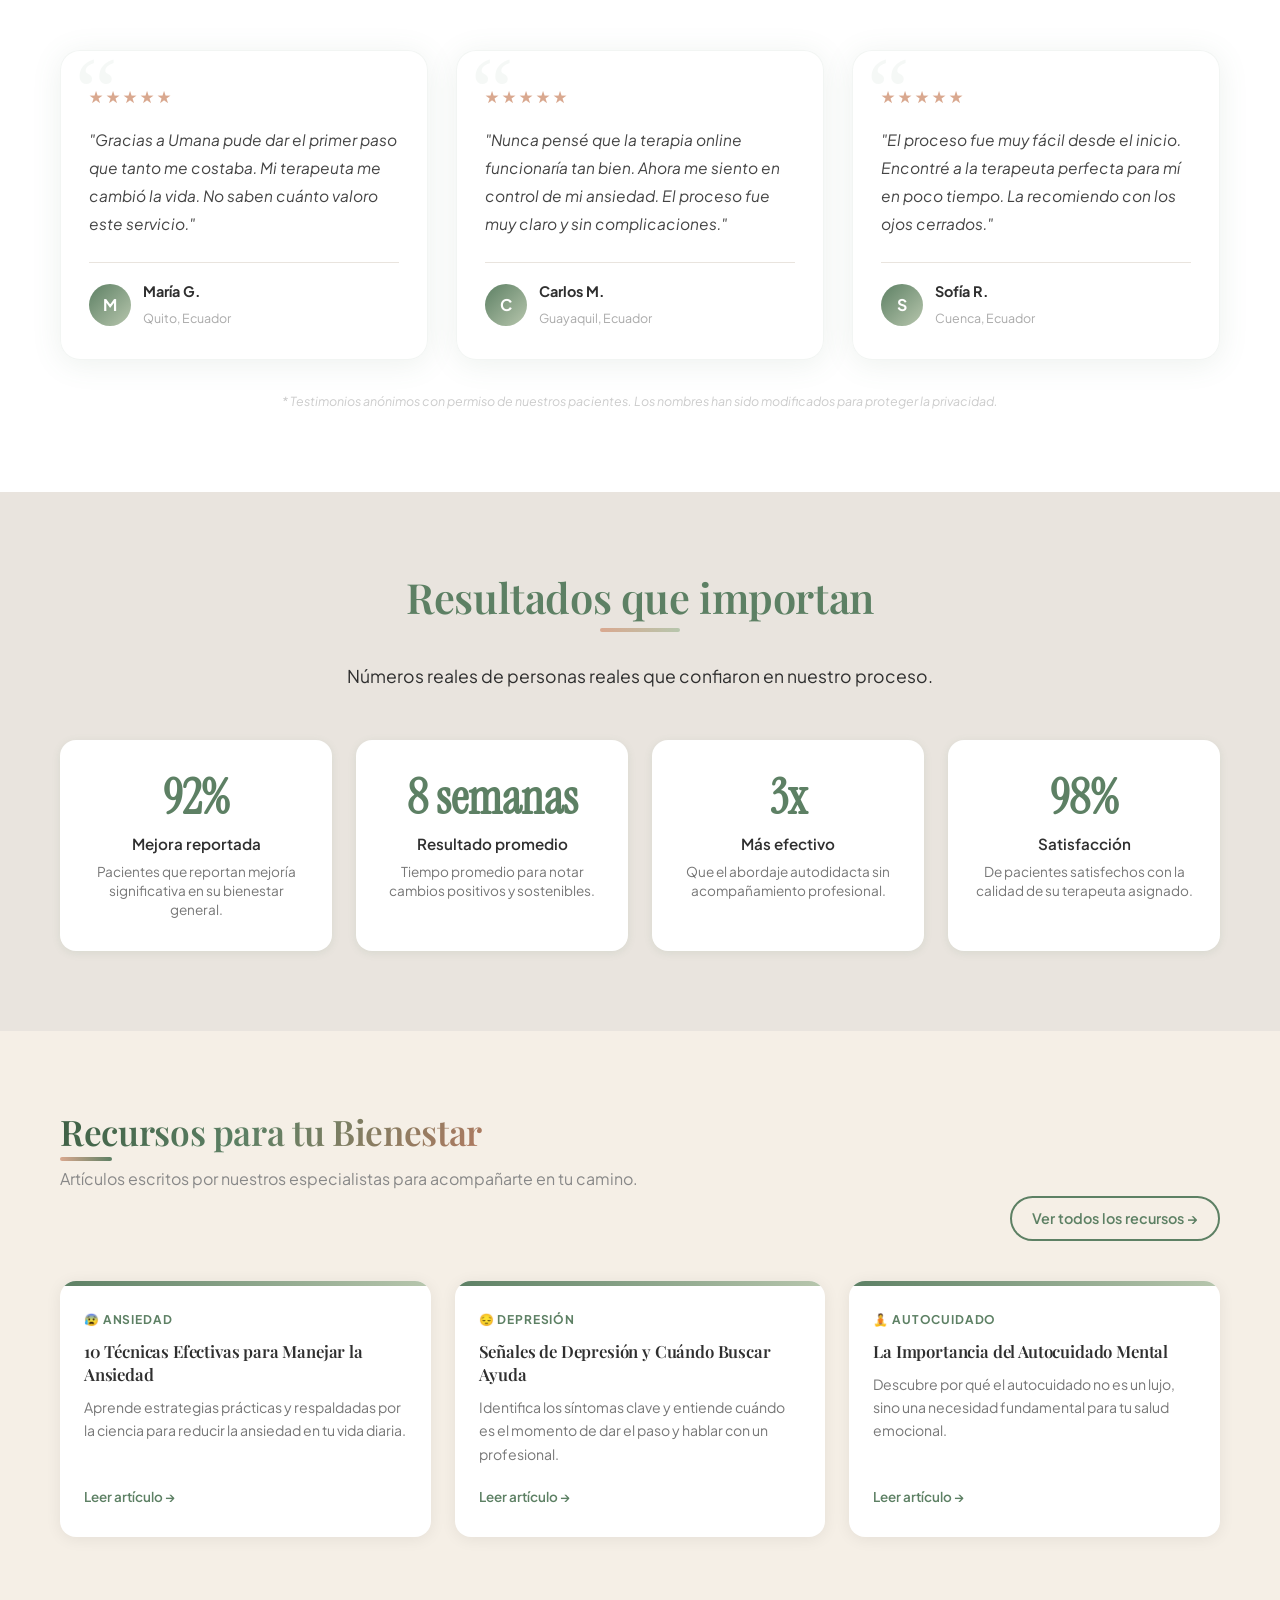
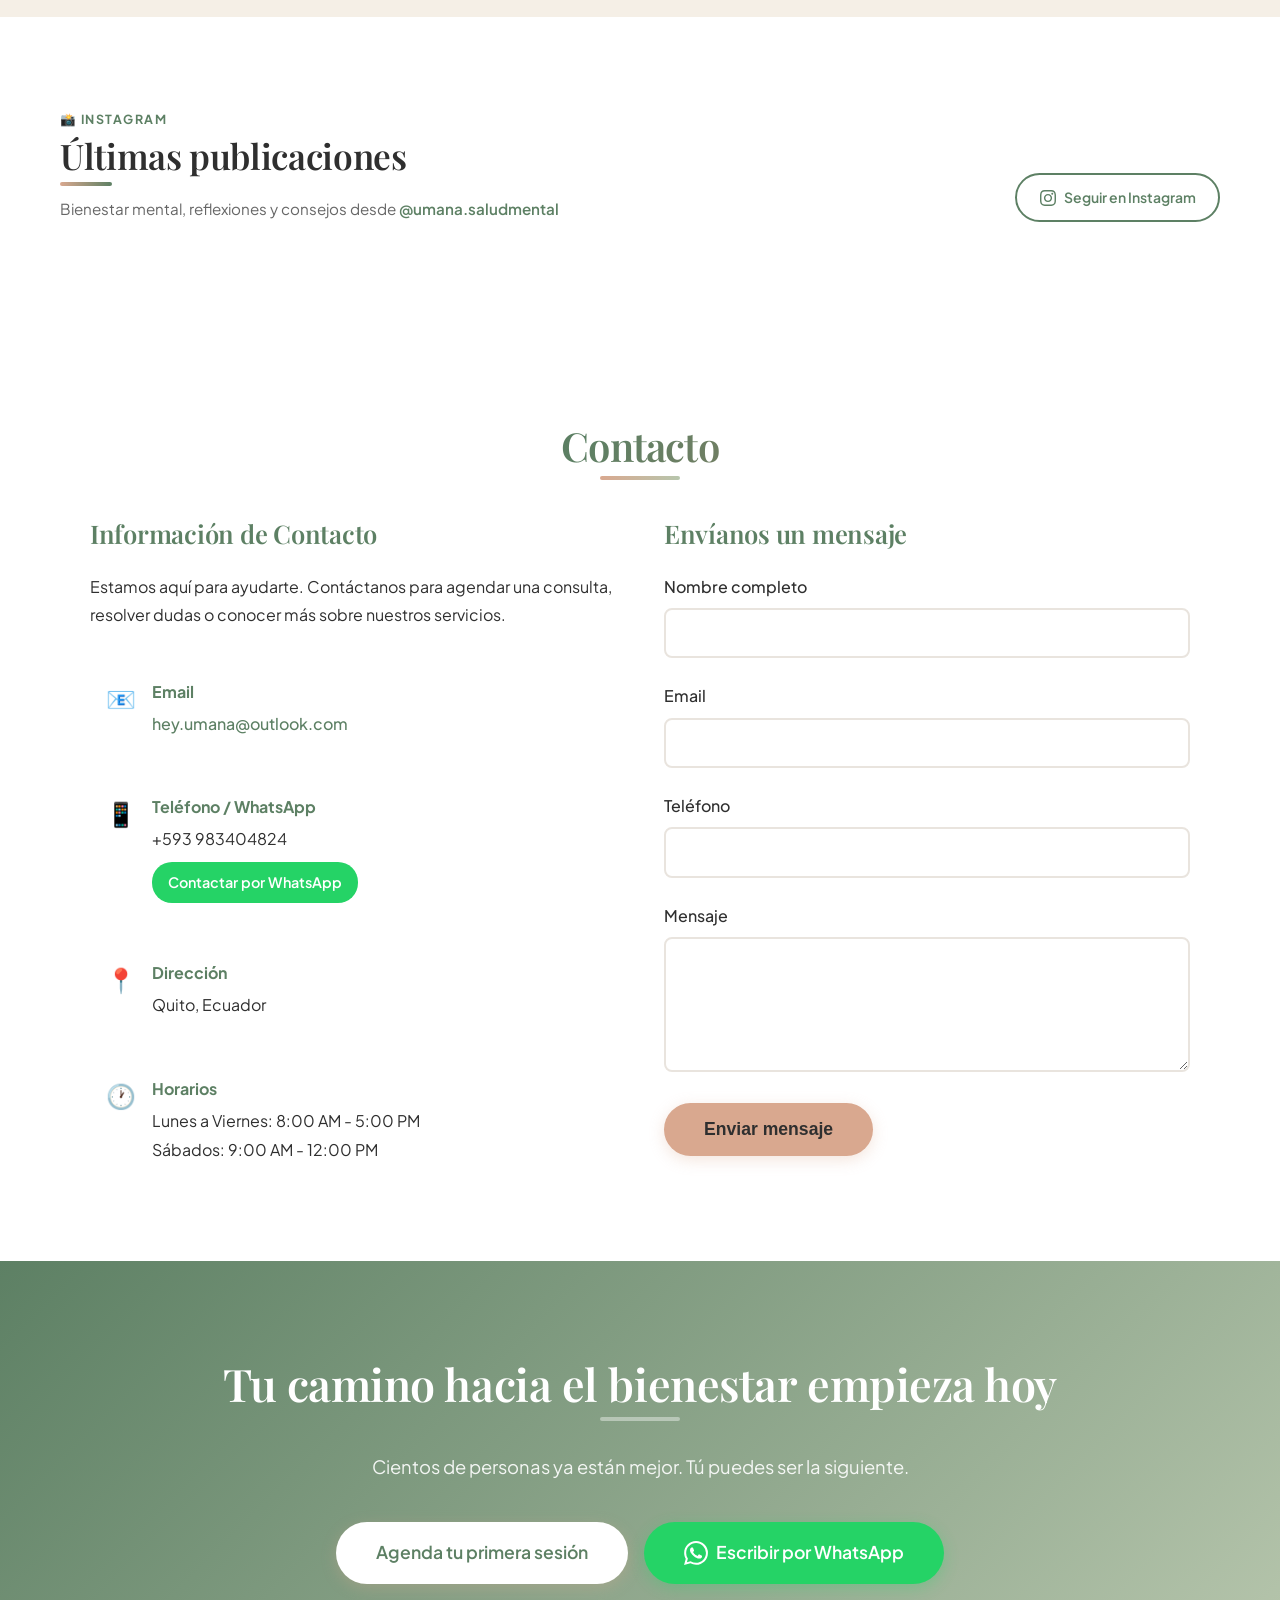
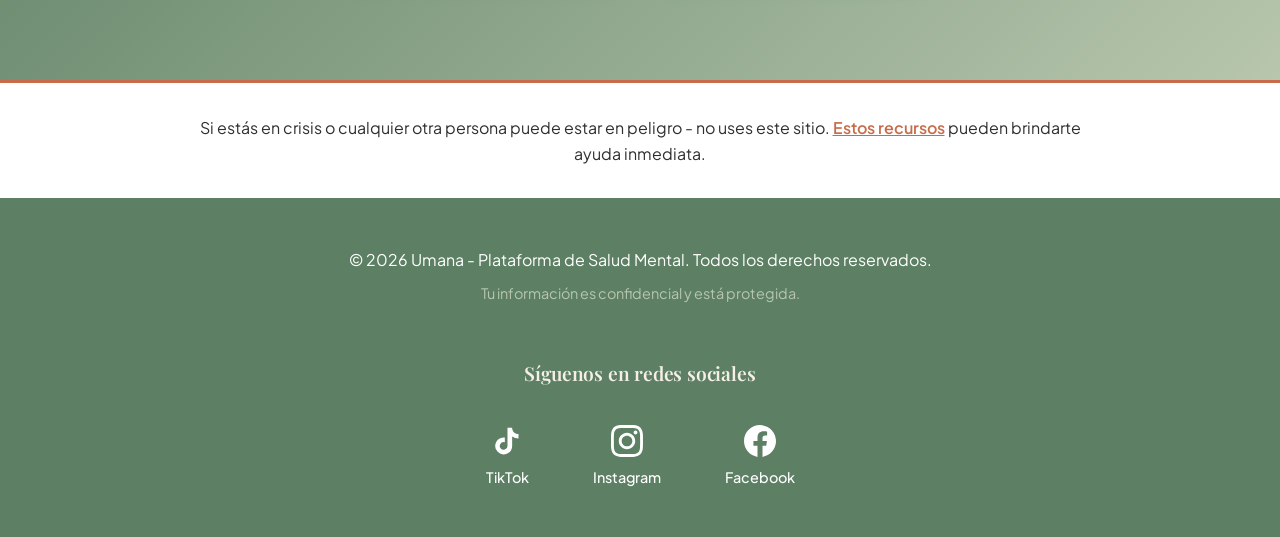
==== commit 1cf38cae: "fix: replace behold-widget with fetch JSON feed renderer — fixes "JSON feeds cannot be used as a wid" ====
--- a/index.html
+++ b/index.html
@@ -1624,9 +1624,9 @@
 
     <!-- Instagram / Behold.so feed loader -->
     <script>
-    /* ── Instagram Feed (Behold.so) ─────────────────────────────
-       Auto-refreshing Instagram widget. Feed ID: mig5lKXMAg1A9HsRL670
-       New posts appear automatically — no token management, no backend.
+    /* ── Instagram Feed (Behold.so JSON feed) ──────────────────
+       Fetches JSON feed mig5lKXMAg1A9HsRL670 and renders a
+       3-column photo grid — no widget dependency needed.
     ──────────────────────────────────────────────────────────── */
     (function () {
         'use strict';
@@ -1643,21 +1643,40 @@
             var placeholder = document.getElementById('ig-placeholder');
             if (!container) return;
 
-            // Create Behold custom element
-            var widget = document.createElement('behold-widget');
-            widget.setAttribute('feed-id', id);
-            container.insertBefore(widget, placeholder);
-
-            // Load Behold script lazily (ESM module, non-blocking)
-            var s = document.createElement('script');
-            s.type = 'module';
-            s.src = 'https://w.behold.so/widget.js';
-            document.head.appendChild(s);
-
-            // Hide shimmer once widget content appears
-            setTimeout(function () {
-                if (placeholder) placeholder.style.display = 'none';
-            }, 2500);
+            fetch('https://feeds.behold.so/' + id)
+                .then(function (r) { return r.json(); })
+                .then(function (data) {
+                    var posts = (data && data.posts) ? data.posts : [];
+                    if (!posts.length) { if (placeholder) placeholder.style.display = 'none'; return; }
+
+                    var grid = document.createElement('div');
+                    grid.className = 'ig-posts-grid';
+
+                    posts.slice(0, 9).forEach(function (post) {
+                        var a = document.createElement('a');
+                        a.href = post.permalink || 'https://www.instagram.com/umana.saludmental/';
+                        a.target = '_blank';
+                        a.rel = 'noopener noreferrer me';
+                        a.className = 'ig-post';
+                        var label = post.caption ? post.caption.slice(0, 80) : 'Publicación de Instagram';
+                        a.setAttribute('aria-label', label);
+
+                        var img = document.createElement('img');
+                        img.src = post.thumbnailUrl || post.prunedMediaUrl || post.mediaUrl || '';
+                        img.alt = '';
+                        img.loading = 'lazy';
+                        img.decoding = 'async';
+
+                        a.appendChild(img);
+                        grid.appendChild(a);
+                    });
+
+                    container.insertBefore(grid, placeholder);
+                    if (placeholder) placeholder.style.display = 'none';
+                })
+                .catch(function () {
+                    if (placeholder) placeholder.style.display = 'none';
+                });
         };
     }());
     </script>
--- a/styles.css
+++ b/styles.css
@@ -2978,13 +2978,33 @@
     text-align: center;
     margin-top: 2rem;
 }
-/* Behold widget overrides (fit the grid) */
-#ig-feed-container behold-widget {
+/* Rendered Instagram posts grid */
+.ig-posts-grid {
+    display: grid;
+    grid-template-columns: repeat(3, 1fr);
+    gap: 6px;
+    border-radius: var(--radius-md);
+    overflow: hidden;
+}
+.ig-post {
     display: block;
+    aspect-ratio: 1;
+    overflow: hidden;
+}
+.ig-post img {
     width: 100%;
+    height: 100%;
+    object-fit: cover;
+    display: block;
+    transition: transform 0.3s ease;
+}
+.ig-post:hover img {
+    transform: scale(1.05);
 }
 @media (max-width: 640px) {
     .ig-placeholder-grid { grid-template-columns: repeat(2, 1fr); }
     .ig-tile:nth-child(9) { display: none; }
+    .ig-posts-grid { grid-template-columns: repeat(2, 1fr); }
+    .ig-post:nth-child(9) { display: none; }
     .ig-header { flex-direction: column; align-items: flex-start; }
 }
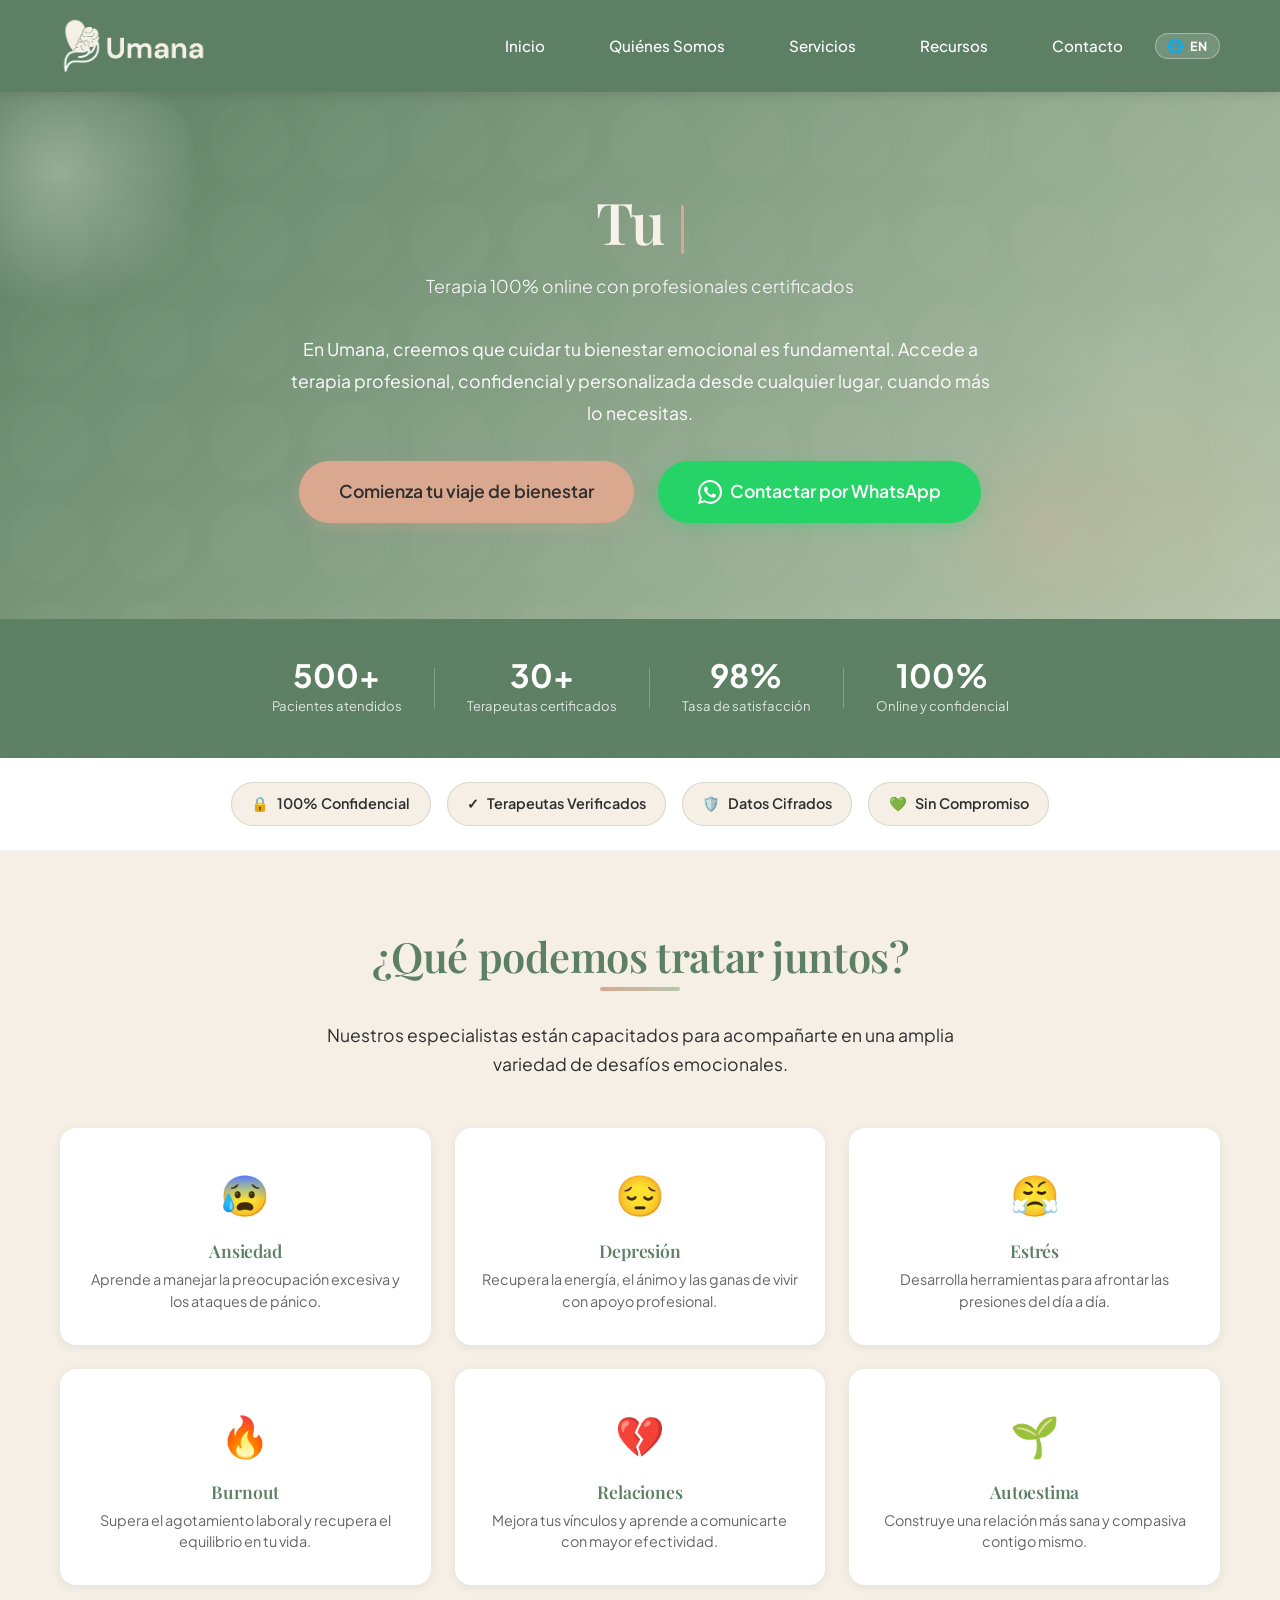
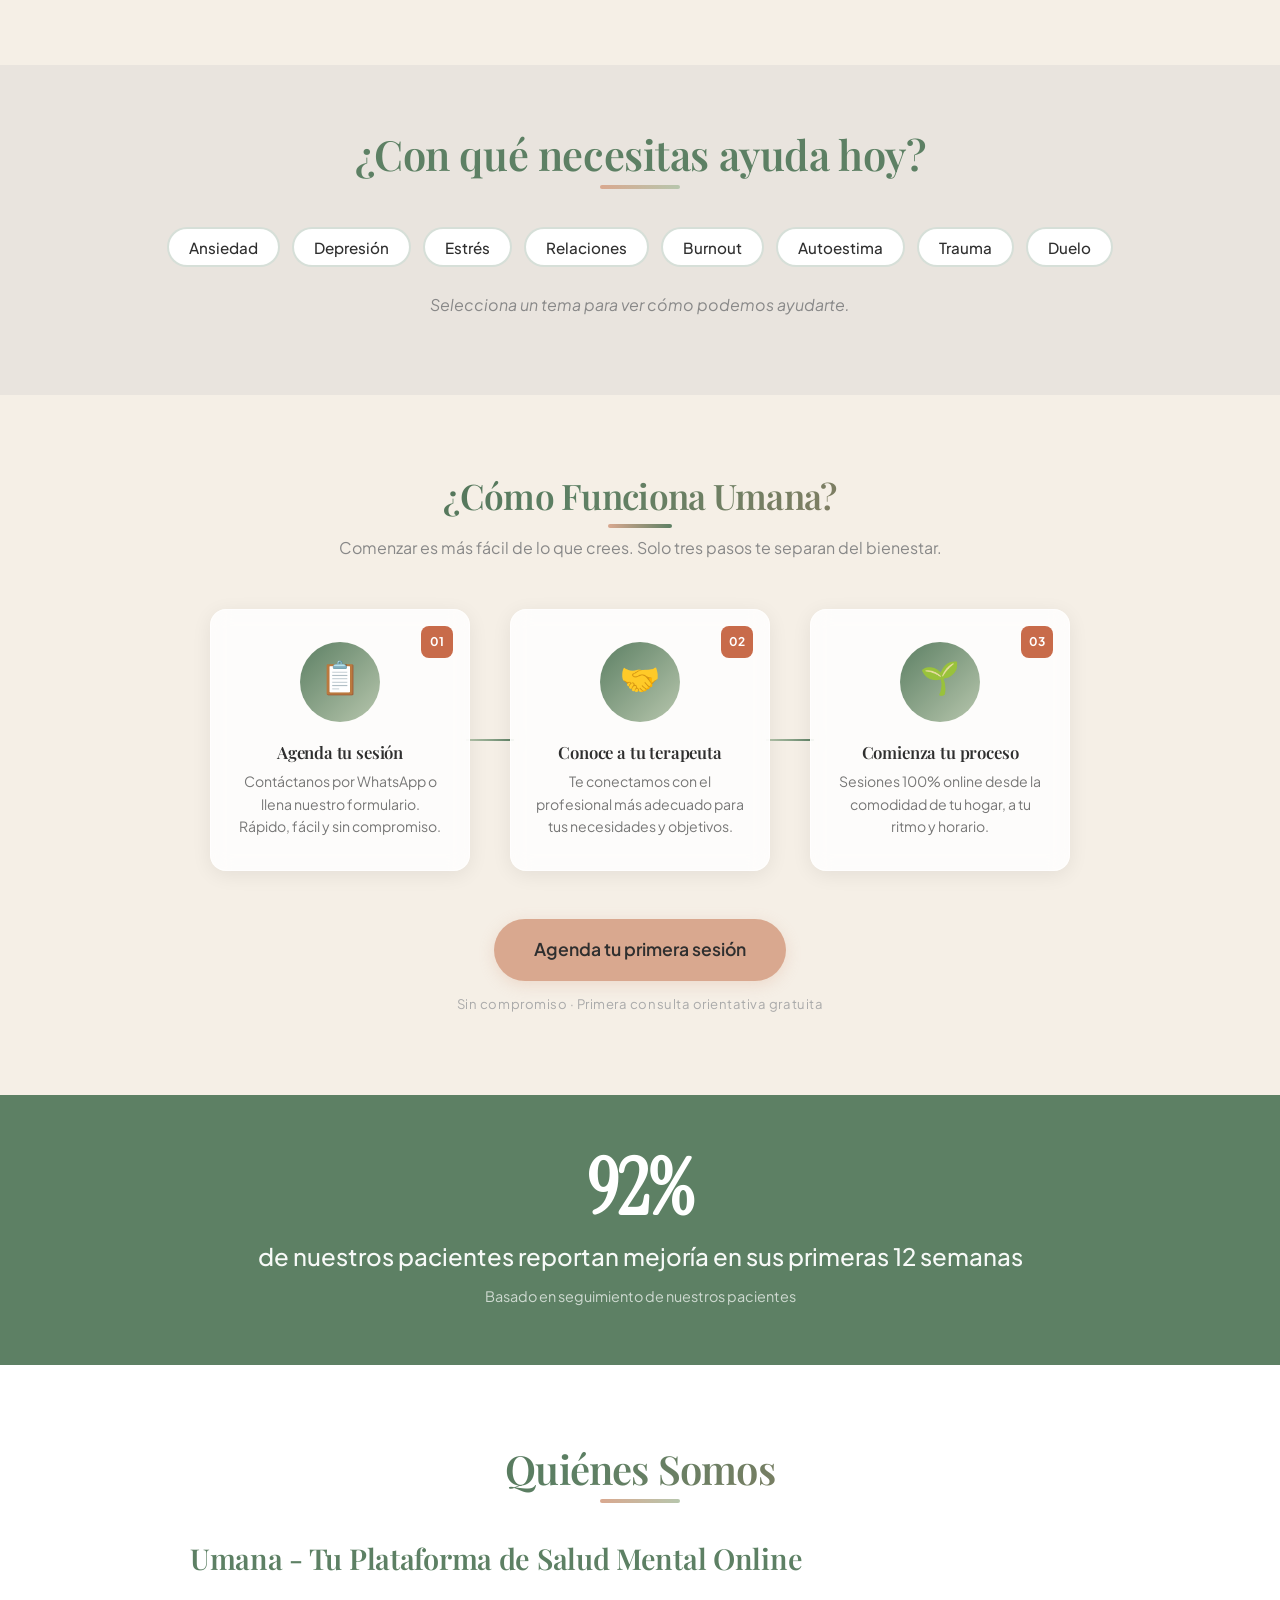
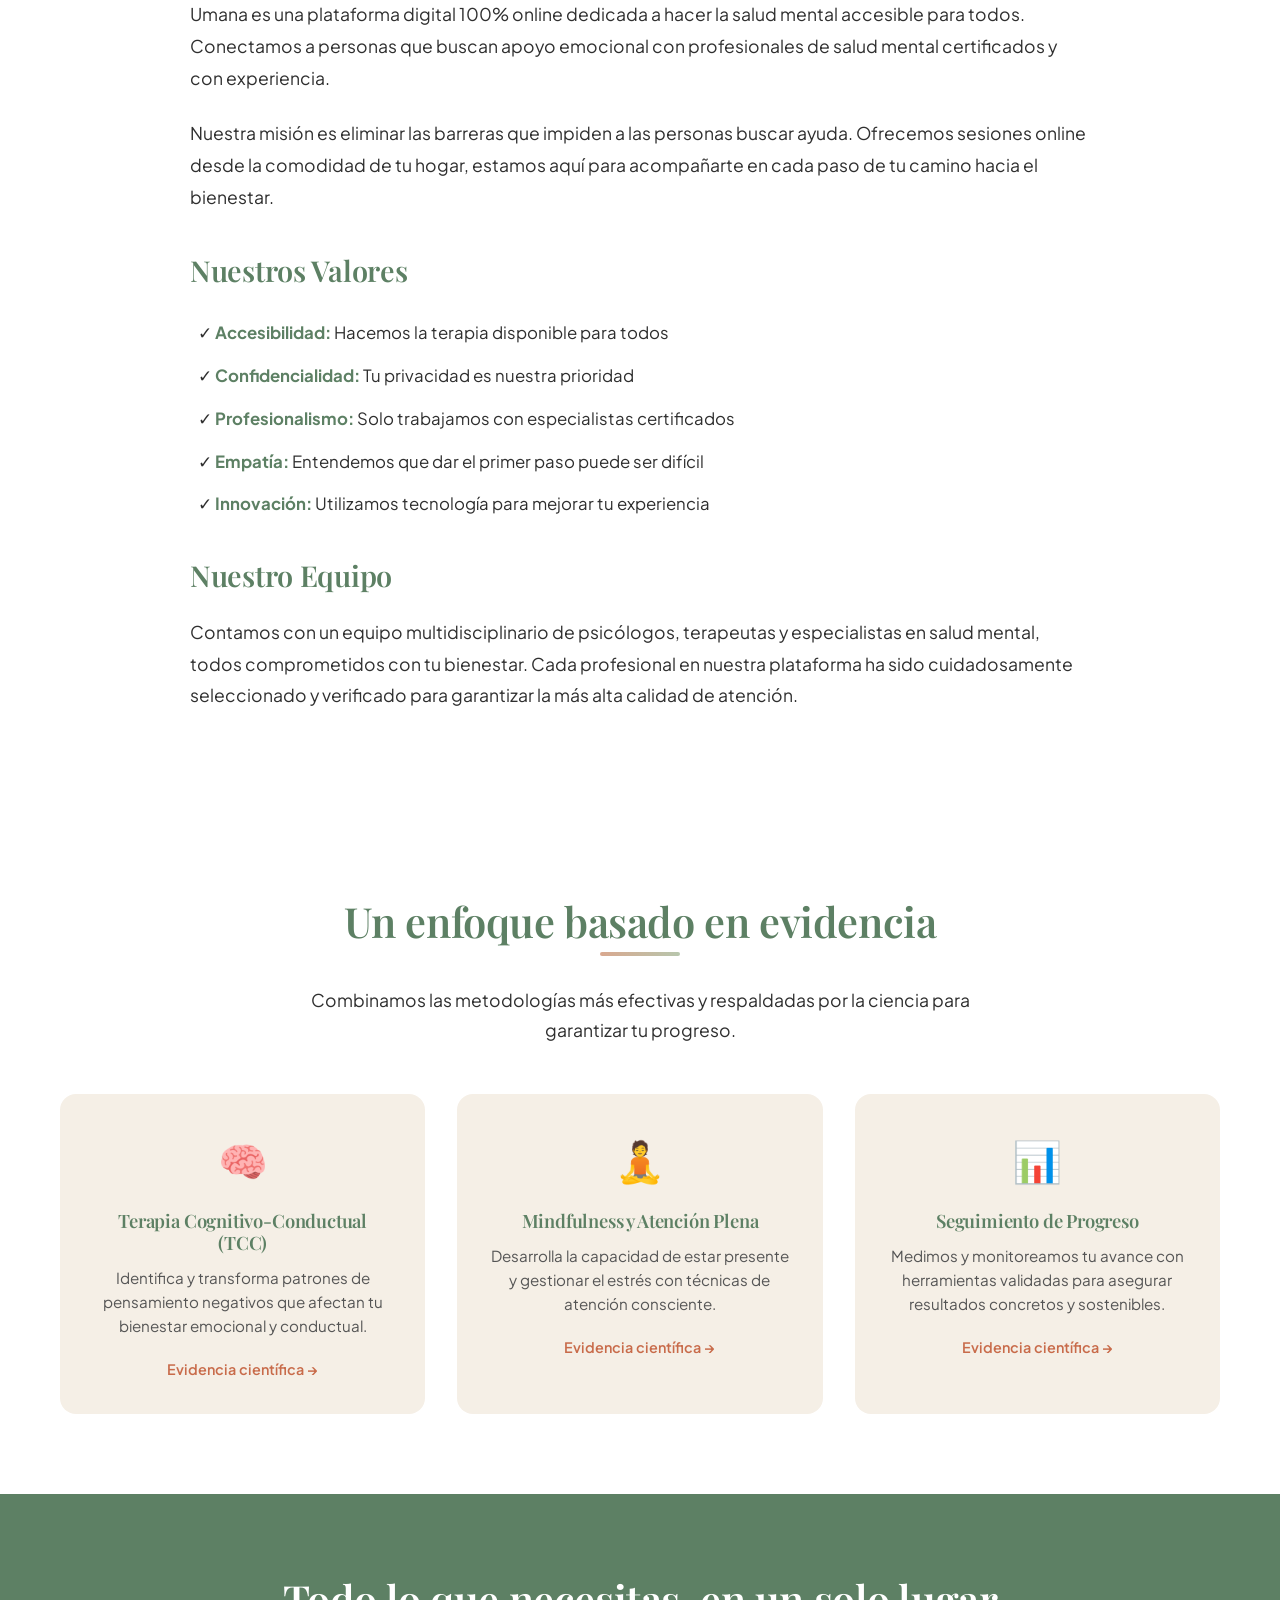
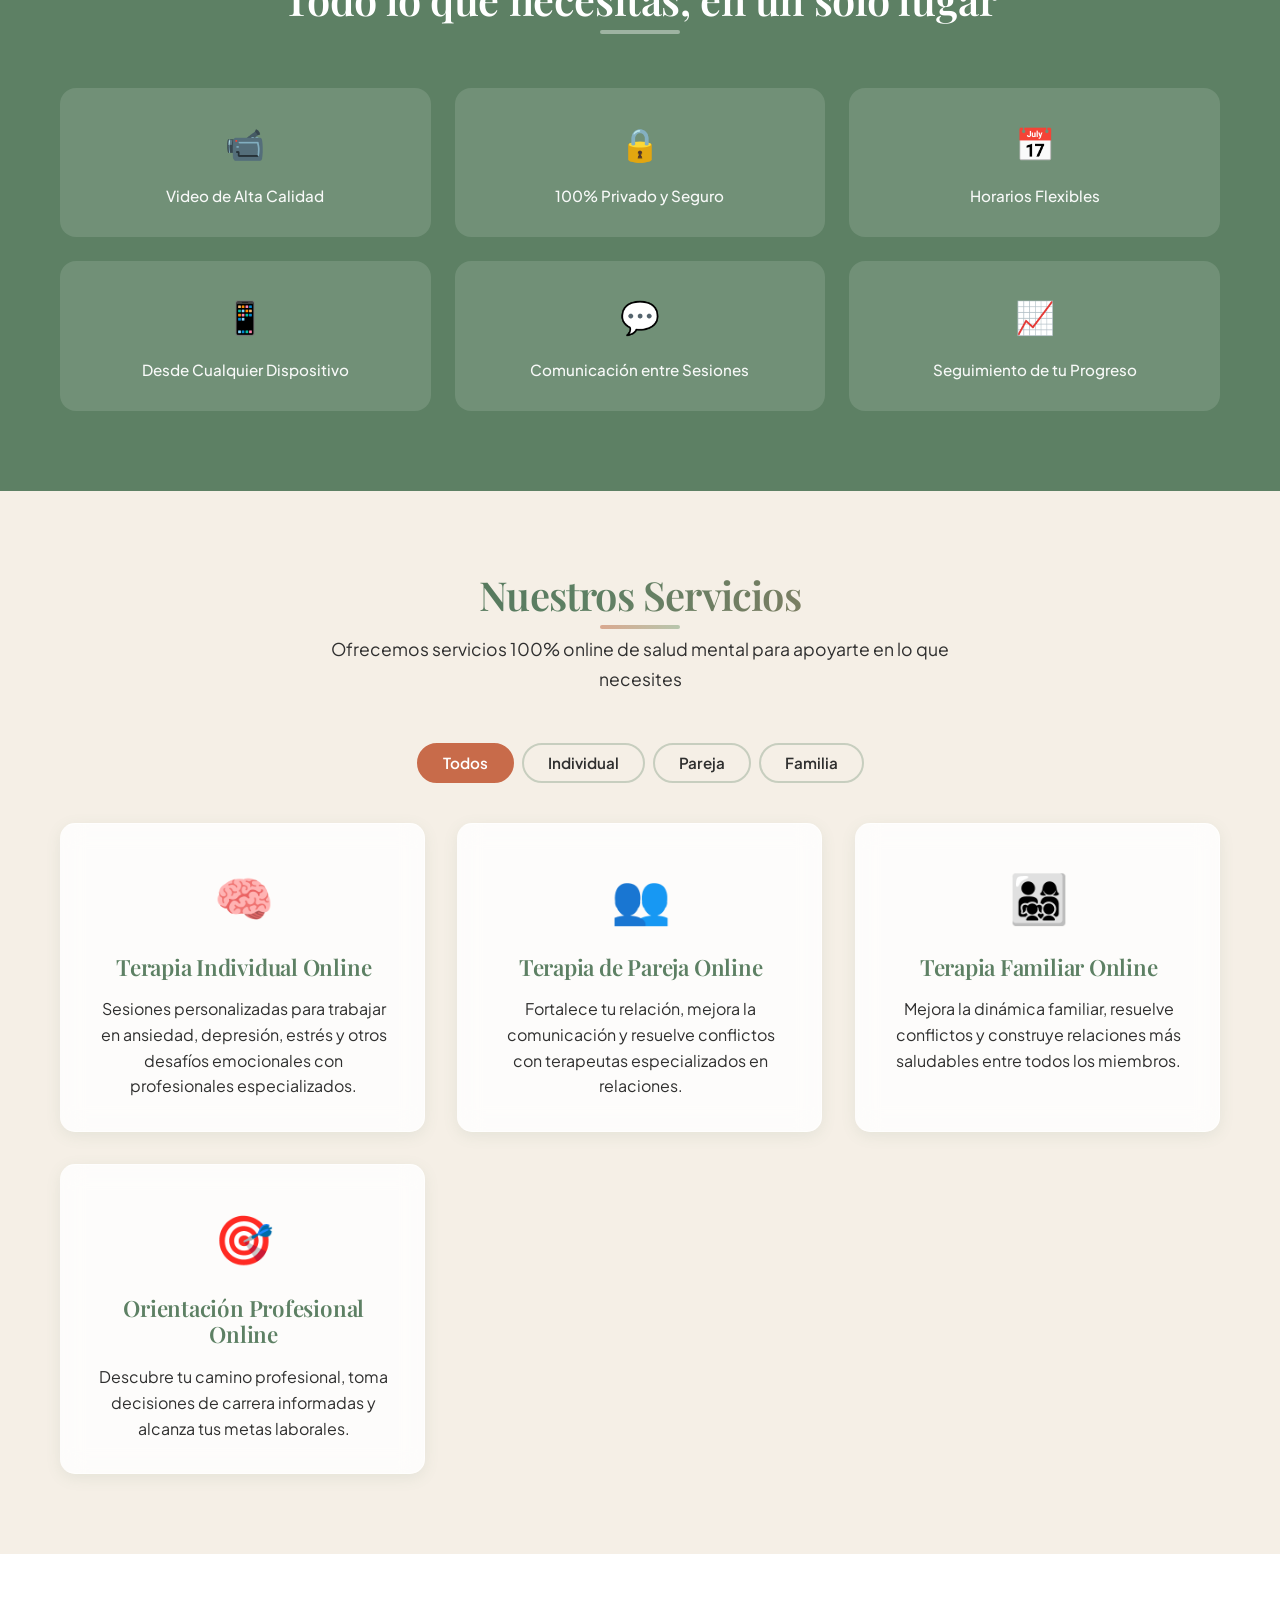
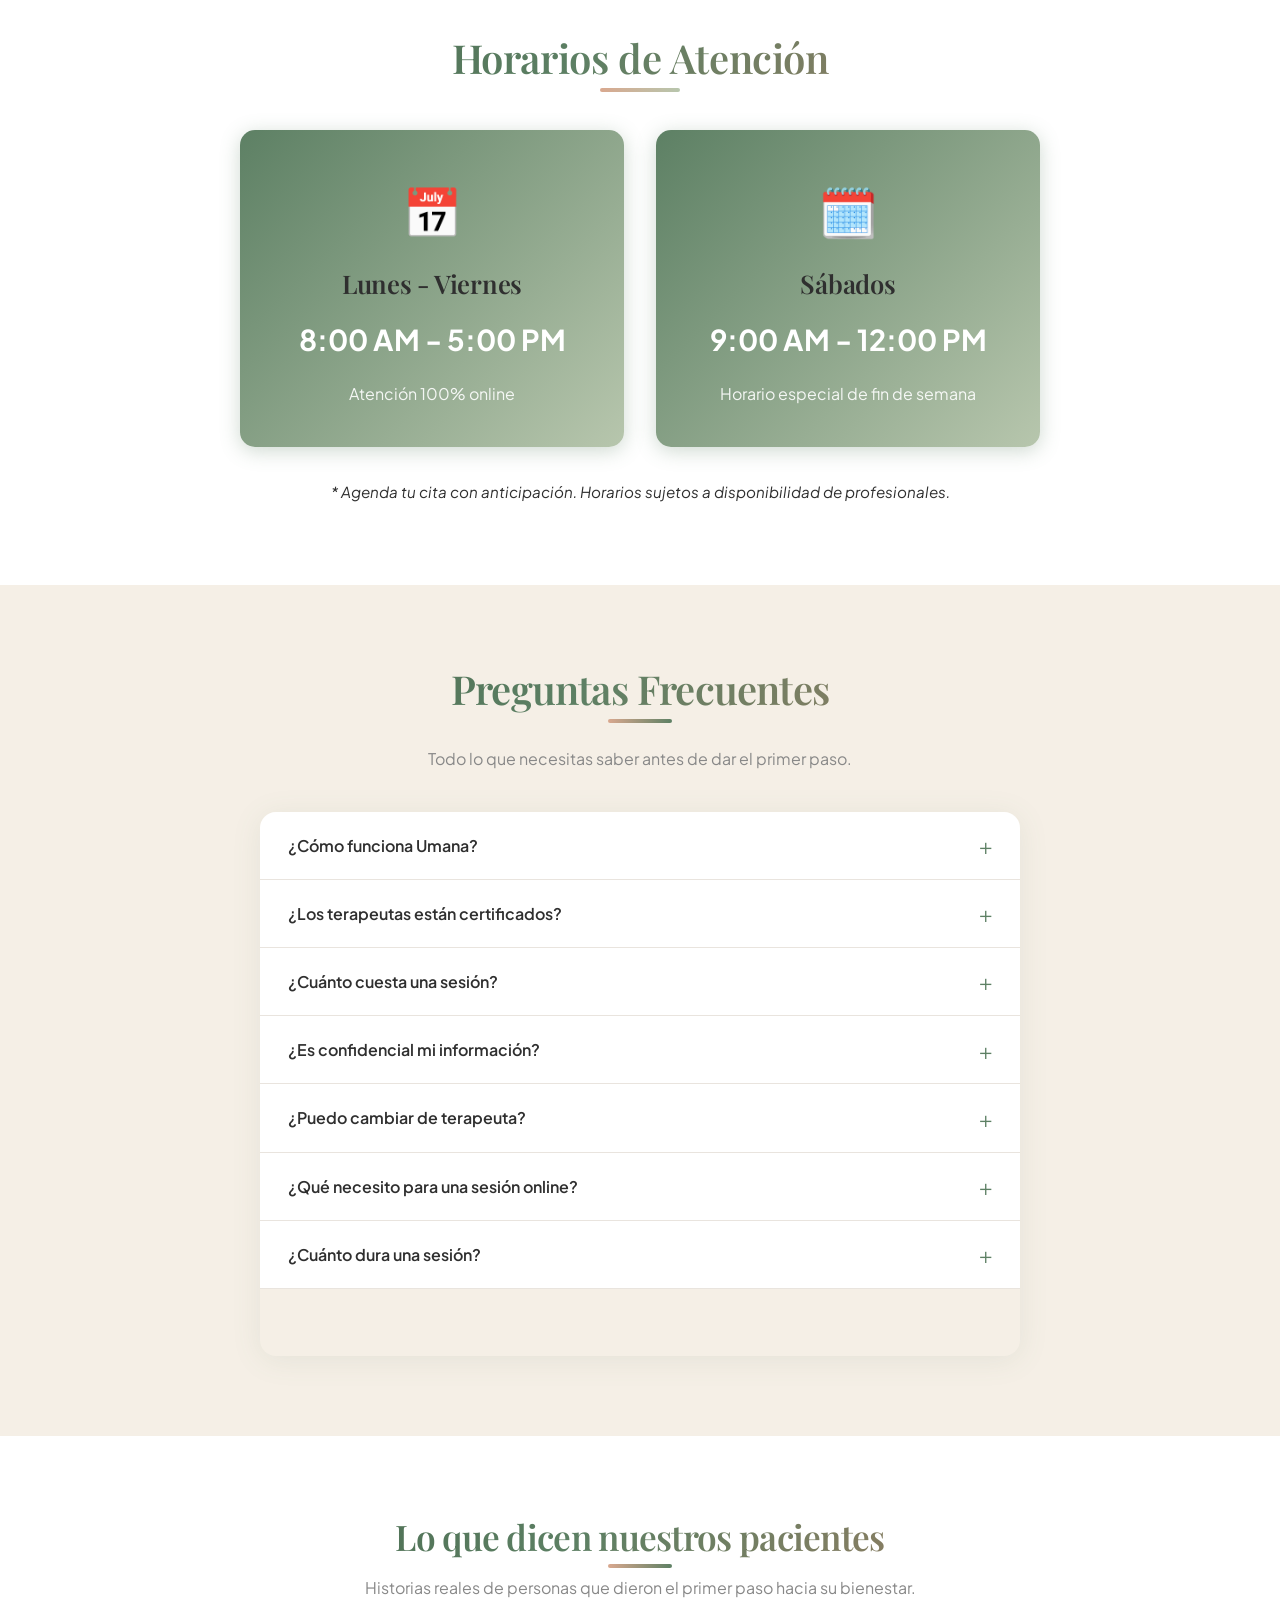
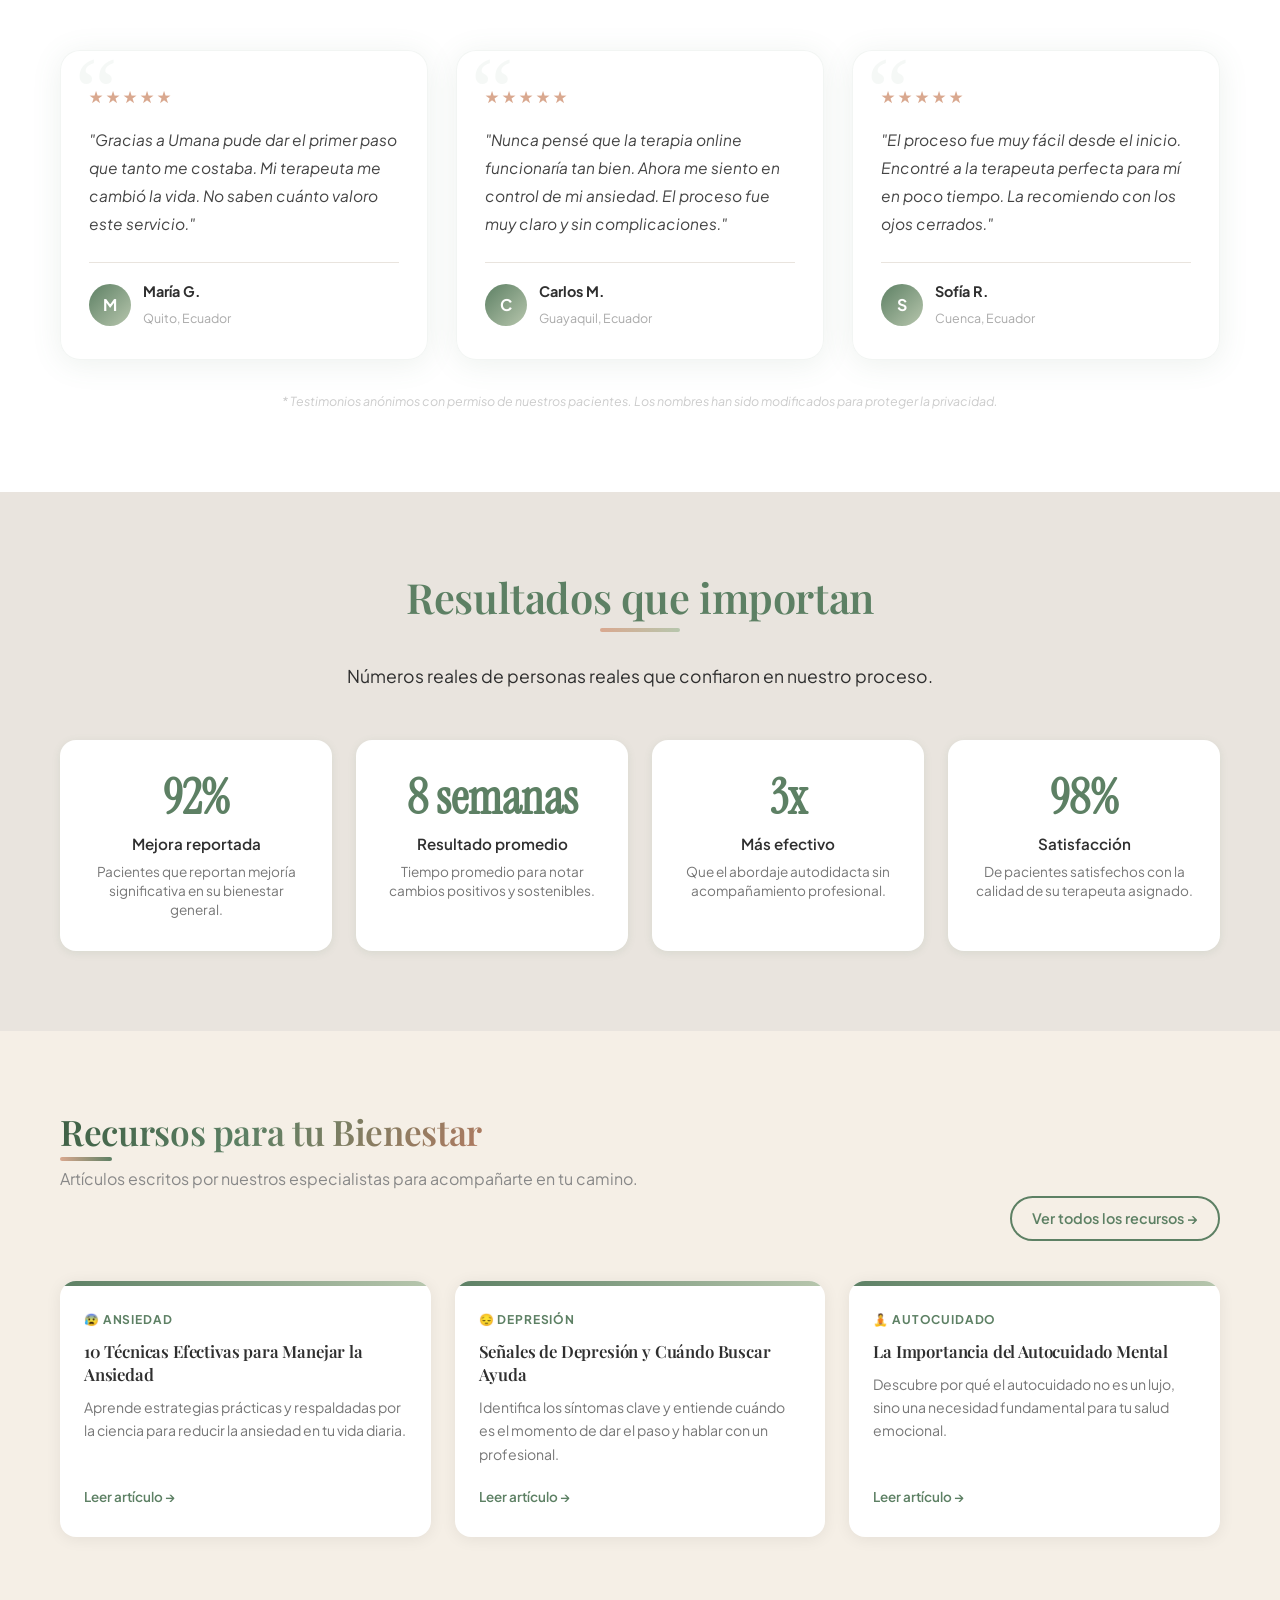
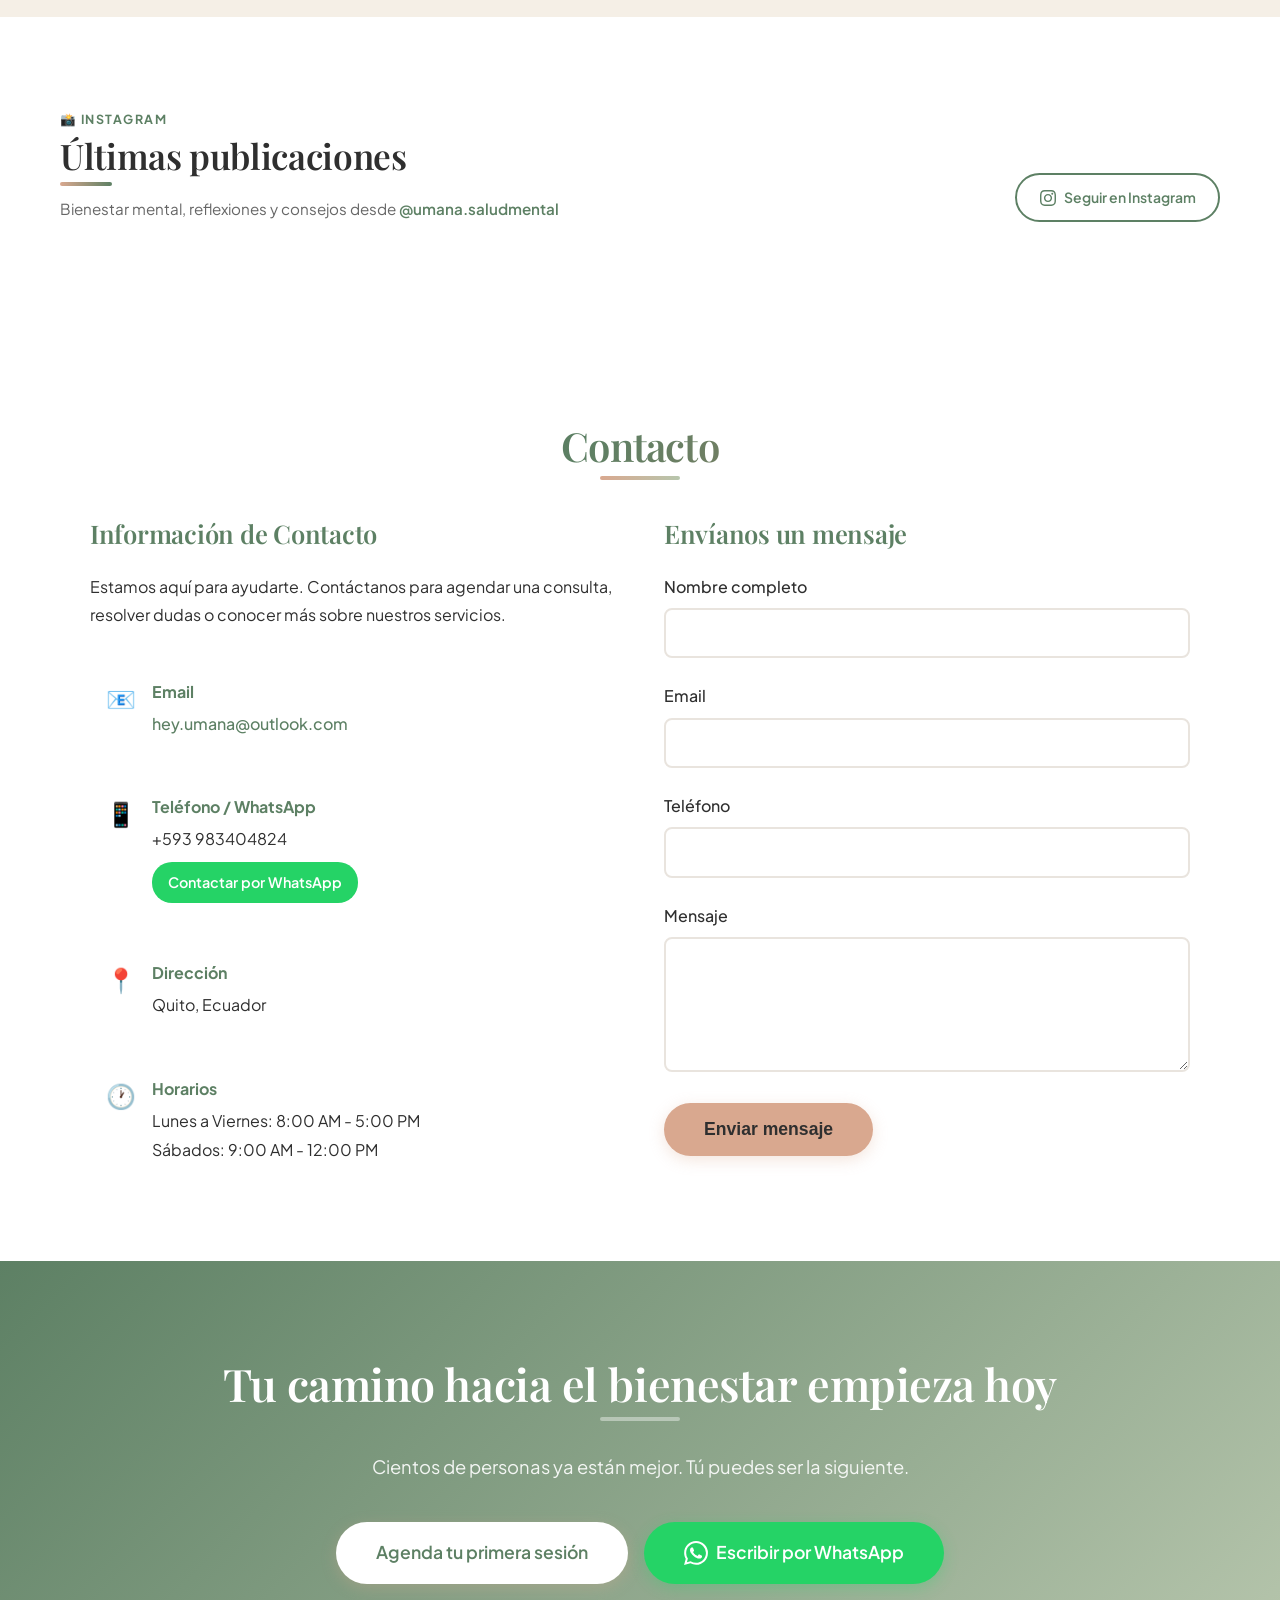
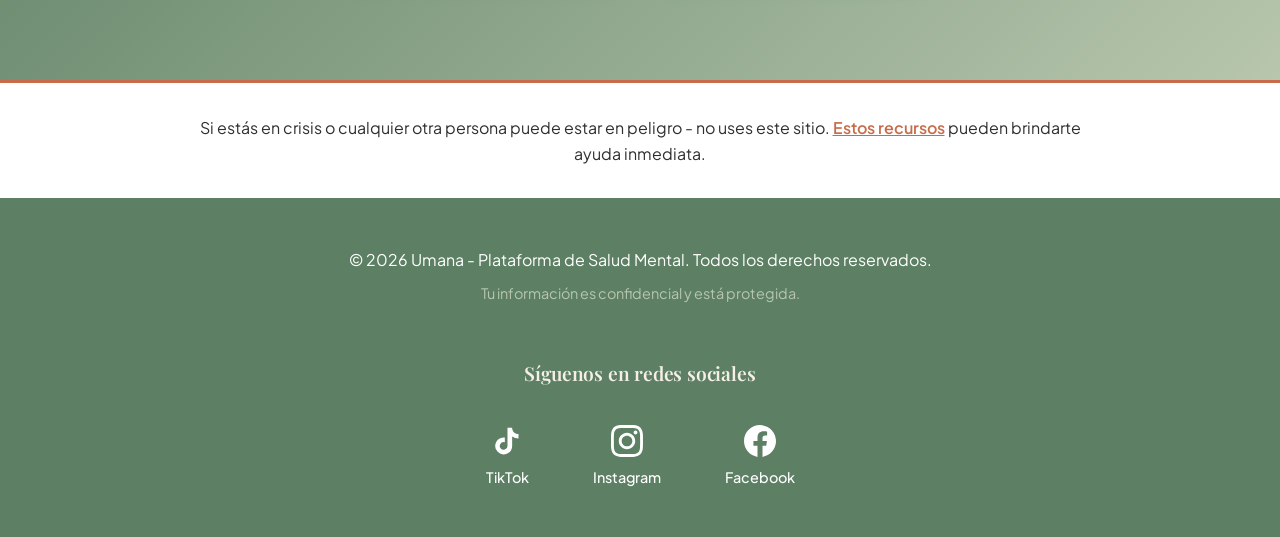
==== commit 1fdb20a2: "fix: constrain Instagram post grid to elegant thumbnail size (max 200px cells) Co-authored-by: Umana" ====
--- a/index.html
+++ b/index.html
@@ -1649,10 +1649,11 @@
                     var posts = (data && data.posts) ? data.posts : [];
                     if (!posts.length) { if (placeholder) placeholder.style.display = 'none'; return; }
 
+                    var shown = posts.slice(0, 9);
                     var grid = document.createElement('div');
-                    grid.className = 'ig-posts-grid';
-
-                    posts.slice(0, 9).forEach(function (post) {
+                    grid.className = 'ig-posts-grid' + (shown.length <= 3 ? ' ig-row-1' : '');
+
+                    shown.forEach(function (post) {
                         var a = document.createElement('a');
                         a.href = post.permalink || 'https://www.instagram.com/umana.saludmental/';
                         a.target = '_blank';
--- a/styles.css
+++ b/styles.css
@@ -2981,30 +2981,40 @@
 /* Rendered Instagram posts grid */
 .ig-posts-grid {
     display: grid;
-    grid-template-columns: repeat(3, 1fr);
-    gap: 6px;
+    grid-template-columns: repeat(3, minmax(0, 160px));
+    gap: 8px;
+    justify-content: center;
     border-radius: var(--radius-md);
     overflow: hidden;
+}
+/* 3-post variant (single row): slightly wider cells */
+.ig-posts-grid.ig-row-1 {
+    grid-template-columns: repeat(3, minmax(0, 200px));
 }
 .ig-post {
     display: block;
     aspect-ratio: 1;
     overflow: hidden;
+    border-radius: 4px;
 }
 .ig-post img {
     width: 100%;
     height: 100%;
     object-fit: cover;
     display: block;
-    transition: transform 0.3s ease;
+    transition: transform 0.35s ease;
 }
 .ig-post:hover img {
-    transform: scale(1.05);
+    transform: scale(1.06);
 }
 @media (max-width: 640px) {
     .ig-placeholder-grid { grid-template-columns: repeat(2, 1fr); }
     .ig-tile:nth-child(9) { display: none; }
-    .ig-posts-grid { grid-template-columns: repeat(2, 1fr); }
-    .ig-post:nth-child(9) { display: none; }
+    .ig-posts-grid {
+        grid-template-columns: repeat(3, minmax(0, 110px));
+    }
+    .ig-posts-grid.ig-row-1 {
+        grid-template-columns: repeat(3, minmax(0, 130px));
+    }
     .ig-header { flex-direction: column; align-items: flex-start; }
 }
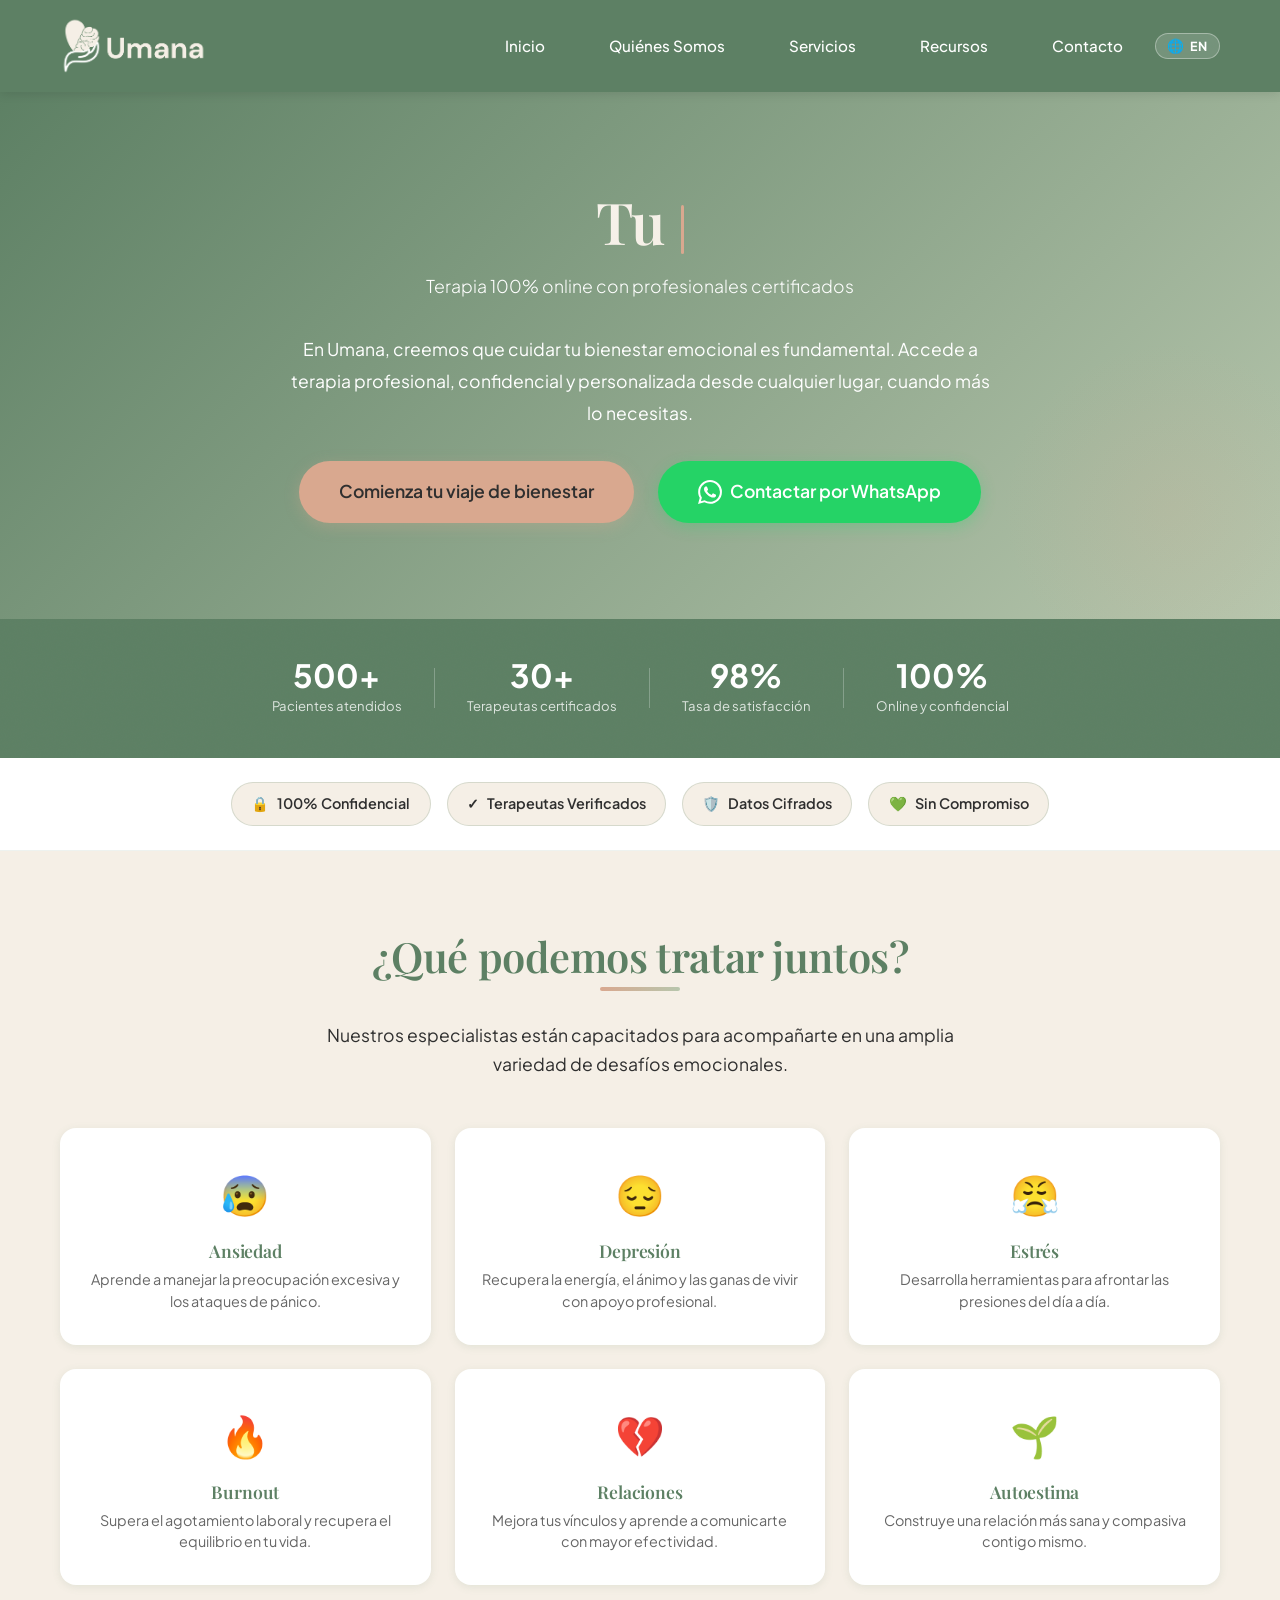
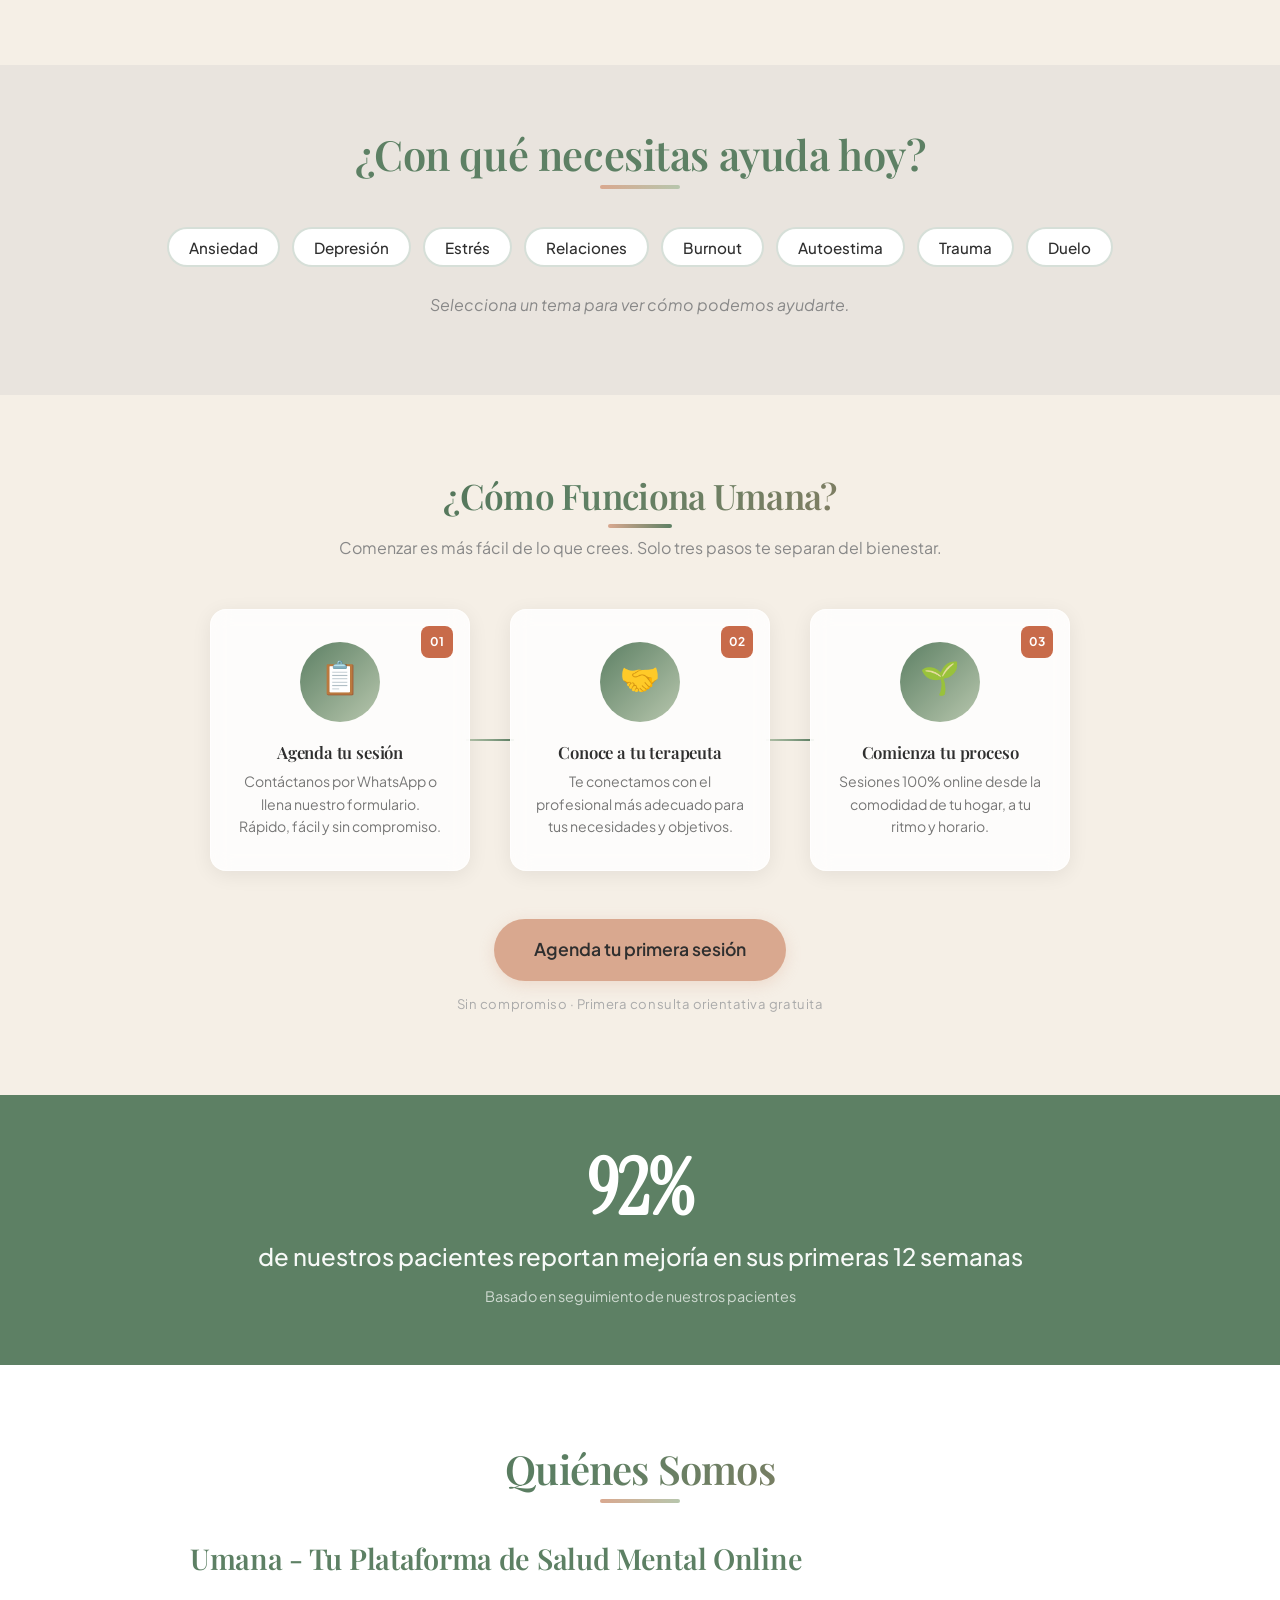
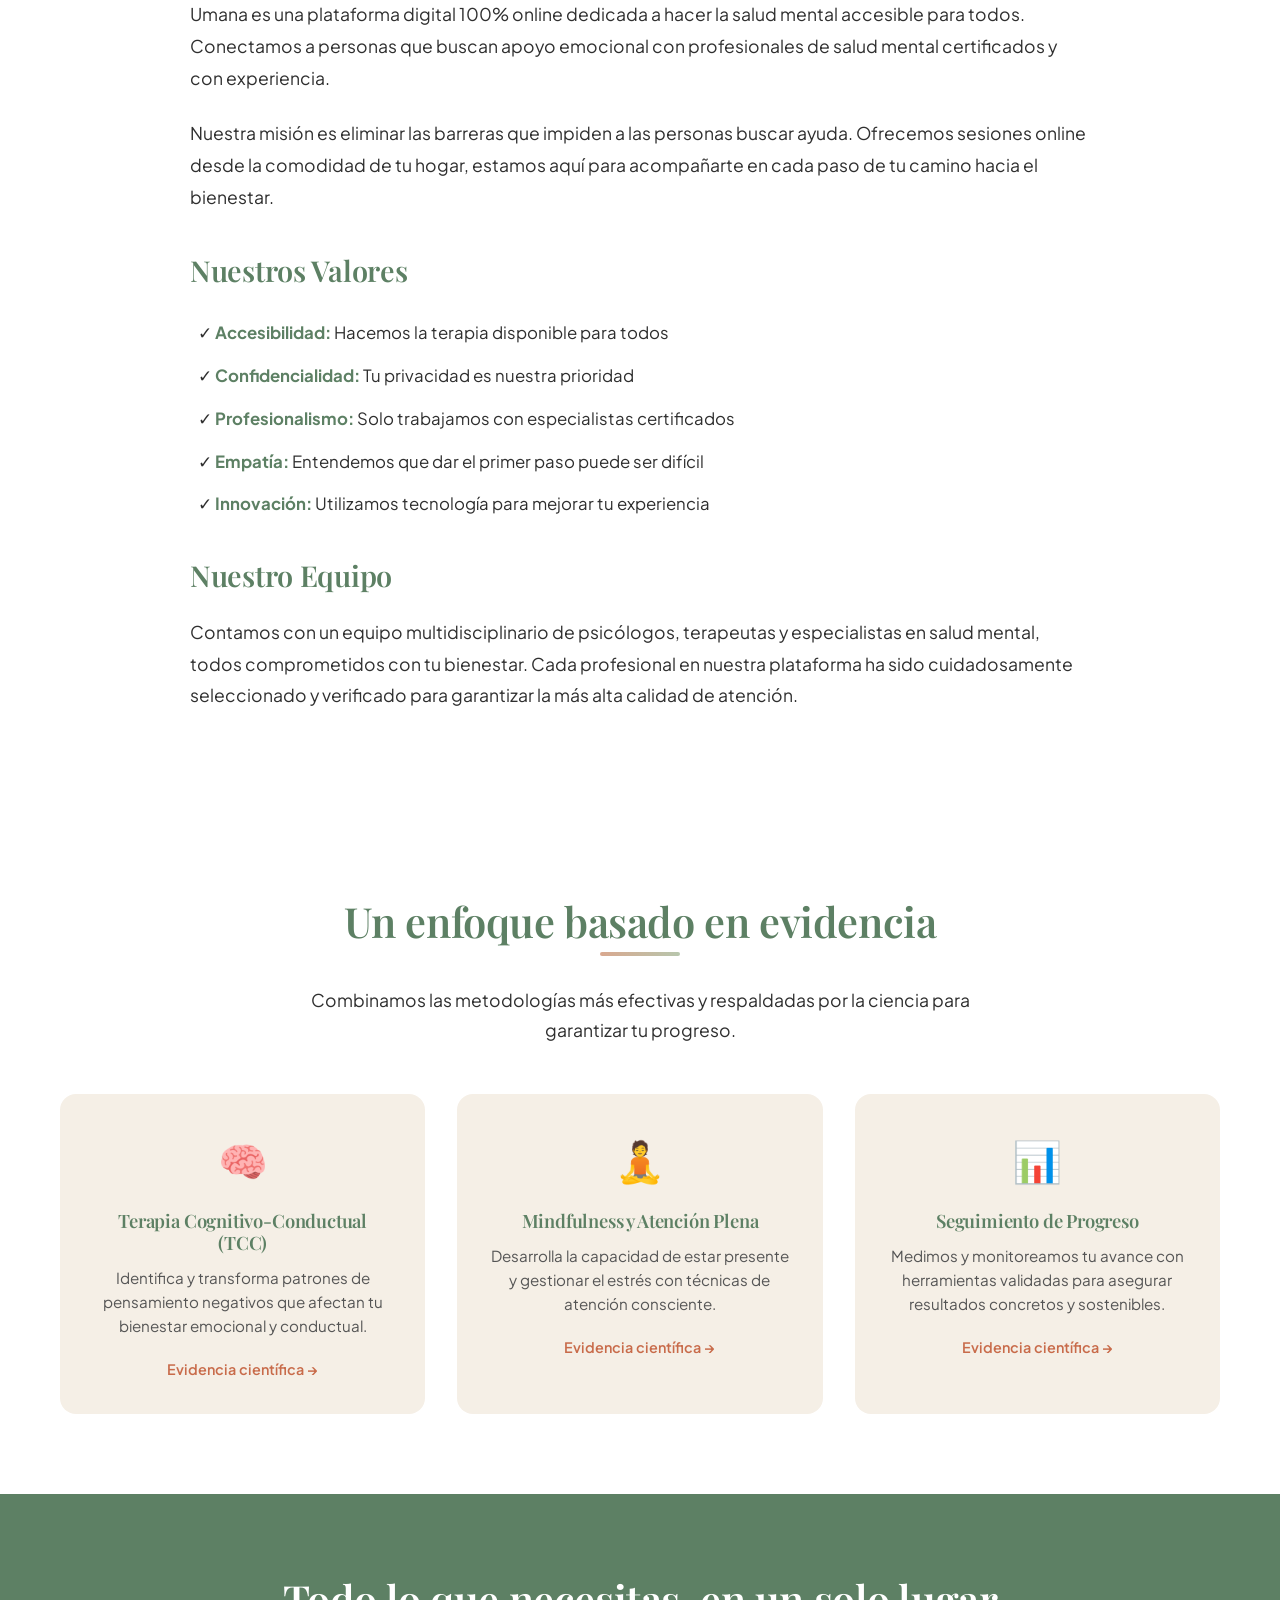
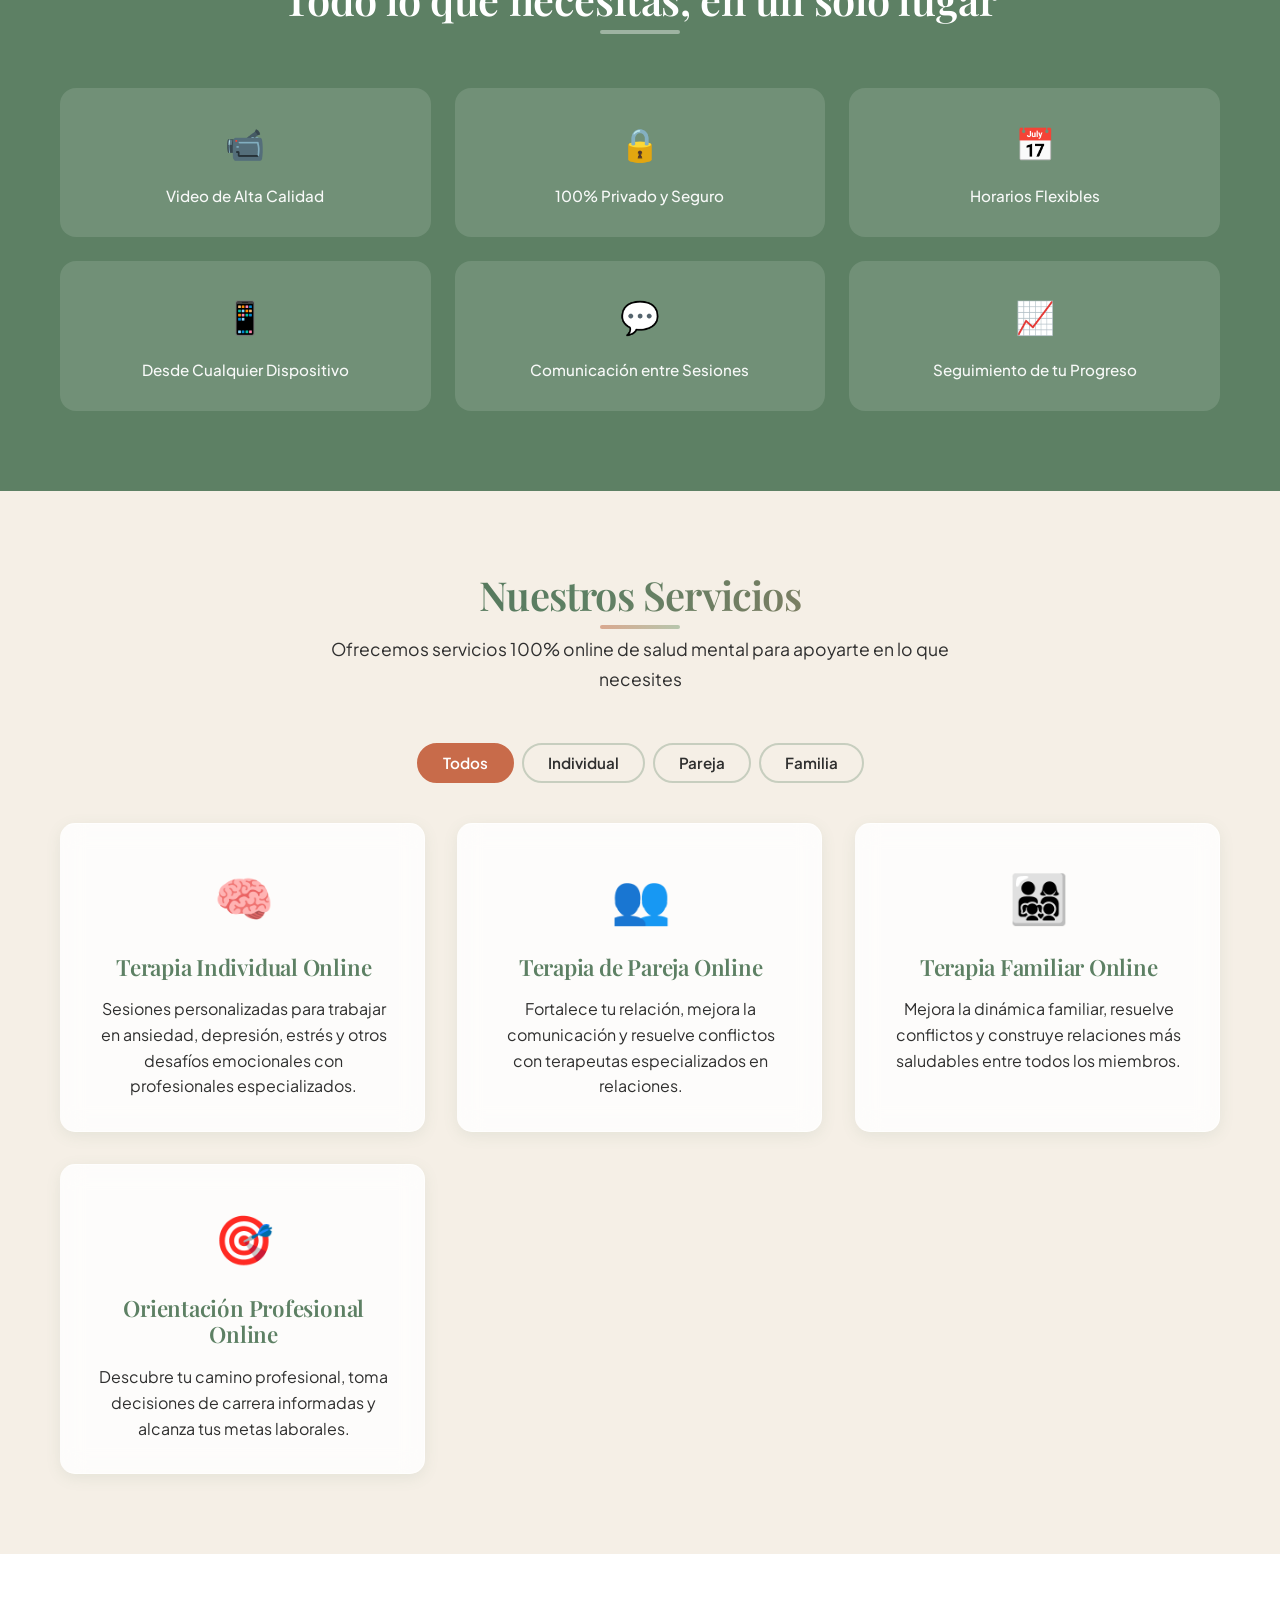
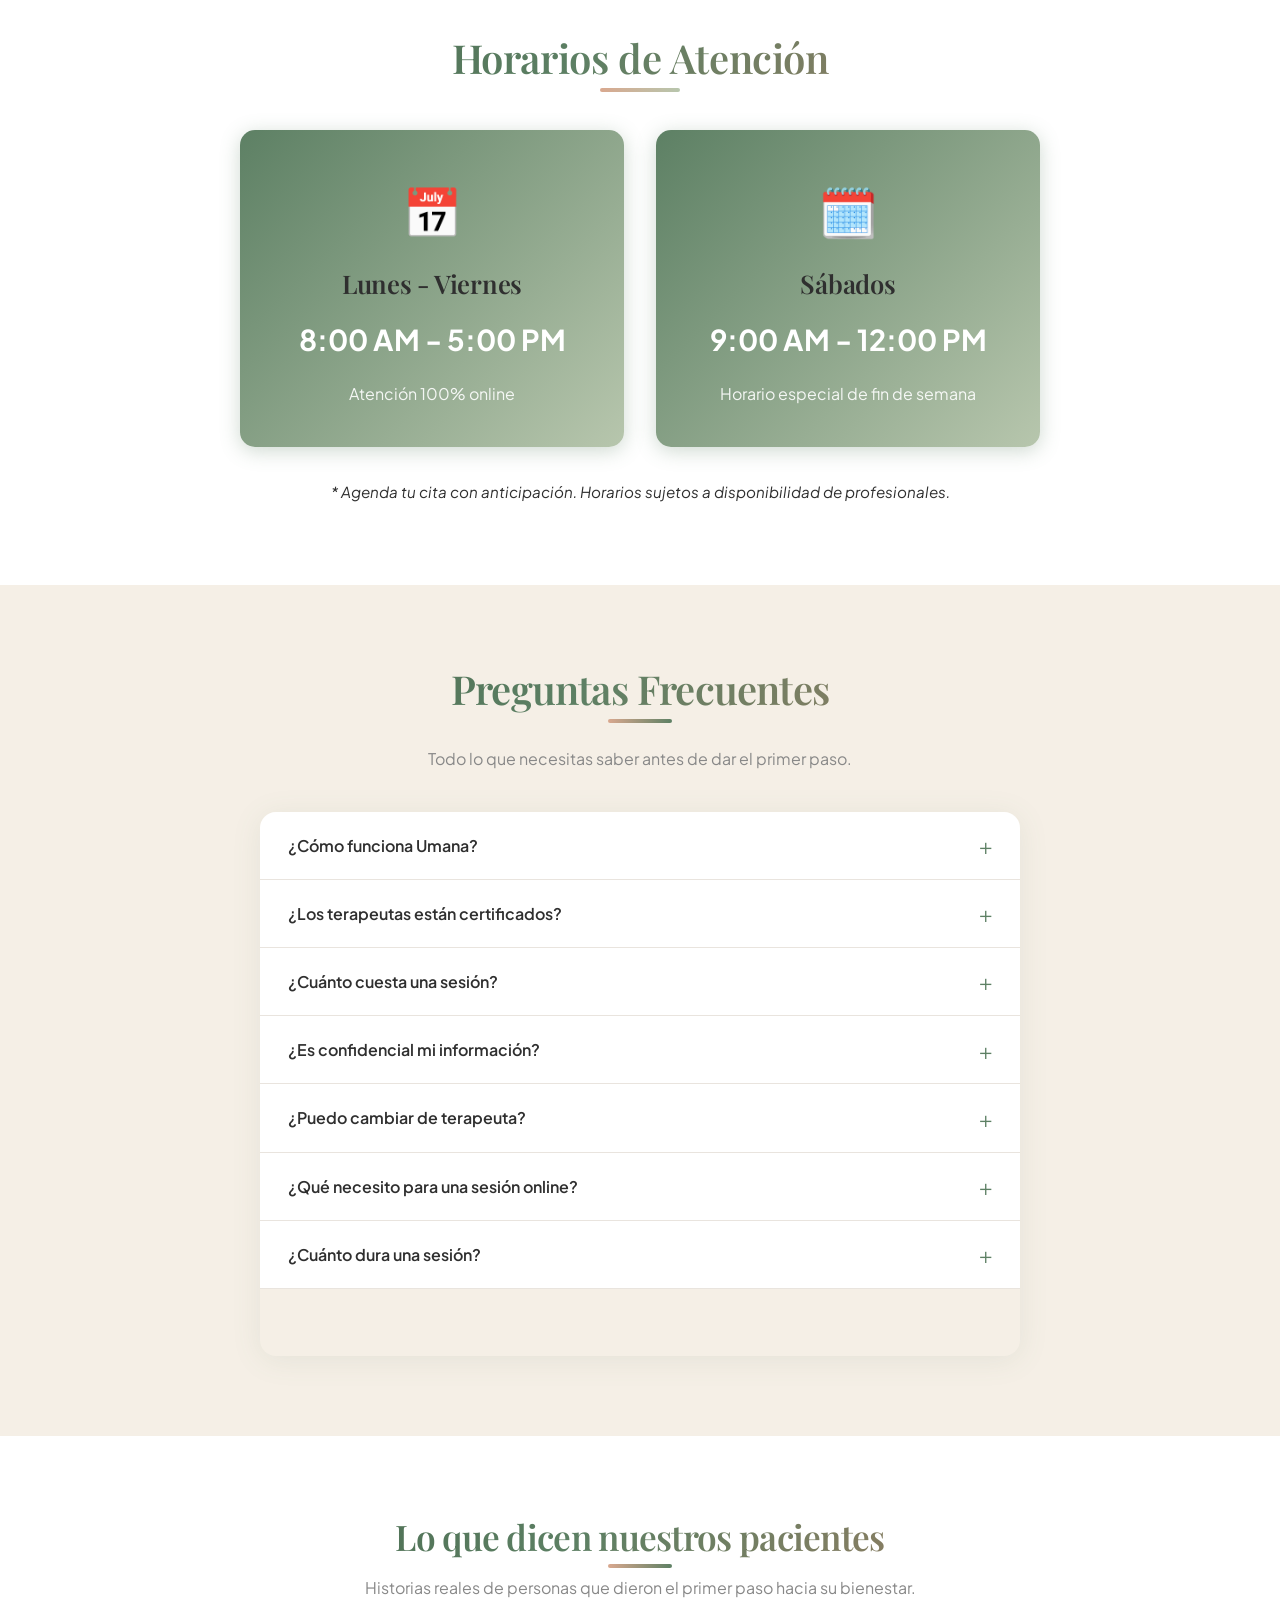
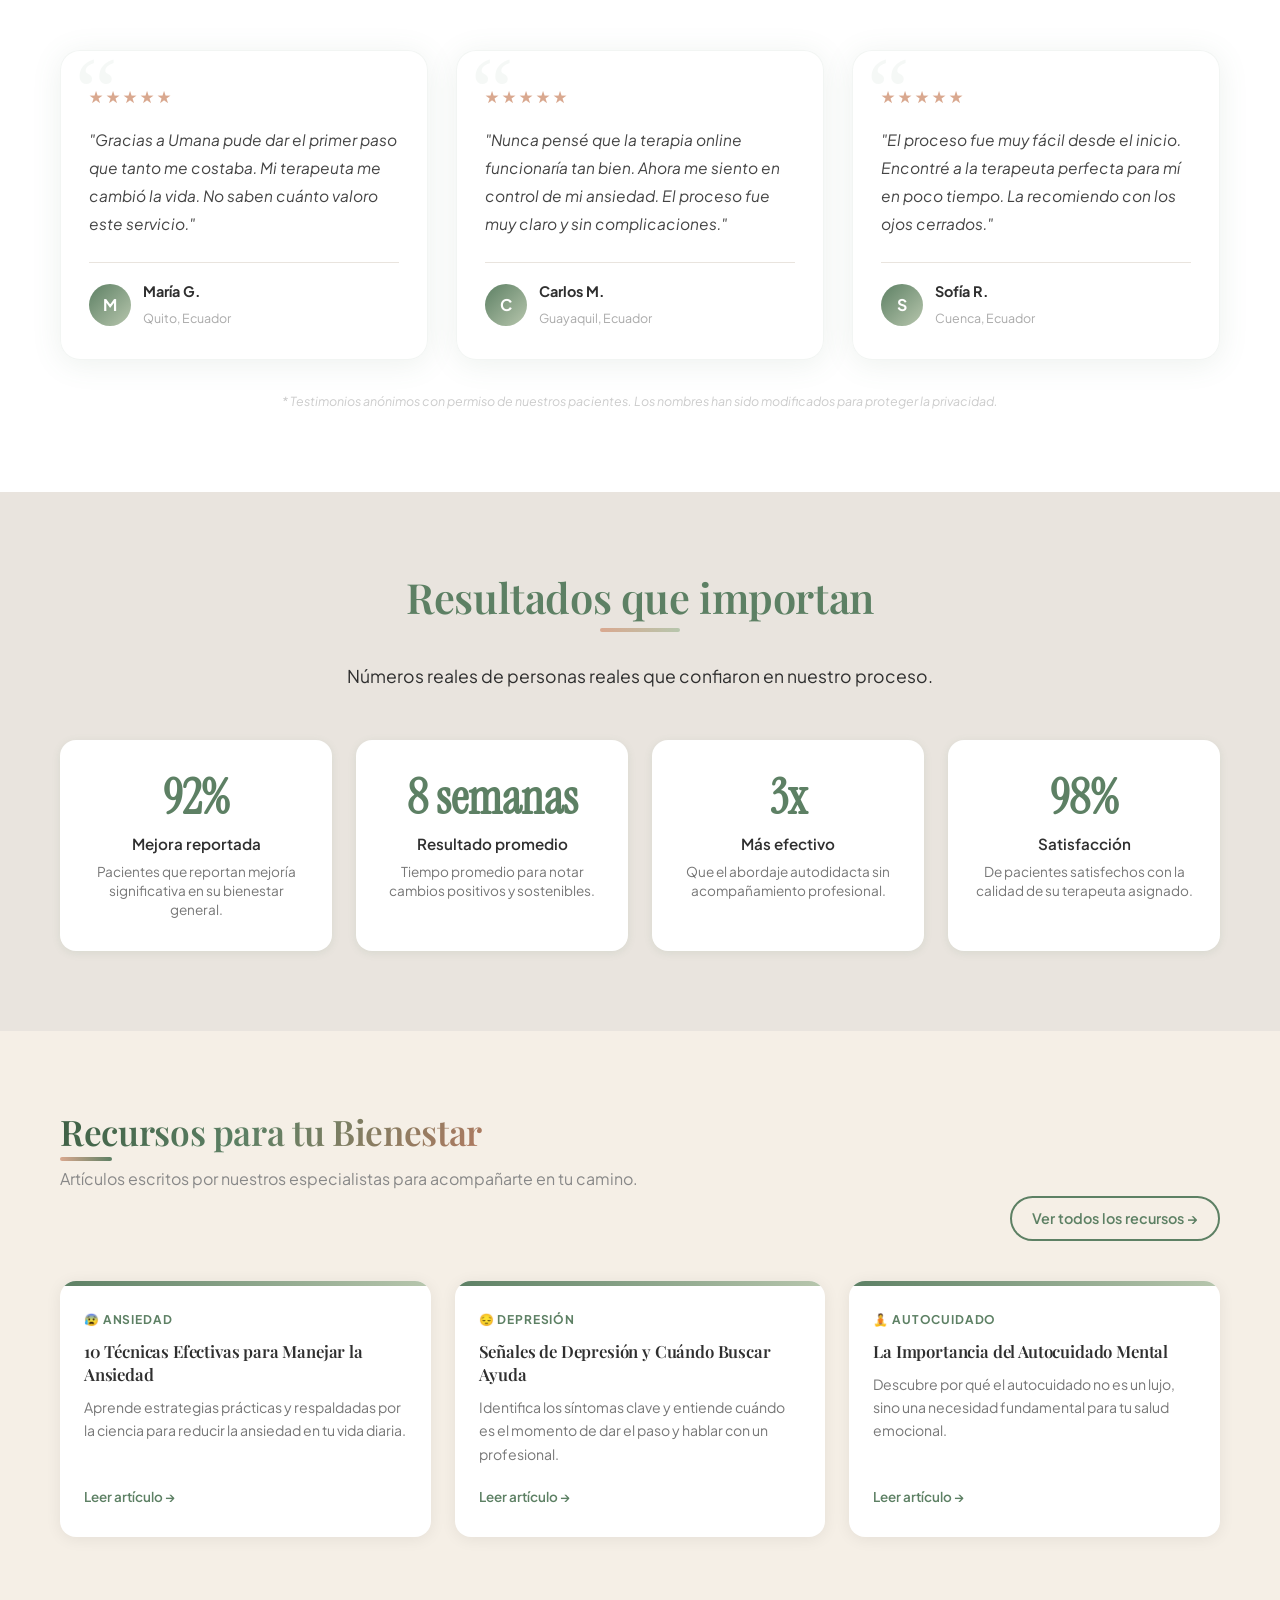
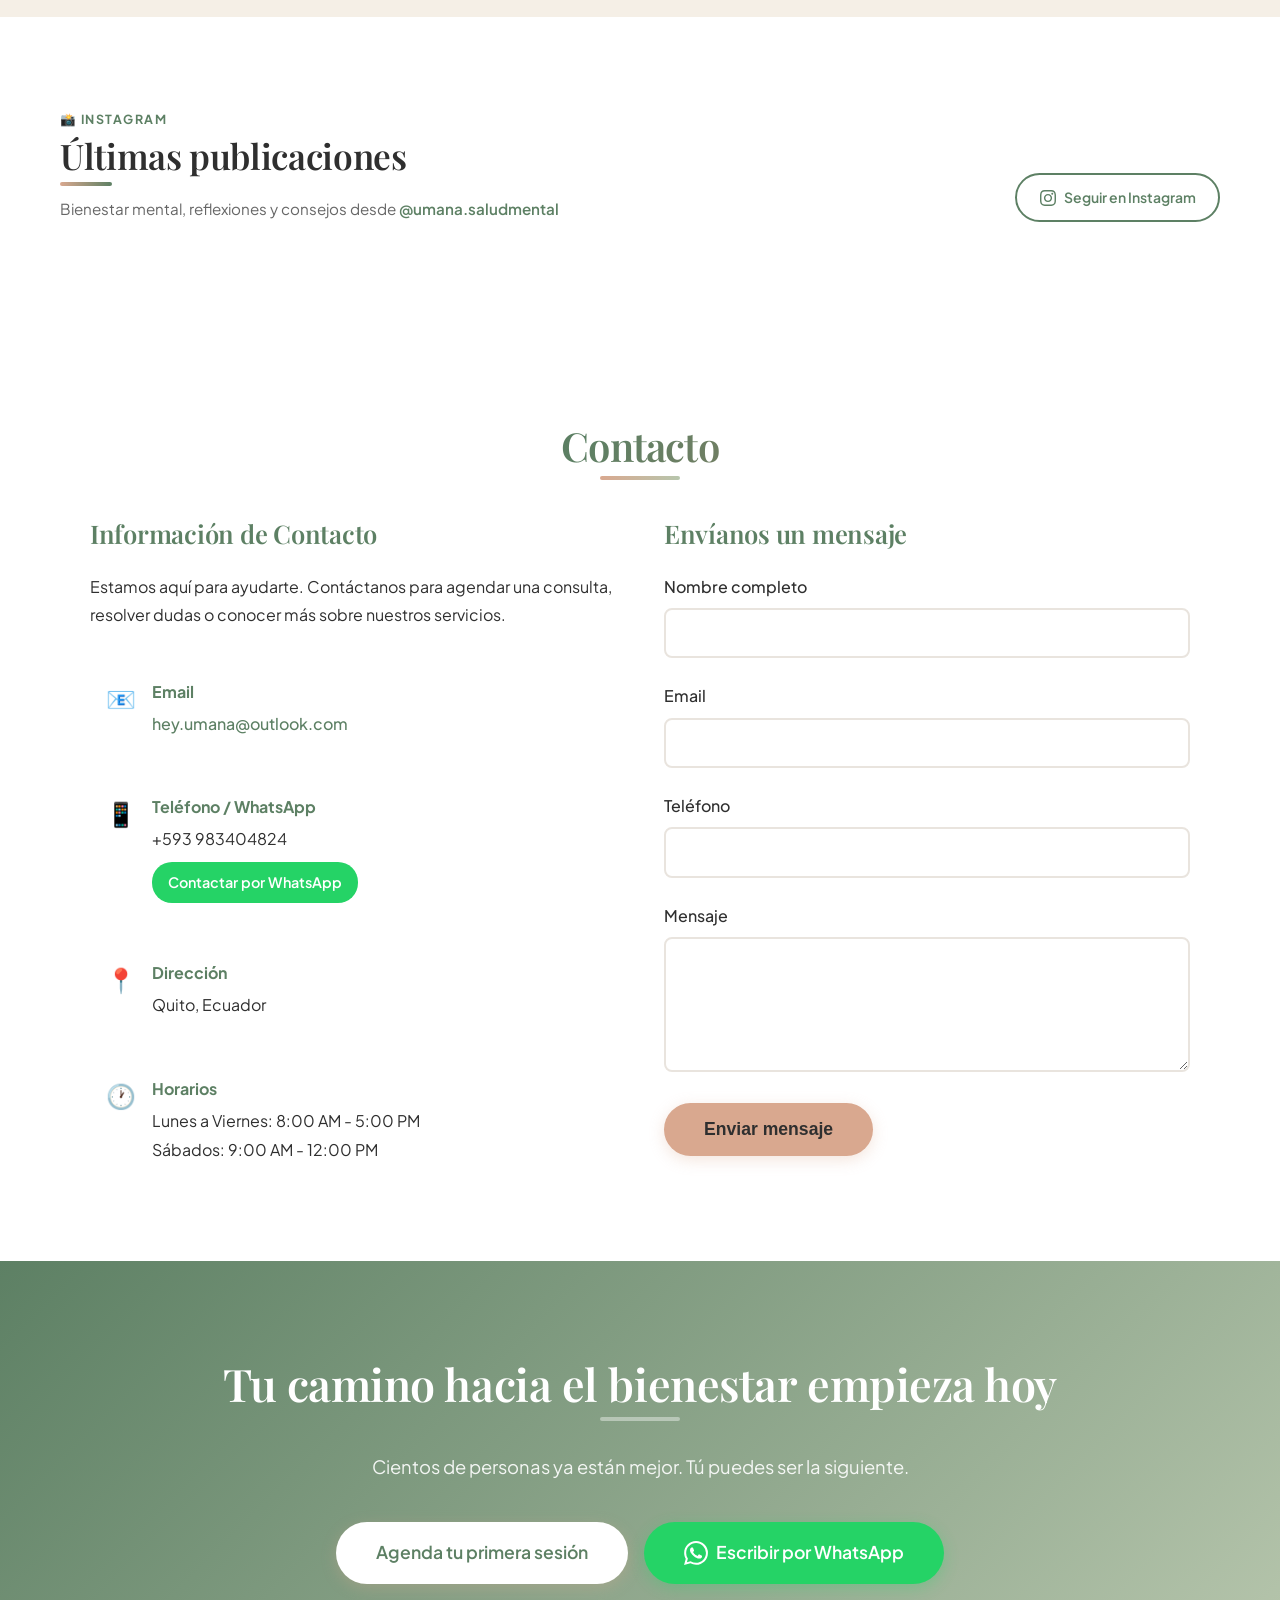
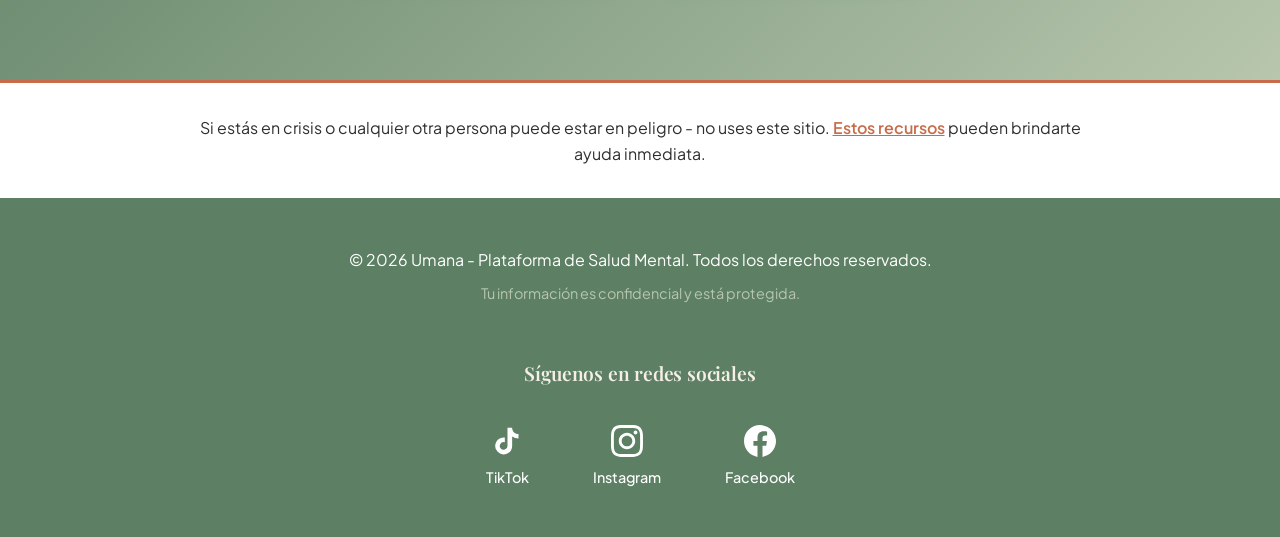
==== commit f86f2236: "fix: remove all hero blob circle elements (HTML divs + CSS rules) Co-authored-by: Umana-Salud-Mental" ====
--- a/index.html
+++ b/index.html
@@ -208,9 +208,6 @@
                     </div>
                 </div>
             </div>
-            <div class="hero-blob hero-blob-1" aria-hidden="true"></div>
-            <div class="hero-blob hero-blob-2" aria-hidden="true"></div>
-            <div class="hero-blob hero-blob-3" aria-hidden="true"></div>
         </section>
 
         <!-- Trust Stats Bar -->
@@ -1651,7 +1648,7 @@
 
                     var shown = posts.slice(0, 9);
                     var grid = document.createElement('div');
-                    grid.className = 'ig-posts-grid' + (shown.length <= 3 ? ' ig-row-1' : '');
+                    grid.className = 'ig-posts-grid';
 
                     shown.forEach(function (post) {
                         var a = document.createElement('a');
--- a/styles.css
+++ b/styles.css
@@ -229,23 +229,6 @@
     overflow: hidden;
 }
 
-.hero::before {
-    content: '';
-    position: absolute;
-    top: 0;
-    left: 0;
-    right: 0;
-    bottom: 0;
-    background: url('data:image/svg+xml,<svg width="100" height="100" xmlns="http://www.w3.org/2000/svg"><circle cx="50" cy="50" r="40" fill="rgba(255,255,255,0.05)"/></svg>');
-    opacity: 0.3;
-    animation: float 20s infinite linear;
-}
-
-@keyframes float {
-    0% { transform: translateY(0) translateX(0); }
-    50% { transform: translateY(-20px) translateX(20px); }
-    100% { transform: translateY(0) translateX(0); }
-}
 
 .hero-content {
     position: relative;
@@ -2165,45 +2148,7 @@
    12 ENHANCEMENTS: LYRA · SPRING · TALKSPACE · MERU
 ══════════════════════════════════════════════════════════ */
 
-/* 1. Hero animated blobs */
-.hero-blob {
-    position: absolute;
-    border-radius: 50%;
-    pointer-events: none;
-    z-index: 0;
-}
-.hero-blob-1 {
-    width: 280px; height: 280px;
-    background: radial-gradient(circle, rgba(245,239,230,0.35) 0%, transparent 70%);
-    top: -60px; left: -80px;
-    animation: blob-float-1 25s ease-in-out infinite;
-}
-.hero-blob-2 {
-    width: 220px; height: 260px;
-    background: radial-gradient(circle, rgba(217,168,143,0.22) 0%, transparent 70%);
-    bottom: -40px; right: 10%;
-    animation: blob-float-2 35s ease-in-out infinite;
-}
-.hero-blob-3 {
-    width: 180px; height: 180px;
-    background: radial-gradient(circle, rgba(183,198,173,0.25) 0%, transparent 70%);
-    top: 40%; right: 5%;
-    animation: blob-float-3 20s ease-in-out infinite;
-}
-@keyframes blob-float-1 {
-    0%, 100% { transform: translate(0,0) scale(1); }
-    33%       { transform: translate(20px,-30px) scale(1.08); }
-    66%       { transform: translate(-15px,15px) scale(0.95); }
-}
-@keyframes blob-float-2 {
-    0%, 100% { transform: translate(0,0) scale(1); }
-    40%       { transform: translate(-25px,20px) scale(1.1); }
-    70%       { transform: translate(10px,-15px) scale(0.92); }
-}
-@keyframes blob-float-3 {
-    0%, 100% { transform: translate(0,0) rotate(0deg); }
-    50%       { transform: translate(-20px,25px) rotate(15deg) scale(1.12); }
-}
+
 
 /* 4. Trust badges strip */
 .trust-badges {
@@ -2981,15 +2926,10 @@
 /* Rendered Instagram posts grid */
 .ig-posts-grid {
     display: grid;
-    grid-template-columns: repeat(3, minmax(0, 160px));
+    grid-template-columns: repeat(3, 1fr);
     gap: 8px;
-    justify-content: center;
     border-radius: var(--radius-md);
     overflow: hidden;
-}
-/* 3-post variant (single row): slightly wider cells */
-.ig-posts-grid.ig-row-1 {
-    grid-template-columns: repeat(3, minmax(0, 200px));
 }
 .ig-post {
     display: block;
@@ -3010,11 +2950,5 @@
 @media (max-width: 640px) {
     .ig-placeholder-grid { grid-template-columns: repeat(2, 1fr); }
     .ig-tile:nth-child(9) { display: none; }
-    .ig-posts-grid {
-        grid-template-columns: repeat(3, minmax(0, 110px));
-    }
-    .ig-posts-grid.ig-row-1 {
-        grid-template-columns: repeat(3, minmax(0, 130px));
-    }
     .ig-header { flex-direction: column; align-items: flex-start; }
 }
